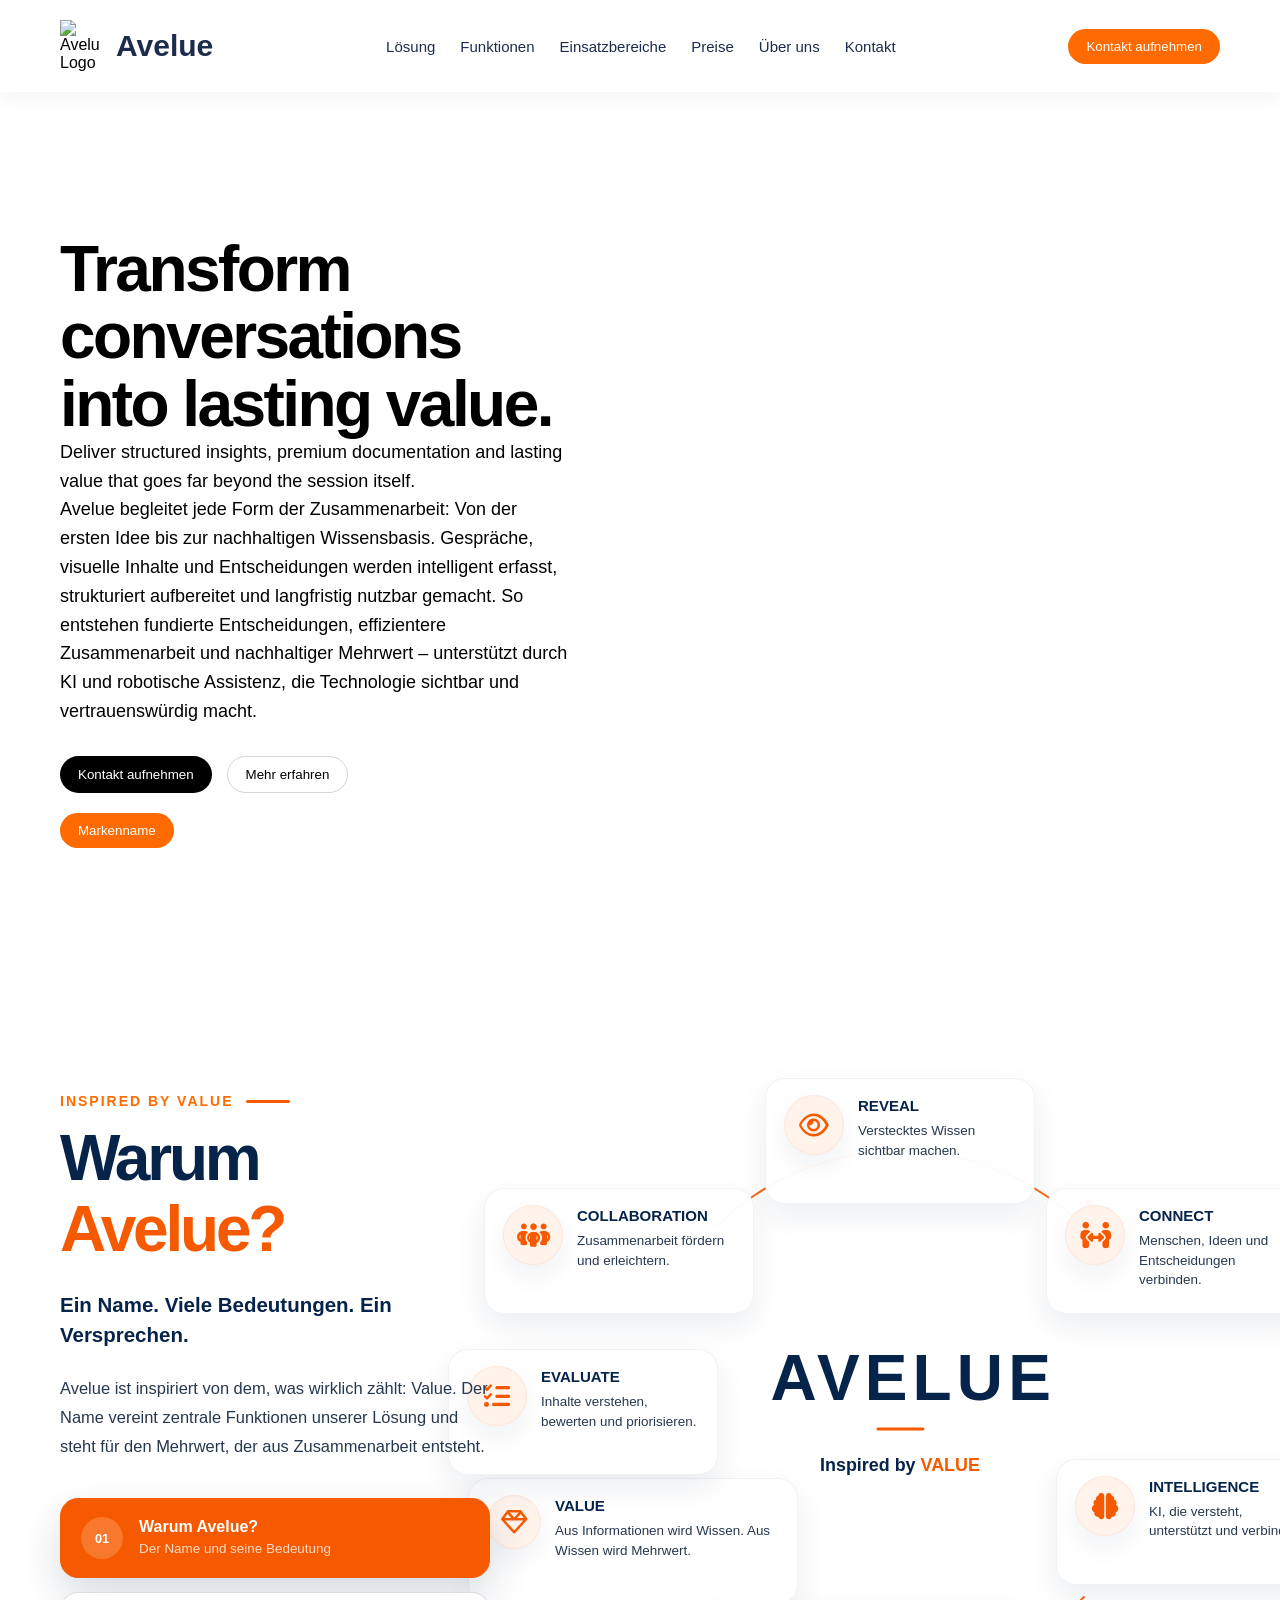
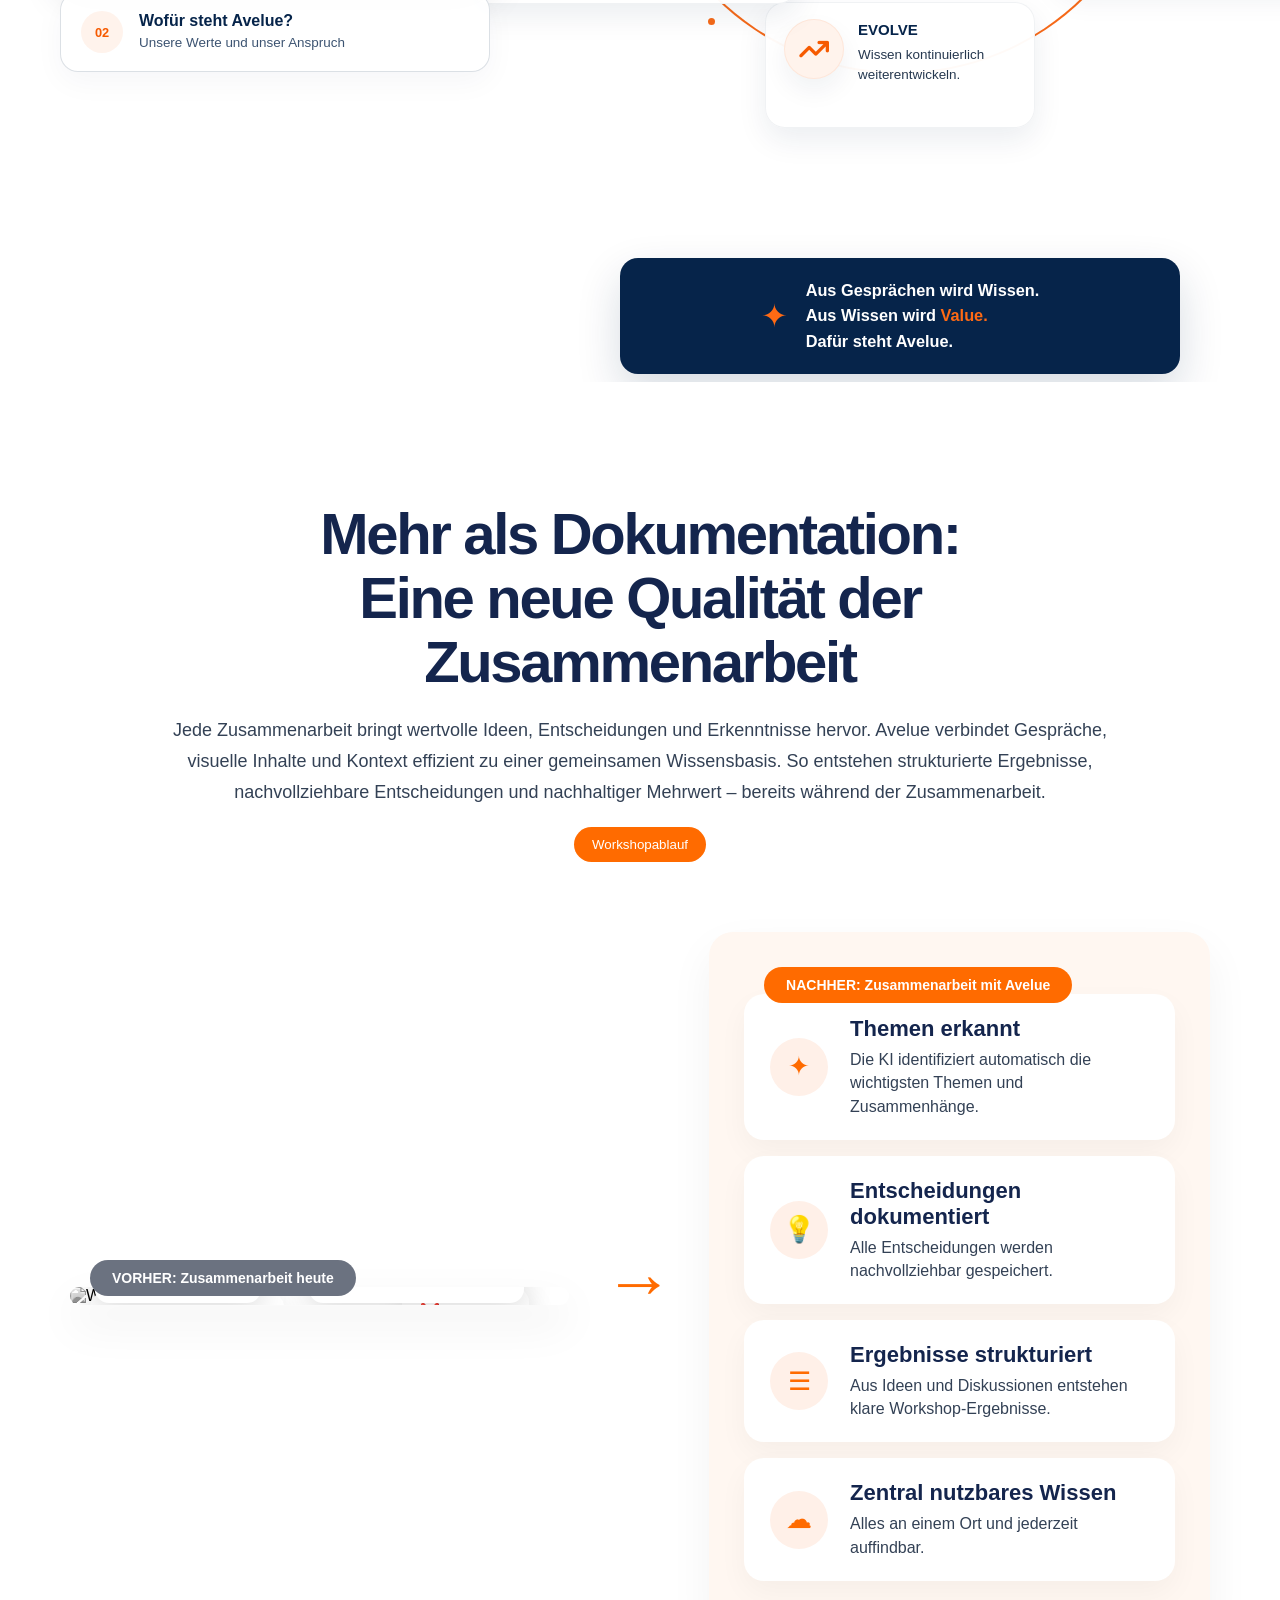
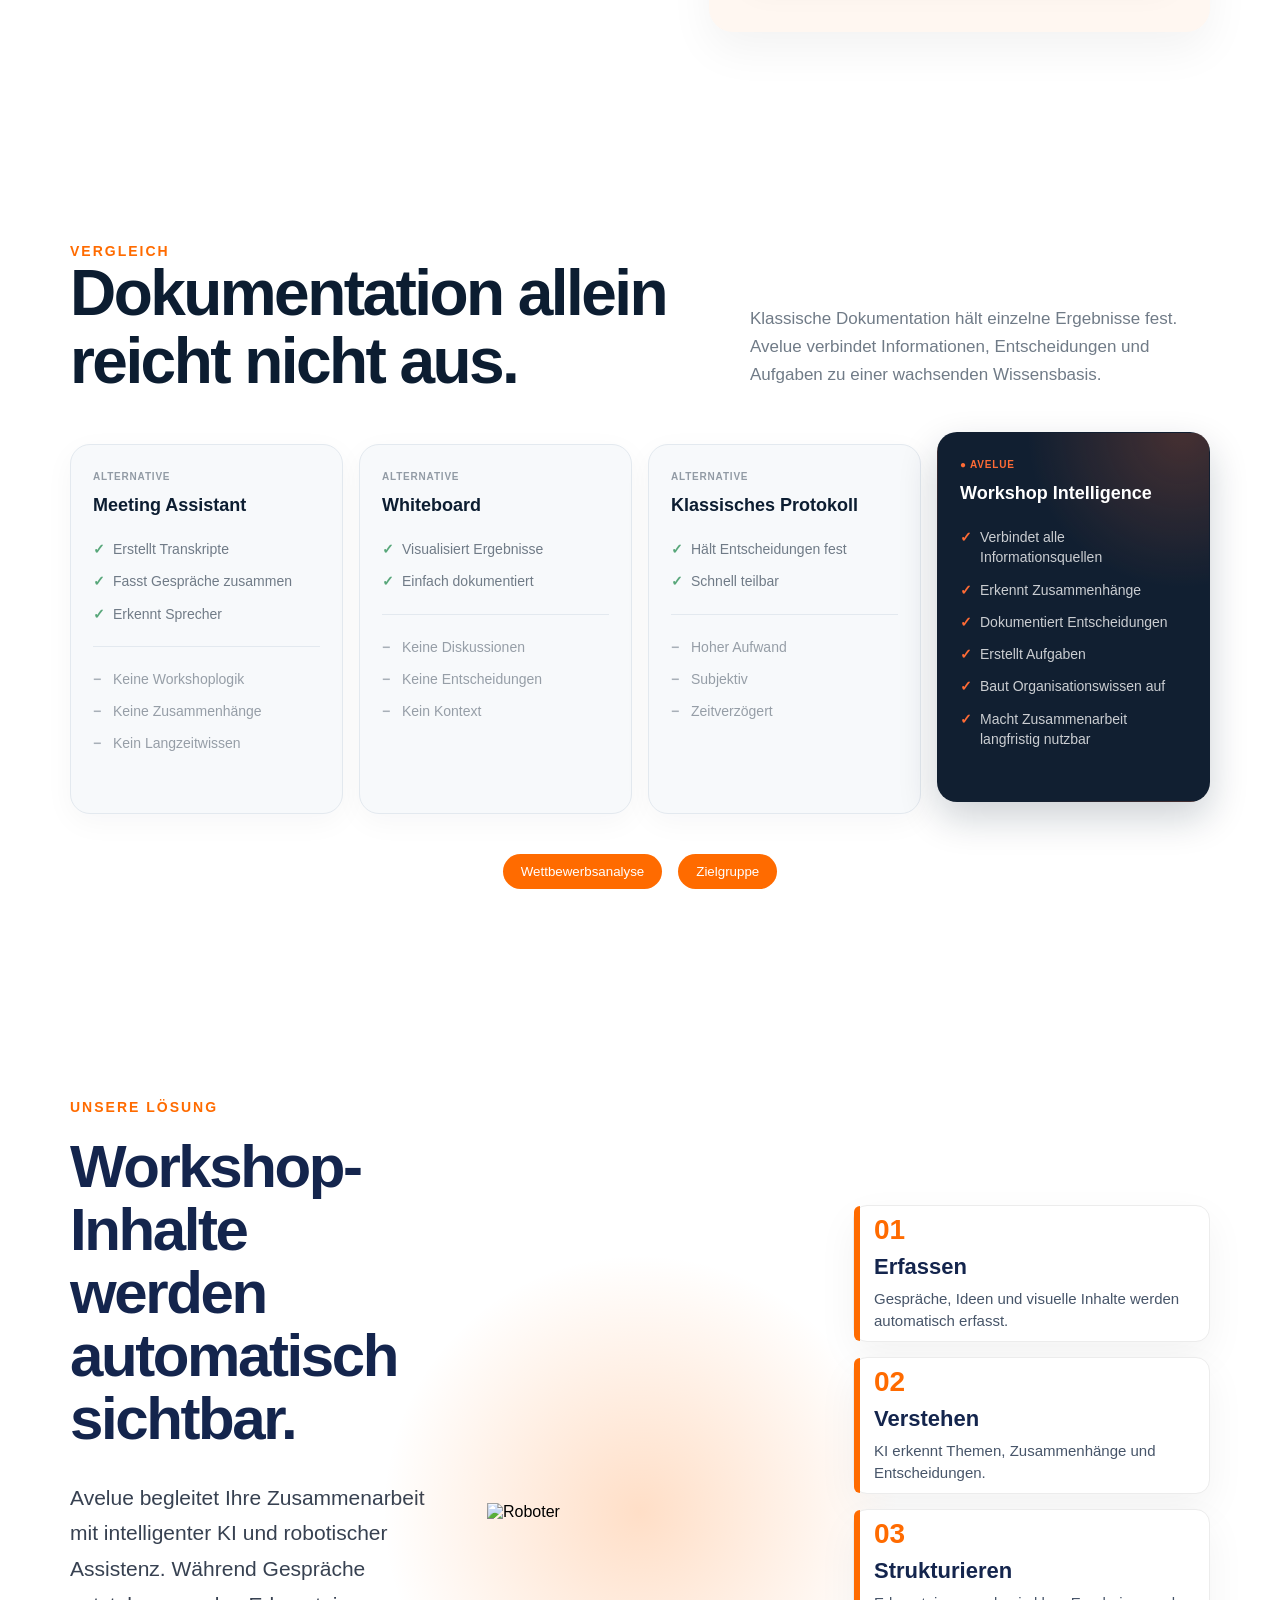
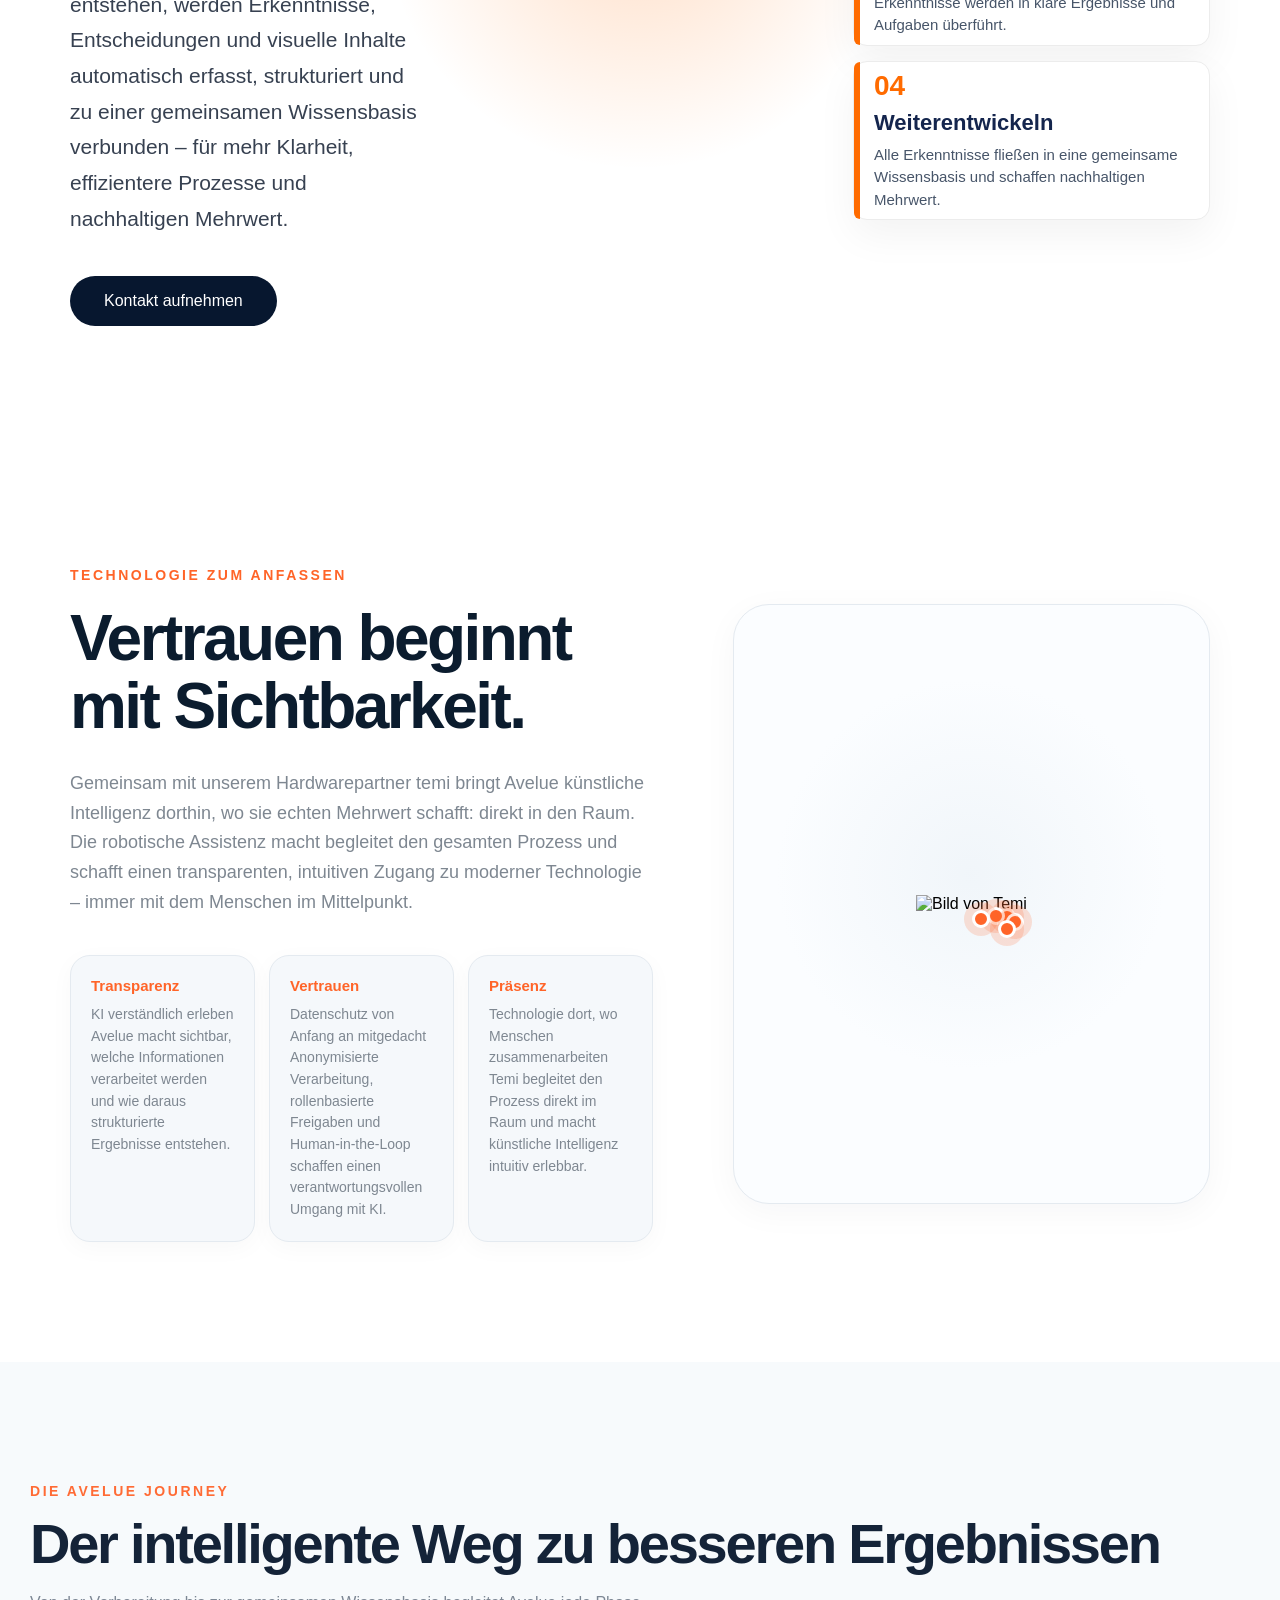
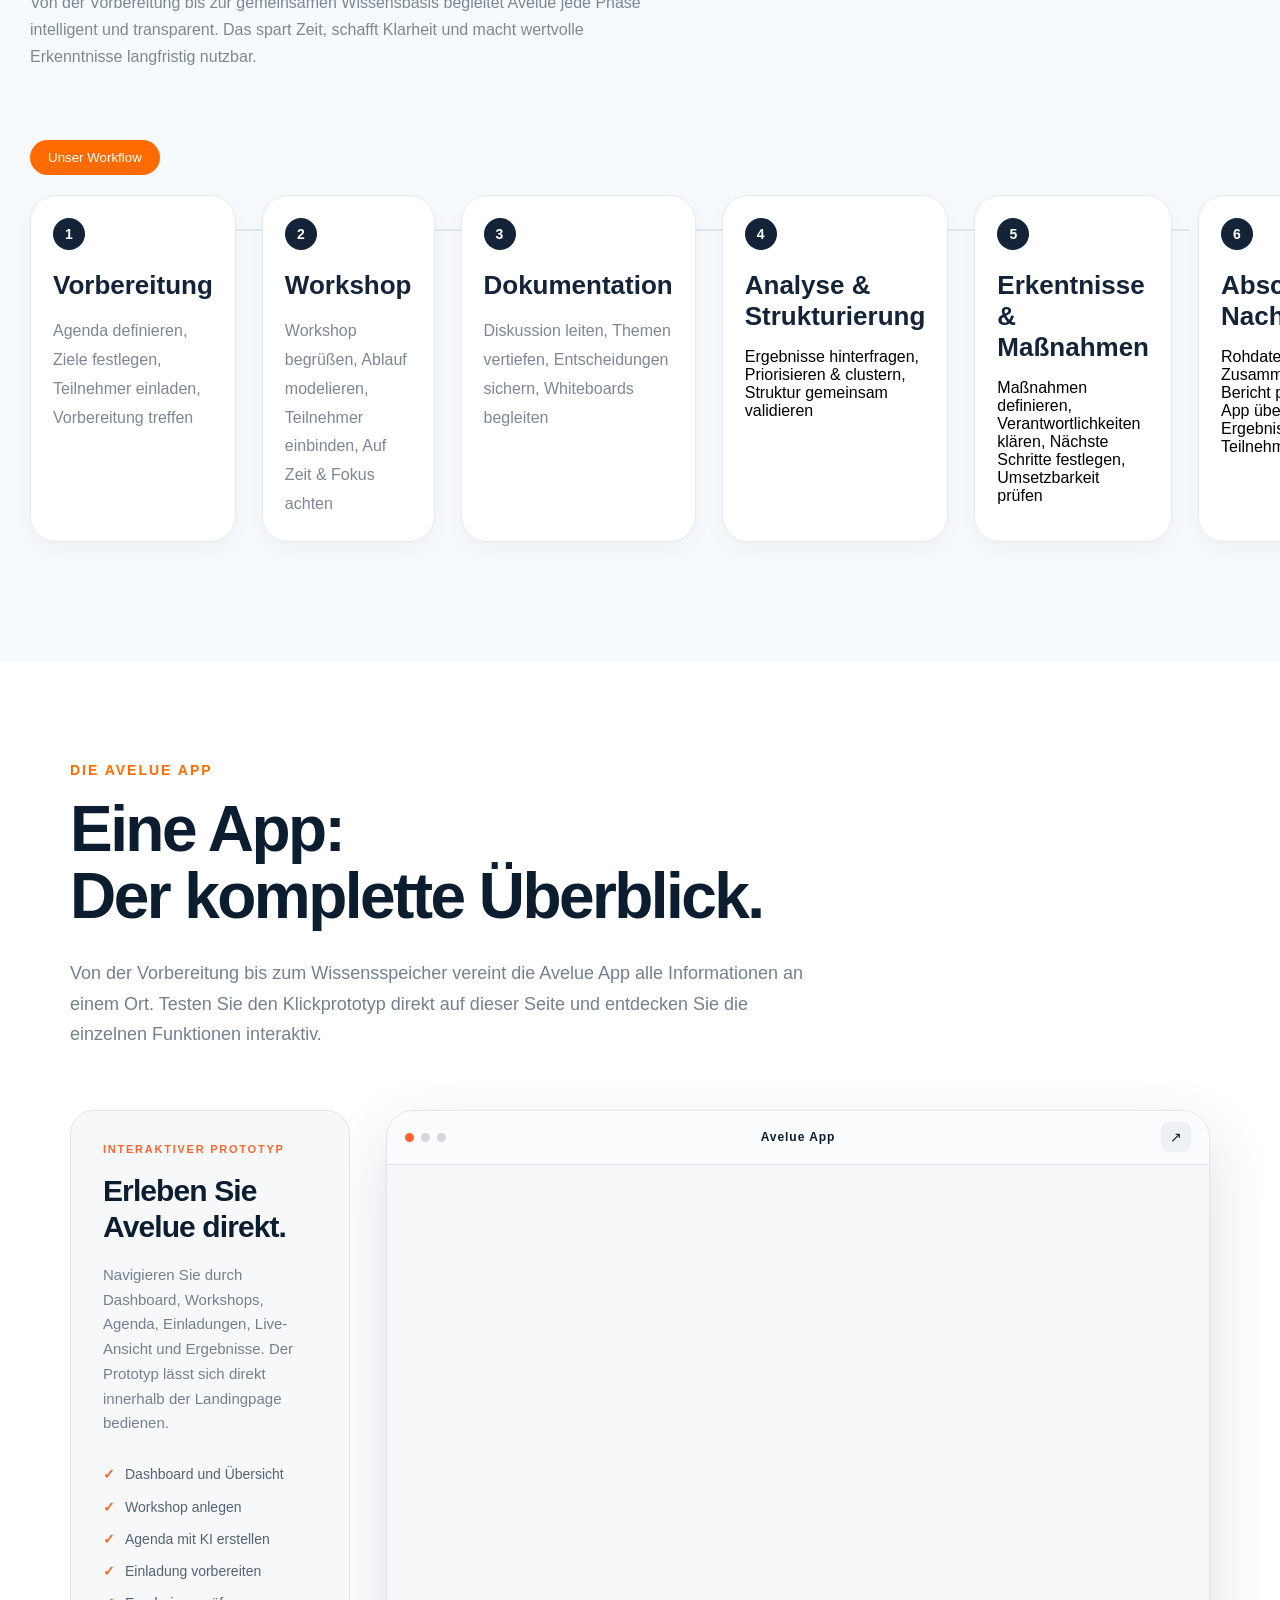
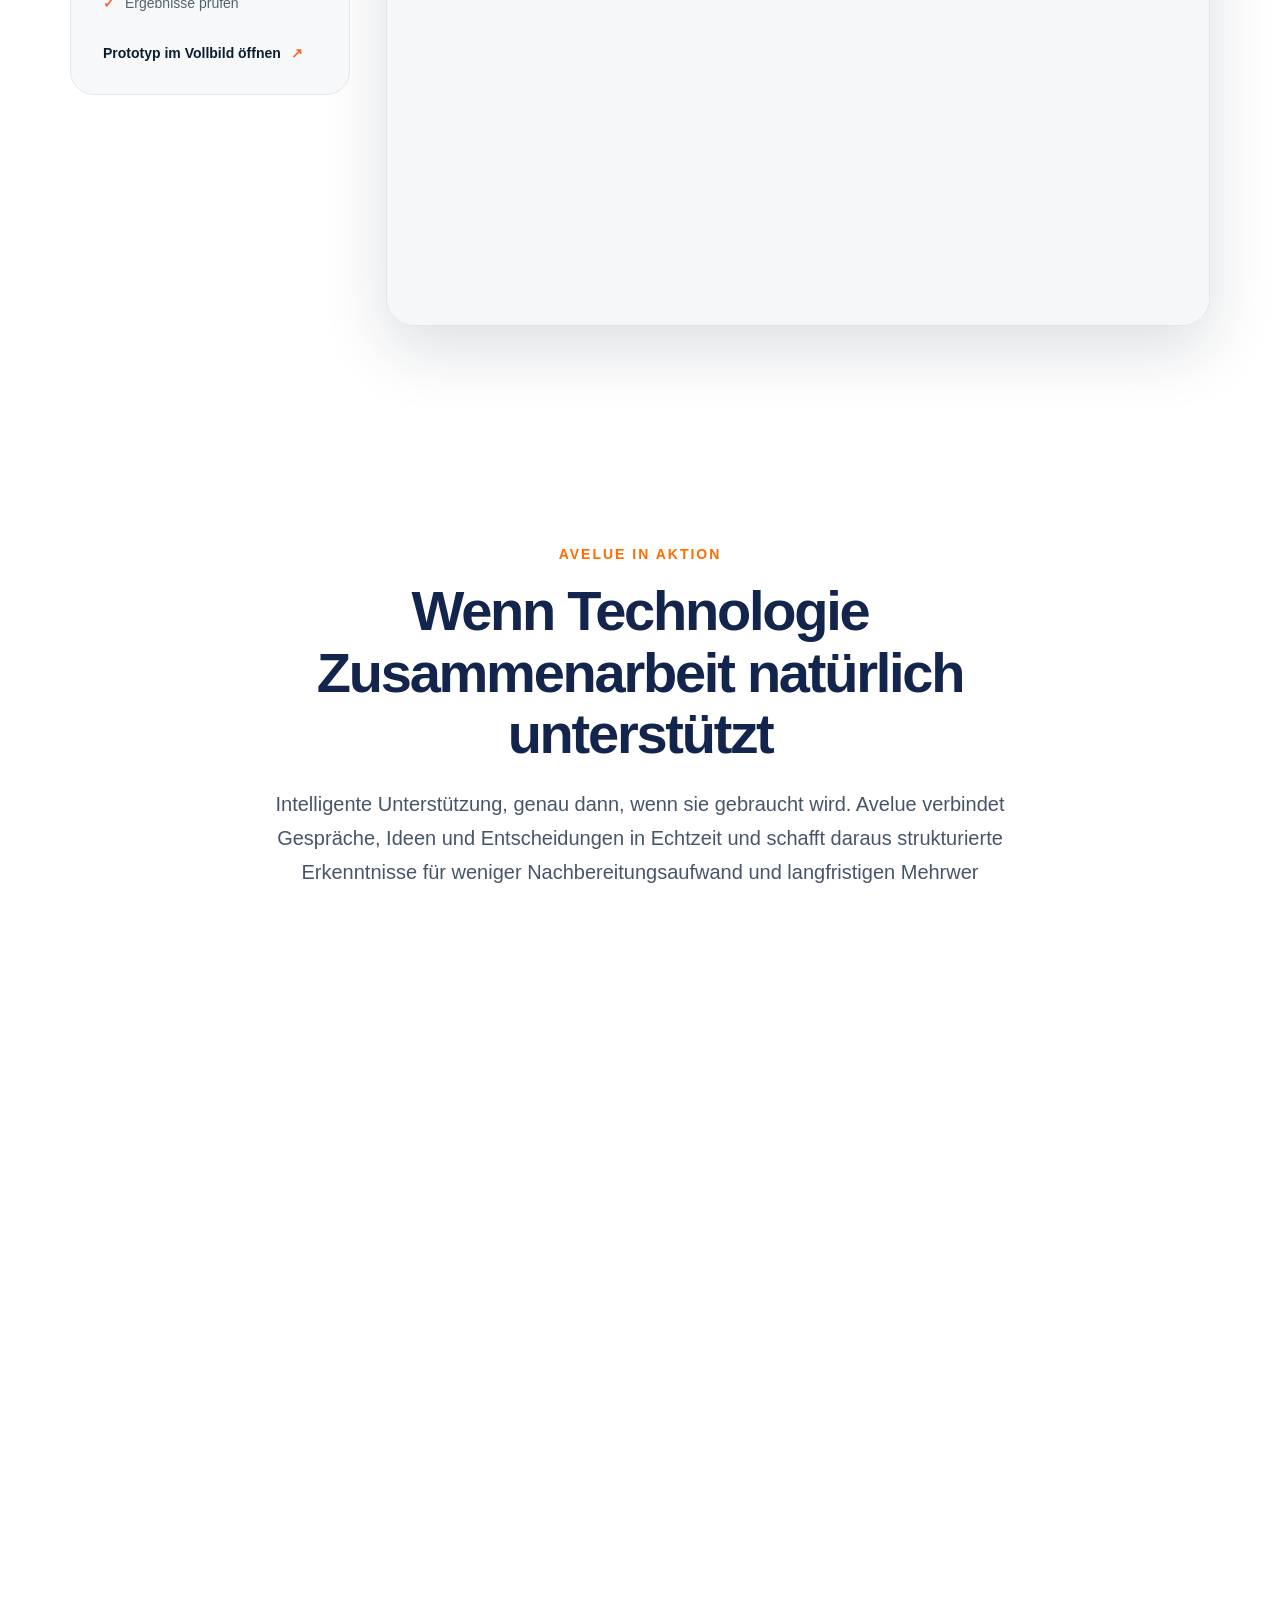
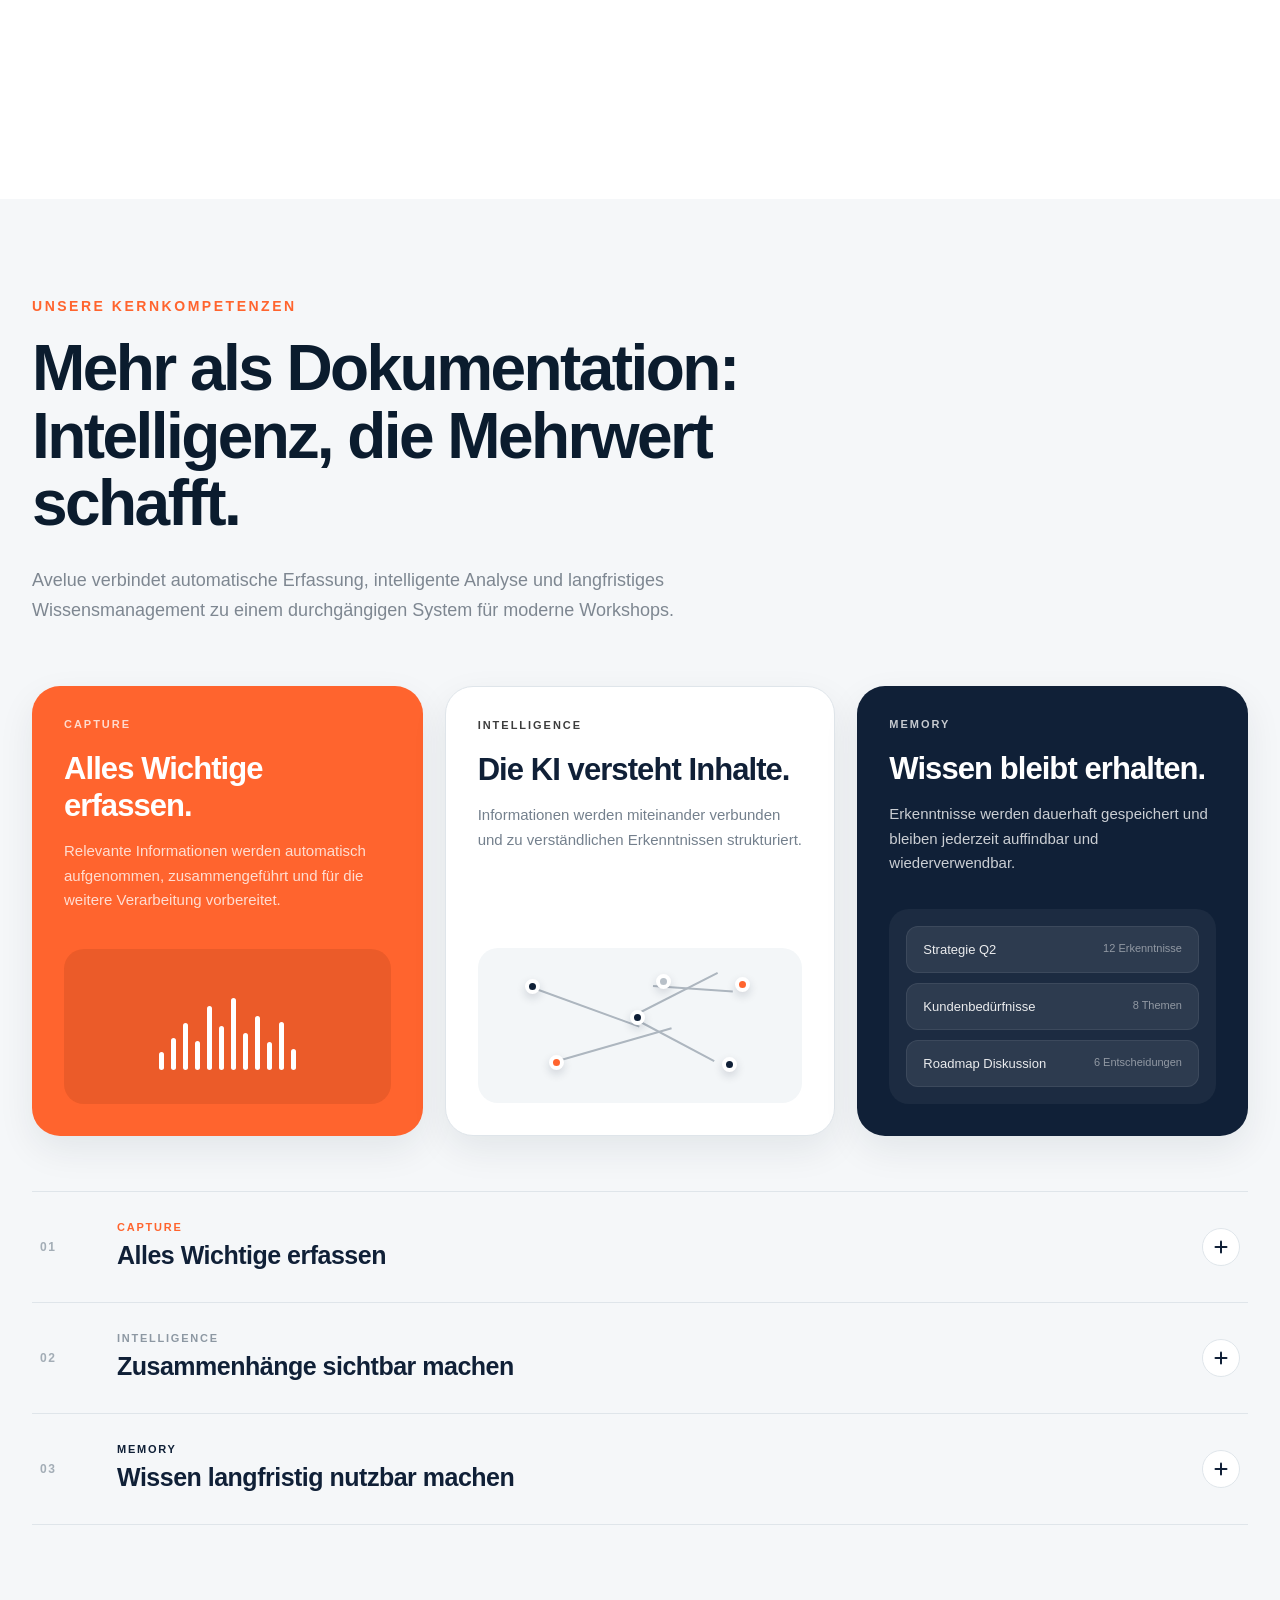
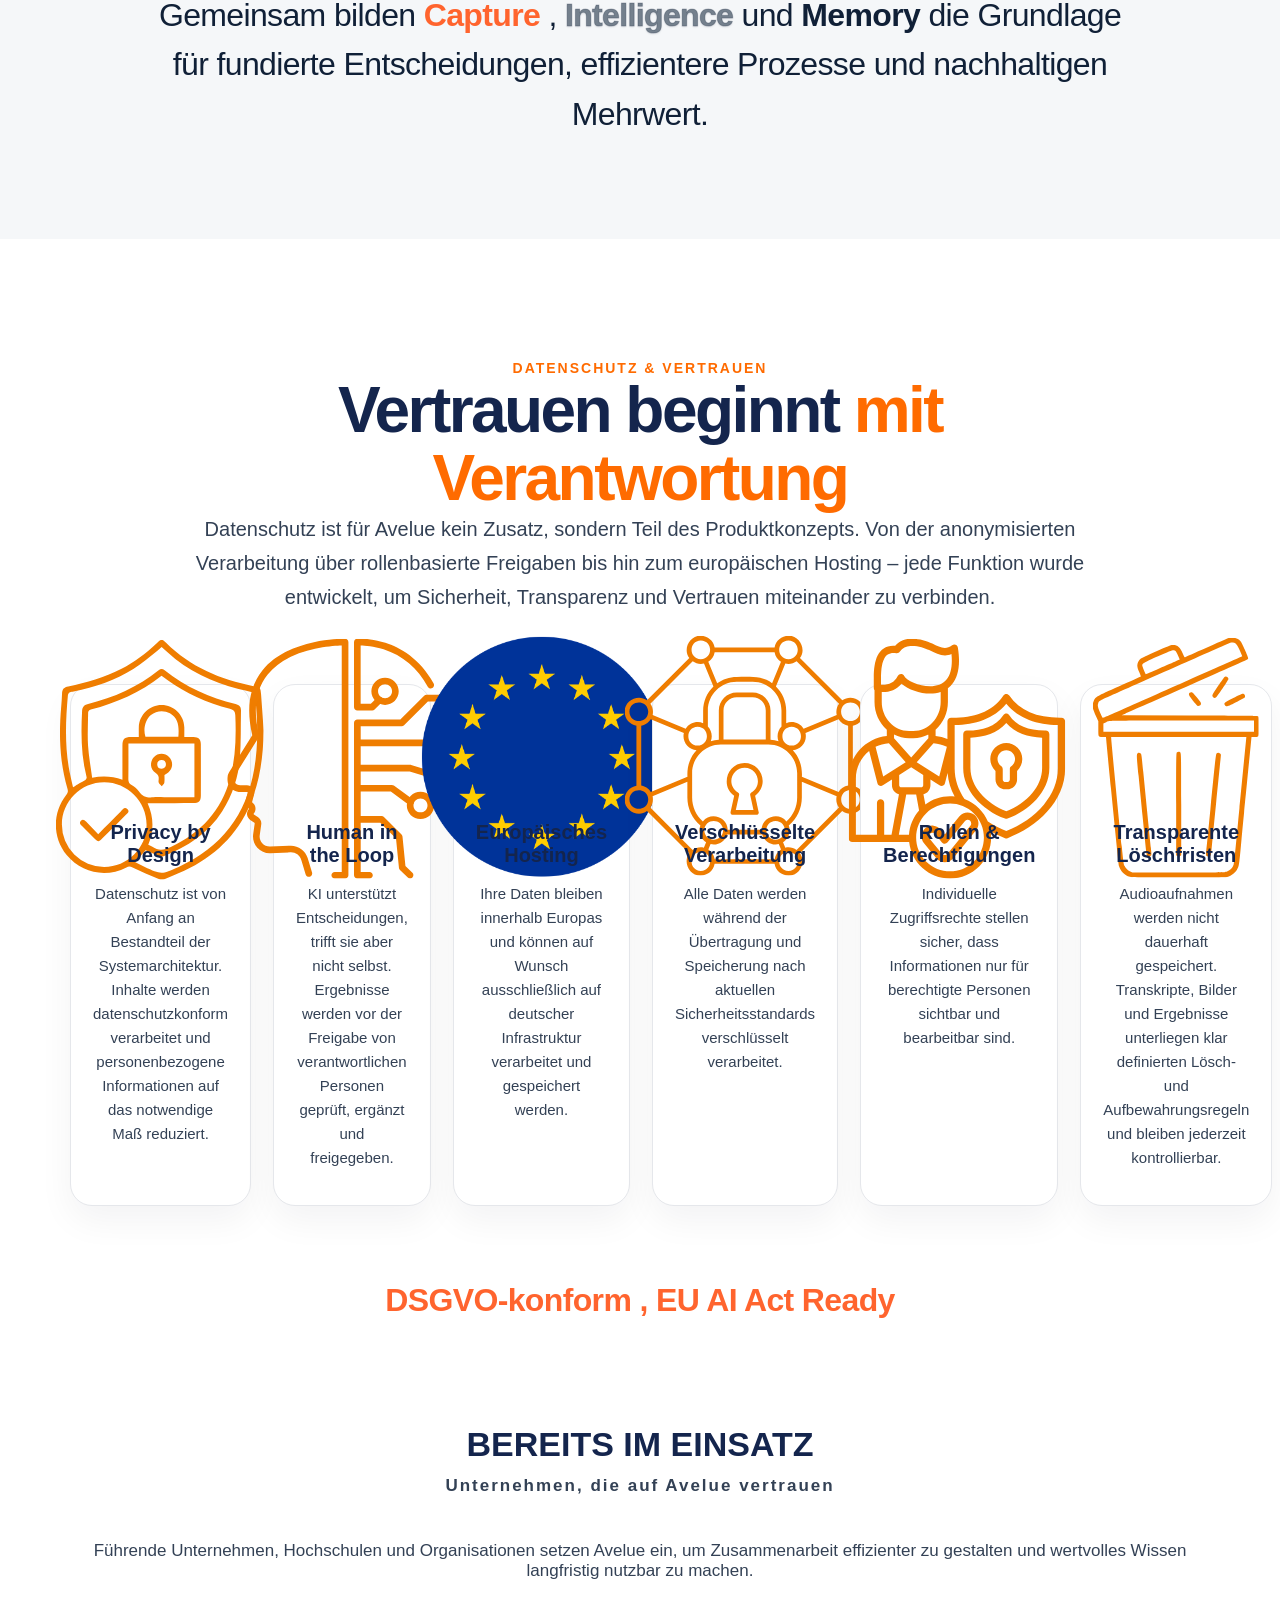
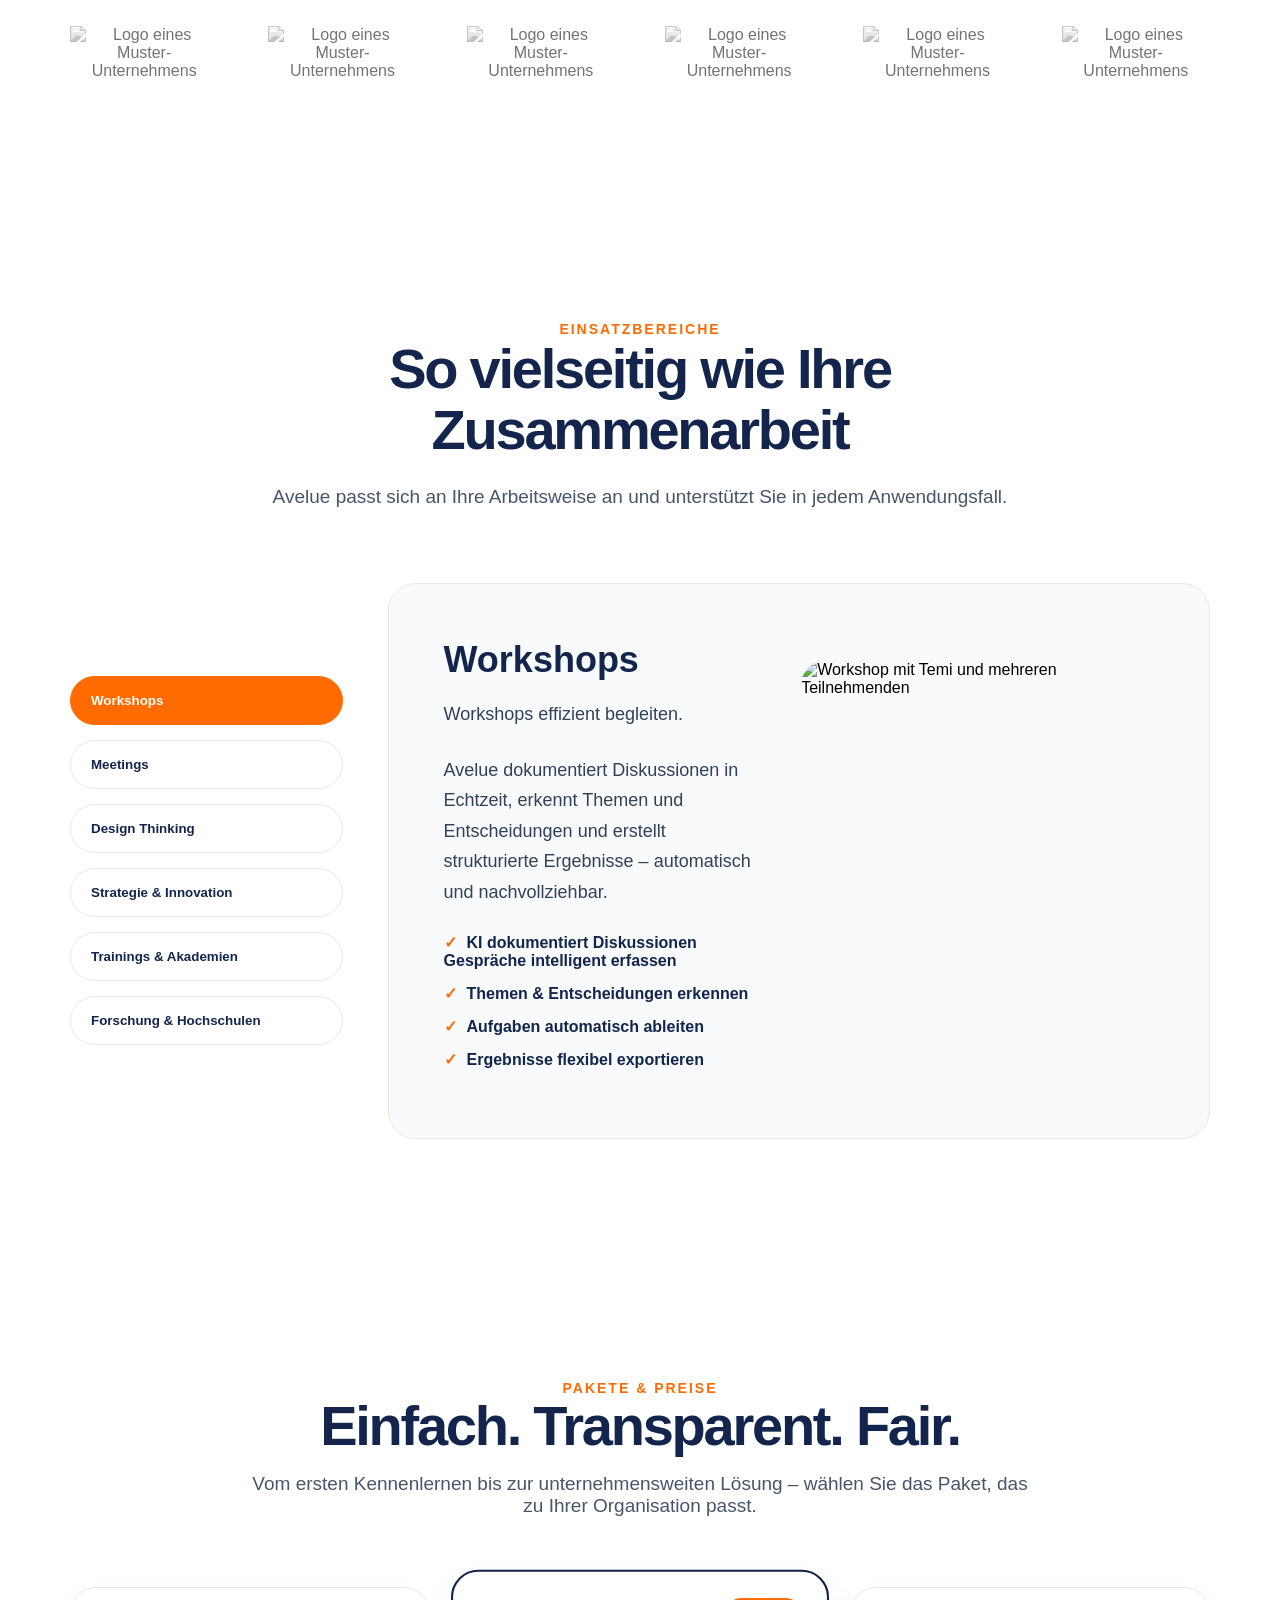
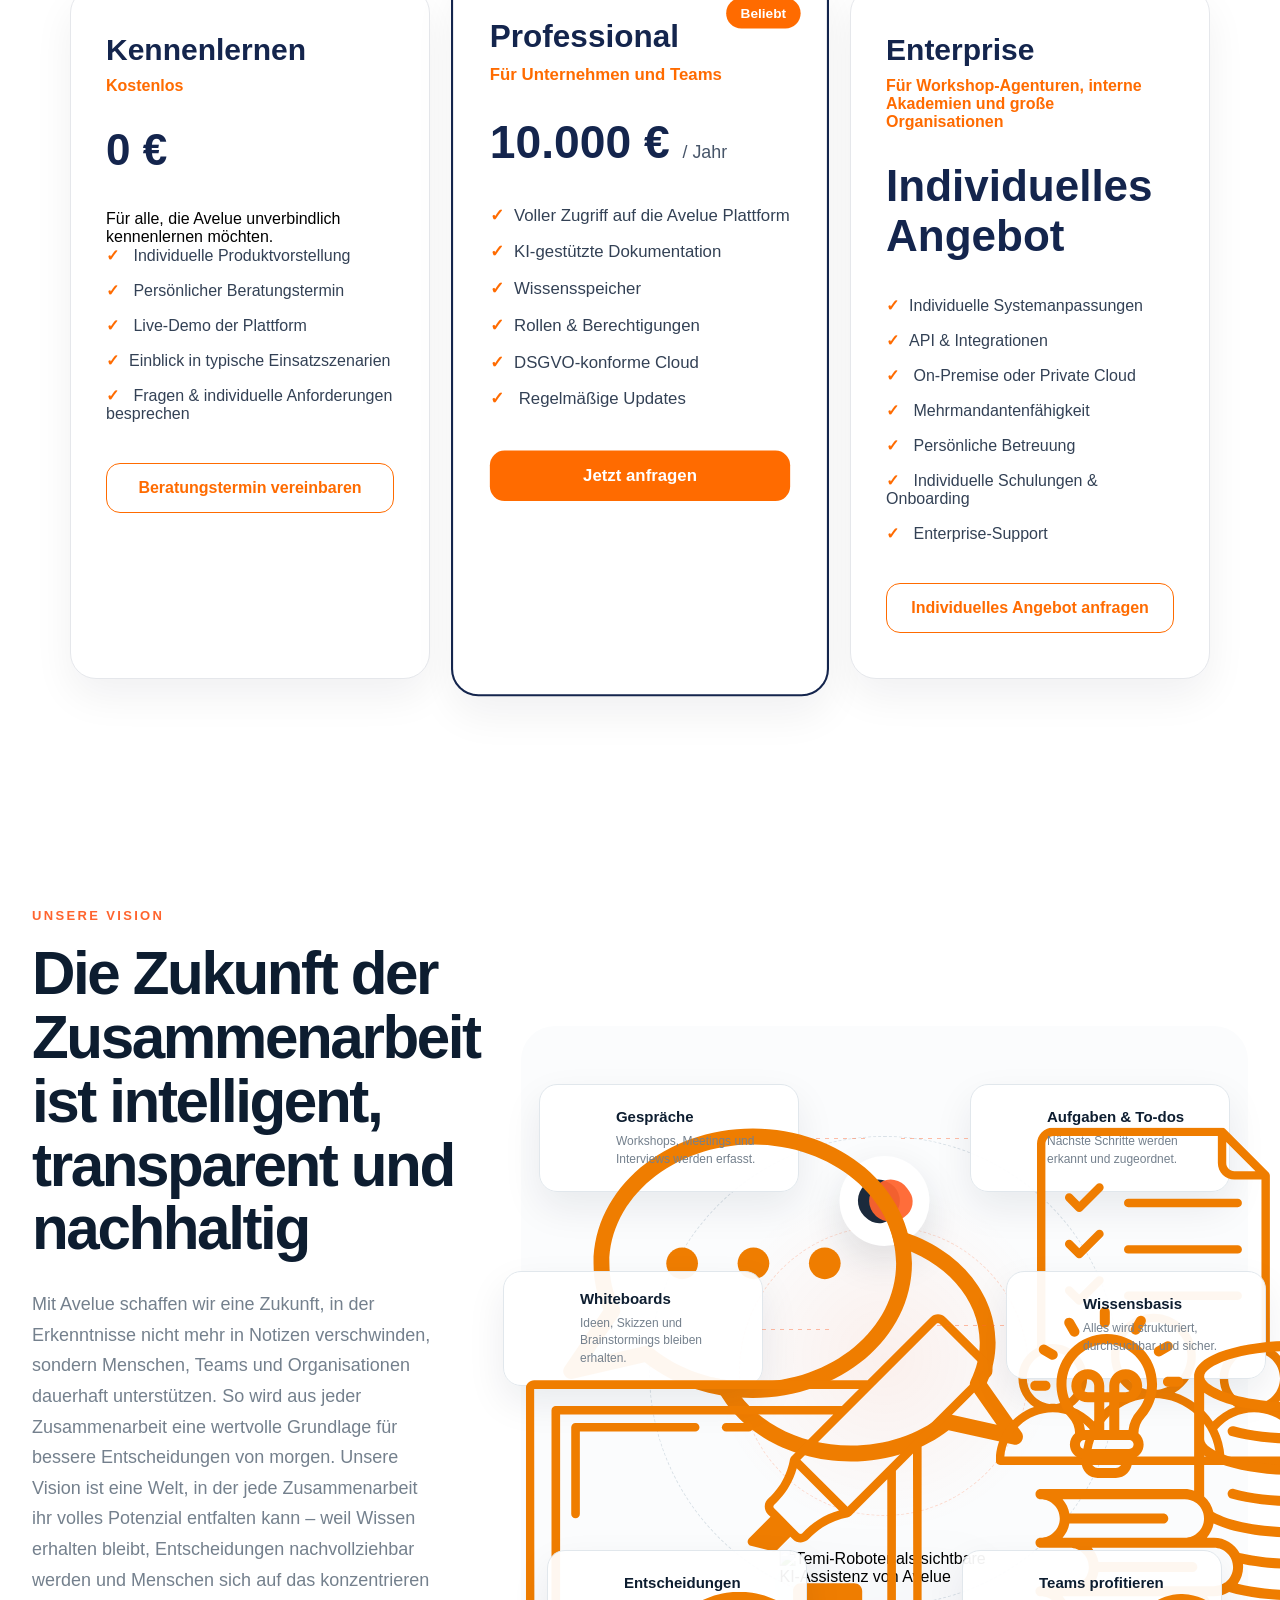
==== index.html @ d764c22e "Update index.html Logo" ====
<!DOCTYPE html>
<html lang="de">

<head>
    <meta charset="UTF-8">
    <meta name="viewport" content="width=device-width, initial-scale=1.0">
    <title>Landingpage</title>

    <link rel="stylesheet" href="style.css">
    <!-- UIkit CSS -->
    <link rel="stylesheet" href="https://cdn.jsdelivr.net/npm/uikit@3.25.19/dist/css/uikit.min.css" />
    <link rel="stylesheet" href="https://cdnjs.cloudflare.com/ajax/libs/font-awesome/6.7.2/css/all.min.css">
    <!-- UIkit JS -->
    <script src="https://cdn.jsdelivr.net/npm/uikit@3.25.19/dist/js/uikit.min.js"></script>
    <script src="https://cdn.jsdelivr.net/npm/uikit@3.25.19/dist/js/uikit-icons.min.js"></script>

</head>

<body id="top">

    <header class="main-header">

        <a href="#top" class="logo">

            <img src="Bilder/Logorundgrau.png" alt="Avelue Logo">

            <h2>Avelue</h2>

        </a>

        <div class="nav-wrapper">
            <nav>
                <a href="#loesung">Lösung</a>
                <a href="#kernkompetenzen">Funktionen</a>
                <a href="#einsatzbereiche">Einsatzbereiche</a>
                <a href="#preise">Preise</a>
                <a href="#projektstudium">Über uns</a>
                <a href="#abschluss">Kontakt</a>
            </nav>
        </div>

        <button onclick="openContactModal()"><a>Kontakt aufnehmen</a></button>

    </header>

    <section class="hero">

        <div class="hero-text">

            <h1> Transform <br>conversations <br> into lasting value. <br>

            </h1>


            <p>
                <span> Deliver structured insights, premium documentation and lasting value that goes far beyond the
                    session itself. </span> <br>
                Avelue begleitet jede Form der Zusammenarbeit: Von der ersten Idee bis zur nachhaltigen Wissensbasis.
                Gespräche,
                visuelle Inhalte und Entscheidungen werden intelligent erfasst, strukturiert aufbereitet und langfristig
                nutzbar gemacht.
                So entstehen fundierte Entscheidungen, effizientere Zusammenarbeit und nachhaltiger Mehrwert –
                unterstützt durch KI und
                robotische Assistenz, die Technologie sichtbar und vertrauenswürdig macht.
            </p>

            <div class="hero-buttons">

                <button class="hero-btn-primary" onclick="openContactModal()">
                    Kontakt aufnehmen
                </button>

                <button class="hero-btn-secondary" onclick="openInfoModal()">
                    Mehr erfahren
                </button>

            </div>

            <div>
                <button class="hero-btn-secondary" onclick="openLightbox([
            './bilder/Praesentation/2.png',
            './bilder/Praesentation/Logo.png',
            './bilder/Praesentation/Farbpalette.png'
            ])" style="margin-top: 20px;">
                    Markenname
                </button>
            </div>

        </div>


    </section>

    <section class="value-hub brand-story" id="nutzen">

        <div class="brand-story-intro">

            <span class="brand-story-kicker" id="brandStoryKicker">
                INSPIRED BY VALUE
            </span>

            <h2 id="brandStoryTitle">
                Warum <span>Avelue?</span>
            </h2>

            <p class="brand-story-lead" id="brandStoryLead">
                Ein Name. Viele Bedeutungen. Ein Versprechen.
            </p>

            <p class="brand-story-description" id="brandStoryDescription">
                Avelue ist inspiriert von dem, was wirklich zählt:
                Value. Der Name vereint zentrale Funktionen unserer
                Lösung und steht für den Mehrwert, der aus
                Zusammenarbeit entsteht.
            </p>

            <div class="brand-story-tabs" role="tablist" aria-label="Informationen zur Marke Avelue">

                <button type="button" class="brand-story-tab active" id="brandTabMeaning" role="tab"
                    aria-selected="true" aria-controls="brandPanelMeaning" data-brand-view="meaning">
                    <span class="brand-story-tab-number">01</span>

                    <span>
                        <strong>Warum Avelue?</strong>
                        <small>Der Name und seine Bedeutung</small>
                    </span>
                </button>

                <button type="button" class="brand-story-tab" id="brandTabValues" role="tab" aria-selected="false"
                    aria-controls="brandPanelValues" data-brand-view="values">
                    <span class="brand-story-tab-number">02</span>

                    <span>
                        <strong>Wofür steht Avelue?</strong>
                        <small>Unsere Werte und unser Anspruch</small>
                    </span>
                </button>

            </div>

        </div>


        <div class="brand-story-visual">

            <!-- Warum Avelue? -->

            <div class="brand-story-panel active" id="brandPanelMeaning" role="tabpanel"
                aria-labelledby="brandTabMeaning">

                <div class="brand-orbit">

                    <div class="brand-orbit-line"></div>

                    <div class="brand-center">

                        <h3>AVELUE</h3>

                        <span class="brand-center-divider"></span>

                        <p>
                            Inspired by
                            <strong>VALUE</strong>
                        </p>

                    </div>


                    <article class="brand-node brand-node-1">

                        <div class="brand-node-icon">
                            <i class="fa-regular fa-eye"></i>
                        </div>

                        <div>
                            <h4>Reveal</h4>

                            <p>
                                Verstecktes Wissen
                                sichtbar machen.
                            </p>
                        </div>

                    </article>


                    <article class="brand-node brand-node-2">

                        <div class="brand-node-icon">
                            <i class="fa-solid fa-people-arrows-left-right"></i>
                        </div>

                        <div>
                            <h4>Connect</h4>

                            <p>
                                Menschen, Ideen und
                                Entscheidungen verbinden.
                            </p>
                        </div>

                    </article>


                    <article class="brand-node brand-node-3">

                        <div class="brand-node-icon">
                            <i class="fa-solid fa-brain"></i>
                        </div>

                        <div>
                            <h4>Intelligence</h4>

                            <p>
                                KI, die versteht,
                                unterstützt und verbindet.
                            </p>
                        </div>

                    </article>


                    <article class="brand-node brand-node-4">

                        <div class="brand-node-icon">
                            <i class="fa-solid fa-arrow-trend-up"></i>
                        </div>

                        <div>
                            <h4>Evolve</h4>

                            <p>
                                Wissen kontinuierlich
                                weiterentwickeln.
                            </p>
                        </div>

                    </article>


                    <article class="brand-node brand-node-5">

                        <div class="brand-node-icon">
                            <i class="fa-regular fa-gem"></i>
                        </div>

                        <div>
                            <h4>Value</h4>

                            <p>
                                Aus Informationen wird Wissen.
                                Aus Wissen wird Mehrwert.
                            </p>
                        </div>

                    </article>


                    <article class="brand-node brand-node-6">

                        <div class="brand-node-icon">
                            <i class="fa-solid fa-people-group"></i>
                        </div>

                        <div>
                            <h4>Collaboration</h4>

                            <p>
                                Zusammenarbeit fördern
                                und erleichtern.
                            </p>
                        </div>

                    </article>


                    <article class="brand-node brand-node-7">

                        <div class="brand-node-icon">
                            <i class="fa-solid fa-list-check"></i>
                        </div>

                        <div>
                            <h4>Evaluate</h4>

                            <p>
                                Inhalte verstehen,
                                bewerten und priorisieren.
                            </p>
                        </div>

                    </article>

                </div>

                <div class="brand-story-statement">

                    <span class="brand-story-spark">
                        ✦
                    </span>

                    <p>
                        Aus Gesprächen wird Wissen.<br>
                        Aus Wissen wird <strong>Value.</strong><br>
                        Dafür steht Avelue.
                    </p>

                </div>

            </div>


            <!-- Wofür steht Avelue? -->

            <div class="brand-story-panel" id="brandPanelValues" role="tabpanel" aria-labelledby="brandTabValues"
                hidden>

                <div class="brand-orbit">

                    <div class="brand-orbit-line"></div>

                    <div class="brand-center">

                        <h3>AVELUE</h3>

                        <span class="brand-center-divider"></span>

                        <p>
                            Technologie im Dienst von
                            <strong>Menschen</strong>
                            und
                            <strong>Wissen.</strong>
                        </p>

                    </div>


                    <article class="brand-node brand-node-1">

                        <div class="brand-node-icon">
                            <i class="fa-solid fa-user-group"></i>
                        </div>

                        <div>
                            <h4>Menschlich</h4>

                            <p>
                                Im Mittelpunkt stehen Menschen
                                und ihre Zusammenarbeit.
                            </p>
                        </div>

                    </article>


                    <article class="brand-node brand-node-2">

                        <div class="brand-node-icon">
                            <i class="fa-solid fa-brain"></i>
                        </div>

                        <div>
                            <h4>Intelligent</h4>

                            <p>
                                KI-gestützt, verständlich und
                                assistierend – nie ersetzend.
                            </p>
                        </div>

                    </article>


                    <article class="brand-node brand-node-3">

                        <div class="brand-node-icon">
                            <i class="fa-solid fa-shield-halved"></i>
                        </div>

                        <div>
                            <h4>Vertrauenswürdig</h4>

                            <p>
                                Sicher, transparent und
                                verantwortungsvoll mit Daten.
                            </p>
                        </div>

                    </article>


                    <article class="brand-node brand-node-4">

                        <div class="brand-node-icon">
                            <i class="fa-solid fa-seedling"></i>
                        </div>

                        <div>
                            <h4>Nachhaltig</h4>

                            <p>
                                Wissen bewahren,
                                Mehrwert sichern und
                                Zukunft gestalten.
                            </p>
                        </div>

                    </article>


                    <article class="brand-node brand-node-5">

                        <div class="brand-node-icon">
                            <i class="fa-solid fa-bullseye"></i>
                        </div>

                        <div>
                            <h4>Zukunftsorientiert</h4>

                            <p>
                                Innovativ denken und
                                kontinuierlich besser werden.
                            </p>
                        </div>

                    </article>


                    <article class="brand-node brand-node-6">

                        <div class="brand-node-icon">
                            <i class="fa-solid fa-wand-magic-sparkles"></i>
                        </div>

                        <div>
                            <h4>Klar</h4>

                            <p>
                                Komplexität reduzieren und
                                Erkenntnisse nutzbar machen.
                            </p>
                        </div>

                    </article>

                </div>

                <div class="brand-story-statement">

                    <span class="brand-story-spark">
                        ✦
                    </span>

                    <p>
                        Aus Zusammenarbeit echten
                        <strong>Mehrwert</strong> schaffen.
                    </p>

                </div>

            </div>

        </div>

    </section>
    <script>
        document.addEventListener("DOMContentLoaded", function () {

            const brandSection = document.querySelector(".brand-story");

            if (!brandSection) {
                return;
            }

            const tabs = brandSection.querySelectorAll(".brand-story-tab");

            const meaningPanel = document.getElementById("brandPanelMeaning");
            const valuesPanel = document.getElementById("brandPanelValues");

            const kicker = document.getElementById("brandStoryKicker");
            const title = document.getElementById("brandStoryTitle");
            const lead = document.getElementById("brandStoryLead");
            const description = document.getElementById("brandStoryDescription");


            const content = {

                meaning: {
                    kicker: "INSPIRED BY VALUE",
                    title: 'Warum <span>Avelue?</span>',
                    lead: "Ein Name. Viele Bedeutungen. Ein Versprechen.",
                    description:
                        "Avelue ist inspiriert von dem, was wirklich zählt: Value. " +
                        "Der Name vereint zentrale Funktionen unserer Lösung und steht " +
                        "für den Mehrwert, der aus Zusammenarbeit entsteht."
                },

                values: {
                    kicker: "UNSERE MARKE",
                    title: 'Wofür steht <span>Avelue?</span>',
                    lead:
                        "Klare Werte für eine neue Qualität der Zusammenarbeit.",
                    description:
                        "Unsere Marke basiert auf Werten, die den Kern unserer Lösung " +
                        "und unseren Anspruch widerspiegeln. Sie leiten unser Handeln " +
                        "in der Technologie, in der Kommunikation und im " +
                        "verantwortungsvollen Umgang mit Menschen und Wissen."
                }

            };


            function switchBrandView(view) {

                const showValues = view === "values";

                brandSection.classList.toggle(
                    "is-values",
                    showValues
                );


                tabs.forEach(function (tab) {

                    const isActive =
                        tab.dataset.brandView === view;

                    tab.classList.toggle(
                        "active",
                        isActive
                    );

                    tab.setAttribute(
                        "aria-selected",
                        String(isActive)
                    );

                });


                const activePanel =
                    showValues
                        ? valuesPanel
                        : meaningPanel;

                const inactivePanel =
                    showValues
                        ? meaningPanel
                        : valuesPanel;


                inactivePanel.classList.remove("active");

                window.setTimeout(function () {

                    inactivePanel.hidden = true;

                    activePanel.hidden = false;

                    window.requestAnimationFrame(function () {

                        activePanel.classList.add("active");

                    });

                }, 180);


                kicker.textContent =
                    content[view].kicker;

                title.innerHTML =
                    content[view].title;

                lead.textContent =
                    content[view].lead;

                description.textContent =
                    content[view].description;

            }


            tabs.forEach(function (tab) {

                tab.addEventListener(
                    "click",
                    function () {

                        switchBrandView(
                            tab.dataset.brandView
                        );

                    }
                );

            });


            tabs.forEach(function (tab, index) {

                tab.addEventListener(
                    "keydown",
                    function (event) {

                        if (
                            event.key !== "ArrowRight" &&
                            event.key !== "ArrowLeft"
                        ) {
                            return;
                        }

                        event.preventDefault();

                        let nextIndex;

                        if (event.key === "ArrowRight") {

                            nextIndex =
                                (index + 1) % tabs.length;

                        } else {

                            nextIndex =
                                (index - 1 + tabs.length) %
                                tabs.length;

                        }

                        tabs[nextIndex].focus();
                        tabs[nextIndex].click();

                    }
                );

            });

        });
    </script>

    <section class="problem">

        <div class="problem-header" uk-scrollspy="cls:uk-animation-fade; delay: 500">



            <h2>
                Mehr als Dokumentation:
                <br>
                Eine neue Qualität der Zusammenarbeit
            </h2>

            <p class="problem-text">
                Jede Zusammenarbeit bringt wertvolle Ideen, Entscheidungen und Erkenntnisse hervor.
                Avelue verbindet Gespräche, visuelle Inhalte und Kontext effizient zu einer gemeinsamen Wissensbasis.
                So entstehen strukturierte Ergebnisse, nachvollziehbare Entscheidungen und nachhaltiger Mehrwert –
                bereits während der Zusammenarbeit.
            </p>
                            <button class="hero-btn-secondary" onclick="openLightbox([
            './bilder/Praesentation/Workshopabläufe.png'
            ])" style="margin-top: 20px;">
                    Workshopablauf
                </button>

        </div>

        <div class="problem-wrapper">

            <!-- Vorher -->

            <div class="problem-before" uk-scrollspy="cls: uk-animation-slide-left; delay: 800">

                <div class="status before">
                    VORHER: Zusammenarbeit heute
                </div>

                <div class="image-wrapper">

                    <img src="Bilder/workshop-chaos.png" alt="Workshop-Chaos">

                    <div class="floating-card card1">
                        <span>❌</span>
                        <p>Einzelne<br>Notizen</p>
                    </div>

                    <div class="floating-card card2">
                        <span>❌</span>
                        <p>Whiteboard-Fotos</p>
                    </div>

                    <div class="floating-card card3">
                        <span>❌</span>
                        <p>Verteile<br>Informationen</p>
                    </div>

                    <div class="floating-card card4">
                        <span>❌</span>
                        <p>Entscheidungen an<br>verschiedenen Orten</p>
                    </div>

                </div>

            </div>


            <!-- Pfeil -->

            <div class="problem-arrow" uk-scrollspy="cls: uk-animation-fade; delay: 500">

                →

            </div>


            <!-- Nachher -->

            <div class="problem-after" uk-scrollspy="cls: uk-animation-slide-right; delay: 800">

                <div class="status after">
                    NACHHER: Zusammenarbeit mit Avelue
                </div>

                <div class="solution-card">

                    <div class="icon">
                        ✦
                    </div>

                    <div>

                        <h3>Themen erkannt</h3>

                        <p>
                            Die KI identifiziert automatisch
                            die wichtigsten Themen
                            und Zusammenhänge.
                        </p>

                    </div>

                </div>

                <div class="solution-card">

                    <div class="icon">
                        💡
                    </div>

                    <div>

                        <h3>Entscheidungen dokumentiert</h3>

                        <p>
                            Alle Entscheidungen werden
                            nachvollziehbar gespeichert.
                        </p>

                    </div>

                </div>

                <div class="solution-card">

                    <div class="icon">
                        ☰
                    </div>

                    <div>

                        <h3>Ergebnisse strukturiert</h3>

                        <p>
                            Aus Ideen und Diskussionen entstehen
                            klare Workshop-Ergebnisse.
                        </p>

                    </div>

                </div>

                <div class="solution-card">

                    <div class="icon">
                        ☁
                    </div>

                    <div>

                        <h3>Zentral nutzbares Wissen</h3>

                        <p>
                            Alles an einem Ort und
                            jederzeit auffindbar.
                        </p>

                    </div>

                </div>

            </div>

        </div>

    </section>

    <section class="comparison-section" id="vergleich">

        <div class="comparison-container" uk-scrollspy="cls:uk-animation-fade; delay: 500">

            <span class="section-tag">VERGLEICH</span>

            <div class="comparison-heading">
                <h2>
                    Dokumentation allein<br>
                    reicht nicht aus.
                </h2>

                <p>
                    Klassische Dokumentation hält einzelne Ergebnisse fest.
                    Avelue verbindet Informationen, Entscheidungen und Aufgaben
                    zu einer wachsenden Wissensbasis.
                </p>
            </div>


            <div class="comparison-grid">

                <!-- Meeting Assistant -->
                <article class="comparison-card">

                    <span class="comparison-label">ALTERNATIVE</span>

                    <h3>Meeting Assistant</h3>

                    <ul class="comparison-list comparison-list-positive">
                        <li>Erstellt Transkripte</li>
                        <li>Fasst Gespräche zusammen</li>
                        <li>Erkennt Sprecher</li>
                    </ul>

                    <div class="comparison-divider"></div>

                    <ul class="comparison-list comparison-list-negative">
                        <li>Keine Workshoplogik</li>
                        <li>Keine Zusammenhänge</li>
                        <li>Kein Langzeitwissen</li>
                    </ul>

                </article>


                <!-- Whiteboard -->
                <article class="comparison-card">

                    <span class="comparison-label">ALTERNATIVE</span>

                    <h3>Whiteboard</h3>

                    <ul class="comparison-list comparison-list-positive">
                        <li>Visualisiert Ergebnisse</li>
                        <li>Einfach dokumentiert</li>
                    </ul>

                    <div class="comparison-divider"></div>

                    <ul class="comparison-list comparison-list-negative">
                        <li>Keine Diskussionen</li>
                        <li>Keine Entscheidungen</li>
                        <li>Kein Kontext</li>
                    </ul>

                </article>


                <!-- Protokoll -->
                <article class="comparison-card">

                    <span class="comparison-label">ALTERNATIVE</span>

                    <h3>Klassisches Protokoll</h3>

                    <ul class="comparison-list comparison-list-positive">
                        <li>Hält Entscheidungen fest</li>
                        <li>Schnell teilbar</li>
                    </ul>

                    <div class="comparison-divider"></div>

                    <ul class="comparison-list comparison-list-negative">
                        <li>Hoher Aufwand</li>
                        <li>Subjektiv</li>
                        <li>Zeitverzögert</li>
                    </ul>

                </article>


                <!-- Avelue -->
                <article class="comparison-card comparison-card-highlight">

                    <span class="comparison-label comparison-label-highlight">
                        ● AVELUE
                    </span>

                    <h3>Workshop Intelligence</h3>

                    <ul class="comparison-list comparison-list-avelue">
                        <li>Verbindet alle Informationsquellen</li>
                        <li>Erkennt Zusammenhänge</li>
                        <li>Dokumentiert Entscheidungen</li>
                        <li>Erstellt Aufgaben</li>
                        <li>Baut Organisationswissen auf</li>
                        <li>Macht Zusammenarbeit langfristig nutzbar</li>
                    </ul>

                </article>

            </div>

        </div>

        <div class="compare-actions">
            <button class="hero-btn-secondary" onclick="openLightbox([
        './bilder/Praesentation/Marktübersicht.png',
        './bilder/Praesentation/Marktübersicht_ Anbietervergleich.png',
        './bilder/Praesentation/Unser Nutzenvorteil.png',
        './bilder/Praesentation/Nutzenversprechen.png',
        './bilder/Praesentation/Marktlücke & Chance.png',
    ])">
                Wettbewerbsanalyse
            </button>

            <button class="hero-btn-secondary" onclick="openLightbox([
        './bilder/Praesentation/Zielgruppe.png',
        './bilder/Praesentation/Persona 1.png',
        './bilder/Praesentation/Persona 2.png',
        './bilder/Praesentation/Persona 3.png'
    ])">
                Zielgruppe
            </button>
        </div>


    </section>

    <section class="solution" id="loesung">

        <div class="solution-left">

            <p class="solution-tag">UNSERE LÖSUNG</p>

            <h2>
                Workshop-Inhalte<br>
                werden automatisch<br>
                sichtbar.
            </h2>

            <p class="solution-text">
                Avelue begleitet Ihre Zusammenarbeit
                mit intelligenter KI und robotischer Assistenz.
                Während Gespräche entstehen, werden Erkenntnisse,
                Entscheidungen und visuelle Inhalte automatisch erfasst,
                strukturiert und zu einer gemeinsamen Wissensbasis verbunden
                – für mehr Klarheit, effizientere Prozesse und nachhaltigen Mehrwert.
            </p>

            <a class="solution-btn" onclick="openContactModal()">
                Kontakt aufnehmen
            </a>

        </div>

        <div class="solution-center">

            <div class="background-circle"></div>

            <img src="Bilder/roboter.png" alt="Roboter">

        </div>

        <div class="solution-right" uk-scrollspy="target: > div; cls: uk-animation-fade; delay: 500">

            <div class="feature-card" uk-scrollspy-class="uk-animation-slide-right">
                <span>01</span>
                <h3>Erfassen</h3>
                <p>Gespräche, Ideen und visuelle Inhalte werden automatisch erfasst.</p>
            </div>

            <div class="feature-card" uk-scrollspy-class="uk-animation-slide-right">
                <span>02</span>
                <h3>Verstehen</h3>
                <p> KI erkennt Themen, Zusammenhänge und Entscheidungen.</p>
            </div>

            <div class="feature-card" uk-scrollspy-class="uk-animation-slide-right">
                <span>03</span>
                <h3>Strukturieren</h3>
                <p> Erkenntnisse werden in klare Ergebnisse und Aufgaben überführt.</p>
            </div>

            <div class="feature-card" uk-scrollspy-class="uk-animation-slide-right">
                <span>04</span>
                <h3>Weiterentwickeln</h3>
                <p> Alle Erkenntnisse fließen in eine gemeinsame Wissensbasis und schaffen nachhaltigen Mehrwert.</p>
            </div>

        </div>

    </section>



    <section class="temi-section" id="temi">
        <div class="temi-content">

            <div class="temi-text">
                <span class="temi-eyebrow">TECHNOLOGIE ZUM ANFASSEN </span>

                <h2>
                    Vertrauen beginnt mit Sichtbarkeit.
                </h2>

                <p class="temi-description">
                    Gemeinsam mit unserem Hardwarepartner temi bringt Avelue künstliche Intelligenz
                    dorthin, wo sie echten Mehrwert schafft: direkt in den Raum.
                    Die robotische Assistenz macht begleitet den gesamten Prozess und schafft einen transparenten,
                    intuitiven Zugang zu moderner Technologie – immer mit dem Menschen im Mittelpunkt.
                </p>

                <div class="temi-features"
                    uk-scrollspy="cls: uk-animation-fade; target: .temi-feature; delay: 600; repeat: true">

                    <article class="temi-feature">
                        <h3>Transparenz </h3>
                        <p>
                            KI verständlich erleben

                            Avelue macht sichtbar, welche Informationen verarbeitet werden und wie daraus strukturierte
                            Ergebnisse entstehen.
                        </p>
                    </article>

                    <article class="temi-feature">
                        <h3>Vertrauen</h3>
                        <p>
                            Datenschutz von Anfang an mitgedacht

                            Anonymisierte Verarbeitung, rollenbasierte Freigaben und Human-in-the-Loop schaffen einen
                            verantwortungsvollen Umgang mit KI.


                        </p>
                    </article>

                    <article class="temi-feature">
                        <h3>Präsenz </h3>
                        <p>
                            Technologie dort, wo Menschen zusammenarbeiten
                            Temi begleitet den Prozess direkt im Raum und
                            macht künstliche Intelligenz intuitiv erlebbar.
                        </p>
                    </article>

                </div>
            </div>

            <div class="temi-visual">

                <div class="temi-image-wrapper">

                    <img src="Bilder/roboter.png" class="temi-image" alt="Bild von Temi">

                    <!-- Display -->
                    <button class="temi-marker marker-display">
                        <span class="marker-dot"></span>

                        <span class="marker-card">
                            <strong>🖥 Display</strong>
                            <h4>Transparenz auf einen Blick</h4>

                            <p>
                                Das Display informiert jederzeit über den aktuellen Status,
                                erklärt die nächsten Schritte und macht die Arbeit der KI
                                sichtbar und nachvollziehbar.
                            </p>
                        </span>
                    </button>

                    <!-- Kamera -->
                    <button class="temi-marker marker-camera">
                        <span class="marker-dot"></span>

                        <span class="marker-card">
                            <strong>Kamera</strong>
                            <h4>Erkennt Inhalte – schützt Privatsphäre</h4>

                            <p>
                                Whiteboards und Moderationsmaterial werden intelligent
                                erfasst und anonymisiert verarbeitet. Personenbilder werden
                                nicht gespeichert.
                            </p>
                        </span>
                    </button>

                    <!-- Mikrofon -->
                    <button class="temi-marker marker-microphone">
                        <span class="marker-dot"></span>

                        <span class="marker-card">
                            <strong> Mikrofon-Array</strong>
                            <h4>Erkennt Gespräche – ohne Audio zu speichern</h4>

                            <p>
                                Gespräche werden in Echtzeit transkribiert und verarbeitet.
                                Audiodaten werden nicht dauerhaft gespeichert.
                            </p>
                        </span>
                    </button>

                    <!-- Touch -->
                    <button class="temi-marker marker-touch">
                        <span class="marker-dot"></span>

                        <span class="marker-card">
                            <strong>Touchdisplay</strong>
                            <h4>Intuitiv informieren und begleiten</h4>

                            <p>
                                Informationen abrufen, Fragen stellen und Ergebnisse direkt
                                am Display ansehen.
                            </p>
                        </span>
                    </button>

                    <!-- Mobilität -->
                    <button class="temi-marker marker-presence">
                        <span class="marker-dot"></span>

                        <span class="marker-card">
                            <strong> Präsenz</strong>
                            <h4>Dort präsent, wo Zusammenarbeit entsteht</h4>

                            <p>
                                Temi bewegt sich autonom und sicher durch den Raum und
                                begleitet Workshops genau dort, wo Ideen entstehen.
                            </p>
                        </span>
                    </button>

                </div>

            </div>
        </div>

        </div>
    </section>




    <section class="workflow">

        <div class="workflow-container">

            <span class="workflow-tag">DIE AVELUE JOURNEY</span>

            <h2>Der intelligente Weg zu besseren Ergebnissen</h2>

            <p class="workflow-intro">
                Von der Vorbereitung bis zur gemeinsamen Wissensbasis
                begleitet Avelue jede Phase intelligent und transparent.
                Das spart Zeit, schafft Klarheit und macht wertvolle Erkenntnisse
                langfristig nutzbar.
            </p>

            <button class="hero-btn-secondary" onclick="openLightbox([
            './workshop-chaos.png',
            './workshop.png'
            ])" style="margin-bottom: 20px;">
                Unser Workflow
            </button>

            <div class="workflow-steps" uk-scrollspy="cls: uk-animation-fade; target: .step; delay: 800;">

                <div class="workflow-line"></div>

                <article class="step">

                    <div class="step-header">
                        <div class="step-number">1</div>

                    </div>

                    <h3>Vorbereitung</h3>

                    <p>
                        Agenda definieren,
                        Ziele festlegen,
                        Teilnehmer einladen,
                        Vorbereitung treffen
                    </p>

                </article>


                <article class="step">

                    <div class="step-header">
                        <div class="step-number">2</div>

                    </div>

                    <h3>Workshop</h3>

                    <p>
                        Workshop begrüßen,
                        Ablauf modelieren,
                        Teilnehmer einbinden,
                        Auf Zeit & Fokus achten
                    </p>

                </article>


                <article class="step">

                    <div class="step-header">
                        <div class="step-number">3</div>

                    </div>

                    <h3>Dokumentation</h3>

                    <p>
                        Diskussion leiten,
                        Themen vertiefen,
                        Entscheidungen sichern,
                        Whiteboards begleiten
                    </p>

                </article>


                <article class="step">

                    <div class="step-header">
                        <div class="step-number">4</div>

                    </div>

                    <h3>Analyse & Strukturierung</h3 <p>
                    Ergebnisse hinterfragen,
                    Priorisieren & clustern,
                    Struktur gemeinsam validieren
                    </p>

                </article>


                <article class="step">

                    <div class="step-header">
                        <div class="step-number">5</div>

                    </div>

                    <h3>Erkentnisse & Maßnahmen</h3 <p>
                    Maßnahmen definieren,
                    Verantwortlichkeiten klären,
                    Nächste Schritte festlegen,
                    Umsetzbarkeit prüfen
                    </p>

                </article>


                <article class="step">

                    <div class="step-header">
                        <div class="step-number">6</div>

                    </div>

                    <h3>Abschluss & Nachbereitung </h3 <p>
                    Rohdaten, Zusammenfassung und Bericht prüfen,
                    Mit KI-App überarbeiten,
                    Ergebnisse finalisieren,
                    Teilnehmer infomieren
                    </p>

                </article>

            </div>

        </div>

    </section>

    <section class="app-section" id="app">

        <div class="app-container">

            <header class="app-heading">

                <span class="section-tag">
                    DIE AVELUE APP
                </span>

                <h2>
                    Eine App:<br>
                    Der komplette Überblick.
                </h2>

                <p>
                    Von der Vorbereitung bis zum Wissensspeicher vereint die
                    Avelue App alle Informationen an einem Ort. Testen Sie den
                    Klickprototyp direkt auf dieser Seite und entdecken Sie die
                    einzelnen Funktionen interaktiv.
                </p>

            </header>


            <div class="app-prototype-layout">

                <!-- Linke Navigation / Erklärung -->

                <aside class="app-prototype-info">

                    <span class="app-prototype-label">
                        INTERAKTIVER PROTOTYP
                    </span>

                    <h3>
                        Erleben Sie Avelue direkt.
                    </h3>

                    <p>
                        Navigieren Sie durch Dashboard, Workshops, Agenda,
                        Einladungen, Live-Ansicht und Ergebnisse. Der Prototyp
                        lässt sich direkt innerhalb der Landingpage bedienen.
                    </p>

                    <ul class="app-prototype-features">
                        <li>Dashboard und Übersicht</li>
                        <li>Workshop anlegen</li>
                        <li>Agenda mit KI erstellen</li>
                        <li>Einladung vorbereiten</li>
                        <li>Ergebnisse prüfen</li>
                    </ul>

                    <a class="app-prototype-link"
                        href="https://lovable.dev/share-preview/b58264fe-a5ff-4025-8138-f0f10fcc6c36#preview_url=https%3A%2F%2Fid-preview--b58264fe-a5ff-4025-8138-f0f10fcc6c36.lovable.app%2F%3F__lovable_token%3DeyJhbGciOiJSUzI1NiIsInR5cCI6IkpXVCJ9%[base64]%[base64]"
                        target="_blank" rel="noopener noreferrer">
                        Prototyp im Vollbild öffnen
                        <span>↗</span>
                    </a>

                </aside>


                <!-- Lovable-Klickdummy -->

                <div class="app-prototype-frame">

                    <div class="prototype-browser-bar">

                        <div class="prototype-browser-dots">
                            <span></span>
                            <span></span>
                            <span></span>
                        </div>

                        <span class="prototype-browser-title">
                            Avelue App
                        </span>

                        <a href="https://lovable.dev/share-preview/b58264fe-a5ff-4025-8138-f0f10fcc6c36#preview_url=https%3A%2F%2Fid-preview--b58264fe-a5ff-4025-8138-f0f10fcc6c36.lovable.app%2F%3F__lovable_token%3DeyJhbGciOiJSUzI1NiIsInR5cCI6IkpXVCJ9%[base64]%[base64]"
                            target="_blank" rel="noopener noreferrer"
                            aria-label="Avelue-Prototyp in neuem Fenster öffnen">
                            ↗
                        </a>

                    </div>

                    <iframe
                        src="https://lovable.dev/share-preview/b58264fe-a5ff-4025-8138-f0f10fcc6c36#preview_url=https%3A%2F%2Fid-preview--b58264fe-a5ff-4025-8138-f0f10fcc6c36.lovable.app%2F%3F__lovable_token%3DeyJhbGciOiJSUzI1NiIsInR5cCI6IkpXVCJ9%[base64]%[base64]"
                        title="Interaktiver Klickprototyp der Avelue App" loading="lazy"
                        allow="clipboard-read; clipboard-write; fullscreen" allowfullscreen></iframe>

                </div>

            </div>

        </div>

    </section>


    <section class="video-showcase">

        <div class="video-header" uk-scrollspy="cls:uk-animation-fade; delay: 500">

            <p class="section-tag">
                AVELUE IN AKTION
            </p>

            <h2>
                Wenn Technologie Zusammenarbeit natürlich unterstützt
            </h2>

            <p>
                Intelligente Unterstützung, genau dann, wenn sie gebraucht wird.
                Avelue verbindet Gespräche, Ideen und Entscheidungen in Echtzeit und schafft
                daraus strukturierte Erkenntnisse für weniger Nachbereitungsaufwand und
                langfristigen Mehrwer
            </p>

        </div>


        <div class="video-container">

            <video autoplay muted loop playsinline preload="auto">

                <source src="videos/WhatsApp Video 2026-05-20 at 14.56.00.mp4" type="video/mp4">

            </video>

        </div>

    </section>

    <section class="core-section" id="kernkompetenzen">

        <div class="core-container">

            <!-- Überschrift -->

            <header class="core-heading">

                <span class="core-eyebrow">
                    UNSERE KERNKOMPETENZEN
                </span>

                <h2>
                    Mehr als Dokumentation:<br>
                    Intelligenz, die Mehrwert schafft.
                </h2>

                <p>
                    Avelue verbindet automatische Erfassung, intelligente Analyse
                    und langfristiges Wissensmanagement zu einem durchgängigen
                    System für moderne Workshops.
                </p>

            </header>


            <!-- Farbige Karten zuerst -->

            <div class="core-visuals">

                <!-- Capture -->

                <article class="core-visual-card core-visual-capture">

                    <span class="core-visual-label">
                        Capture
                    </span>

                    <h3>
                        Alles Wichtige erfassen.
                    </h3>

                    <p>
                        Relevante Informationen werden automatisch aufgenommen,
                        zusammengeführt und für die weitere Verarbeitung
                        vorbereitet.
                    </p>

                    <div class="core-audio-visual" aria-hidden="true">
                        <span></span>
                        <span></span>
                        <span></span>
                        <span></span>
                        <span></span>
                        <span></span>
                        <span></span>
                        <span></span>
                        <span></span>
                        <span></span>
                        <span></span>
                        <span></span>
                    </div>

                </article>


                <!-- Intelligence -->

                <article class="core-visual-card core-visual-intelligence">

                    <span class="core-visual-label">
                        Intelligence
                    </span>

                    <h3>
                        Die KI versteht Inhalte.
                    </h3>

                    <p>
                        Informationen werden miteinander verbunden und zu
                        verständlichen Erkenntnissen strukturiert.
                    </p>

                    <div class="core-network-visual" aria-hidden="true">

                        <span class="core-network-line core-line-1"></span>
                        <span class="core-network-line core-line-2"></span>
                        <span class="core-network-line core-line-3"></span>
                        <span class="core-network-line core-line-4"></span>
                        <span class="core-network-line core-line-5"></span>

                        <span class="core-network-node core-node-1"></span>
                        <span class="core-network-node core-node-2"></span>
                        <span class="core-network-node core-node-3"></span>
                        <span class="core-network-node core-node-4"></span>
                        <span class="core-network-node core-node-5"></span>
                        <span class="core-network-node core-node-6"></span>

                    </div>

                </article>


                <!-- Memory -->

                <article class="core-visual-card core-visual-memory">

                    <span class="core-visual-label">
                        Memory
                    </span>

                    <h3>
                        Wissen bleibt erhalten.
                    </h3>

                    <p>
                        Erkenntnisse werden dauerhaft gespeichert und bleiben
                        jederzeit auffindbar und wiederverwendbar.
                    </p>

                    <div class="core-memory-visual">

                        <div>
                            <span>Strategie Q2</span>
                            <small>12 Erkenntnisse</small>
                        </div>

                        <div>
                            <span>Kundenbedürfnisse</span>
                            <small>8 Themen</small>
                        </div>

                        <div>
                            <span>Roadmap Diskussion</span>
                            <small>6 Entscheidungen</small>
                        </div>

                    </div>

                </article>

            </div>


            <!-- Aufklappbare Informationen -->

            <div class="core-accordion">

                <!-- Capture Toggle -->

                <details class="core-toggle core-toggle-capture">

                    <summary>

                        <span class="core-toggle-number">01</span>

                        <span class="core-toggle-title">
                            <small>Capture</small>
                            <strong>Alles Wichtige erfassen</strong>
                        </span>

                        <span class="core-toggle-icon"></span>

                    </summary>

                    <div class="core-toggle-content">

                        <p class="core-toggle-description">
                            Gespräche, Whiteboards, Moderationsmaterial und Dokumente
                            werden automatisch erfasst und zentral zusammengeführt –
                            ohne zusätzlichen Dokumentationsaufwand.
                        </p>

                        <div class="core-toggle-columns">

                            <div class="core-toggle-benefits">

                                <h4>Das bedeutet für Sie:</h4>

                                <ul>
                                    <li>Kein manuelles Mitschreiben</li>
                                    <li>Alle Informationen an einem Ort</li>
                                    <li>Nichts Wichtiges geht verloren</li>
                                </ul>

                            </div>

                            <div class="core-toggle-functions">

                                <h4>Erfasst automatisch</h4>

                                <div class="core-toggle-tags">
                                    <span>🎤 Sprache</span>
                                    <span>📝 Notizen</span>
                                    <span>🖼 Whiteboards</span>
                                    <span>📄 Dokumente</span>
                                </div>

                            </div>

                        </div>

                    </div>

                </details>


                <!-- Intelligence Toggle -->

                <details class="core-toggle core-toggle-intelligence">

                    <summary>

                        <span class="core-toggle-number">02</span>

                        <span class="core-toggle-title">
                            <small>Intelligence</small>
                            <strong>Zusammenhänge sichtbar machen</strong>
                        </span>

                        <span class="core-toggle-icon"></span>

                    </summary>

                    <div class="core-toggle-content">

                        <p class="core-toggle-description">
                            Die KI erkennt Themen, Entscheidungen, Aufgaben und
                            Prioritäten und verbindet Informationen zu verständlichen
                            Erkenntnissen – für mehr Klarheit und fundierte
                            Entscheidungen.
                        </p>

                        <div class="core-toggle-columns">

                            <div class="core-toggle-benefits">

                                <h4>Das bedeutet für Sie:</h4>

                                <ul>
                                    <li>Themen automatisch erkennen</li>
                                    <li>Entscheidungen nachvollziehbar dokumentieren</li>
                                    <li>Aufgaben intelligent ableiten</li>
                                </ul>

                            </div>

                            <div class="core-toggle-functions">

                                <h4>Erkennt und strukturiert</h4>

                                <div class="core-toggle-tags">
                                    <span>🔗 Themen-Clustering</span>
                                    <span>💡 Entscheidungen</span>
                                    <span>✅ Aufgaben</span>
                                    <span>📊 Prioritäten</span>
                                </div>

                            </div>

                        </div>

                    </div>

                </details>


                <!-- Memory Toggle -->

                <details class="core-toggle core-toggle-memory">

                    <summary>

                        <span class="core-toggle-number">03</span>

                        <span class="core-toggle-title">
                            <small>Memory</small>
                            <strong>Wissen langfristig nutzbar machen</strong>
                        </span>

                        <span class="core-toggle-icon"></span>

                    </summary>

                    <div class="core-toggle-content">

                        <p class="core-toggle-description">
                            Alle Erkenntnisse fließen in eine durchsuchbare
                            Wissensbasis und bleiben langfristig verfügbar – für
                            zukünftige Projekte, neue Teams und wiederkehrende
                            Fragestellungen.
                        </p>

                        <div class="core-toggle-columns">

                            <div class="core-toggle-benefits">

                                <h4>Das bedeutet für Sie:</h4>

                                <ul>
                                    <li>Wissen zentral speichern</li>
                                    <li>Inhalte jederzeit wiederfinden</li>
                                    <li>Erkenntnisse einfach weiterverwenden</li>
                                </ul>

                            </div>

                            <div class="core-toggle-functions">

                                <h4>Langfristig verfügbar</h4>

                                <div class="core-toggle-tags">
                                    <span>📚 Wissensspeicher</span>
                                    <span>🔍 Intelligente Suche</span>
                                    <span>💬 KI-Chat</span>
                                    <span>♻️ Wiederverwendung</span>
                                </div>

                            </div>

                        </div>

                    </div>

                </details>

            </div>


            <!-- Abschlusstext -->

            <div class="core-conclusion">

                <p>
                    Gemeinsam bilden

                    <strong class="core-text-capture">
                        Capture
                    </strong>,

                    <strong class="core-text-intelligence">
                        Intelligence
                    </strong>

                    und

                    <strong class="core-text-memory">
                        Memory
                    </strong>

                    die Grundlage für fundierte Entscheidungen, effizientere
                    Prozesse und nachhaltigen Mehrwert.
                </p>

            </div>

        </div>

    </section>


    <section class="trust">

        <div class="trust-header" uk-scrollspy="cls:uk-animation-fade; delay: 500">

            <span class="section-tag">
                DATENSCHUTZ & VERTRAUEN
            </span>

            <h2>
                Vertrauen beginnt <span>mit Verantwortung </span>
            </h2>

            <p>
                Datenschutz ist für Avelue kein Zusatz,
                sondern Teil des Produktkonzepts. Von der anonymisierten Verarbeitung
                über rollenbasierte Freigaben bis hin zum europäischen Hosting – jede Funktion
                wurde entwickelt, um Sicherheit, Transparenz und Vertrauen miteinander zu verbinden.
            </p>

        </div>


        <!-- Sicherheitskarten -->

        <div class="security-grid" uk-scrollspy="cls: uk-animation-fade; target: .security-card; delay: 600;">

            <div class="security-card">

                <div class="security-icon">
                    <img src="./bilder/icons/privacy.png" alt="Icon für Privacy by Design">
                </div>

                <h3> Privacy by Design</h3>

                <p>
                    Datenschutz ist von Anfang an Bestandteil der Systemarchitektur.
                    Inhalte werden datenschutzkonform verarbeitet und personenbezogene Informationen auf das notwendige
                    Maß reduziert.

            </div>


            <div class="security-card">

                <div class="security-icon">
                    <img src="./bilder/icons/human.png" alt="Icon für Human in the Loop">
                </div>

                <h3> Human in the Loop </h3>

                <p>
                    KI unterstützt Entscheidungen, trifft sie aber nicht selbst.
                    Ergebnisse werden vor der Freigabe von verantwortlichen Personen geprüft, ergänzt und freigegeben.
                </p>

            </div>


            <div class="security-card">

                <div class="security-icon">
                    <img src="./bilder/icons/EU.png" alt="Icon für Europäische Union">
                </div>

                <h3>Europäisches Hosting </h3>

                <p>
                    Ihre Daten bleiben innerhalb Europas und können auf Wunsch
                    ausschließlich auf deutscher Infrastruktur verarbeitet und gespeichert werden.
                </p>

            </div>


            <div class="security-card">

                <div class="security-icon">
                    <img src="./bilder/icons/schloss.png" alt="Icon für Verschlüsselte Verarbeitung">
                </div>

                <h3>Verschlüsselte Verarbeitung</h3>

                <p>
                    Alle Daten werden während der Übertragung und
                    Speicherung nach aktuellen Sicherheitsstandards verschlüsselt verarbeitet.
                </p>

            </div>


            <div class="security-card">

                <div class="security-icon">
                    <img src="./bilder/icons/rollen.png" alt="Icon für Rollen & Berechtigungen">
                </div>

                <h3>Rollen & Berechtigungen </h3>

                <p>
                    Individuelle Zugriffsrechte stellen sicher,
                    dass Informationen nur für berechtigte Personen sichtbar und bearbeitbar sind.
                </p>

            </div>


            <div class="security-card">

                <div class="security-icon">
                    <img src="./bilder/icons/delete.png" alt="Icon für Transparente Löschfristen">
                </div>

                <h3>Transparente Löschfristen </h3>

                <p>
                    Audioaufnahmen werden nicht dauerhaft gespeichert. Transkripte,
                    Bilder und Ergebnisse unterliegen klar definierten Lösch- und Aufbewahrungsregeln und bleiben
                    jederzeit kontrollierbar.
                </p>

            </div>



        </div>
        <div class="core-conclusion">

            <p>


                <strong class="core-text-capture">
                    DSGVO-konform , EU AI Act Ready<br><br>
                </strong>

                <br>

        </div>



        <!-- Kundenlogos -->

        <div class="trusted">

            <h3>BEREITS IM EINSATZ</h3>

            <p class="section-tag"> Unternehmen, die auf Avelue vertrauen
            </p>

            <p> Führende Unternehmen, Hochschulen und Organisationen setzen Avelue ein,
                um Zusammenarbeit effizienter zu gestalten und wertvolles Wissen
                langfristig nutzbar zu machen. </p>

            <div class="logo-wall">

                <img src="Bilder/Logo1.png" alt="Logo eines Muster-Unternehmens">
                <img src="Bilder/Logo2.png" alt="Logo eines Muster-Unternehmens">
                <img src="Bilder/Logo3.png" alt="Logo eines Muster-Unternehmens">
                <img src="Bilder/Logo1.png" alt="Logo eines Muster-Unternehmens">
                <img src="Bilder/Logo2.png" alt="Logo eines Muster-Unternehmens">
                <img src="Bilder/Logo3.png" alt="Logo eines Muster-Unternehmens">


            </div>

        </div>


    </section>

    <section class="usecases" uk-scrollspy="cls:uk-animation-fade; delay: 500" id="einsatzbereiche">
        <div class="usecases-header">
            <span class="section-tag">EINSATZBEREICHE</span>
            <h2>So vielseitig wie Ihre Zusammenarbeit </h2>
            <p>Avelue passt sich an Ihre Arbeitsweise an und unterstützt Sie in jedem Anwendungsfall.</p>
        </div>

        <div class="usecases-content">
            <div class="usecase-tabs">
                <button class="usecase-btn active" onclick="showUsecase('workshops', event)">Workshops</button>
                <button class="usecase-btn" onclick="showUsecase('design', event)">Meetings</button>
                <button class="usecase-btn" onclick="showUsecase('projekt', event)">Design Thinking</button>
                <button class="usecase-btn" onclick="showUsecase('forschung', event)">Strategie & Innovation</button>
                <button class="usecase-btn" onclick="showUsecase('hochschule', event)">Trainings & Akademien</button>
                <button class="usecase-btn" onclick="showUsecase('unternehmen', event)">Forschung & Hochschulen</button>
            </div>

            <div class="usecase-box">
                <div id="usecase-text">
                    <h3>Workshops</h3>
                    <p>Workshops effizient begleiten. </p>
                    <p>Avelue dokumentiert Diskussionen in Echtzeit, erkennt Themen und Entscheidungen und erstellt
                        strukturierte Ergebnisse – automatisch und nachvollziehbar. </p>

                    <ul>
                        <li>KI dokumentiert Diskussionen Gespräche intelligent erfassen</li>
                        <li>Themen & Entscheidungen erkennen </li>
                        <li>Aufgaben automatisch ableiten </li>
                        <li>Ergebnisse flexibel exportieren </li>
                    </ul>
                </div>


                <div class="usecase-visual">

                    <img id="usecase-image" src="Bilder/WorkshopBild.png"
                        alt="Workshop mit Temi und mehreren Teilnehmenden">

                </div>
            </div>
        </div>
        </div>

      
    </section>
    <script>
function showUsecase(type, event) {
    document.querySelectorAll(".usecase-btn").forEach(button => {
        button.classList.remove("active");
    });

    event.currentTarget.classList.add("active");

    const content = {
        workshops: {
            title: "Workshops",
            subtitle: "Workshops effizient begleiten.",
            text: "Avelue dokumentiert Diskussionen in Echtzeit, erkennt Themen und Entscheidungen und erstellt strukturierte Ergebnisse – automatisch und nachvollziehbar.",
            image: "Bilder/WorkshopBild.png",
            alt: "Workshop mit Temi und mehreren Teilnehmenden",
            points: [
                "Gespräche intelligent erfassen",
                "Themen & Entscheidungen erkennen",
                "Aufgaben automatisch ableiten",
                "Ergebnisse flexibel exportieren"
            ]
        },

        design: {
            title: "Meetings",
            subtitle: "Aus Meetings werden klare Entscheidungen.",
            text: "Alle relevanten Informationen werden automatisch dokumentiert und zentral bereitgestellt.",
            image: "Bilder/Meeting.jpeg",
            alt: "Meeting mit mehreren Teilnehmenden",
            points: [
                "Entscheidungen dokumentieren",
                "Aufgaben zuweisen",
                "Gemeinsamen Wissensstand schaffen",
                "Nachbereitung reduzieren"
            ]
        },

        projekt: {
            title: "Design Thinking",
            subtitle: "Ideen strukturiert weiterentwickeln.",
            text: "Von der ersten Idee bis zum fertigen Konzept erkennt Avelue Zusammenhänge und dokumentiert Kreativprozesse.",
            image: "Bilder/Design.jpeg",
            alt: "Design-Thinking-Workshop",
            points: [
                "Whiteboards erfassen",
                "Ideen clustern",
                "Erkenntnisse verknüpfen",
                "Wissensbasis aufbauen"
            ]
        },

        forschung: {
            title: "Strategie & Innovation",
            subtitle: "Komplexität verständlich machen.",
            text: "Strategische Diskussionen und Innovationsprozesse werden automatisch strukturiert.",
            image:"Bilder/StrategieInnovation.jpeg",
            alt: "Strategie- und Innovationsworkshop",
            points: [
                "Prioritäten erkennen",
                "Roadmaps dokumentieren",
                "Maßnahmen ableiten",
                "Entscheidungen nachvollziehen"
            ]
        },

        hochschule: {
            title: "Trainings & Akademien",
            subtitle: "Wissen nachhaltig vermitteln.",
            text: "Trainings und Schulungen profitieren von einer strukturierten Dokumentation.",
            image: "Bilder/TrainingAkademie.jpeg",
            alt: "Training mit mehreren Teilnehmenden",
            points: [
                "Lerninhalte sichern",
                "Ergebnisse teilen",
                "Wissensspeicher aufbauen",
                "Einarbeitung beschleunigen"
            ]
        },

        unternehmen: {
            title: "Forschung & Hochschulen",
            subtitle: "Forschung transparent dokumentieren.",
            text: "Interviews, Workshops und Forschungsprojekte werden nachvollziehbar dokumentiert.",
            image: "Bilder/ForschungHochschule.jpeg",
            alt: "Forschung an einer Hochschule",
            points: [
                "Qualitative Daten erfassen",
                "Ergebnisse strukturieren",
                "Transparente Dokumentation ermöglichen",
                "Wissen wiederverwenden"
            ]
        }
    };

    const selected = content[type];
    const textContainer = document.getElementById("usecase-text");
    const imageElement = document.getElementById("usecase-image");

    if (!selected) {
        console.error("Kein Inhalt für diesen Typ gefunden:", type);
        return;
    }

    if (!textContainer) {
        console.error("Element #usecase-text wurde nicht gefunden.");
        return;
    }

    if (!imageElement) {
        console.error("Element #usecase-image wurde nicht gefunden.");
        return;
    }

    textContainer.innerHTML = `
        <h3>${selected.title}</h3>
        <p class="usecase-subtitle">${selected.subtitle}</p>
        <p>${selected.text}</p>

        <ul>
            ${selected.points.map(point => `<li>${point}</li>`).join("")}
        </ul>
    `;

    imageElement.src = selected.image;
    imageElement.alt = selected.alt;

    console.log("Neues Bild:", selected.image);
}
</script>
    <section class="pricing" id="preise">
        <div class="pricing-header" uk-scrollspy="cls:uk-animation-fade">
            <span class="section-tag">PAKETE & PREISE</span>

            <h2>Einfach. Transparent. Fair.</h2>

            <p>
                Vom ersten Kennenlernen bis zur unternehmensweiten Lösung – wählen Sie das Paket, das zu Ihrer
                Organisation passt.
            </p>
        </div>

        <div class="pricing-cards">

            <div class="price-card" uk-scrollspy="cls: uk-animation-slide-bottom; delay: 300;">
                <h3>Kennenlernen</h3>
                <p class="price-subtitle" onclick="openContactModal()">Kostenlos</p>

                <div class="price">0 €</div>
                <p>Für alle, die Avelue unverbindlich kennenlernen möchten. </p>
                <ul>
                    <li> Individuelle Produktvorstellung </li>
                    <li> Persönlicher Beratungstermin </li>
                    <li> Live-Demo der Plattform </li>
                    <li>Einblick in typische Einsatzszenarien </li>
                    <li> Fragen & individuelle Anforderungen besprechen </li>
                </ul>

                <a class="price-btn secondary" onclick="openContactModal()">Beratungstermin vereinbaren </a>
            </div>

            <div class="price-card highlight" uk-scrollspy="cls: uk-animation-slide-top; delay: 300;">
                <div class="badge">Beliebt</div>

                <h3>Professional</h3>
                <p class="price-subtitle">Für Unternehmen und Teams </p>

                <div class="price">10.000 € <span>/ Jahr</span></div>

                <ul>
                    <li>Voller Zugriff auf die Avelue Plattform </li>
                    <li>KI-gestützte Dokumentation </li>
                    <li>Wissensspeicher </li>
                    <li>Rollen & Berechtigungen </li>
                    <li>DSGVO-konforme Cloud </li>
                    <li> Regelmäßige Updates </li>
                </ul>

                <a class="price-btn" onclick="openContactModal()">Jetzt anfragen</a>
            </div>

            <div class="price-card" uk-scrollspy="cls: uk-animation-slide-bottom; delay: 300;">
                <h3>Enterprise</h3>
                <p class="price-subtitle">Für Workshop-Agenturen, interne Akademien und große Organisationen </p>

                <div class="price">Individuelles Angebot</div>

                <ul>
                    <li>Individuelle Systemanpassungen </li>
                    <li>API & Integrationen</li>
                    <li> On-Premise oder Private Cloud </li>
                    <li> Mehrmandantenfähigkeit </li>
                    <li> Persönliche Betreuung </li>
                    <li> Individuelle Schulungen & Onboarding </li>
                    <li> Enterprise-Support </li>
                </ul>

                <a class="price-btn secondary" onclick="openContactModal()">Individuelles Angebot anfragen </a>
            </div>

        </div>
    </section>

    <section class="vision-network" id="vision">

        <div class="vision-network-container">

            <!-- Linke Textseite -->

            <div class="vision-network-copy">

                <span class="vision-network-eyebrow">
                    UNSERE VISION
                </span>

                <h2>
                    Die Zukunft der <br>
                    Zusammenarbeit ist
                    intelligent, transparent und nachhaltig

                </h2>

                <p>
                    Mit Avelue schaffen wir eine Zukunft, in der Erkenntnisse nicht mehr in Notizen verschwinden,
                    sondern Menschen, Teams und Organisationen dauerhaft unterstützen. So wird aus jeder Zusammenarbeit
                    eine wertvolle Grundlage für bessere Entscheidungen von morgen.

                    Unsere Vision ist eine Welt, in der jede Zusammenarbeit ihr volles Potenzial entfalten kann – weil
                    Wissen erhalten bleibt, Entscheidungen nachvollziehbar werden und Menschen sich auf das
                    konzentrieren können, was wirklich zählt: den gemeinsamen Austausch.

                    Bereit, Zusammenarbeit neu zu denken?

                    Erleben Sie, wie Avelue Wissen sichtbar macht, Zusammenarbeit intelligent begleitet und
                    langfristigen Mehrwert schafft.
                </p>

                <a class="vision-network-button" onclick="openContactModal()">
                    Beratungstermin vereinbaren
                </a>

            </div>


            <!-- Rechte Visualisierung -->

            <div class="vision-network-visual">

                <!-- Verbindungskreise -->

                <div class="vision-orbit vision-orbit-large"></div>
                <div class="vision-orbit vision-orbit-small"></div>


                <!-- Mittelpunkt -->

                <div class="vision-center">

                    <div class="vision-center-logo">
                        <span class="vision-logo-shape vision-logo-blue"></span>
                        <span class="vision-logo-shape vision-logo-orange"></span>
                    </div>

                    <img src="Bilder/roboter.png" alt="Temi-Roboter als sichtbare KI-Assistenz von Avelue">

                </div>


                <!-- Gespräche -->

                <article class="vision-node vision-node-talk">

                    <div class="vision-node-icon">
                        <img src="./bilder/icons/bubble.png" alt="Icon für Sprechblasen">
                    </div>

                    <div>
                        <h3>Gespräche</h3>

                        <p>
                            Workshops, Meetings und Interviews werden erfasst.
                        </p>
                    </div>

                </article>


                <!-- Whiteboards -->

                <article class="vision-node vision-node-whiteboard">

                    <div class="vision-node-icon">
                        <img src="./bilder/icons/whiteboard.png" alt="Icon für Whiteboards">
                    </div>

                    <div>
                        <h3>Whiteboards</h3>

                        <p>
                            Ideen, Skizzen und Brainstormings bleiben erhalten.
                        </p>
                    </div>

                </article>


                <!-- Entscheidungen -->

                <article class="vision-node vision-node-decisions">

                    <div class="vision-node-icon">
                        <img src="./bilder/icons/fragezeichen.png" alt="Icon für Entscheidungen">
                    </div>

                    <div>
                        <h3>Entscheidungen</h3>

                        <p>
                            Wichtige Entscheidungen werden nachvollziehbar.
                        </p>
                    </div>

                </article>


                <!-- Aufgaben -->

                <article class="vision-node vision-node-tasks">

                    <div class="vision-node-icon">
                        <img src="./bilder/icons/liste.png" alt="Icon für Aufgaben & To-dos">
                    </div>

                    <div>
                        <h3>Aufgaben & To-dos</h3>

                        <p>
                            Nächste Schritte werden erkannt und zugeordnet.
                        </p>
                    </div>

                </article>


                <!-- Wissensbasis -->

                <article class="vision-node vision-node-memory">

                    <div class="vision-node-icon">
                        <img src="./bilder/icons/wissen.png" alt="Icon für Wissensbasis">
                    </div>

                    <div>
                        <h3>Wissensbasis</h3>

                        <p>
                            Alles wird strukturiert, durchsuchbar und sicher.
                        </p>
                    </div>

                </article>


                <!-- Teams -->

                <article class="vision-node vision-node-teams">

                    <div class="vision-node-icon">
                        <img src="./bilder/icons/team.png" alt="Icon für ein Team">
                    </div>

                    <div>
                        <h3>Teams profitieren</h3>

                        <p>
                            Wissen bleibt für alle verfügbar und nutzbar.
                        </p>
                    </div>

                </article>

            </div>


        </div>

    </section>

    <section class="faq" id="faq">

    <div class="faq-left" uk-scrollspy="cls:uk-animation-fade; delay: 500">
        <span class="section-tag">FAQ</span>

        <h2>
            Häufige Fragen.<br>
            Einfach beantwortet.
        </h2>

        <p>
            Hier finden Sie Antworten auf die wichtigsten Fragen zu Avelue.
        </p>
    </div>


    <div class="faq-right">

        <div class="faq-filter">
            <button
                type="button"
                class="faq-chip active"
                data-filter="produkt">
                Produkt & Funktionen
            </button>

            <button
                type="button"
                class="faq-chip"
                data-filter="robotik">
                Robotik
            </button>

            <button
                type="button"
                class="faq-chip"
                data-filter="datenschutz">
                Datenschutz
            </button>
             <button
                type="button"
                class="faq-chip"
                data-filter="Einführung & Nutzung">
                Einführung & Nutzung
            
            </button>
             <button
                type="button"
                class="faq-chip"
                data-filter="Preise & Demo">
                Preise & Demo
            
            </button>
        </div>


        <div class="faq-list">

            <!-- Produkt -->

            <details class="faq-item" data-category="produkt">
                <summary>Was ist Avelue?</summary>
                <p>
                   Avelue ist ein KI-gestütztes System zur intelligenten Begleitung von Zusammenarbeit. Gespräche, Whiteboards, Moderationsmaterialien und Dokumente werden automatisch erfasst, miteinander verknüpft und strukturiert aufbereitet. Daraus entstehen nachvollziehbare Ergebnisse, konkrete Aufgaben und eine langfristig nutzbare Wissensbasis. 

 <br>So reduziert Avelue den manuellen Dokumentationsaufwand und unterstützt Teams dabei, Entscheidungen transparent festzuhalten und Wissen nachhaltig zu sichern. 
                </p>
            </details>

            <details class="faq-item" data-category="produkt">
                <summary>Für welche Formate eignet sich Avelue?</summary>
                <p>
                    Avelue kann überall dort eingesetzt werden, wo Menschen gemeinsam Ideen entwickeln, Entscheidungen treffen oder Wissen austauschen. 
                    Dazu gehören unter anderem:  </p>
                 <ul>
                    <li>Workshops </li>
                    <li>Meetings </li>
                    <li>Strategie- und Innovationsprozesse</li>
                    <li>Design-Thinking-Formate</li>
                    <li>Schulungen und interne Akademien </li>
                    <li>Projekt- und Teamarbeit </li>
                    <li>Retrospektiven  </li>
                    <li>Beratungs- und Moderationsformate</li>
                </ul>
                <p>
                Dank der flexiblen Architektur lässt sich Avelue an unterschiedliche Arbeitsweisen und Organisationsformen anpassen. 

 
                </p>
            </details>

            <details class="faq-item" data-category="produkt">
                <summary>Welche Inhalte werden automatisch erfasst?</summary>
                <p>
                    Je nach Einsatzszenario kann Avelue verschiedene Informationsquellen intelligent zusammenführen. 
                    Dazu gehören beispielsweise:
                </p>
                <ul>
                    <li>Gespräche und Diskussionen </li>
                    <li>Whiteboards und Metaplanwände </li>
                    <li>Präsentationen und Dokumente  </li>
                    <li>Entscheidungen und Beschlüsse</li>
                    <li>Aufgaben und Verantwortlichkeiten </li>
                    <li>Themenschwerpunkte und Zusammenhänge</li>
                </ul>
                 <p>Alle Informationen werden strukturiert aufbereitet und können 
                    anschließend überprüft, ergänzt und freigegeben werden. </p>
            </details>

             <details class="faq-item" data-category="produkt">
                <summary>Ersetzt Avelue Moderator:innen oder Projektleitungen? </summary>
                <p>
                  Nein. <br>
                  Avelue versteht sich nicht als Ersatz für Menschen, sondern als intelligente
                   Unterstützung. Während Moderationsteams sich auf den Austausch, die Teilnehmenden und den 
                   Prozess konzentrieren können, übernimmt Avelue die strukturierte Dokumentation und Nachbereitung. 
                     <br>
                  Dadurch bleibt mehr Zeit für die eigentliche Zusammenarbeit – ohne 
                  dass wichtige Informationen verloren gehen.
                </p>
            
            </details>


            <!-- Robotik -->

            <details class="faq-item" data-category="robotik">
                <summary>Warum kommt ein Roboter zum Einsatz?</summary>
                <p>
                    Der Roboter macht die Technologie im Raum sichtbar und schafft Vertrauen in den Umgang mit KI.<br> 

Er unterstützt dabei, Informationen direkt dort zu erfassen, 
wo Zusammenarbeit stattfindet, scannt beispielsweise Whiteboards oder Moderationsmaterialien und informiert Teilnehmende jederzeit transparent über den aktuellen Systemstatus. <br>

Dadurch wird KI nicht als unsichtbare Hintergrundtechnologie wahrgenommen, sondern als nachvollziehbare und verständliche Unterstützung. 
                </p>
            </details>

            <details class="faq-item" data-category="robotik">
                <summary>Kann Avelue auch ohne Roboter genutzt werden?</summary>
                <p>
                   Ja. <br> 

Avelue kann auch ohne robotische Assistenz eingesetzt werden. In diesem Fall erfolgt die Erfassung von Gesprächen über externe Aufnahme- und Transkriptionshardware. Visuelle Inhalte wie Whiteboards oder Moderationsmaterialien müssen anschließend manuell erfasst und in das System eingebracht werden. 

<br> Die robotische Assistenz erweitert Avelue um eine automatisierte und nahtlos integrierte Erfassung direkt im Raum. Sie dokumentiert visuelle Inhalte selbstständig, macht den aktuellen Systemstatus für alle Teilnehmenden transparent und reduziert den manuellen Aufwand während und nach der Zusammenarbeit erheblich. 

<br> Daher empfehlen wir, Avelue in Kombination mit der robotischen Assistenz einzusetzen. Erst durch das Zusammenspiel aus intelligenter Software und autonomer Erfassung entsteht ein durchgängiger Prozess, der die typischen Herausforderungen der manuellen Dokumentation – wie Medienbrüche, zusätzlichen Arbeitsaufwand oder unvollständige Ergebnisse – weitgehend vermeidet. 
                </p>
            </details>

            <details class="faq-item" data-category="robotik">
                <summary>Welche KI-Funktionen bietet Avelue?</summary>
                <p>
                    Avelue nutzt moderne KI, um Informationen automatisch zu analysieren und sinnvoll aufzubereiten. 

Dazu gehören unter anderem: </p>
  <ul>
                    <li>Live-Transkription von Gesprächen 
</li>
                    <li>automatische Zusammenfassungen  </li>
                    <li>Erkennung von Themen und Clustern   </li>
                    <li>Extraktion von Entscheidungen</li>
                    <li>Priorisierung von Aufgaben  </li>
                    <li>intelligente Wissensverknüpfung </li>
                     <li>durchsuchbare Wissensbasis  </li>
                      <li>KI-gestützte Suche und Chatfunktionen  </li>
                </ul>

 <p>
Alle Ergebnisse können vor ihrer Freigabe überprüft und angepasst werden. 
                </p>
            </details>


            <!-- Datenschutz -->

            <details class="faq-item" data-category="datenschutz">
                <summary>Wie geht Avelue mit personenbezogenen Daten um? </summary>
                <p>
                    Datenschutz ist ein zentraler Bestandteil des Systems und wurde bereits bei der Entwicklung berücksichtigt. 

<br> Avelue verarbeitet ausschließlich die Informationen, die für den jeweiligen Anwendungsfall erforderlich sind. Rollen- und Rechtekonzepte sorgen dafür, dass nur berechtigte Personen Zugriff auf Inhalte erhalten. Zusätzlich können innerhalb der gesetzlichen Vorgaben passende Lösch- und Aufbewahrungsfristen für unterschiedliche Datenarten definiert werden. 

 
                </p>
            </details>

            <details class="faq-item" data-category="datenschutz">
                <summary>Werden Audioaufnahmen dauerhaft gespeichert?</summary>
                <p>
                    Nein. <br>

Gespräche werden ausschließlich für die Live-Transkription und Analyse verarbeitet. Eine dauerhafte Speicherung der Audioaufnahmen ist nicht vorgesehen. 

<br>So bleiben die Vorteile der KI erhalten, ohne unnötig sensible Daten langfristig aufzubewahren.
                </p>
            </details>

            <details class="faq-item" data-category="datenschutz">
                <summary>Ist Avelue DSGVO-konform? </summary>
                <p>
                    Avelue wurde nach den Prinzipien von Privacy by Design und Privacy by Default entwickelt. 

<br>Transparente Datenverarbeitung, rollenbasierte Zugriffsrechte, Löschkonzepte sowie die Möglichkeit einer datenschutzkonformen Bereitstellung innerhalb Europas schaffen die Grundlage für einen DSGVO-konformen Einsatz. 

<br>Die konkrete Umsetzung richtet sich dabei stets nach den individuellen Anforderungen der jeweiligen Organisation.
                </p>
            </details>

             <details class="faq-item" data-category="datenschutz">
                <summary>Wer entscheidet über die Ergebnisse der KI?  </summary>
                <p>
                    Immer der Mensch. <br>

Alle von der KI erzeugten Inhalte können vor der endgültigen Freigabe überprüft, angepasst oder ergänzt werden. 

<br>Dieses Human-in-the-Loop-Prinzip stellt sicher, dass Entscheidungen nachvollziehbar bleiben und die Verantwortung jederzeit bei den Anwenderinnen und Anwendern liegt.
                </p>
            </details>

             <details class="faq-item" data-category="datenschutz">
                <summary>Wo werden die Daten gespeichert?  </summary>
                <p>Je nach Kundenanforderung können Daten in sicheren europäischen oder deutschen Rechenzentren verarbeitet und gespeichert werden. 

<br>So lassen sich unternehmensinterne Datenschutz- und Compliance-Anforderungen flexibel berücksichtigen. 
                </p>     
            </details>

            <!-- Einführung & Nutzung -->

<details class="faq-item" data-category="Einführung & Nutzung">
    <summary>Wie schnell kann Avelue eingeführt werden?</summary>
    <p>
        Avelue ist so konzipiert, dass Organisationen ohne aufwendige Einführungsprojekte starten können.
        <br><br>
        Je nach Einsatzbereich begleiten wir die Einrichtung, passen das System an individuelle Anforderungen an und unterstützen bei der Integration in bestehende Arbeitsabläufe.
    </p>
</details>

<details class="faq-item" data-category="Einführung & Nutzung">
    <summary>Kann Avelue in bestehende Systeme integriert werden?</summary>
    <p>
        Ja.
        <br><br>
        Ergebnisse und Dokumentationen lassen sich beispielsweise in Word, PowerPoint oder andere Wissensmanagement- und Kollaborationstools exportieren.
        <br><br>
        Darüber hinaus sind individuelle Schnittstellen und Integrationen möglich, um Avelue nahtlos in bestehende IT-Landschaften einzubinden.
    </p>
</details>

<details class="faq-item" data-category="Einführung & Nutzung">
    <summary>Für welche Organisationen eignet sich Avelue?</summary>

    <p>
        Avelue richtet sich an alle Organisationen, die regelmäßig kollaborative Formate durchführen und dabei Wissen langfristig sichern möchten.
        <br><br>
        Dazu zählen unter anderem:
    </p>

    <ul>
        <li>Unternehmen</li>
        <li>Interne Akademien</li>
        <li>Workshop- und Innovationsagenturen</li>
        <li>Beratungsunternehmen</li>
        <li>Bildungseinrichtungen</li>
        <li>Öffentliche Organisationen</li>
    </ul>

    <p>
        Überall dort, wo Zusammenarbeit entsteht, hilft Avelue dabei, Ergebnisse nachhaltig verfügbar zu machen.
    </p>
</details>

<details class="faq-item" data-category="Einführung & Nutzung">
    <summary>Kann Avelue an individuelle Anforderungen angepasst werden?</summary>
    <p>
        Ja.
        <br><br>
        Je nach Organisation können Funktionen, Rollen- und Rechtekonzepte, Datenschutzvorgaben sowie Integrationen individuell konfiguriert werden.
        <br><br>
        So lässt sich Avelue flexibel an unterschiedliche Prozesse, Teams und Einsatzbereiche anpassen und wächst gemeinsam mit den Anforderungen der Organisation.
    </p>
</details>

<!-- Preise & Demo -->

<details class="faq-item" data-category="Preise & Demo">
    <summary>Kann ich Avelue vorab testen?</summary>
    <p>
        Ja.
        <br><br>
        Wir bieten Interessierten die Möglichkeit, Avelue unverbindlich kennenzulernen. In einer persönlichen Live-Demo zeigen wir den gesamten Ablauf – von der Erfassung einer Zusammenarbeit bis hin zur intelligenten Aufbereitung der Ergebnisse.
        <br><br>
        So erhalten Sie einen realistischen Eindruck davon, wie Avelue in Ihrem Arbeitsalltag unterstützen kann.
    </p>
</details>

<details class="faq-item" data-category="Preise & Demo">
    <summary>Gibt es eine kostenlose Testversion?</summary>
    <p>
        Ja.
        <br><br>
        Für ausgewählte Anwendungsfälle bieten wir eine Testphase an, damit Sie Avelue unter realen Bedingungen kennenlernen können.
        <br><br>
        Gemeinsam definieren wir den passenden Umfang und begleiten Sie bei den ersten Schritten, sodass Sie den Mehrwert für Ihre Organisation direkt erleben können.
    </p>
</details>

<details class="faq-item" data-category="Preise & Demo">
    <summary>Wie setzen sich die Preise zusammen?</summary>

    <p>
        Unsere Preisgestaltung richtet sich nach Ihrem individuellen Einsatzszenario.
        <br><br>
        Dabei spielen beispielsweise folgende Faktoren eine Rolle:
    </p>

    <ul>
        <li>Anzahl der Nutzerinnen und Nutzer</li>
        <li>Gewünschte Funktionsmodule</li>
        <li>Integrationen in bestehende Systeme</li>
        <li>Benötigte Support- und Serviceleistungen</li>
    </ul>

    <p>
        So erhalten Sie eine Lösung, die optimal zu Ihren Anforderungen passt.
    </p>
</details>

<details class="faq-item" data-category="Preise & Demo">
    <summary>Gibt es eine Enterprise-Lösung?</summary>
    <p>
        Ja.
        <br><br>
        Für größere Unternehmen, interne Akademien oder Workshop- und Beratungsagenturen bieten wir individuelle Enterprise-Lösungen an.
        <br><br>
        Diese können beispielsweise zusätzliche Integrationen, erweiterte Rollen- und Rechtekonzepte, individuelle Datenschutzanforderungen oder spezielle Supportleistungen umfassen.
    </p>
</details>

<details class="faq-item" data-category="Preise & Demo">
    <summary>Wie läuft eine Demo ab?</summary>
    <p>
        In einem persönlichen Termin lernen Sie Avelue anhand eines praxisnahen Beispiels kennen.
        <br><br>
        Wir zeigen Ihnen Schritt für Schritt, wie Informationen erfasst, durch KI analysiert und in strukturierte Ergebnisse überführt werden.
        <br><br>
        Anschließend besprechen wir gemeinsam Ihre Anforderungen und zeigen auf, wie Avelue optimal in Ihre bestehenden Prozesse integriert werden kann.
    </p>
</details>

<details class="faq-item" data-category="Preise & Demo">
    <summary>Benötige ich spezielle Hardware?</summary>
    <p>
        Für den Einsatz von Avelue wird Hardware zur Erfassung von Gesprächen und visuellen Inhalten benötigt.
        <br><br>
        In der empfohlenen Konfiguration übernimmt diese Aufgabe die robotische Assistenz. Sie vereint Kamera-, Audio- und Interaktionsfunktionen in einem System und erfasst Informationen direkt dort, wo Zusammenarbeit stattfindet.
        <br><br>
        Alternativ kann Avelue auch mit externer Aufnahme- und Transkriptionshardware genutzt werden. In diesem Fall müssen visuelle Inhalte wie Whiteboards oder Moderationsmaterialien manuell erfasst und in das System übertragen werden.
        <br><br>
        Die robotische Assistenz ist keine technische Voraussetzung, aber der empfohlene Standard für den Einsatz von Avelue. Sie ermöglicht eine automatisierte Erfassung direkt im Raum und schafft den größtmöglichen Mehrwert durch einen nahtlosen Dokumentationsprozess.
    </p>
</details>

        </div>

    </div>

</section>

    <section class="cta" id="abschluss">

        <div class="cta-text">

            <h2>
                Bereit für intelligentere Workshops?
            </h2>

            <p>
                Erleben Sie, wie Avelue Ihre Workshops automatisch erkennt,
                strukturiert und sichtbar macht.
            </p>

            <div class="cta-buttons">
                <button class="cta-btn primary" onclick="openContactModal()">
                    <a>
                        Kontakt aufnehmen
                    </a>
                </button>
                <button class="cta-btn secondary" onclick="openContactModal()">
                    <a>
                        Kostenlos testen
                    </a>
                </button>

            </div>

        </div>


        <div class="cta-visual">

            <div class="robot-track" aria-hidden="true"></div>

            <img src="Bilder/roboter.png" alt="Temi-Roboter als intelligente Assistenz für Avelue" class="cta-robot">

        </div>

    </section>
    <!-- =========================================
     PROJEKTSTUDIUM
========================================= -->

    <section class="project-study" id="projektstudium">

        <div class="project-header">
            <span class="section-tag">DAS TEAM HINTER AVELUE </span>

            <h2>
                Gemeinsam entwickeln wir <br> die Zukunft intelligenter Zusammenarbeit.
            </h2>

            <p>
                Hinter Avelue steht ein interdisziplinäres Team aus Design, Technologie, Strategie und Kommunikation.
                Gemeinsam entwickeln wir intelligente Lösungen, die Zusammenarbeit einfacher, transparenter und
                nachhaltiger machen.
            </p>
        </div>

        <div class="project-content">

                   <div class="team-grid">

            <div class="team-member">
            <div class="card-inner">
                <div class="card-front">
                <img src="Bilder/AmaBild.jpeg" alt="Nana Amma Dewaa">
                <h4>Nana Amma Dewaa</h4>
                <span class="role">Product & Robotics Lead</span>
                </div>
                <div class="card-back">
                <p>Entwickelt das Produktkonzept und verantwortet die Integration der robotischen Assistenz in das Gesamtsystem.</p>
                </div>
            </div>
            </div>

            <div class="team-member">
            <div class="card-inner">
                <div class="card-front">
                <img src="Bilder/Danuella Bild.jpeg" alt="Danuella Njohndon">
                <h4>Danuella Njohndon</h4>
                <span class="role">Business Strategy Lead</span>
                </div>
                <div class="card-back">
                <p>Verantwortlich für Markt- und Zielgruppenanalyse sowie die Entwicklung effizienter Workshopprozesse. Analysiert Anforderungen, identifiziert Nutzerbedürfnisse und schafft die strategische Grundlage für eine passgenaue Produktentwicklung.</p>
                </div>
            </div>
            </div>

            <div class="team-member">
            <div class="card-inner">
                <div class="card-front">
                <img class="leonie-img" src="Bilder/LeonieBild.jpeg" alt="Leonie Schmidt">
                <h4>Leonie Schmidt</h4>
                <span class="role">Frontend & Web Development Lead</span>
                </div>
                <div class="card-back">
                <p>Entwickelt die technische Struktur der Landingpage, setzt interaktive Komponenten um und sorgt für eine moderne, performante User Experience.</p>
                </div>
            </div>
            </div>

            <div class="team-member">
            <div class="card-inner">
                <div class="card-front">
                <img src="Bilder/MelinaBild.jpeg" alt="Melina Nakas">
                <h4>Melina Nakas</h4>
                <span class="role">Digital Experience & Development Lead</span>
                </div>
                <div class="card-back">
                <p>Verantwortlich für die technische Umsetzung der Landingpage, Frontend-Entwicklung und digitale Produktpräsentation. Übersetzt Konzepte in funktionierende Nutzererlebnisse.</p>
                </div>
            </div>
            </div>

            <div class="team-member">
            <div class="card-inner">
                <div class="card-front">
                <img src="Bilder/NoahBild.jpeg" alt="Noah Chaloupka">
                <h4>Noah Chaloupka</h4>
                <span class="role">Market Intelligence Lead</span>
                </div>
                <div class="card-back">
                <p>Analysiert den Markt, bewertet Wettbewerber und identifiziert Potenziale für die strategische Positionierung von Avelue.</p>
                </div>
            </div>
            </div>

            <div class="team-member">
            <div class="card-inner">
                <div class="card-front">
                <img src="Bilder/SudeBild.jpeg" alt="Sude Ümütlü">
                <h4>Sude Ümütlü</h4>
                <span class="role">Product Experience Lead</span>
                </div>
                <div class="card-back">
                <p>Konzipiert Funktionen und Nutzererlebnisse und entwickelt die Interaktion zwischen Software und robotischer Assistenz weiter.</p>
                </div>
            </div>
            </div>

            <div class="team-member">
            <div class="card-inner">
                <div class="card-front">
                <img src="Bilder/SuryBild.jpeg" alt="Surya Fiedler">
                <h4>Surya Fiedler</h4>
                <span class="role">Brand & Content Experience Lead</span>
                </div>
                <div class="card-back">
                <p>Verantwortlich für Markenstrategie, digitale Inszenierung und Copywriting. Koordiniert die Projektorganisation sowie die Kommunikation mit Stakeholdern und entwickelt eine konsistente Marken- und Nutzererfahrung über alle Touchpoints hinweg.</p>
                </div>
            </div>
            </div>

            <div class="team-member">
            <div class="card-inner">
                <div class="card-front">
                <img src="Bilder/YasminBild.jpeg" alt="Yasmin Stroh">
                <h4>Yasmin Stroh</h4>
                <span class="role">Strategy & Communication Lead</span>
                </div>
                <div class="card-back">
                <p>Verantwortlich für Zielgruppenstrategie, Markenkommunikation und Storytelling. Verbindet Marktverständnis mit einer klaren Positionierung und einer überzeugenden Produktkommunikation.</p>
                </div>
            </div>
        </div>

    </div>

        </div>

    </section>



    <!-- =========================================
     PRÄSENTATION
========================================= -->
    <section class="presentation-section">

        <div class="presentation-header">
            <span class="section-tag">PRÄSENTATION</span>

            <h2>Unser Projekt als Präsentation.</h2>

            <p>
                Hier können Sie unsere Canva-Präsentation direkt ansehen
                und durch die Folien klicken.
            </p>
        </div>

        <div style="position: relative; width: 100%; height: 0; padding-top: 56.2500%;
 padding-bottom: 0; box-shadow: 0 2px 8px 0 rgba(63,69,81,0.16); margin-top: 1.6em; margin-bottom: 0.9em; overflow: hidden;
 border-radius: 8px; will-change: transform;">
            <iframe loading="lazy"
                style="position: absolute; width: 100%; height: 100%; top: 0; left: 0; border: none; padding: 0;margin: 0;"
                src="https://www.canva.com/design/DAHObTNzvY4/6Ka5cAXDMWRlWCJEnnll8Q/view?embed"
                allowfullscreen="allowfullscreen" allow="fullscreen">
            </iframe>
        </div>
        <a class="vision-network-button"
            href="https:&#x2F;&#x2F;www.canva.com&#x2F;design&#x2F;DAHObTNzvY4&#x2F;6Ka5cAXDMWRlWCJEnnll8Q&#x2F;view?utm_content=DAHObTNzvY4&amp;utm_campaign=designshare&amp;utm_medium=embeds&amp;utm_source=link"
            target="_blank" rel="noopener">Unsere Präsentation</a>

    </section>

    <script>
        const ctaSection = document.querySelector(".cta");
        const ctaRobot = document.querySelector(".cta-robot");

        if (ctaSection && ctaRobot) {

            const robotObserver = new IntersectionObserver(
                (entries) => {
                    entries.forEach((entry) => {

                        if (entry.isIntersecting) {
                            ctaSection.classList.add("robot-active");
                        } else {
                            ctaSection.classList.remove("robot-active");

                            /*
                             * Animation sauber zurücksetzen,
                             * damit sie beim erneuten Scrollen
                             * wieder abgespielt wird.
                             */
                            ctaRobot.style.animation = "none";

                            requestAnimationFrame(() => {
                                ctaRobot.style.animation = "";
                            });
                        }

                    });
                },
                {
                    threshold: 0.55
                }
            );

            robotObserver.observe(ctaSection);
        }
    </script>

    <!-- Kontaktformular Modal -->
    <div class="contact-modal-overlay" id="contactModal" aria-hidden="true">
        <div class="contact-modal" role="dialog" aria-modal="true" aria-labelledby="contactModalTitle">
            <button class="contact-modal-close" onclick="closeContactModal()" aria-label="Schließen">&times;</button>

            <h2 id="contactModalTitle">Kontakt aufnehmen</h2>
            <p class="contact-modal-sub">Wir melden uns schnellstmöglich bei Ihnen zurück.</p>

            <form id="contactForm" class="contact-form" novalidate>
                <div class="form-group">
                    <label for="cf-name">Name <span class="req">*</span></label>
                    <input type="text" id="cf-name" name="name" required>
                    <small class="form-error" data-for="cf-name">Bitte geben Sie Ihren Namen an.</small>
                </div>

                <div class="form-group">
                    <label for="cf-email">E-Mail <span class="req">*</span></label>
                    <input type="email" id="cf-email" name="email" required>
                    <small class="form-error" data-for="cf-email">Bitte geben Sie eine gültige E-Mail-Adresse
                        an.</small>
                </div>

                <div class="form-group">
                    <label for="cf-company">Unternehmen</label>
                    <input type="text" id="cf-company" name="company">
                </div>

                <div class="form-group">
                    <label for="cf-message">Ihr Anliegen <span class="req">*</span></label>
                    <textarea id="cf-message" name="message" rows="5" required></textarea>
                    <small class="form-error" data-for="cf-message">Bitte beschreiben Sie kurz Ihr Anliegen.</small>
                </div>

                <div class="form-check">
                    <label>
                        <input type="checkbox" id="cf-agb" name="agb" required>
                        Ich habe die AGB und Datenschutzbedingungen gelesen. <span class="req">*</span>
                    </label>
                    <small class="form-error" data-for="cf-agb">Bitte bestätigen Sie die AGB und
                        Datenschutzbedingungen.</small>
                </div>

                <div class="form-check">
                    <label>
                        <input type="checkbox" id="cf-news" name="newsletter">
                        Ich möchte Newsletter und Infos per Mail erhalten.
                    </label>
                </div>

                <button type="submit" class="contact-submit">Absenden</button>
            </form>

            <!-- Erfolgs-Toast -->
            <div class="contact-success" id="contactSuccess">
                <i class="fa-solid fa-circle-check"></i>
                <span>Ihre Anfrage wurde verschickt. Vielen Dank!</span>
            </div>
        </div>
    </div>

    <!-- Info / "In Bearbeitung" Modal -->
    <div class="contact-modal-overlay" id="infoModal" aria-hidden="true">
        <div class="contact-modal info-modal" role="dialog" aria-modal="true" aria-labelledby="infoModalTitle">
            <button class="contact-modal-close" onclick="closeInfoModal()" aria-label="Schließen">&times;</button>

            <div class="info-modal-icon">
                <i class="fa-solid fa-helmet-safety"></i>
            </div>

            <h2 id="infoModalTitle">Hier entsteht gerade etwas Neues</h2>
            <p class="contact-modal-sub">
                Diese Unterseite befindet sich noch im Aufbau. Avelue ist aktuell ein Prototyp –
                wir arbeiten mit Hochdruck daran, die weiterführenden Inhalte zu „Mehr erfahren"
                in den kommenden Wochen bereitzustellen.
            </p>
            <p class="contact-modal-sub">
                Sie haben schon jetzt Fragen oder möchten mehr über Avelue erfahren?
                Nehmen Sie gerne direkt Kontakt mit uns auf – wir freuen uns auf den Austausch.
            </p>

            <button type="button" class="contact-submit info-modal-cta" onclick="switchToContactModal()">
                Kontakt aufnehmen
            </button>
        </div>
    </div>


    <script>
        const modal = () => document.getElementById('contactModal');

        function openContactModal() {
            modal().classList.add('is-open');
            document.body.style.overflow = 'hidden';
        }
        function closeContactModal() {
            modal().classList.remove('is-open');
            document.body.style.overflow = '';
            // Reset nach Animation
            setTimeout(() => {
                const f = document.getElementById('contactForm');
                f.reset();
                document.querySelectorAll('.contact-form .form-error.show').forEach(e => e.classList.remove('show'));
                document.querySelectorAll('.contact-form .invalid').forEach(e => e.classList.remove('invalid'));
                document.getElementById('contactSuccess').classList.remove('show');
                document.getElementById('contactForm').style.display = '';
            }, 350);
        }

        // Schließen bei Klick auf Overlay
        document.addEventListener('click', (e) => {
            if (e.target.id === 'contactModal') closeContactModal();
        });
        // Schließen mit ESC
        document.addEventListener('keydown', (e) => {
            if (e.key === 'Escape' && modal().classList.contains('is-open')) closeContactModal();
        });

        // Validierung + Submit
        document.getElementById('contactForm').addEventListener('submit', function (e) {
            e.preventDefault();
            const fields = [
                { id: 'cf-name', test: v => v.trim().length > 1 },
                { id: 'cf-email', test: v => /^[^\s@]+@[^\s@]+\.[^\s@]+$/.test(v.trim()) },
                { id: 'cf-message', test: v => v.trim().length > 3 },
            ];
            let ok = true;
            fields.forEach(f => {
                const el = document.getElementById(f.id);
                const err = document.querySelector(`.form-error[data-for="${f.id}"]`);
                if (!f.test(el.value)) { ok = false; el.classList.add('invalid'); err.classList.add('show'); }
                else { el.classList.remove('invalid'); err.classList.remove('show'); }
            });
            const agb = document.getElementById('cf-agb');
            const agbErr = document.querySelector('.form-error[data-for="cf-agb"]');
            if (!agb.checked) { ok = false; agbErr.classList.add('show'); }
            else { agbErr.classList.remove('show'); }

            if (!ok) return;

            // Erfolg anzeigen
            document.getElementById('contactForm').style.display = 'none';
            document.getElementById('contactSuccess').classList.add('show');
            setTimeout(closeContactModal, 1800);
        });

        // Fehler live entfernen bei Eingabe
        document.querySelectorAll('#contactForm input, #contactForm textarea').forEach(el => {
            el.addEventListener('input', () => {
                el.classList.remove('invalid');
                const err = document.querySelector(`.form-error[data-for="${el.id}"]`);
                if (err) err.classList.remove('show');
            });
        });

        // ==== Info-Modal ("Mehr erfahren") ====
        const infoModal = () => document.getElementById('infoModal');

        function openInfoModal() {
            infoModal().classList.add('is-open');
            document.body.style.overflow = 'hidden';
        }
        function closeInfoModal() {
            infoModal().classList.remove('is-open');
            document.body.style.overflow = '';
        }
        function switchToContactModal() {
            closeInfoModal();
            // Warten, bis die Schließ-Animation durch ist, dann Kontaktformular öffnen
            setTimeout(openContactModal, 380);
        }

        // Overlay-Klick schließt Info-Modal
        document.addEventListener('click', (e) => {
            if (e.target.id === 'infoModal') closeInfoModal();
        });
        // ESC schließt Info-Modal
        document.addEventListener('keydown', (e) => {
            if (e.key === 'Escape' && infoModal().classList.contains('is-open')) closeInfoModal();
        });




        let lightboxImages = [];
        let lightboxIndex = 0;

        function openLightbox(images) {
            // images = Array von Bild-URLs, ODER ein einzelner String
            lightboxImages = Array.isArray(images) ? images : [images];
            lightboxIndex = 0;
            updateLightbox();
            const overlay = document.getElementById('lightboxOverlay');
            overlay.classList.add('active');
            document.body.style.overflow = 'hidden';
        }
        function closeLightbox() {
            const overlay = document.getElementById('lightboxOverlay');
            overlay.classList.remove('active');
            document.body.style.overflow = '';
        }
        function closeLightboxOnBg(e) {
            if (e.target.id === 'lightboxOverlay') closeLightbox();
        }
        function lightboxPrev() {
            lightboxIndex = (lightboxIndex - 1 + lightboxImages.length) % lightboxImages.length;
            updateLightbox();
        }
        function lightboxNext() {
            lightboxIndex = (lightboxIndex + 1) % lightboxImages.length;
            updateLightbox();
        }
        function updateLightbox() {
            document.getElementById('lightboxImage').src = lightboxImages[lightboxIndex];
            document.getElementById('lightboxCounter').textContent =
                lightboxImages.length > 1 ? `${lightboxIndex + 1} / ${lightboxImages.length}` : '';
            const showArrows = lightboxImages.length > 1;
            document.querySelector('.lightbox-prev').style.display = showArrows ? 'flex' : 'none';
            document.querySelector('.lightbox-next').style.display = showArrows ? 'flex' : 'none';
        }
        // ESC-Taste + Pfeiltasten
        document.addEventListener('keydown', (e) => {
            if (!document.getElementById('lightboxOverlay').classList.contains('active')) return;
            if (e.key === 'Escape') closeLightbox();
            if (e.key === 'ArrowLeft') lightboxPrev();
            if (e.key === 'ArrowRight') lightboxNext();
        });
    </script>

    </script>

    <!-- ===== Wiederverwendbare Lightbox ===== -->
    <div class="lightbox-overlay" id="lightboxOverlay" onclick="closeLightboxOnBg(event)">
        <div class="lightbox-content">
            <button class="lightbox-close" onclick="closeLightbox()" aria-label="Schließen">✕</button>
            <button class="lightbox-arrow lightbox-prev" onclick="lightboxPrev()" aria-label="Zurück">‹</button>
            <img class="lightbox-image" id="lightboxImage" src="" alt="">
            <button class="lightbox-arrow lightbox-next" onclick="lightboxNext()" aria-label="Weiter">›</button>
            <div class="lightbox-counter" id="lightboxCounter"></div>
        </div>
    </div>

    <script>
    // Touch/kein-Hover-Geräte: Karten per Tap umdrehen (nochmal tappen = zurück)
    if (window.matchMedia('(hover: none)').matches) {
        document.querySelectorAll('.team-member').forEach((card) => {
            card.addEventListener('click', () => {
                card.classList.toggle('is-flipped');
            });
        });
    }
</script>
<script>
document.addEventListener("DOMContentLoaded", function () {
    const faqButtons = document.querySelectorAll(".faq-chip");
    const faqItems = document.querySelectorAll(".faq-item");

    function showFaqCategory(category) {
        faqItems.forEach(function (item) {
            const itemCategory = item.getAttribute("data-category");

            if (itemCategory === category) {
                item.classList.remove("faq-hidden");
            } else {
                item.classList.add("faq-hidden");
                item.removeAttribute("open");
            }
        });
    }

    faqButtons.forEach(function (button) {
        button.addEventListener("click", function () {
            const selectedCategory = button.getAttribute("data-filter");

            faqButtons.forEach(function (otherButton) {
                otherButton.classList.remove("active");
            });

            button.classList.add("active");

            showFaqCategory(selectedCategory);
        });
    });

    // Beim Laden zunächst nur Produkt anzeigen
    showFaqCategory("produkt");
});
</script>

</body>

<footer>


    <div class="footer-top">

        <div class="footer-brand">
            <a href="#top">
                <div class="logo">

                    <img src="Bilder/Logorundgrau.png" alt="Avelue Logo">

                    <h2 class="footer-logo-link" style="color: #fff;">Avelue</h2>

                </div>
            </a>
            <p>
                Workshop Intelligence. Made Visible.
            </p>

        </div>


        <div class="footer-links">

            <h3>Navigation</h3>

            <a href="#loesung">Lösung</a>
            <a href="#kernkompetenzen">Funktionen</a>
            <a href="#einsatzbereiche">Einsatzbereiche</a>
            <a href="#preise">Preise</a>

        </div>


        <div class="footer-links">

            <h3>Unternehmen</h3>

            <a href="#projektstudium">Über uns</a>
            <a href="#">Datenschutz</a>
            <a href="#">Impressum</a>

        </div>


        <div class="footer-contact">

            <h3>Kontakt</h3>

            <p>info@avelue.de</p>

            <a href="https://www.instagram.com/avelue.ai?igsh=OW4xeGg0OTlycTg0" target="_blank" class="social-link">
                <i class="fa-brands fa-instagram"></i>
                Instagram
            </a>

        </div>



    </div>


    <div class="footer-bottom">

        <p>
            © 2026 Avelue • Projektstudium • Alle Rechte vorbehalten.
        </p>

    </div>

</footer>

</html>
---- style.css ----
/* ==========================
   Variablen
========================== */
:root {
    /* Farben */
    --primary: #2563eb;
    --secondary: #0f172a;
    --accent: #f59e0b;

    --background: #ffffff;
    --surface: #f8fafc;

    --text: #1e293b;
    --text-light: #64748b;

    /* Schrift */
    --font-main: 'Poppins', sans-serif;

    /* Abstände */
    --radius: 12px;
    --transition: 0.3s ease;
}


/* Reset */
* {
    margin: 0;
    padding: 0;
    box-sizing: border-box;
}

body {
    font-family: Arial, Helvetica, sans-serif;
}

.problem-header h2,
.comparison-heading h2,
.solution-left h2,
.temi-text h2,
.workflow h2,
.app-heading h2,
.video-header h2,
.core-heading h2,
.value-intro h2,
.trust-header h2,
.usecases-header h2,
.pricing-header h2,
.vision-network-copy h2,
.faq-left h2,
.av-project-header h2,
.av-presentation-header h2 {

    font-size: clamp(42px, 5vw, 68px);
    font-weight: 700;
    line-height: 1.05;
    letter-spacing: -0.04em;
    color: #14254d;
}

/* Header */
.main-header {
    position: sticky;
    top: 0;
    z-index: 1000;

    display: flex;
    justify-content: space-between;
    align-items: center;

    padding: 20px 60px;

    background: rgba(255, 255, 255, 0.95);

    backdrop-filter: blur(15px);
    -webkit-backdrop-filter: blur(15px);

    box-shadow: 0 5px 20px rgba(0, 0, 0, 0.05);
}

.main-header .logo {
    display: flex;
    align-items: center;
}

.main-header .logo img {
    width: 40px;
    height: auto;
    margin-right: 16px;
}

html {

    scroll-behavior: smooth;

}


/* Logo */
.logo {
    display: flex;
    align-items: center;
    gap: 0px;
    text-decoration: none;
    color: inherit;
}

.logo:hover {

    text-decoration: none;

}

.logo img {
    width: 120px;
    /*logo größe*/
    margin-right: -5px;
}

.logo h2 {
    margin: 0;
    color: #1d2b4d;
    font-size: 30px;
}

/* Navigation */
nav {
    display: flex;
    gap: 25px;
}

nav a {
    text-decoration: none;
    color: #1d2b4d;
    font-size: 15px;
}

nav a:hover {
    color: orange;
}


/* Button */
button {
    background: #ff6b00;
    color: white;
    border: none;
    padding: 10px 18px;
    border-radius: 20px;
    cursor: pointer;
}

button:hover {
    background: #e45f00;
    text-decoration: none;
}

button>a {
    color: #fff;
}

button>a:hover {
    color: #fff;
    text-decoration: none;
}

.hero {
    position: relative;
    min-height: 100vh;

    display: flex;
    align-items: center;
    padding: 60px;
    overflow: visible;


    background-image:
        linear-gradient(to right,
            rgba(255, 255, 255, 1) 0%,
            rgba(255, 255, 255, 1) 35%,
            rgba(255, 255, 255, 0.92) 45%,
            rgba(255, 255, 255, 0.45) 58%,
            rgba(255, 255, 255, 0) 70%),
        url("Bilder/HeroBild2.png");

    background-size: cover;
    background-position: center;
    background-repeat: no-repeat;
}


.hero-text {
    width: 55%;
    z-index: 2;
}

.hero-text h1 {
    font-size: clamp(42px, 5vw, 68px);
    font-weight: 700;
    line-height: 1.05;
    letter-spacing: -0.04em;
}

.hero-text h1 span {
    color: #ff6b00;
    font-size: 35px;
}

.hero-text p {
    font-size: 18px;
    color: black;
    line-height: 1.6;
    margin-bottom: 30px;
    width: 80%;
}

.hero-buttons {
    display: flex;
    gap: 15px;
}

.hero-buttons button:first-child {
    background: black;
    color: white;
}

.hero-buttons button:last-child {
    background: white;
    color: black;
    border: 1px solid lightgray;
}

.hero-image {
    width: 50%;
    margin-left: -80px;
}

.hero-image img {
    width: 100%;
    border-radius: 20px;
}

/* =========================================
   BRAND STORY / VALUE HUB
========================================= */

.brand-story {
    --brand-accent: #f65a00;
    --brand-accent-soft: #fff3ec;
    --brand-navy: #06244a;
    --brand-text: #26384f;

    position: relative;
    display: grid;
    grid-template-columns: minmax(280px, 0.75fr) minmax(720px, 1.6fr);
    align-items: center;
    gap: clamp(50px, 7vw, 120px);
    overflow: hidden;

    padding:
        clamp(90px, 10vw, 150px) clamp(28px, 7vw, 115px) clamp(130px, 12vw, 190px);

    background:
        radial-gradient(circle at 68% 50%,
            rgba(246, 90, 0, 0.05),
            transparent 38%),
        #ffffff;

    transition: background 0.5s ease;
}

.brand-story.is-values {
    --brand-accent: #06244a;
    --brand-accent-soft: #edf3fa;

    background:
        radial-gradient(circle at 68% 50%,
            rgba(6, 36, 74, 0.07),
            transparent 38%),
        #ffffff;
}


/* =========================================
   LEFT CONTENT
========================================= */

.brand-story-intro {
    position: relative;
    z-index: 5;
    max-width: 440px;
}

.brand-story-kicker {
    display: inline-flex;
    align-items: center;
    gap: 12px;

    text-transform: uppercase;

    transition: color 0.4s ease;

    color: #ff6b00;
    font-weight: 700;
    letter-spacing: 2px;
    font-size: 14px;
    margin-bottom: 18px;
}

.brand-story-kicker::after {
    content: "";

    width: 44px;
    height: 3px;

    border-radius: 100px;

    background: var(--brand-accent);

    transition: background 0.4s ease;
}

.brand-story-intro h2 {
    margin: 0 0 30px;

    color: var(--brand-navy);

    font-size: clamp(3.2rem, 5vw, 5.7rem);
    font-weight: 700;
    line-height: 0.98;
    letter-spacing: -0.05em;
}

.brand-story-intro h2 span {
    display: block;

    margin-top: 8px;

    color: var(--brand-accent);

    transition: color 0.4s ease;
}

.brand-story-lead {
    margin: 0 0 24px;

    color: var(--brand-navy);

    font-size: clamp(1.15rem, 1.6vw, 1.45rem);
    font-weight: 700;
    line-height: 1.45;
}

.brand-story-description {
    margin: 0 0 38px;

    color: var(--brand-text);

    font-size: 1.03rem;
    line-height: 1.75;
}


/* =========================================
   SWITCH BUTTONS
========================================= */

.brand-story-tabs {
    display: grid;
    gap: 14px;
}

.brand-story-tab {
    display: grid;
    grid-template-columns: auto 1fr;
    align-items: center;
    gap: 16px;

    width: 100%;
    padding: 18px 20px;

    border: 1px solid rgba(6, 36, 74, 0.14);
    border-radius: 18px;

    background: rgba(255, 255, 255, 0.9);
    color: var(--brand-navy);

    text-align: left;
    cursor: pointer;

    box-shadow:
        0 10px 30px rgba(6, 36, 74, 0.04);

    transition:
        transform 0.25s ease,
        color 0.3s ease,
        border-color 0.3s ease,
        background 0.3s ease,
        box-shadow 0.3s ease;
}

.brand-story-tab:hover {
    transform: translateY(-3px);

    border-color: var(--brand-accent);

    box-shadow:
        0 16px 36px rgba(6, 36, 74, 0.1);
}

.brand-story-tab.active {
    border-color: var(--brand-accent);

    background: var(--brand-accent);
    color: #ffffff;

    box-shadow:
        0 18px 40px rgba(6, 36, 74, 0.16);
}

.brand-story-tab-number {
    display: grid;
    place-items: center;

    width: 42px;
    height: 42px;

    border-radius: 50%;

    background: var(--brand-accent-soft);
    color: var(--brand-accent);

    font-size: 0.8rem;
    font-weight: 800;

    transition:
        color 0.3s ease,
        background 0.3s ease;
}

.brand-story-tab.active .brand-story-tab-number {
    background: rgba(255, 255, 255, 0.18);
    color: #ffffff;
}

.brand-story-tab strong,
.brand-story-tab small {
    display: block;
}

.brand-story-tab strong {
    margin-bottom: 4px;

    font-size: 1rem;
    font-weight: 800;
}

.brand-story-tab small {
    opacity: 0.78;

    font-size: 0.84rem;
    line-height: 1.4;
}


/* =========================================
   RIGHT VISUAL
========================================= */

.brand-story-visual {
    position: relative;
    min-height: 790px;
}

.brand-story-panel {
    position: absolute;
    inset: 0;

    opacity: 0;
    visibility: hidden;

    transform: translateY(24px) scale(0.98);

    pointer-events: none;

    transition:
        opacity 0.42s ease,
        visibility 0.42s ease,
        transform 0.42s ease;
}

.brand-story-panel.active {
    opacity: 1;
    visibility: visible;

    transform: translateY(0) scale(1);

    pointer-events: auto;
}


/* =========================================
   ORBIT
========================================= */

.brand-orbit {
    position: relative;

    width: min(720px, 100%);
    aspect-ratio: 1;

    margin: 0 auto;
}

.brand-orbit-line {
    position: absolute;
    inset: 58px;

    border: 2px solid var(--brand-accent);
    border-right-color: transparent;
    border-left-color: transparent;
    border-radius: 50%;

    opacity: 0.9;

    animation: brandOrbitRotate 26s linear infinite;

    transition: border-color 0.4s ease;
}

.brand-orbit-line::before,
.brand-orbit-line::after {
    content: "";

    position: absolute;

    width: 7px;
    height: 7px;

    border-radius: 50%;

    background: var(--brand-accent);

    transition: background 0.4s ease;
}

.brand-orbit-line::before {
    top: 9%;
    right: 13%;
}

.brand-orbit-line::after {
    bottom: 9%;
    left: 13%;
}

@keyframes brandOrbitRotate {
    from {
        transform: rotate(0deg);
    }

    to {
        transform: rotate(360deg);
    }
}


/* =========================================
   CENTER
========================================= */

.brand-center {
    position: absolute;
    top: 50%;
    left: 50%;

    width: 48%;
    padding: 38px 24px;

    transform: translate(-50%, -50%);

    background: transparent;

    text-align: center;

    box-shadow: none;
}

.brand-center h3 {
    margin: 0;

    color: var(--brand-navy);

    font-size: clamp(2.9rem, 5vw, 4.8rem);
    font-weight: 800;
    line-height: 1;
    letter-spacing: 0.08em;
}

.brand-center-divider {
    display: block;

    width: 48px;
    height: 3px;

    margin: 18px auto 22px;

    border-radius: 100px;

    background: var(--brand-accent);

    transition: background 0.4s ease;
}

.brand-center p {
    margin: 0;

    color: var(--brand-navy);

    font-size: clamp(1.05rem, 1.4vw, 1.3rem);
    font-weight: 700;
    line-height: 1.45;
}

.brand-center strong {
    color: var(--brand-accent);

    transition: color 0.4s ease;
}


/* =========================================
   ORBIT NODES
========================================= */

.brand-node {
    position: absolute;
    z-index: 4;

    display: flex;
    align-items: flex-start;
    gap: 14px;

    width: 270px;
    min-height: 126px;
    padding: 16px 18px;

    border: 1px solid rgba(6, 36, 74, 0.06);
    border-radius: 20px;

    background: rgba(255, 255, 255, 0.97);
    color: var(--brand-navy);

    box-shadow:
        0 12px 30px rgba(6, 36, 74, 0.08);

    transition:
        transform 0.3s ease,
        box-shadow 0.3s ease,
        background 0.3s ease;
}

.brand-node:hover {
    background: #ffffff;

    box-shadow:
        0 18px 40px rgba(6, 36, 74, 0.12);
}

.brand-node-icon {
    display: grid;
    place-items: center;

    flex: 0 0 60px;

    width: 60px;
    height: 60px;

    border: 1px solid rgba(246, 90, 0, 0.08);
    border-radius: 50%;

    background: var(--brand-accent-soft);
    color: var(--brand-accent);

    font-size: 1.65rem;

    box-shadow:
        0 12px 26px rgba(6, 36, 74, 0.06);

    transition:
        color 0.4s ease,
        background 0.4s ease,
        transform 0.3s ease;
}

.brand-node:hover .brand-node-icon {
    transform: translateY(-4px) scale(1.05);
}

.brand-node h4 {
    margin: 2px 0 6px;

    color: var(--brand-navy);

    font-size: 0.94rem;
    font-weight: 800;
    line-height: 1.2;
    text-transform: uppercase;

    overflow-wrap: normal;
    word-break: normal;
    hyphens: none;
}

.brand-node p {
    margin: 0;

    color: var(--brand-text);

    font-size: 0.84rem;
    line-height: 1.45;

    overflow-wrap: normal;
    word-break: normal;
    hyphens: none;
}


/* =========================================
   POSITIONEN: WARUM AVELUE?
========================================= */

#brandPanelMeaning .brand-node-1 {
    top: -14px;
    left: 50%;

    transform: translateX(-50%);
}

#brandPanelMeaning .brand-node-2 {
    top: 15%;
    right: -96px;
}

#brandPanelMeaning .brand-node-3 {
    right: -106px;
    bottom: 23%;
}

#brandPanelMeaning .brand-node-4 {
    bottom: 4px;
    left: 50%;

    transform: translateX(-50%);
}

#brandPanelMeaning .brand-node-5 {
    bottom: 20%;
    left: -112px;

    width: 330px;
}

#brandPanelMeaning .brand-node-5 .brand-node-icon {
    flex: 0 0 54px;

    width: 54px;
    height: 54px;
}

#brandPanelMeaning .brand-node-6 {
    top: 15%;
    left: -96px;
}

#brandPanelMeaning .brand-node-7 {
    top: 50%;
    left: -132px;

    transform: translateY(-50%);
}


/* =========================================
   POSITIONEN: WOFÜR STEHT AVELUE?
========================================= */

#brandPanelValues .brand-node-1 {
    top: -24px;
    left: 50%;

    transform: translateX(-50%);
}

#brandPanelValues .brand-node-2 {
    top: 22%;
    right: -112px;
}

#brandPanelValues .brand-node-3 {
    right: -118px;
    bottom: 18%;

    width: 310px;
}

#brandPanelValues .brand-node-4 {
    bottom: -24px;
    left: 50%;

    transform: translateX(-50%);
}

#brandPanelValues .brand-node-5 {
    bottom: 18%;
    left: -118px;

    width: 310px;
}

#brandPanelValues .brand-node-6 {
    top: 22%;
    left: -112px;
}

#brandPanelValues .brand-node-3 .brand-node-icon,
#brandPanelValues .brand-node-5 .brand-node-icon {
    flex: 0 0 56px;

    width: 56px;
    height: 56px;
}

#brandPanelValues .brand-node-3 h4,
#brandPanelValues .brand-node-5 h4 {
    font-size: 0.9rem;
}


/* =========================================
   BOTTOM STATEMENT
========================================= */

.brand-story-statement {
    position: absolute;
    left: 50%;
    bottom: -92px;

    display: flex;
    align-items: center;
    justify-content: center;
    gap: 18px;

    width: min(560px, 90%);
    padding: 20px 26px;

    transform: translateX(-50%);

    border-radius: 18px;

    background: var(--brand-navy);
    color: #ffffff;

    box-shadow:
        0 18px 44px rgba(6, 36, 74, 0.16);
}

.brand-story-statement p {
    margin: 0;

    font-size: 1.02rem;
    font-weight: 600;
    line-height: 1.55;
}

.brand-story-statement strong {
    color: #ff6a14;
}

.brand-story-spark {
    color: #ff6a14;

    font-size: 2rem;
}


/* =========================================
   RESPONSIVE: TABLET
========================================= */

@media (max-width: 1240px) {
    .brand-story {
        grid-template-columns: 1fr;
        gap: 80px;
    }

    .brand-story-intro {
        max-width: 760px;

        margin: 0 auto;

        text-align: center;
    }

    .brand-story-intro h2 span {
        display: inline;
    }

    .brand-story-kicker {
        justify-content: center;
    }

    .brand-story-tabs {
        grid-template-columns:
            repeat(2, minmax(0, 1fr));
    }

    .brand-story-visual {
        min-height: 820px;
    }
}


/* =========================================
   RESPONSIVE: KLEINE TABLETS
========================================= */

@media (max-width: 930px) {
    .brand-story {
        padding: 90px 28px;
    }

    .brand-story-visual {
        min-height: auto;
    }

    .brand-story-panel {
        position: relative;
        inset: auto;

        display: none;

        opacity: 1;
        visibility: visible;

        transform: none;

        pointer-events: auto;
    }

    .brand-story-panel.active {
        display: block;
    }

    .brand-orbit {
        display: grid;
        gap: 15px;

        width: 100%;

        aspect-ratio: auto;
    }

    .brand-orbit-line {
        display: none;
    }

    .brand-center,
    .brand-node,
    #brandPanelMeaning .brand-node-1,
    #brandPanelMeaning .brand-node-2,
    #brandPanelMeaning .brand-node-3,
    #brandPanelMeaning .brand-node-4,
    #brandPanelMeaning .brand-node-5,
    #brandPanelMeaning .brand-node-6,
    #brandPanelMeaning .brand-node-7,
    #brandPanelValues .brand-node-1,
    #brandPanelValues .brand-node-2,
    #brandPanelValues .brand-node-3,
    #brandPanelValues .brand-node-4,
    #brandPanelValues .brand-node-5,
    #brandPanelValues .brand-node-6 {
        position: static;

        width: 100%;
        min-height: 0;

        transform: none;
    }

    .brand-center {
        order: -1;

        padding: 32px 24px;

        border: 1px solid rgba(6, 36, 74, 0.08);
        border-radius: 22px;

        background: #ffffff;

        box-shadow:
            0 12px 30px rgba(6, 36, 74, 0.06);
    }

    .brand-story-statement {
        position: static;

        width: 100%;
        margin-top: 15px;

        transform: none;
    }
}


/* =========================================
   RESPONSIVE: SMARTPHONE
========================================= */

@media (max-width: 650px) {
    .brand-story {
        padding: 72px 20px;
    }

    .brand-story-intro h2 {
        font-size: 3rem;
    }

    .brand-story-tabs {
        grid-template-columns: 1fr;
    }

    .brand-node {
        padding: 18px;
    }

    .brand-node-icon,
    #brandPanelMeaning .brand-node-5 .brand-node-icon,
    #brandPanelValues .brand-node-3 .brand-node-icon,
    #brandPanelValues .brand-node-5 .brand-node-icon {
        flex: 0 0 54px;

        width: 54px;
        height: 54px;

        font-size: 1.35rem;
    }

    .brand-node h4,
    #brandPanelValues .brand-node-3 h4,
    #brandPanelValues .brand-node-5 h4 {
        font-size: 0.88rem;
    }

    .brand-center h3 {
        font-size: 2.7rem;
    }

    .brand-story-statement {
        align-items: flex-start;

        padding: 18px 20px;
    }
}

/* Problem Section */
.problem-section {
    padding: 100px 70px;
    background: #ffffff;
}

.problem-header {
    text-align: center;
    margin-bottom: 70px;
}

.problem-header h2 {
    font-size: 700px;
    color: #1d2b4d;
}

.problem-cards {
    display: flex;
    gap: 30px;
}

.problem-card {
    background: white;
    border: 1px solid #e5e7eb;
    border-radius: 18px;
    padding: 35px;
    transition: .3s;
}

.problem-card:hover {
    transform: translateY(-8px);
    box-shadow: 0 20px 40px rgba(0, 0, 0, .08);
    border-color: #ff6b00;
}

.problem-header p {
    font-size: 18px;
    color: #334155;
    line-height: 1.7;
}

/*Text unter der Überschrift */

.problem-card h3 {
    font-size: 24px;
    color: #0f172a;
    margin-bottom: 15px;
}

.problem-card p {
    font-size: 17px;
    color: #334155;
    line-height: 1.6;
}

.problem {
    padding: 120px 70px;
    background: #ffffff;
}

.problem-header {
    text-align: center;
    max-width: 950px;
    margin: 0 auto 70px;
}

.problem-tag {
    color: #ff6b00;
    font-weight: 700;
    letter-spacing: 2px;
    font-size: 15px;
    margin-bottom: 18px;
}

.problem-header h2 {
    font-size: 58px;
    line-height: 1.1;
    color: #14254d;
    margin-bottom: 22px;
}

.problem-text {
    font-size: 20px;
    color: #334155;
    line-height: 1.6;
}

.problem-wrapper {
    display: flex;
    align-items: center;
    justify-content: center;
    gap: 35px;
}

.problem-before,
.problem-after {
    width: 45%;
    position: relative;
}

.status {
    display: inline-block;
    padding: 10px 22px;
    border-radius: 30px;
    color: white;
    font-weight: 700;
    font-size: 14px;
    margin-left: 20px;
    margin-bottom: -18px;
    position: relative;
    z-index: 3;
}

.before {
    background: #6b7280;
}

.after {
    background: #ff6b00;
}

.image-wrapper {
    position: relative;
    border-radius: 24px;
    overflow: hidden;
    box-shadow: 0 18px 45px rgba(0, 0, 0, 0.08);
}

.image-wrapper img {
    width: 100%;
    display: block;
    filter: grayscale(100%);
}

.floating-card {
    position: absolute;
    background: white;
    padding: 14px 18px;
    border-radius: 14px;
    display: flex;
    align-items: flex-start;
    gap: 10px;
    font-weight: 700;
    color: #14254d;
    box-shadow: 0 12px 30px rgba(0, 0, 0, 0.12);
}

.floating-card span {
    color: #ff6b00;
}

.floating-card p {
    margin: 0;
    font-size: 15px;
    line-height: 1.35;
}

.card1 {
    top: 8%;
    right: 8%;
}

.card2 {
    top: 38%;
    left: 4%;
}

.card3 {
    bottom: 8%;
    left: 5%;
}

.card4 {
    bottom: 7%;
    right: 9%;
}

.problem-arrow {
    font-size: 70px;
    color: #ff6b00;
    font-weight: bold;
}

.problem-after {
    background: #fff7f1;
    border-radius: 24px;
    padding: 35px;
    box-shadow: 0 18px 45px rgba(0, 0, 0, 0.05);
}

.solution-card {
    display: flex;
    align-items: center;
    gap: 22px;
    background: white;
    border-radius: 20px;
    padding: 22px 26px;
    margin-bottom: 16px;
    box-shadow: 0 12px 30px rgba(0, 0, 0, 0.04);
}

.icon {
    width: 58px;
    height: 58px;
    border-radius: 50%;
    background: #fff0e8;
    color: #ff6b00;
    display: flex;
    align-items: center;
    justify-content: center;
    font-size: 26px;
    flex-shrink: 0;
}

.solution-card h3 {
    color: #14254d;
    font-size: 22px;
    margin-bottom: 6px;
}

.solution-card p {
    color: #334155;
    font-size: 16px;
    line-height: 1.45;
}

@media (max-width: 1000px) {
    .problem-wrapper {
        flex-direction: column;
    }

    .problem-before,
    .problem-after {
        width: 100%;
    }

    .problem-arrow {
        transform: rotate(90deg);
    }

    .problem-header h2 {
        font-size: 42px;
    }
}

/* ===========================
   Vergleich Section
=========================== */
:root {
    --comparison-dark: #0c1d31;
    --comparison-text: #707b87;
    --comparison-orange: #ff6b35;
    --comparison-green: #58a77a;
    --comparison-light: #f7f9fb;
    --comparison-border: #e3e9ef;
    --comparison-highlight: #111f31;
}

.comparison-section {
    width: 100%;
    padding: 90px 70px;
    background: #ffffff;
    font-family: Arial, Helvetica, sans-serif;
}

.comparison-container {
    max-width: 1400px;
    margin: 0 auto;

}

.comparison-eyebrow {
    display: inline-block;
    margin-bottom: 20;
    color: var(--comparison-orange);
    font-size: 14x;
    font-weight: 700;
    letter-spacing: 0.18em;
}



.comparison-heading {
    margin-bottom: 48px;
    display: flex;
    justify-content: space-between;
    gap: 50px;
    align-items: flex-end;
}

.comparison-heading h2 {
    margin: 0;
    color: var(--comparison-dark);
    font-size: clamp(42px, 5vw, 64px);
    line-height: 1.06;
    letter-spacing: -0.04em;
}

.comparison-heading p {
    max-width: 460px;
    margin: 0 0 6px;
    color: var(--comparison-text);
    font-size: 17px;
    line-height: 1.65;
}


/* Karten */

.comparison-grid {
    display: grid;
    grid-template-columns: repeat(4, 1fr);
    gap: 16px;
    align-items: stretch;
}

.comparison-card {
    min-height: 370px;
    padding: 26px 22px;
    border: 1px solid var(--comparison-border);
    border-radius: 20px;
    background: var(--comparison-light);
    box-shadow: 0 8px 30px rgba(12, 29, 49, 0.04);
}

.comparison-label {
    display: block;
    margin-bottom: 12px;
    color: #929ba5;
    font-size: 10px;
    font-weight: 700;
    letter-spacing: 0.08em;
}

.comparison-card h3 {
    margin: 0 0 22px;
    color: var(--comparison-dark);
    font-size: 18px;
    line-height: 1.3;
}

.comparison-list {
    margin: 0;
    padding: 0;
    list-style: none;
}

.comparison-list li {
    position: relative;
    margin-bottom: 12px;
    padding-left: 20px;
    color: var(--comparison-text);
    font-size: 14px;
    line-height: 1.45;
}

.comparison-list-positive li::before {
    content: "✓";
    position: absolute;
    top: 0;
    left: 0;
    color: var(--comparison-green);
    font-weight: 700;
}

.comparison-list-negative li {
    color: #969ea7;
}

.comparison-list-negative li::before {
    content: "−";
    position: absolute;
    top: 0;
    left: 0;
    color: #a8b0b8;
    font-weight: 700;
}

.comparison-divider {
    width: 100%;
    height: 1px;
    margin: 22px 0;
    background: var(--comparison-border);
}


/* Avelue-Karte */

.comparison-card-highlight {
    position: relative;
    border-color: transparent;
    background:
        radial-gradient(circle at 90% 0%,
            rgba(255, 107, 53, 0.22),
            transparent 35%),
        var(--comparison-highlight);
    box-shadow: 0 16px 38px rgba(12, 29, 49, 0.2);
    transform: translateY(-12px);
}

.comparison-card-highlight:hover {
    border-color: #ff6428;
}

.comparison-label-highlight {
    color: var(--comparison-orange);
}

.comparison-card-highlight h3 {
    color: #ffffff;
}

.comparison-list-avelue li {
    color: rgba(255, 255, 255, 0.78);
}

.comparison-list-avelue li::before {
    content: "✓";
    position: absolute;
    top: 0;
    left: 0;
    color: var(--comparison-orange);
    font-weight: 700;
}


/* Unterer Vergleichsbereich */

.comparison-transformation {
    margin-top: 34px;
    padding: 22px;
    display: grid;
    grid-template-columns: repeat(4, 1fr);
    gap: 14px;
    border: 1px solid var(--comparison-border);
    border-radius: 22px;
    background: #ffffff;
}

.transformation-item {
    min-height: 105px;
    padding: 18px;
    display: grid;
    grid-template-columns: 1fr auto;
    gap: 6px 12px;
    align-content: center;
    border-radius: 16px;
    background: var(--comparison-light);
}

.transformation-item span {
    grid-column: 1;
    color: #8b949e;
    font-size: 13px;
    line-height: 1.4;
}

.transformation-item strong {
    grid-column: 2;
    grid-row: 1 / 3;
    align-self: center;
    color: var(--comparison-orange);
    font-size: 22px;
}

.transformation-item b {
    grid-column: 1;
    color: var(--comparison-dark);
    font-size: 15px;
    line-height: 1.4;
}


/* Hover */

.comparison-card {
    transition:
        transform 0.25s ease,
        box-shadow 0.25s ease;
}

.comparison-card:not(.comparison-card-highlight):hover {
    transform: translateY(-6px);
    box-shadow: 0 14px 38px rgba(12, 29, 49, 0.09);
}

.comparison-card-highlight:hover {
    transform: translateY(-18px);
}

.workflow-container {
    max-width: 1400px;
    margin: 0 auto;

}

/* Tablet */

@media (max-width: 1050px) {
    .comparison-heading {
        display: block;
    }

    .comparison-heading p {
        margin-top: 24px;
    }

    .comparison-grid {
        grid-template-columns: repeat(2, 1fr);
    }

    .comparison-card-highlight {
        transform: none;
    }

    .comparison-card-highlight:hover {
        transform: translateY(-6px);
    }

    .comparison-transformation {
        grid-template-columns: repeat(2, 1fr);
    }

    .workflow-container {
        max-width: 1400px;
        margin: 0 auto;

    }
}


/* Smartphone */

@media (max-width: 650px) {
    .comparison-section {
        padding: 65px 20px;
    }

    .comparison-heading h2 {
        font-size: 42px;
    }

    .comparison-grid {
        grid-template-columns: 1fr;
    }

    .comparison-card {
        min-height: auto;
    }

    .comparison-transformation {
        grid-template-columns: 1fr;
        padding: 14px;
    }
}

.workflow {

    padding: 120px 30px;
    background: #f7fafc;

}

.workflow-container {
    max-width: 1400px;
    margin: 0 auto;

}

.workflow-tag {

    color: #ff6b35;
    font-size: 14px;
    font-weight: 700;
    letter-spacing: .18em;

}


.workflow h2 {

    font-size: 56px;
    margin: 15px 0;
    color: #142338;

}

.workflow-intro {

    max-width: 650px;
    color: #7d8794;
    line-height: 1.7;
    margin-bottom: 70px;

}

.workflow-steps {

    position: relative;

    display: grid;
    grid-template-columns: repeat(6, 1fr);

    gap: 26px;

}

.workflow-line {

    position: absolute;

    left: 5%;
    right: 5%;

    top: 34px;

    height: 2px;

    background: #dde5ee;

    z-index: 0;

}


.step {

    position: relative;

    background: #fff;

    border: 1px solid #e4eaf0;

    border-radius: 26px;

    padding: 22px;

    height: 35opx;
    /* feste Höhe */

    display: flex;
    flex-direction: column;

    z-index: 2;

    transition: .35s;

    box-shadow: 0 8px 20px rgba(0, 0, 0, .04);

}

.step p {

    color: #7d8794;

    line-height: 1.8;

    font-size: 16px;

    flex: 1;

}

.step:hover {

    transform: translateY(-8px);

    box-shadow: 0 18px 35px rgba(0, 0, 0, .08);

}

.step-header {

    display: flex;
    align-items: center;
    gap: 12px;

    margin-bottom: 20px;

}

.step-number {

    width: 32px;
    height: 32px;

    border-radius: 50%;

    background: #142338;

    color: #fff;

    display: flex;
    justify-content: center;
    align-items: center;

    font-size: 14px;
    font-weight: 700;

}

.step:hover .step-number {

    background: #ff6b00;
    color: white;

}

.step-icon {

    color: #ff6b35;
    font-size: 19px;

}

.step h3 {

    margin: 0 0 16px;

    font-size: 26px;

    color: #142338;

}

.step p {

    color: #7d8794;

    line-height: 1.8;

    font-size: 16px;

}

@media(max-width:1200px) {

    .workflow-steps {

        grid-template-columns: repeat(3, 1fr);

    }

    .workflow-line {

        display: none;

    }

}

@media(max-width:760px) {

    .workflow {

        padding: 80px 20px;

    }

    .workflow h2 {

        font-size: 42px;

    }

    .workflow-steps {

        grid-template-columns: 1fr;

    }

    .step {

        min-height: auto;

    }

}

/* ===========================
   Solution Section
=========================== */

.solution {
    display: flex;
    justify-content: space-between;
    align-items: center;
    padding: 120px 70px;
    background: #fff;
    gap: 60px;
}

/* Linke Seite */

.solution-left {
    width: 35%;
}

.solution-tag {
    color: #ff6b00;
    font-weight: 700;
    letter-spacing: 2px;
    font-size: 14px;
    margin-bottom: 20px;
    position: relative;
    padding-left: 0px;
}



.solution-left h2 {
    font-size: 60px;
    line-height: 1.05;
    color: #14254d;
    margin-bottom: 30px;
}

.solution-text {
    font-size: 21px;
    color: #374151;
    line-height: 1.7;
    margin-bottom: 40px;
}

.solution-btn {
    display: inline-block;
    padding: 16px 34px;
    background: #07172f;
    color: #fff;
    text-decoration: none;
    border-radius: 40px;
    transition: .3s;

}

.solution-btn:hover {
    background: #ff6b00;
    color: #fff;
    text-decoration: none;
}

/* Mitte */

.solution-center {
    width: 30%;
    position: relative;
    display: flex;
    justify-content: center;
    align-items: center;
}

.background-circle {
    position: absolute;
    width: 520px;
    height: 520px;
    border-radius: 50%;
    background:
        radial-gradient(circle,
            rgba(255, 107, 0, .22),
            rgba(255, 107, 0, 0) 70%);
    z-index: 0;
}

.solution-center img {
    width: 100%;
    max-width: 380px;
    position: relative;
    z-index: 2;
}

/* Rechte Seite */

.solution-right {
    width: 35%;
    display: flex;
    flex-direction: column;
    gap: 15px;
}

.feature-card {

    background: white;
    border-radius: 14px;
    padding: 8px 20px 8px 20px;
    border: 1px solid #ececec;

    box-shadow: 0 15px 40px rgba(0, 0, 0, .05);

    position: relative;

    transition: .35s;

}



.feature-card::before {

    content: "";
    position: absolute;

    left: 0;
    top: 0;

    width: 6px;
    height: 100%;

    background: #ff6b00;

    border-radius: 22px 0 0 22px;

}

.feature-card:hover {

    transform: translateX(12px);

    box-shadow: 0 25px 50px rgba(0, 0, 0, .08);

}

.feature-card span {

    color: #ff6b00;
    font-size: 28px;
    font-weight: 700;

}

.feature-card h3 {

    font-size: 22px;
    margin: 8px 0;

    color: #14254d;

}

.feature-card p {

    font-size: 15px;
    line-height: 1.7;
    color: #475569;
    margin-top: 0;
    line-height: 1.5;

}

.product-logic,
.features-section {
    padding: 110px 70px;
    text-align: center;
    background: #ffffff;
}

.section-tag {
    color: #ff6b00;
    font-weight: 700;
    letter-spacing: 2px;
    font-size: 14px;
    margin-bottom: 18px;
}

.product-logic h2,
.features-section h2 {
    font-size: 52px;
    color: #14254d;
    line-height: 1.1;
    margin-bottom: 18px;
}

.product-logic h2 span {
    color: #ff6b00;
}

.section-text {
    font-size: 19px;
    color: #334155;
    line-height: 1.6;
    margin-bottom: 60px;
}

.steps {
    display: flex;
    justify-content: center;
    align-items: center;
    gap: 24px;
}

.step-card {
    position: relative;
    width: 240px;
    min-height: 270px;
    background: white;
    border: 1px solid #e5e7eb;
    border-radius: 24px;
    padding: 45px 25px 30px;
    box-shadow: 0 15px 35px rgba(15, 23, 42, 0.06);
}

.number {
    position: absolute;
    top: -18px;
    left: 22px;
    background: #ff6b00;
    color: white;
    width: 46px;
    height: 46px;
    border-radius: 50%;
    display: flex;
    align-items: center;
    justify-content: center;
    font-weight: 700;
}

.step-icon,
.feature-icon {
    width: 80px;
    height: 80px;
    background: #fff0e8;
    border-radius: 50%;
    display: flex;
    align-items: center;
    justify-content: center;
    margin: 0 auto 24px;
    font-size: 34px;
}

.step-card h3,
.feature-box h3 {
    color: #14254d;
    font-size: 24px;
    margin-bottom: 14px;
}

.step-card p,
.feature-box p {
    color: #334155;
    font-size: 16px;
    line-height: 1.6;
}

.step-arrow {
    color: #ff6b00;
    font-size: 46px;
    font-weight: 700;
}

.feature-grid {
    margin-top: 55px;
    display: grid;
    grid-template-columns: repeat(4, 1fr);
    gap: 28px;
}

.feature-box {
    background: white;
    border: 1px solid #e5e7eb;
    border-radius: 24px;
    padding: 38px 28px;
    box-shadow: 0 15px 35px rgba(15, 23, 42, 0.06);
    transition: 0.3s ease;
}

.feature-box:hover,
.step-card:hover {
    transform: translateY(-8px);
    border-color: #ff6b00;
}

.feature-box span {
    display: block;
    margin-top: 24px;
    color: #14254d;
    font-weight: 700;
}

@media (max-width: 1000px) {
    .steps {
        flex-direction: column;
    }

    .step-arrow {
        transform: rotate(90deg);
    }

    .feature-grid {
        grid-template-columns: 1fr;
    }

    .product-logic h2,
    .features-section h2 {
        font-size: 38px;
    }
}

/*Ein Produkt viele Perspektiven */
.value-hub {
    width: 100%;
    padding: 100px 60px;

    display: grid;
    grid-template-columns: minmax(360px, 430px) minmax(0, 1fr);
    gap: 90px;
    align-items: start;

    overflow: hidden;
    background: #ffffff;
    font-family: Arial, Helvetica, sans-serif;
}


/* Linker Textbereich */

.value-intro {
    display: flex;
    flex-direction: column;
    align-items: flex-start;

    width: 100%;
    max-width: 430px;
    padding-top: 6px;
}

.value-intro::before {
    content: "SO ENTSTEHT MEHRWERT";

    display: block;
    margin-bottom: 20px;

    color: #ff642e;
    font-size: 13px;
    font-weight: 700;
    line-height: 1;
    letter-spacing: 0.18em;
    text-transform: uppercase;
}

.value-intro h2 {
    margin: 0;

    color: #0d1d30;
    font-size: clamp(42px, 5vw, 68px);
    font-weight: 700;
    line-height: 1.06;
    letter-spacing: -0.04em;
    text-transform: none;
}

.value-intro h2 span {
    color: #0d1d30;
}

.value-intro p {
    max-width: 520px;
    margin: 28px 0 0;

    color: #74808d;
    font-size: 18px;
    font-weight: 400;
    line-height: 1.7;
}


/* Rechter Kreisbereich */

.value-circle {
    position: relative;

    width: 540px;
    height: 540px;
    margin: 20px auto 0;

    border: 1px dashed #d8e1e8;
    border-radius: 50%;
}


/* Innerer Kreis */

.center-circle {
    position: absolute;
    top: 50%;
    left: 50%;

    width: 220px;
    height: 220px;

    display: flex;
    flex-direction: column;
    justify-content: center;
    align-items: center;

    border: 1px solid rgba(255, 100, 46, 0.28);
    border-radius: 50%;
    background: rgba(255, 100, 46, 0.06);

    text-align: center;

    transform: translate(-50%, -50%);
    box-shadow: 0 18px 42px rgba(255, 100, 46, 0.06);
}

.center-circle h3 {
    margin: 0 0 26px;

    color: #0d1d30;
    font-size: 34px;
    font-weight: 500;
    line-height: 1;
}

.center-circle p {
    max-width: 175px;
    margin: 0;

    color: #516071;
    font-size: 15px;
    line-height: 1.45;
}


/* Vorteile rund um den Kreis */

.value-item {
    position: absolute;
    z-index: 2;

    width: 210px;

    transition:
        transform 0.3s ease,
        color 0.3s ease;
}

.value-item::before {
    content: "";

    position: absolute;

    width: 18px;
    height: 18px;

    border-radius: 50%;
    background: #ff642e;

    transition:
        transform 0.3s ease,
        box-shadow 0.3s ease;
}

.value-item h4 {
    margin: 0 0 14px;

    color: #0d1d30;
    font-size: 18px;
    font-weight: 500;
    line-height: 1.3;

    transition: color 0.3s ease;
}

.value-item p {
    margin: 0;

    color: #516071;
    font-size: 15px;
    line-height: 1.5;
}


/* Hover */

.value-item:hover {
    z-index: 10;
    transform: scale(1.05);
}

.value-item:hover::before {
    transform: scale(1.5);

    box-shadow:
        0 0 0 8px rgba(255, 100, 46, 0.12),
        0 8px 20px rgba(255, 100, 46, 0.25);
}

.value-item:hover h4 {
    color: #ff642e;
}


/* Positionen */

.item-1 {
    top: -15px;
    left: -130px;
}

.item-1::before {
    top: 14px;
    right: -65px;
}


.item-2 {
    top: 10px;
    right: -145px;
}

.item-2::before {
    top: 15px;
    left: -38px;
}


.item-3 {
    top: 285px;
    left: -150px;
}

.item-3::before {
    top: 12px;
    right: -50px;
}


.item-4 {
    top: 270px;
    right: -150px;
}

.item-4::before {
    top: 12px;
    left: -38px;
}


.item-5 {
    bottom: -42px;
    left: 50%;

    width: 220px;
    text-align: center;

    transform: translateX(-50%);
}

.item-5::before {
    top: -36px;
    left: 50%;

    transform: translateX(-50%);
}

.item-5:hover {
    transform: translateX(-50%) scale(1.05);
}

.item-5:hover::before {
    transform: translateX(-50%) scale(1.5);
}


/* Tablet */

@media (max-width: 1180px) {
    .value-hub {
        grid-template-columns: 1fr;
        gap: 80px;
    }

    .value-intro {
        max-width: 760px;
    }

    .value-circle {
        margin: 0 auto;
    }
}


/* Kleinere Tablets */

@media (max-width: 850px) {
    .value-hub {
        padding: 80px 30px;
    }

    .value-circle {
        width: 460px;
        height: 460px;
    }

    .center-circle {
        width: 190px;
        height: 190px;
    }

    .center-circle h3 {
        margin-bottom: 20px;
        font-size: 30px;
    }

    .center-circle p {
        max-width: 150px;
        font-size: 14px;
    }

    .value-item {
        width: 180px;
    }

    .value-item h4 {
        font-size: 17px;
    }

    .value-item p {
        font-size: 14px;
    }

    .item-1 {
        left: -105px;
    }

    .item-1::before {
        right: -48px;
    }

    .item-2 {
        right: -120px;
    }

    .item-2::before {
        left: -32px;
    }

    .item-3 {
        top: 245px;
        left: -125px;
    }

    .item-3::before {
        right: -42px;
    }

    .item-4 {
        top: 235px;
        right: -125px;
    }

    .item-4::before {
        left: -32px;
    }

    .item-5 {
        bottom: -55px;
    }
}


/* Smartphone */

@media (max-width: 650px) {
    .value-hub {
        display: block;
        padding: 70px 20px;
        overflow: visible;
    }

    .value-intro {
        max-width: 100%;
        padding-top: 0;
    }

    .value-intro h2 {
        font-size: 40px;
    }

    .value-intro p {
        font-size: 16px;
    }

    .value-circle {
        width: 100%;
        height: auto;
        margin-top: 50px;

        display: flex;
        flex-direction: column;
        gap: 14px;

        border: 0;
        border-radius: 0;
    }

    .center-circle {
        position: relative;
        top: auto;
        left: auto;

        width: 100%;
        height: auto;
        min-height: 210px;
        margin-bottom: 18px;
        padding: 34px 24px;

        border-radius: 24px;

        transform: none;
    }

    .center-circle h3 {
        margin-bottom: 18px;
        font-size: 36px;
    }

    .center-circle p {
        max-width: 250px;
        font-size: 15px;
    }

    .value-item,
    .item-1,
    .item-2,
    .item-3,
    .item-4,
    .item-5 {
        position: relative;
        top: auto;
        right: auto;
        bottom: auto;
        left: auto;

        width: 100%;
        padding: 24px 24px 24px 58px;

        border: 1px solid #e2e8ed;
        border-radius: 18px;
        background: #ffffff;
        text-align: left;

        transform: none;
    }

    .value-item::before,
    .item-1::before,
    .item-2::before,
    .item-3::before,
    .item-4::before,
    .item-5::before {
        top: 27px;
        right: auto;
        bottom: auto;
        left: 24px;

        width: 16px;
        height: 16px;

        transform: none;
    }

    .value-item:hover,
    .item-5:hover {
        transform: translateY(-4px);
    }

    .value-item:hover::before,
    .item-5:hover::before {
        transform: scale(1.4);
    }

    .value-item h4 {
        margin-bottom: 9px;
        font-size: 20px;
    }

    .value-item p {
        font-size: 15px;
    }
}

/*============================
    App Section
============================*/
.app-section {
    width: 100%;
    padding: 100px 70px;
    background: #ffffff;
    font-family: Arial, Helvetica, sans-serif;
}

.app-container {
    max-width: 1400px;
    margin: 0 auto;

}


/* Überschrift */

.app-heading {
    display: flex;
    flex-direction: column;
    align-items: flex-start;

    max-width: 830px;
    margin-bottom: 60px;
}

.app-eyebrow {
    display: block;
    margin-bottom: 20px;

    color: #ff642e;
    font-size: 14x;
    font-weight: 700;
    letter-spacing: 0.18em;
    text-transform: uppercase;
}

.app-heading h2 {
    margin: 0;

    color: #0d1d30;
    font-size: clamp(42px, 5vw, 68px);
    font-weight: 700;
    line-height: 1.05;
    letter-spacing: -0.04em;
}

.app-heading p {
    max-width: 760px;
    margin: 28px 0 0;

    color: #74808d;
    font-size: 18px;
    line-height: 1.7;
}


/* Layout */

.app-prototype-layout {
    display: grid;
    grid-template-columns: minmax(280px, 0.42fr) minmax(0, 1.58fr);
    gap: 36px;
    align-items: start;
}


/* Linke Seite */

.app-prototype-info {
    position: sticky;
    top: 100px;

    padding: 32px;
    border: 1px solid #dfe5ea;
    border-radius: 24px;
    background: #f6f8fa;
}

.app-prototype-label {
    display: block;
    margin-bottom: 18px;

    color: #ff642e;
    font-size: 11px;
    font-weight: 700;
    letter-spacing: 0.16em;
}

.app-prototype-info h3 {
    margin: 0 0 18px;

    color: #0d1d30;
    font-size: 30px;
    line-height: 1.2;
    letter-spacing: -0.03em;
}

.app-prototype-info>p {
    margin: 0;

    color: #74808d;
    font-size: 15px;
    line-height: 1.65;
}

.app-prototype-info>a:hover {
    text-decoration: none;
}

.app-prototype-features {
    margin: 28px 0 30px;
    padding: 0;
    list-style: none;
}

.app-prototype-features li {
    position: relative;
    margin-bottom: 12px;
    padding-left: 22px;

    color: #556270;
    font-size: 14px;
    line-height: 1.45;
}

.app-prototype-features li::before {
    content: "✓";

    position: absolute;
    top: 0;
    left: 0;

    color: #ff642e;
    font-weight: 700;
}

.app-prototype-link {
    display: inline-flex;
    align-items: center;
    gap: 10px;

    color: #0d1d30;
    font-size: 14px;
    font-weight: 700;
    text-decoration: none;
}

.app-prototype-link:hover {
    color: #ff642e;
}

.app-prototype-link span {
    color: #ff642e;
    transition: transform 0.25s ease;
}

.app-prototype-link:hover span {
    transform: translate(3px, -3px);
}


/* Eingebetteter Prototyp */

.app-prototype-frame {
    overflow: hidden;

    border: 1px solid #dfe5ea;
    border-radius: 28px;
    background: #ffffff;

    box-shadow: 0 24px 65px rgba(13, 29, 48, 0.14);
}

.prototype-browser-bar {
    height: 54px;
    padding: 0 18px;

    display: grid;
    grid-template-columns: 1fr auto 1fr;
    align-items: center;

    border-bottom: 1px solid #dfe5ea;
    background: #fbfcfd;
}

.prototype-browser-dots {
    display: flex;
    gap: 7px;
}

.prototype-browser-dots span {
    width: 9px;
    height: 9px;

    border-radius: 50%;
    background: #d1d7dd;
}

.prototype-browser-dots span:first-child {
    background: #ff642e;
}

.prototype-browser-title {
    color: #0d1d30;
    font-size: 12px;
    font-weight: 700;
    letter-spacing: 0.08em;
}

.prototype-browser-bar>a {
    justify-self: end;

    width: 30px;
    height: 30px;

    display: grid;
    place-items: center;

    border-radius: 8px;
    background: #edf1f4;

    color: #0d1d30;
    text-decoration: none;
    font-size: 14px;
}

.app-prototype-frame iframe {
    display: block;

    width: 100%;
    height: 760px;

    border: 0;
    background: #f5f7f9;
}


/* Tablet */

@media (max-width: 1050px) {
    .app-prototype-layout {
        grid-template-columns: 1fr;
    }

    .app-prototype-info {
        position: static;
    }

    .app-prototype-frame iframe {
        height: 680px;
    }
}


/* Smartphone */

@media (max-width: 700px) {
    .app-section {
        padding: 70px 20px;
    }

    .app-heading h2 {
        font-size: 40px;
    }

    .app-heading p {
        font-size: 16px;
    }

    .app-prototype-info {
        padding: 24px;
        border-radius: 20px;
    }

    .app-prototype-info h3 {
        font-size: 25px;
    }

    .app-prototype-frame {
        border-radius: 20px;
    }

    .app-prototype-frame iframe {
        height: 620px;
    }
}

/* ===========================
  Roboter teil
=========================== */
:root {
    --temi-dark: #0b1c2e;
    --temi-text: #7e8791;
    --temi-orange: #ff6428;
    --temi-light: #f5f8fb;
    --temi-border: #e4eaf0;
    --temi-body: #eaf0f5;
    --temi-base: #3e4b5d;
}

* {
    box-sizing: border-box;
}

.temi-section {
    width: 100%;
    padding: 120px 70px;
    background: #ffffff;
    font-family: Arial, Helvetica, sans-serif;
}

.temi-content {
    max-width: 1400px;
    margin: 0 auto;
    display: grid;
    grid-template-columns: minmax(0, 1.1fr) minmax(360px, 0.9fr);
    gap: 80px;
    align-items: center;
}

/* Linke Seite */

.temi-eyebrow {
    display: inline-block;
    margin-bottom: 22px;
    color: var(--temi-orange);
    font-size: 14px;
    font-weight: 700;
    letter-spacing: 0.18em;
}

.temi-text h2 {
    margin: 0;
    color: var(--temi-dark);
    font-size: clamp(42px, 5vw, 68px);
    line-height: 1.06;
    letter-spacing: -0.04em;
    font-weight: 700;
}

.temi-description {
    max-width: 630px;
    margin: 28px 0 0;
    color: var(--temi-text);
    font-size: 18px;
    line-height: 1.65;
}

.temi-features {
    margin-top: 38px;
    display: grid;
    grid-template-columns: repeat(3, 1fr);
    gap: 14px;
}

.temi-feature {
    min-height: 122px;
    padding: 20px;
    border: 1px solid var(--temi-border);
    border-radius: 20px;
    background: var(--temi-light);
    box-shadow: 0 6px 24px rgba(11, 28, 46, 0.03);
}

.temi-feature h3 {
    margin: 0 0 8px;
    color: var(--temi-orange);
    font-size: 15px;
    line-height: 1.3;
}

.temi-feature p {
    margin: 0;
    color: var(--temi-text);
    font-size: 14px;
    line-height: 1.55;
}

/* Rechte Seite */

.temi-visual {
    position: relative;
    min-height: 600px;
    display: flex;
    align-items: center;
    justify-content: center;
    overflow: visible;
    border: 1px solid var(--temi-border);
    border-radius: 36px;
    background:
        radial-gradient(circle at 50% 45%,
            rgba(237, 243, 248, 0.75),
            transparent 48%),
        #fbfdff;
    box-shadow: 0 8px 34px rgba(11, 28, 46, 0.04);
}

.robot {
    position: relative;
    width: 240px;
    height: 510px;
}

/* Kopf */

.robot-head {
    position: absolute;
    top: 25px;
    left: 50%;
    width: 128px;
    height: 128px;
    transform: translateX(-50%);
    border-radius: 28px;
    background: var(--temi-dark);
    box-shadow:
        0 15px 28px rgba(11, 28, 46, 0.15),
        inset 0 0 0 1px rgba(255, 255, 255, 0.04);
}

.robot-camera {
    position: absolute;
    top: 35px;
    left: 50%;
    width: 21px;
    height: 21px;
    transform: translateX(-50%);
    border-radius: 50%;
    background: var(--temi-orange);
    box-shadow:
        0 0 0 5px rgba(255, 100, 40, 0.08),
        0 0 20px rgba(255, 100, 40, 0.35);
}

.robot-logo {
    position: absolute;
    top: 79px;
    left: 0;
    width: 100%;
    color: rgba(255, 255, 255, 0.76);
    font-size: 11px;
    font-weight: 600;
    text-align: center;
}

/* Hals */

.robot-neck {
    position: absolute;
    top: 157px;
    left: 50%;
    width: 69px;
    height: 21px;
    transform: translateX(-50%);
    border-radius: 0 0 25px 25px;
    background: #596575;
}

/* Mittelteil */

.robot-body {
    position: absolute;
    top: 186px;
    left: 50%;
    width: 108px;
    height: 145px;
    transform: translateX(-50%);
    border-radius: 26px;
    background: linear-gradient(145deg, #eef3f7, #dfe7ee);
    box-shadow: 0 16px 25px rgba(11, 28, 46, 0.08);
}

.robot-body::after {
    content: "";
    position: absolute;
    left: 19px;
    right: 19px;
    bottom: -22px;
    height: 32px;
    border-radius: 50%;
    background: rgba(31, 49, 69, 0.08);
    filter: blur(12px);
}

.robot-body-light {
    position: absolute;
    top: 66px;
    right: -4px;
    width: 14px;
    height: 14px;
    border-radius: 50%;
    background: var(--temi-orange);
    box-shadow:
        0 0 0 14px rgba(255, 100, 40, 0.06),
        0 0 24px rgba(255, 100, 40, 0.24);
}

/* Unterer Sockel */

.robot-base {
    position: absolute;
    top: 341px;
    left: 50%;
    width: 145px;
    height: 76px;
    transform: translateX(-50%);
    border-radius: 28px;
    background: var(--temi-base);
    box-shadow: 0 15px 26px rgba(11, 28, 46, 0.16);
}

.robot-wheels {
    position: absolute;
    top: 427px;
    left: 50%;
    display: flex;
    gap: 15px;
    transform: translateX(-50%);
}

.robot-wheels span {
    display: block;
    width: 36px;
    height: 13px;
    border-radius: 20px;
    background: #bfc6ce;
}

.robot-bottom-light {
    position: absolute;
    top: 451px;
    left: 50%;
    width: 14px;
    height: 14px;
    transform: translateX(-50%);
    border-radius: 50%;
    background: var(--temi-orange);
    box-shadow:
        0 0 0 12px rgba(255, 100, 40, 0.05),
        0 0 22px rgba(255, 100, 40, 0.26);
}

/* Orange Signale */

.signal {
    position: absolute;
    width: 13px;
    height: 13px;
    border-radius: 50%;
    background: var(--temi-orange);
    box-shadow:
        0 0 0 14px rgba(255, 100, 40, 0.05),
        0 0 26px rgba(255, 100, 40, 0.22);
}

.signal-top {
    top: 67px;
    right: 19px;
}

.signal-middle {
    top: 252px;
    right: 34px;
}

.signal-bottom {
    bottom: 38px;
    left: 50%;
    transform: translateX(-50%);
}

.temi-image-wrapper {
    position: relative;
}

.temi-image {
    width: 100%;
    max-width: 380px;
    display: block;
    margin: auto;
}

.temi-marker {
    position: absolute;
    border: none;
    background: none;
    cursor: pointer;
}

.marker-dot {
    width: 18px;
    height: 18px;
    display: block;
    border-radius: 50%;
    background: #ff6428;
    border: 3px solid white;
    box-shadow: 0 0 0 8px rgba(255, 100, 40, .18);
}

.marker-card {
    position: absolute;
    left: 35px;
    top: -20px;
    width: 280px;
    background: white;
    padding: 18px;
    border-radius: 16px;
    box-shadow: 0 15px 35px rgba(0, 0, 0, .12);
    opacity: 0;
    visibility: hidden;
    transition: .3s;
    text-align: left;
}

.temi-marker:hover .marker-card {
    opacity: 1;
    visibility: visible;
}

.marker-card h4 {
    margin: 8px 0;
    color: #0b1c2e;
}

.marker-card p {
    margin: 0;
    color: #777;
    font-size: 14px;
    line-height: 1.5;
}

/* Markerpositionen */

.marker-display {
    top: 14%;
    left: 58%;
}

.marker-camera {
    top: 8%;
    left: 48%;
}

.marker-microphone {
    top: 27%;
    left: 34%;
}

.marker-touch {
    top: 42%;
    left: 65%;
}

.marker-presence {
    top: 82%;
    left: 58%;
}

/* Responsive */

@media (max-width: 980px) {
    .temi-content {
        grid-template-columns: 1fr;
        gap: 48px;
    }

    .temi-visual {
        min-height: 560px;
    }
}

@media (max-width: 680px) {
    .temi-section {
        padding: 55px 20px;
    }

    .temi-text h2 {
        font-size: 42px;
    }

    .temi-description {
        font-size: 16px;
    }

    .temi-features {
        grid-template-columns: 1fr;
    }

    .temi-feature {
        min-height: auto;
    }

    .temi-visual {
        min-height: 500px;
        border-radius: 26px;
    }

    .robot {
        transform: scale(0.88);
    }
}

@media (max-width: 420px) {
    .temi-text h2 {
        font-size: 36px;
    }

    .temi-visual {
        min-height: 450px;
    }

    .robot {
        transform: scale(0.76);
    }
}

/* ===========================
    Kernkompetenzen Section
=========================== */
:root {
    --core-dark: #102037;
    --core-text: #74808d;
    --core-orange: #ff642e;
    --core-background: #f5f7f9;
    --core-white: #ffffff;
    --core-border: #dfe5ea;
    --core-green: #4f9f72;
}

* {
    box-sizing: border-box;
}


/* Gesamte Section */

.core-section {
    width: 100%;
    padding: 100px 32px;
    overflow: hidden;
    background: var(--core-background);
    font-family: Arial, Helvetica, sans-serif;
}

.core-container {
    max-width: 1400px;
    margin: 0 auto;
}


/* Überschrift */
.core-heading {
    display: flex !important;
    flex-direction: column !important;
    align-items: flex-start !important;
    width: 100%;
    max-width: 760px;
    margin: 0 0 60px;
    padding: 0;
    background: transparent;
}

/* Kleine orange Überschrift */

.core-eyebrow {
    display: block;
    margin: 0 0 22px;
    color: #ff642e;
    font-size: 14px;
    font-weight: 700;
    line-height: 1;
    letter-spacing: 0.18em;
    text-transform: uppercase;
}

/* Große dunkle Hauptüberschrift */

.core-heading h2 {
    display: block;
    width: 100%;
    max-width: 760px;
    margin: 0;
    color: #0b1c2e;
    font-size: clamp(42px, 5vw, 68px);
    font-weight: 700;
    line-height: 1.06;
    letter-spacing: -0.04em;
}

/* Beschreibung darunter */

.core-heading>p {
    display: block;
    width: 100%;
    max-width: 650px;
    margin: 28px 0 0;
    color: #7e8791;
    font-size: 18px;
    font-weight: 400;
    line-height: 1.65;
}

/* Oberer Informationsbereich ohne Kästen */
/* Reihenfolge: farbige Karten zuerst */

.core-visuals {
    margin-top: 0;
    margin-bottom: 55px;
}


/* Accordion-Bereich */

.core-accordion {
    width: 100%;
    display: flex;
    flex-direction: column;
    border-top: 1px solid var(--core-border);
}

.core-toggle {
    border-bottom: 1px solid var(--core-border);
}

.core-toggle summary {
    min-height: 110px;
    padding: 24px 8px;
    display: grid;
    grid-template-columns: 55px minmax(0, 1fr) 45px;
    gap: 22px;
    align-items: center;
    cursor: pointer;
    list-style: none;
    transition:
        padding 0.25s ease,
        background 0.25s ease;
}

.core-toggle summary::-webkit-details-marker {
    display: none;
}

.core-toggle summary:hover {
    padding-right: 18px;
    padding-left: 18px;
    background: rgba(255, 255, 255, 0.55);
}


/* Nummer */

.core-toggle-number {
    color: #a3adb6;
    font-size: 12px;
    font-weight: 700;
    letter-spacing: 0.13em;
}


/* Überschrift */

.core-toggle-title {
    display: flex;
    flex-direction: column;
    gap: 7px;
}

.core-toggle-title small {
    font-size: 11px;
    font-weight: 700;
    text-transform: uppercase;
    letter-spacing: 0.16em;
}

.core-toggle-capture .core-toggle-title small {
    color: var(--core-orange);
}

.core-toggle-intelligence .core-toggle-title small {
    color: #8d98a3;
}

.core-toggle-memory .core-toggle-title small {
    color: var(--core-dark);
}

.core-toggle-title strong {
    color: var(--core-dark);
    font-size: clamp(19px, 2vw, 25px);
    line-height: 1.25;
    letter-spacing: -0.02em;
}


/* Plus- und Minuszeichen */

.core-toggle-icon {
    position: relative;
    width: 38px;
    height: 38px;
    justify-self: end;
    border: 1px solid var(--core-border);
    border-radius: 50%;
    background: #ffffff;
    transition:
        background 0.25s ease,
        transform 0.3s ease;
}

.core-toggle-icon::before,
.core-toggle-icon::after {
    content: "";
    position: absolute;
    top: 50%;
    left: 50%;
    width: 13px;
    height: 2px;
    border-radius: 10px;
    background: var(--core-dark);
    transform: translate(-50%, -50%);
    transition: transform 0.3s ease;
}

.core-toggle-icon::after {
    transform: translate(-50%, -50%) rotate(90deg);
}

.core-toggle[open] .core-toggle-icon::after {
    transform: translate(-50%, -50%) rotate(0deg);
}

.core-toggle[open] .core-toggle-icon {
    transform: rotate(180deg);
}

.core-toggle-capture[open] .core-toggle-icon {
    border-color: var(--core-orange);
    background: var(--core-orange);
}

.core-toggle-capture[open] .core-toggle-icon::before,
.core-toggle-capture[open] .core-toggle-icon::after {
    background: #ffffff;
}

.core-toggle-intelligence[open] .core-toggle-icon {
    background: #ffffff;
}

.core-toggle-memory[open] .core-toggle-icon {
    border-color: var(--core-dark);
    background: var(--core-dark);
}

.core-toggle-memory[open] .core-toggle-icon::before,
.core-toggle-memory[open] .core-toggle-icon::after {
    background: #ffffff;
}


/* Geöffneter Inhalt */

.core-toggle-content {
    padding: 0 8px 36px 85px;
    animation: coreToggleOpen 0.35s ease;
}

@keyframes coreToggleOpen {
    from {
        opacity: 0;
        transform: translateY(-8px);
    }

    to {
        opacity: 1;
        transform: translateY(0);
    }
}

.core-toggle-description {
    max-width: 780px;
    margin: 0 0 30px;
    color: var(--core-text);
    font-size: 15px;
    line-height: 1.7;
}

.core-toggle-columns {
    display: grid;
    grid-template-columns: repeat(2, minmax(0, 1fr));
    gap: 45px;
    max-width: 900px;
}

.core-toggle-columns h4 {
    margin: 0 0 15px;
    color: var(--core-dark);
    font-size: 14px;
}


/* Vorteile */

.core-toggle-benefits ul {
    margin: 0;
    padding: 0;
    list-style: none;
}

.core-toggle-benefits li {
    position: relative;
    margin-bottom: 11px;
    padding-left: 23px;
    color: var(--core-text);
    font-size: 14px;
    line-height: 1.5;
}

.core-toggle-benefits li::before {
    content: "✓";
    position: absolute;
    top: 0;
    left: 0;
    color: var(--core-green);
    font-weight: 700;
}


/* Funktions-Tags */

.core-toggle-tags {
    display: flex;
    flex-wrap: wrap;
    gap: 9px;
}

.core-toggle-tags span {
    padding: 9px 12px;
    border: 1px solid var(--core-border);
    border-radius: 100px;
    background: rgba(255, 255, 255, 0.7);
    color: #65717d;
    font-size: 12px;
    line-height: 1.3;
}


/* Farbige Linie links bei geöffnetem Toggle */

.core-toggle[open] {
    position: relative;
}

.core-toggle[open]::before {
    content: "";
    position: absolute;
    top: 26px;
    bottom: 26px;
    left: 0;
    width: 3px;
    border-radius: 10px;
}

.core-toggle-capture[open]::before {
    background: var(--core-orange);
}

.core-toggle-intelligence[open]::before {
    background: #ffffff;
    box-shadow: 0 0 0 1px #c8d0d7;
}

.core-toggle-memory[open]::before {
    background: var(--core-dark);
}


/* Tablet */

@media (max-width: 900px) {
    .core-toggle-columns {
        grid-template-columns: 1fr;
        gap: 28px;
    }
}


/* Smartphone */

@media (max-width: 650px) {
    .core-visuals {
        margin-bottom: 38px;
    }

    .core-toggle summary {
        min-height: 90px;
        padding: 20px 0;
        grid-template-columns: 35px minmax(0, 1fr) 38px;
        gap: 13px;
    }

    .core-toggle summary:hover {
        padding-right: 8px;
        padding-left: 8px;
    }

    .core-toggle-icon {
        width: 34px;
        height: 34px;
    }

    .core-toggle-title strong {
        font-size: 18px;
    }

    .core-toggle-content {
        padding: 0 0 30px 48px;
    }

    .core-toggle-description {
        font-size: 14px;
    }

    .core-toggle-columns {
        gap: 24px;
    }

    .core-toggle-tags span {
        padding: 8px 10px;
        font-size: 11px;
    }
}

/* Kleine Kopfzeile */

.core-info-top {
    display: flex;
    justify-content: space-between;
    align-items: center;
    gap: 18px;
    margin-bottom: 22px;
}

.core-info-number {
    color: #a6afb8;
    font-size: 12px;
    font-weight: 700;
    letter-spacing: 0.12em;
}

.core-info-label {
    display: flex;
    align-items: center;
    gap: 9px;
    color: var(--core-dark);
    font-size: 12px;
    font-weight: 700;
    text-transform: uppercase;
    letter-spacing: 0.14em;
}

.core-info-symbol {
    width: 10px;
    height: 10px;
    display: block;
}

.core-info-capture .core-info-symbol {
    background: var(--core-orange);
    transform: rotate(45deg);
}

.core-info-intelligence .core-info-symbol {
    border: 2px solid #ffffff;
    border-radius: 50%;
    background: transparent;
    box-shadow: 0 0 0 1px #b7c0c8;
}

.core-info-memory .core-info-symbol {
    background: var(--core-dark);
    transform: rotate(45deg);
}


/* Texte im Informationsbereich */

.core-info-item h3 {
    min-height: 66px;
    margin: 0 0 18px;
    color: var(--core-dark);
    font-size: 25px;
    line-height: 1.25;
    letter-spacing: -0.02em;
}

.core-info-description {
    min-height: 150px;
    margin: 0;
    color: var(--core-text);
    font-size: 15px;
    line-height: 1.7;
}


/* Vorteile */

.core-info-benefits {
    margin-top: 28px;
    padding-top: 23px;
    border-top: 1px solid var(--core-border);
}

.core-info-benefits h4 {
    margin: 0 0 16px;
    color: var(--core-dark);
    font-size: 14px;
}

.core-info-benefits ul {
    margin: 0;
    padding: 0;
    list-style: none;
}

.core-info-benefits li {
    position: relative;
    margin-bottom: 11px;
    padding-left: 23px;
    color: var(--core-text);
    font-size: 14px;
    line-height: 1.5;
}

.core-info-benefits li::before {
    content: "✓";
    position: absolute;
    top: 0;
    left: 0;
    color: var(--core-green);
    font-weight: 700;
}


/* Untere Funktionen der Informationsbereiche */

.core-info-functions {
    margin-top: 28px;
}

.core-info-functions>strong {
    display: block;
    margin-bottom: 13px;
    color: var(--core-dark);
    font-size: 13px;
}

.core-info-tags {
    display: flex;
    flex-wrap: wrap;
    gap: 9px 16px;
}

.core-info-tags span {
    color: #65717d;
    font-size: 12px;
    line-height: 1.4;
}


/* Drei große visuelle Karten */

.core-visuals {
    display: grid;
    grid-template-columns: repeat(3, minmax(0, 1fr));
    gap: 22px;
}

.core-visual-card {
    min-height: 450px;
    padding: 32px;
    display: flex;
    flex-direction: column;
    border-radius: 28px;
    box-shadow: 0 14px 36px rgba(16, 32, 55, 0.08);
    transition:
        transform 0.3s ease,
        box-shadow 0.3s ease;
}

.core-visual-card:hover {
    transform: translateY(-7px);
    box-shadow: 0 21px 45px rgba(16, 32, 55, 0.13);
}

.core-visual-capture {
    background: var(--core-orange);
    color: var(--core-white);
}


.core-visual-intelligence {
    border: 1px solid var(--core-border);
    background: var(--core-white);
}

.core-visual-memory {
    background: var(--core-dark);
    color: var(--core-white);
}

.core-visual-label {
    font-size: 11px;
    font-weight: 700;
    text-transform: uppercase;
    letter-spacing: 0.18em;
    opacity: 0.76;
}

.core-visual-card h3 {
    margin: 20px 0 15px;
    font-size: 31px;
    line-height: 1.2;
    letter-spacing: -0.03em;
}

.core-visual-capture h3,
.core-visual-memory h3 {
    color: var(--core-white);
}

.core-visual-intelligence h3 {
    color: var(--core-dark);
}

.core-visual-card>p {
    margin: 0;
    font-size: 15px;
    line-height: 1.65;
}

.core-visual-capture>p,
.core-visual-memory>p {
    color: rgba(255, 255, 255, 0.78);
}

.core-visual-intelligence>p {
    color: var(--core-text);
}


/* Capture: Audio-Wellen */

.core-audio-visual {
    height: 155px;
    margin-top: auto;
    padding: 0 28px 34px;
    display: flex;
    justify-content: center;
    align-items: flex-end;
    gap: 7px;
    border-radius: 20px;
    background: rgba(115, 37, 10, 0.14);
}

.core-audio-visual span {
    width: 5px;
    border-radius: 100px;
    background: var(--core-white);
    animation: coreAudioWave 1.6s ease-in-out infinite;
}

.core-audio-visual span:nth-child(1) {
    height: 18px;
}

.core-audio-visual span:nth-child(2) {
    height: 32px;
    animation-delay: 0.1s;
}

.core-audio-visual span:nth-child(3) {
    height: 47px;
    animation-delay: 0.2s;
}

.core-audio-visual span:nth-child(4) {
    height: 29px;
    animation-delay: 0.3s;
}

.core-audio-visual span:nth-child(5) {
    height: 64px;
    animation-delay: 0.4s;
}

.core-audio-visual span:nth-child(6) {
    height: 44px;
    animation-delay: 0.5s;
}

.core-audio-visual span:nth-child(7) {
    height: 72px;
    animation-delay: 0.6s;
}

.core-audio-visual span:nth-child(8) {
    height: 37px;
    animation-delay: 0.7s;
}

.core-audio-visual span:nth-child(9) {
    height: 54px;
    animation-delay: 0.8s;
}

.core-audio-visual span:nth-child(10) {
    height: 28px;
    animation-delay: 0.9s;
}

.core-audio-visual span:nth-child(11) {
    height: 48px;
    animation-delay: 1s;
}

.core-audio-visual span:nth-child(12) {
    height: 21px;
    animation-delay: 1.1s;
}

@keyframes coreAudioWave {

    0%,
    100% {
        opacity: 0.68;
        transform: scaleY(0.7);
    }

    50% {
        opacity: 1;
        transform: scaleY(1.08);
    }
}


/* Intelligence: Netzwerk */

.core-network-visual {
    position: relative;
    height: 155px;
    margin-top: auto;
    overflow: hidden;
    border-radius: 20px;
    background: #f3f6f8;
}

.core-network-node {
    position: absolute;
    z-index: 2;
    width: 15px;
    height: 15px;
    border: 4px solid var(--core-white);
    border-radius: 50%;
    box-shadow: 0 4px 10px rgba(16, 32, 55, 0.16);
}

.core-node-1 {
    top: 31px;
    left: 47px;
    background: var(--core-dark);
}

.core-node-2 {
    bottom: 33px;
    left: 71px;
    background: var(--core-orange);
}

.core-node-3 {
    top: 62px;
    left: 47%;
    background: var(--core-dark);
}

.core-node-4 {
    top: 29px;
    right: 52px;
    background: var(--core-orange);
}

.core-node-5 {
    right: 65px;
    bottom: 31px;
    background: var(--core-dark);
}

.core-node-6 {
    top: 26px;
    left: 55%;
    background: #b8c0c8;
}

.core-network-line {
    position: absolute;
    z-index: 1;
    height: 2px;
    background: #adb6bf;
    transform-origin: left center;
}

.core-line-1 {
    width: 110px;
    top: 40px;
    left: 58px;
    transform: rotate(20deg);
}

.core-line-2 {
    width: 115px;
    bottom: 42px;
    left: 83px;
    transform: rotate(-16deg);
}

.core-line-3 {
    width: 95px;
    top: 67px;
    left: 48%;
    transform: rotate(-27deg);
}

.core-line-4 {
    width: 92px;
    top: 69px;
    left: 48%;
    transform: rotate(28deg);
}

.core-line-5 {
    width: 80px;
    top: 37px;
    left: 54%;
    transform: rotate(4deg);
}


/* Memory: Wissenseinträge */

.core-memory-visual {
    margin-top: auto;
    padding: 17px;
    display: flex;
    flex-direction: column;
    gap: 10px;
    border-radius: 20px;
    background: rgba(255, 255, 255, 0.05);
}

.core-memory-visual>div {
    padding: 15px 16px;
    display: flex;
    justify-content: space-between;
    gap: 12px;
    border: 1px solid rgba(255, 255, 255, 0.07);
    border-radius: 12px;
    background: rgba(255, 255, 255, 0.08);
}

.core-memory-visual span {
    color: rgba(255, 255, 255, 0.9);
    font-size: 13px;
}

.core-memory-visual small {
    color: rgba(255, 255, 255, 0.48);
    font-size: 11px;
    white-space: nowrap;
}


/* Abschlusstext ohne zusätzlichen Hintergrund */

.core-conclusion {
    max-width: 980px;
    margin: 66px auto 0;
}

.core-conclusion p {
    margin: 0;
    color: var(--core-dark);
    font-size: clamp(22px, 2.5vw, 32px);
    font-weight: 500;
    line-height: 1.55;
    text-align: center;
    letter-spacing: -0.02em;
}

.core-conclusion strong {
    font-weight: 700;
}

.core-text-capture {
    color: var(--core-orange);
}

.core-text-intelligence {
    color: var(--core-text);
    -webkit-text-stroke: 1px rgba(16, 32, 55, 0.22);
    text-shadow:
        0 1px 2px rgba(16, 32, 55, 0.16),
        0 0 1px rgba(16, 32, 55, 0.2);
}

.core-text-memory {
    color: var(--core-dark);
}


/* Tablet */

@media (max-width: 1000px) {

    .core-information,
    .core-visuals {
        grid-template-columns: 1fr;
    }

    .core-information {
        gap: 52px;
    }

    .core-info-item h3,
    .core-info-description {
        min-height: auto;
    }

    .core-visual-card {
        min-height: 400px;
    }
}


/* Smartphone */

@media (max-width: 650px) {
    .core-section {
        padding: 70px 20px;
    }

    .core-heading {
        margin-bottom: 50px;
    }

    .core-heading h2 {
        font-size: 40px;
    }

    .core-heading>p {
        font-size: 16px;
    }

    .core-information {
        margin-bottom: 55px;
    }

    .core-info-item h3 {
        font-size: 23px;
    }

    .core-visuals {
        gap: 18px;
    }

    .core-visual-card {
        min-height: 380px;
        padding: 24px;
        border-radius: 23px;
    }

    .core-visual-card h3 {
        font-size: 25px;
    }

    .core-audio-visual {
        padding-right: 18px;
        padding-left: 18px;
        gap: 6px;
    }

    .core-memory-visual>div {
        align-items: flex-start;
        flex-direction: column;
        gap: 5px;
    }

    .core-conclusion {
        margin-top: 46px;
    }

    .core-conclusion p {
        font-size: 21px;
    }
}

/* ===========================
   Trust Section
=========================== */

.trust {
    padding: 120px 70px;
    background: #ffffff;
    text-align: center;
}

.trust-header {
    max-width: 950px;
    margin: 0 auto 70px;
}

.trust-header h2 {
    font-size: clamp(42px, 5vw, 68px);
    font-weight: 700;
    line-height: 1.05;
    letter-spacing: -0.04em;
}

.trust-header h2 span {
    color: #ff6b00;
}

.trust-header p {
    font-size: 20px;
    color: #334155;
    line-height: 1.7;
}

/* Sicherheitskarten */

.security-grid {
    display: grid;
    grid-template-columns: repeat(6, 1fr);
    gap: 22px;
    margin-bottom: 70px;
}

.security-card {
    background: white;
    border: 1px solid #e5e7eb;
    border-radius: 22px;
    padding: 35px 22px;
    box-shadow: 0 15px 35px rgba(15, 23, 42, 0.05);
    transition: 0.3s ease;
}

.security-card:hover {
    transform: translateY(-8px);
    border-color: #ff6b00;
    box-shadow: 0 25px 45px rgba(15, 23, 42, 0.08);
}

.security-icon {
    width: 76px;
    height: 76px;
    border-radius: 50%;
    margin: 0 auto 25px;

    display: flex;
    align-items: center;
    justify-content: center;

    font-size: 34px;
}

.security-card h3 {
    font-size: 20px;
    color: #14254d;
    margin-bottom: 15px;
}

.security-card p {
    font-size: 15px;
    line-height: 1.6;
    color: #334155;
}

/* Trenner */

.trust-divider {
    position: relative;
    margin: 20px 0 45px;
}

.trust-divider::before {
    content: "";
    position: absolute;
    left: 0;
    top: 50%;
    width: 100%;
    height: 1px;
    background: #e5e7eb;
}

.trust-divider span {
    position: relative;
    z-index: 2;
    background: white;
    padding: 0 25px;
    color: #ff6b00;
    font-size: 24px;
}

/* Trusted Logos */

.trusted h3 {
    font-size: 34px;
    color: #14254d;
    margin-bottom: 12px;
}

.trusted p {
    color: #334155;
    font-size: 17px;
    margin-bottom: 45px;
}

.logo-wall {
    display: grid;
    grid-template-columns: repeat(6, 1fr);
    gap: 35px 50px;
    align-items: center;
}

.logo-wall img {
    max-width: 150px;
    width: 100%;
    margin: auto;

    filter: grayscale(100%);
    opacity: 0.55;

    transition: 0.3s ease;
}

.logo-wall img:hover {
    filter: grayscale(0%);
    opacity: 1;
    transform: scale(1.05);
}

/* Responsive */

@media (max-width: 1200px) {
    .security-grid {
        grid-template-columns: repeat(3, 1fr);
    }

    .logo-wall {
        grid-template-columns: repeat(3, 1fr);
    }
}

@media (max-width: 700px) {
    .trust {
        padding: 80px 25px;
    }

    .trust-header h2 {
        font-size: 38px;
    }

    .security-grid {
        grid-template-columns: 1fr;
    }

    .logo-wall {
        grid-template-columns: repeat(2, 1fr);
    }
}

.usecases {
    padding: 120px 70px;
    background: #ffffff;
}

.usecases-header {
    text-align: center;
    max-width: 850px;
    margin: 0 auto 70px;
}

.usecases-header h2 {
    font-size: 56px;
    line-height: 1.1;
    color: #14254d;
    margin-bottom: 20px;
}

.usecases-header p {
    font-size: 19px;
    color: #475569;
    line-height: 1.7;
}

.usecases-content {
    display: flex;
    gap: 45px;
    align-items: center;
}

.usecase-tabs {
    width: 25%;
    display: flex;
    flex-direction: column;
    gap: 15px;
}

.usecase-btn {
    background: white;
    border: 1px solid #e5e7eb;
    color: #14254d;
    padding: 16px 20px;
    border-radius: 40px;
    text-align: left;
    cursor: pointer;
    font-weight: 600;
    transition: 0.3s;
}

.usecase-btn:hover,
.usecase-btn.active {
    background: #ff6b00;
    color: white;
    border-color: #ff6b00;
}

.usecase-box {
    width: 75%;
    display: flex;
    align-items: center;
    justify-content: space-between;
    gap: 40px;
    background: #f8fafc;
    border: 1px solid #e5e7eb;
    border-radius: 28px;
    padding: 55px;
}

#usecase-text {
    width: 45%;
}

#usecase-text h3 {
    font-size: 36px;
    color: #14254d;
    margin-bottom: 18px;
}

#usecase-text p {
    font-size: 18px;
    color: #334155;
    line-height: 1.7;
    margin-bottom: 25px;
}

#usecase-text ul {
    list-style: none;
}

#usecase-text li {
    margin-bottom: 14px;
    color: #14254d;
    font-weight: 600;
}

#usecase-text li::before {
    content: "✓";
    color: #ff6b00;
    margin-right: 10px;
}

.usecase-visual {
    width: 100%;
    height: 100%;

    display: flex;
    justify-content: center;
    align-items: center;

    background: none;
    padding: 0;
    border: none;
    box-shadow: none;
}

.usecase-visual img {

    width: 100%;
    height: 100%;

    object-fit: cover;

    border-radius: 24px;

    display: block;

}

.screen {
    width: 80%;
    background: #ffffff;
    border: 1px solid #e5e7eb;
    border-radius: 18px;
    padding: 25px;
}

.screen h4 {
    color: #14254d;
    font-size: 22px;
    margin-bottom: 18px;
}

.screen p {
    background: #fff0e8;
    color: #14254d;
    padding: 12px;
    border-radius: 12px;
    margin-bottom: 10px;
    font-weight: 600;
}

@media (max-width: 900px) {

    .usecases-content,
    .usecase-box {
        flex-direction: column;
    }

    .usecase-tabs,
    .usecase-box,
    #usecase-text,
    .usecase-visual {
        width: 100%;
    }
}

.usecase-visual {

    width: 45%;

    position: relative;

    display: flex;
    justify-content: center;
    align-items: center;

}

.usecase-visual img {

    width: 100%;
    max-width: 520px;

}

.floating-tag {

    position: absolute;

    background: white;

    padding: 14px 18px;

    border-radius: 14px;

    box-shadow: 0 12px 35px rgba(0, 0, 0, .08);

    border: 1px solid #ececec;

    font-weight: 600;

    color: #14254d;

}

.tag1 {

    top: 20px;
    right: 10px;

}

.tag2 {

    bottom: 120px;
    left: -20px;

}

.tag3 {

    bottom: 25px;
    right: 30px;

}

/* ===========================
   Pakete & Preise
=========================== */

.pricing {
    padding: 120px 70px;
    background: #ffffff;
}

.pricing-header {
    text-align: center;
    max-width: 800px;
    margin: 0 auto 70px;
}

.pricing-header h2 {
    font-size: 56px;
    color: #14254d;
    margin-bottom: 18px;
}

.pricing-header p {
    font-size: 19px;
    color: #475569;
}

.pricing-cards {
    display: flex;
    justify-content: center;
    align-items: stretch;
    gap: 30px;
}

.price-card {
    position: relative;
    width: 33%;
    background: white;
    border: 1px solid #e5e7eb;
    border-radius: 26px;
    padding: 45px 35px;
    box-shadow: 0 18px 40px rgba(15, 23, 42, 0.06);
    transition: 0.3s ease;
}

.price-card:hover {
    transform: translateY(-10px);
    border-color: #ff6b00;
}

.price-card.highlight {
    border: 2px solid #14254d;
    transform: scale(1.05);
}

.price-card.highlight:hover {
    transform: scale(1.05) translateY(-10px);
}

.badge {
    position: absolute;
    top: 25px;
    right: 25px;
    background: #ff6b00;
    color: white;
    padding: 7px 14px;
    border-radius: 30px;
    font-size: 13px;
    font-weight: 700;
}

.price-card h3 {
    font-size: 30px;
    color: #14254d;
    margin-bottom: 10px;
}

.price-subtitle {
    color: #ff6b00;
    font-weight: 600;
    margin-bottom: 30px;
}

.price {
    font-size: 44px;
    font-weight: 800;
    color: #14254d;
    margin-bottom: 35px;
}

.price span {
    font-size: 17px;
    color: #475569;
    font-weight: 500;
}

.price-card ul {
    list-style: none;
    margin-bottom: 40px;
}

.price-card li {
    margin-bottom: 16px;
    color: #334155;
    font-weight: 500;
}

.price-card li::before {
    content: "✓";
    color: #ff6b00;
    margin-right: 10px;
    font-weight: 800;
}

.price-btn {
    display: block;
    text-align: center;
    background: #ff6b00;
    color: white;
    text-decoration: none;
    padding: 15px 24px;
    border-radius: 14px;
    font-weight: 700;
    transition: 0.3s ease;
}

.price-btn:hover {
    background: #e45f00;
    color: #fff;
    text-decoration: none;
}

.price-btn.secondary {
    background: white;
    color: #ff6b00;
    border: 1px solid #ff6b00;
}

.price-btn.secondary:hover {
    background: #ff6b00;
    color: #fff;
}

@media (max-width: 900px) {
    .pricing-cards {
        flex-direction: column;
    }

    .price-card {
        width: 100%;
    }

    .price-card.highlight {
        transform: none;
    }
}

/* ===========================
   Vision
=========================== */
:root {
    --vision-dark: #0d1d30;
    --vision-text: #74808d;
    --vision-orange: #ff642e;
    --vision-light: #f6f8fa;
    --vision-border: #e1e7ec;
    --vision-white: #ffffff;
}

* {
    box-sizing: border-box;
}


/* Gesamte Section */

.vision-network {
    width: 100%;
    padding: 110px 32px;
    overflow: hidden;
    background: #ffffff;
    font-family: Arial, Helvetica, sans-serif;
}

.vision-network-container {
    width: min(1380px, 100%);
    margin: 0 auto;

    display: grid;
    grid-template-columns: minmax(340px, 0.72fr) minmax(700px, 1.28fr);
    gap: 80px;
    align-items: center;
}


/* Linker Textbereich */

.vision-network-copy {
    max-width: 560px;

    display: flex;
    flex-direction: column;
    align-items: flex-start;
}

.vision-network-eyebrow {
    display: block;
    margin-bottom: 20px;

    color: var(--vision-orange);
    font-size: 13px;
    font-weight: 700;
    line-height: 1;
    letter-spacing: 0.18em;
    text-transform: uppercase;
}

.vision-network-copy h2 {
    margin: 0;

    color: var(--vision-dark);
    font-size: clamp(42px, 4.7vw, 66px);
    font-weight: 700;
    line-height: 1.06;
    letter-spacing: -0.04em;
}

.vision-network-copy>p {
    max-width: 540px;
    margin: 28px 0 0;

    color: var(--vision-text);
    font-size: 18px;
    line-height: 1.7;
}

.vision-network-button {
    margin-top: 34px;
    padding: 17px 25px;

    display: inline-flex;
    align-items: center;
    justify-content: center;

    border-radius: 14px;
    background: var(--vision-orange);

    color: #ffffff;
    font-size: 15px;
    font-weight: 700;
    text-decoration: none;

    transition:
        transform 0.25s ease,
        box-shadow 0.25s ease;
}

.vision-network-button:hover {
    transform: translateY(-4px);
    box-shadow: 0 14px 30px rgba(255, 100, 46, 0.23);
    color: #ffffff;
    text-decoration: none;
}


/* Rechte Visualisierung */

.vision-network-visual {
    position: relative;

    width: 100%;
    min-height: 690px;

    border-radius: 34px;

    background:
        radial-gradient(circle at 50% 48%,
            rgba(255, 100, 46, 0.08),
            transparent 34%),
        #fbfcfd;
}


/* Umlaufbahnen */

.vision-orbit {
    position: absolute;
    top: 50%;
    left: 50%;

    border: 1px dashed #d9e1e7;
    border-radius: 50%;

    transform: translate(-50%, -50%);
}

.vision-orbit-large {
    width: 470px;
    height: 470px;
}

.vision-orbit-small {
    width: 290px;
    height: 290px;

    border-color: rgba(255, 100, 46, 0.22);
}


/* Zentrum */

.vision-center {
    position: absolute;
    top: 50%;
    left: 50%;
    z-index: 4;

    width: 235px;
    height: 430px;

    display: flex;
    flex-direction: column;
    align-items: center;
    justify-content: flex-end;

    transform: translate(-50%, -50%);
}

.vision-center img {
    width: 210px;
    max-height: 350px;

    display: block;
    object-fit: contain;

    filter: drop-shadow(0 22px 28px rgba(13, 29, 48, 0.2));
}

.vision-center-logo {
    position: absolute;
    top: 0;

    width: 90px;
    height: 90px;

    display: grid;
    place-items: center;

    border-radius: 50%;
    background: #ffffff;

    box-shadow: 0 15px 38px rgba(13, 29, 48, 0.12);
}

.vision-logo-shape {
    position: absolute;

    width: 42px;
    height: 42px;

    border-radius: 50% 50% 45% 55%;
    opacity: 0.94;
}

.vision-logo-blue {
    left: 18px;

    background: var(--vision-dark);
    transform: rotate(35deg);
}

.vision-logo-orange {
    right: 18px;

    background: var(--vision-orange);
    transform: rotate(-35deg);
}


/* Wissenskarten */

.vision-node {
    position: absolute;
    z-index: 5;

    width: 260px;
    min-height: 108px;
    padding: 18px;

    display: grid;
    grid-template-columns: 44px 1fr;
    gap: 14px;
    align-items: center;

    border: 1px solid var(--vision-border);
    border-radius: 18px;
    background: rgba(255, 255, 255, 0.94);

    box-shadow: 0 16px 38px rgba(13, 29, 48, 0.08);

    transition:
        transform 0.3s ease,
        box-shadow 0.3s ease,
        border-color 0.3s ease;
}

.vision-node::after {
    content: "";

    position: absolute;
    top: 50%;

    width: 70px;
    height: 1px;

    background: repeating-linear-gradient(to right,
            rgba(255, 100, 46, 0.42) 0,
            rgba(255, 100, 46, 0.42) 4px,
            transparent 4px,
            transparent 9px);
}

.vision-node:hover {
    z-index: 10;

    border-color: rgba(255, 100, 46, 0.35);

    transform: translateY(-6px);

    box-shadow: 0 22px 46px rgba(13, 29, 48, 0.14);
}

.vision-node-icon {
    width: 43px;
    height: 43px;

    display: grid;
    place-items: center;

    border-radius: 12px;

    font-size: 19px;
}

.vision-node h3 {
    margin: 0 0 6px;

    color: var(--vision-dark);
    font-size: 15px;
    line-height: 1.25;
}

.vision-node p {
    margin: 0;

    color: var(--vision-text);
    font-size: 12px;
    line-height: 1.45;
}


/* Linke Karten */

.vision-node-talk {
    top: 58px;
    left: 18px;
}

.vision-node-whiteboard {
    top: 245px;
    left: -18px;
}

.vision-node-decisions {
    bottom: 58px;
    left: 26px;
}

.vision-node-talk::after,
.vision-node-whiteboard::after,
.vision-node-decisions::after {
    right: -70px;
}


/* Rechte Karten */

.vision-node-tasks {
    top: 58px;
    right: 18px;
}

.vision-node-memory {
    top: 245px;
    right: -18px;
}

.vision-node-teams {
    right: 26px;
    bottom: 58px;
}

.vision-node-tasks::after,
.vision-node-memory::after,
.vision-node-teams::after {
    left: -70px;
}


/* Dezente Bewegung */

.vision-center {
    animation: visionRobotFloat 4.5s ease-in-out infinite;
}

@keyframes visionRobotFloat {

    0%,
    100% {
        transform: translate(-50%, -50%);
    }

    50% {
        transform: translate(-50%, calc(-50% - 6px));
    }
}


/* Tablet */

@media (max-width: 1200px) {
    .vision-network-container {
        grid-template-columns: 1fr;
    }

    .vision-network-copy {
        max-width: 760px;
    }

    .vision-network-visual {
        min-height: 720px;
    }
}


/* Kleinere Tablets */

@media (max-width: 900px) {
    .vision-network {
        padding: 85px 24px;
    }

    .vision-network-visual {
        min-height: auto;
        padding: 35px;

        display: grid;
        grid-template-columns: repeat(2, 1fr);
        gap: 16px;
    }

    .vision-orbit {
        display: none;
    }

    .vision-center {
        position: relative;
        top: auto;
        left: auto;

        width: 100%;
        height: 420px;

        grid-column: 1 / -1;

        transform: none;
    }

    .vision-center {
        animation: none;
    }

    .vision-center-logo {
        top: 8px;
    }

    .vision-node,
    .vision-node-talk,
    .vision-node-whiteboard,
    .vision-node-decisions,
    .vision-node-tasks,
    .vision-node-memory,
    .vision-node-teams {
        position: relative;
        top: auto;
        right: auto;
        bottom: auto;
        left: auto;

        width: 100%;
    }

    .vision-node::after {
        display: none;
    }
}


/* Smartphone */

@media (max-width: 650px) {
    .vision-network {
        padding: 70px 20px;
    }

    .vision-network-copy h2 {
        font-size: 40px;
    }

    .vision-network-copy>p {
        font-size: 16px;
    }

    .vision-network-visual {
        padding: 22px;

        grid-template-columns: 1fr;

        border-radius: 24px;
    }

    .vision-center {
        height: 350px;
        grid-column: auto;
    }

    .vision-center img {
        width: 180px;
        max-height: 290px;
    }

    .vision-center-logo {
        width: 72px;
        height: 72px;
    }

    .vision-logo-shape {
        width: 34px;
        height: 34px;
    }

    .vision-logo-blue {
        left: 14px;
    }

    .vision-logo-orange {
        right: 14px;
    }

    .vision-node {
        min-height: auto;
    }
}

/* FAQ */
.faq {
    width: 100%;
    max-width: 1500px;
    margin: 0 auto;
    padding: 120px 24px;

    display: grid;
    grid-template-columns: 0.85fr 1.35fr;
    gap: 100px;
    align-items: start;

    box-sizing: border-box;
}

.faq-left h2 {
    margin: 58px 0 28px;

    color: #14254d;
    font-size: clamp(48px, 5vw, 68px);
    line-height: 1.05;
}

.faq-left p {
    max-width: 520px;
    color: #526078;
    font-size: 20px;
    line-height: 1.7;
}


/* Kategorie-Buttons */

.faq-filter {
    display: flex;
    gap: 12px;
    margin-bottom: 28px;
}

.faq-chip {
    padding: 11px 22px;

    border: 1px solid #dbe2ea;
    border-radius: 999px;

    background: #ffffff;
    color: #14254d;

    font-family: inherit;
    font-size: 15px;
    font-weight: 600;

    cursor: pointer;

    transition:
        background 0.2s ease,
        color 0.2s ease,
        border-color 0.2s ease;
}

.faq-chip:hover {
    border-color: #ff6b00;
    color: #ff6b00;
}

.faq-chip.active {
    border-color: #ff6b00;
    background: #ff6b00;
    color: #ffffff;
}
.faq-item ul{
    margin: 0;
    padding: 0 54px 30px 74px; /* links etwas mehr Platz für die Bullet Points */

    color: #64748b;
    font-size: 16px;
    line-height: 1.75;
}

.faq-item li{
    margin-bottom: 8px;
}

.faq-item li:last-child{
    margin-bottom: 0;
}

/* FAQ-Karten */

.faq-list {
    display: flex;
    flex-direction: column;
    gap: 20px;
}

.faq-item {
    width: 100%;

    border: 1px solid #dbe2ea;
    border-radius: 20px;

    background: #ffffff;
    overflow: hidden;
}

.faq-item summary {
    position: relative;

    min-height: 88px;
    padding: 26px 60px 26px 54px;

    display: flex;
    align-items: center;

    color: #14254d;
    font-size: 21px;
    font-weight: 700;

    cursor: pointer;
    list-style: none;
}

.faq-item summary::-webkit-details-marker {
    display: none;
}

.faq-item summary::before {
    content: "▶";

    position: absolute;
    left: 30px;

    color: #14254d;
    font-size: 14px;

    transition: transform 0.2s ease;
}

.faq-item[open] summary::before {
    color: #ff6b00;
    transform: rotate(90deg);
}

.faq-item p {
    margin: 0;
    padding: 0 54px 30px;

    color: #64748b;
    font-size: 16px;
    line-height: 1.75;
}


/* Ausgeblendete Fragen */

.faq-item.faq-hidden {
    display: none;
}


@media (max-width: 1050px) {
    .faq {
        grid-template-columns: 1fr;
        gap: 50px;
        padding: 100px 45px;
    }
}


@media (max-width: 650px) {
    .faq {
        padding: 80px 20px;
    }

    .faq-filter {
        overflow-x: auto;
    }

    .faq-chip {
        flex-shrink: 0;
    }

    .faq-item summary {
        min-height: 72px;
        padding: 20px 44px;
        font-size: 17px;
    }

    .faq-item summary::before {
        left: 20px;
    }

    .faq-item p {
        padding: 0 20px 24px;
    }
}

/* CTA */
.cta {
    position: relative;
    width: min(1520px, calc(100% - 64px));
    min-height: 760px;
    margin: 80px auto;
    padding: 90px 100px;

    display: grid;
    grid-template-columns: 1fr 0.8fr;
    gap: 60px;
    align-items: center;

    overflow: hidden;
    border-radius: 40px;
    background: #0b1c34;
}


/* Text */

.cta-text {
    position: relative;
    z-index: 3;
    max-width: 720px;
}

.cta-text h2 {
    margin: 0;

    color: #ffffff;
    font-size: clamp(48px, 5vw, 74px);
    font-weight: 500;
    line-height: 1.06;
    letter-spacing: -0.04em;
}

.cta-text p {
    max-width: 690px;
    margin: 30px 0 0;

    color: rgba(255, 255, 255, 0.82);
    font-size: 20px;
    line-height: 1.75;
}

.cta-buttons {
    margin-top: 42px;
    display: flex;
    flex-wrap: wrap;
    gap: 20px;
}

.cta-btn {
    min-width: 220px;
    padding: 20px 28px;

    display: inline-flex;
    align-items: center;
    justify-content: center;

    border-radius: 16px;

    font-size: 17px;
    font-weight: 700;
    text-decoration: none;

    transition:
        transform 0.25s ease,
        background 0.25s ease,
        border-color 0.25s ease;
}

.cta-btn:hover {
    transform: translateY(-4px);
    text-decoration: none;
}

.cta-btn.primary {
    background: #ff642e;
    color: #ffffff;
}

.cta-btn.secondary {
    border: 1px solid rgba(255, 255, 255, 0.42);
    background: transparent;
    color: #ffffff;
}

.cta-btn.secondary:hover {
    border-color: #ff642e;
}


/* Roboter-Bereich */

.cta-visual {
    position: relative;
    z-index: 2;

    min-height: 580px;

    display: flex;
    align-items: flex-end;
    justify-content: center;
}

.cta-robot {
    position: relative;
    z-index: 2;

    width: min(100%, 390px);
    max-height: 570px;
    object-fit: contain;

    transform-origin: 50% 100%;

    filter: drop-shadow(0 28px 30px rgba(0, 0, 0, 0.28));

    will-change: transform, opacity;
}


/* Dezente Fahrspur */

.robot-track {
    position: absolute;
    right: -70px;
    bottom: 40px;

    width: 470px;
    height: 95px;

    border-bottom: 2px dashed rgba(255, 255, 255, 0.11);
    border-radius: 50%;
    transform: rotate(-4deg);

    opacity: 0;
    transition: opacity 0.5s ease;
}

.cta.robot-active .robot-track {
    opacity: 1;
}


/* Roboteranimation */


.cta.robot-active .cta-robot {
    animation: robotDriveOut 5s linear forwards;
}

@keyframes robotDriveOut {

    0% {
        transform: translateX(0);
        opacity: 1;
    }

    100% {
        transform: translateX(900px);
        opacity: 1;
    }

}


/* Keine Idle-Bewegung */

.cta:not(.robot-active) .cta-robot {
    animation: none;
}


/* Tablet */

@media (max-width: 1000px) {
    .cta {
        width: min(100% - 40px, 1100px);
        padding: 70px 55px;

        grid-template-columns: 1fr;
    }

    .cta-visual {
        min-height: 500px;
    }

    .cta-robot {
        max-height: 480px;
    }
}


/* Smartphone */

@media (max-width: 650px) {
    .cta {
        width: calc(100% - 28px);
        min-height: auto;
        margin: 55px auto;
        padding: 55px 24px 0;

        border-radius: 28px;
    }

    .cta-text h2 {
        font-size: 42px;
    }

    .cta-text p {
        font-size: 16px;
    }

    .cta-buttons {
        flex-direction: column;
    }

    .cta-btn {
        width: 100%;
        min-width: 0;
    }

    .cta-visual {
        min-height: 420px;
        margin-top: 25px;
    }

    .cta-robot {
        width: 250px;
        max-height: 390px;
    }

    @keyframes robotDriveOut {

        from {
            transform: translateX(0);
        }

        to {
            transform: translateX(500px);
        }

    }
}



/* Barrierefreiheit */

@media (prefers-reduced-motion: reduce) {

    .cta-robot,
    .cta.robot-active .cta-robot {
        animation: none;
        transform: none;
        opacity: 1;
    }
}

/*Team Bereich*/



.project-study {
    padding: 120px 60px;
    background: #f8fafc;
    box-sizing: border-box;

}

.project-header {
    max-width: 900px;
    margin: 0 auto 70px;
    text-align: center;
}

.project-header h2 {
    font-size: clamp(42px, 5vw, 68px);
    font-weight: 700;
    line-height: 1.05;
    letter-spacing: -0.04em;
}

.project-header p {
    font-size: 19px;
    line-height: 1.7;
    color: #475569;
}

.project-content {
    display: flex;
    align-items: center;
    justify-content: center;
    margin-top: 60px;
}

.project-info {
    width: 45%;
    background: white;
    border-radius: 28px;
    padding: 45px;
    border: 1px solid #e5e7eb;
    box-shadow: 0 18px 40px rgba(15, 23, 42, 0.05);
}

.project-info h3 {
    font-size: 34px;
    color: #14254d;
    margin-bottom: 18px;
}

.project-info p {
    color: #475569;
    line-height: 1.7;
    margin-bottom: 35px;
}

.project-facts {
    display: flex;
    gap: 18px;
}

.project-facts div {
    background: #fff0e8;
    border-radius: 18px;
    padding: 20px;
    flex: 1;
}

.project-facts strong {
    display: block;
    font-size: 30px;
    color: #ff6b00;
}

.project-facts span {
    font-size: 14px;
    color: #14254d;
    font-weight: 600;
}



.project-content {
    width: 100%;
    max-width: 1500px;
    margin: 0 auto;
    padding: 0;
    box-sizing: border-box;
}

.team-grid {
    display: grid;
    grid-template-columns: repeat(4, minmax(260px, 1fr));
    gap: 28px;
    align-items: stretch;
}

.team-member {
    width: 100%;
    max-width: 300px;
    margin: 0 auto;

    background: white;
    border: 1px solid #e5e7eb;
    border-radius: 22px;

    padding: 35px 22px;

    min-height: 420px;

    display: flex;
    flex-direction: column;
    align-items: center;
    text-align: center;


    box-shadow: 0 12px 30px rgba(15, 23, 42, .05);

    box-sizing: border-box;
    transition: .3s;
}


.team-member img {
    width: 120px;
    height: 120px;
    object-fit: cover;
    border-radius: 50%;
    flex-shrink: 0;
}

.team-member h4 {
    color: #14254d;
    font-size: 18px;
    margin-bottom: 6px;

    margin: 20px 0 6px;
    min-height: 58px;

    display: flex;
    align-items: center;
    justify-content: center;
    line-height: 1.3;
}

.team-member span:first-of-type {
    min-height: 14px;

    display: flex;
    align-items: center;
    justify-content: center;

    color: #ff6b00;
    font-size: 16px;
    font-weight: 700;
    line-height: 1.4;
}


.team-member span:last-of-type {
    display: block;
    margin-top: 16px;

    color: #64748b;
    font-size: 15px;
    line-height: 1.6;
}


.footer-brand .logo img {
    width: 50px;
    height: auto;
    
    margin-right: 12px;

}

.footer-logo-link {
    color: #fff;
    text-decoration: none;
}

.footer-logo-link:hover {
    text-decoration: none;
}

.footer-logo a h2:hover {

    text-decoration: none;

}


.team-member:hover {

    transform: translateY(-8px);

    border-color: #ff6b00;

}

.team-member img {

    width: 90px;
    height: 90px;

    border-radius: 50%;

    object-fit: cover;

    margin-bottom: 18px;

    border: 4px solid #fff0e8;

}


.team-member .role {
    display: block;
    margin: 10px 0 12px;
    color: #ff6b00;
    font-size: 15px;
    font-weight: 700;
}

.team-member .description {
    display: block;
    color: #64748b;
    font-size: 14px;
    line-height: 1.6;
}

/* Nur Leonies Bild verschieben */
.team-member img.leonie-img {
    object-position: center 20%;
}

@media (max-width: 1200px) {
    .team-grid {
        grid-template-columns: repeat(2, minmax(280px, 1fr));
    }
}

@media (max-width: 650px) {
    .project-content {
        padding: 0 20px;
    }

    .team-grid {
        grid-template-columns: 1fr;
    }

    .team-member {
        min-height: auto;
    }
}

.presentation-section {
    padding: 120px 70px;
    background: #ffffff;
}

.presentation-header {
    text-align: center;
    max-width: 850px;
    margin: 0 auto 60px;
}

.presentation-header h2 {
    font-size: clamp(42px, 5vw, 68px);
    font-weight: 700;
    line-height: 1.05;
    letter-spacing: -0.04em;
}

.presentation-header p {
    font-size: 19px;
    color: #475569;
    line-height: 1.7;
}

.canva-wrapper {
    max-width: 1100px;
    margin: 0 auto;
    aspect-ratio: 16 / 9;
    border-radius: 28px;
    overflow: hidden;
    box-shadow: 0 25px 60px rgba(15, 23, 42, 0.12);
    border: 1px solid #e5e7eb;
}

.canva-wrapper iframe {
    width: 100%;
    height: 100%;
    border: none;
}

/* =========================================
   PROJEKTSTUDIUM
========================================= */




/* Überschrift */


.av-project-eyebrow,
.av-presentation-eyebrow {
    display: block;
    margin-bottom: 15px;

    color: #7b8796;
    font-size: 10px;
    font-weight: 700;
    line-height: 1;
    letter-spacing: 0.16em;
    text-transform: uppercase;
}

.av-project-header h2 {
    margin: 0;

    color: #263c63;
    font-size: clamp(34px, 4vw, 50px);
    font-weight: 500;
    line-height: 1.05;
    letter-spacing: -0.035em;
}

.av-project-header p {
    max-width: 760px;
    margin: 18px auto 0;

    color: #7e8997;
    font-size: 18px;
    line-height: 1.7;
}

.team-member .role {
    display: block;
    margin: 10px 0 12px;

    color: #ff6b00;
    font-size: 15px;
    font-weight: 700;
}

/* Hauptlayout */

.av-project-content {
    display: grid;
    grid-template-columns: 0.85fr 1.25fr;
    gap: 38px;
    align-items: center;
}


/* Linke Infokarte */

.av-project-info-card {
    padding: 35px 32px;

    border: 1px solid rgba(25, 48, 82, 0.06);
    border-radius: 22px;
    background: #ffffff;

    box-shadow:
        0 18px 45px rgba(28, 45, 69, 0.08),
        0 2px 8px rgba(28, 45, 69, 0.03);
}

.av-project-info-card h3 {
    margin: 0 0 12px;

    color: #263c63;
    font-size: 22px;
    font-weight: 600;
    line-height: 1.2;
}

.av-project-info-card>p {
    margin: 0 0 28px;

    color: #7c8795;
    font-size: 18px;
    line-height: 1.7;
}


/* Fakten */

.av-project-facts {
    display: grid;
    grid-template-columns: repeat(3, minmax(0, 1fr));
    gap: 10px;
}

.av-project-fact {
    min-width: 0;
    min-height: 80px;
    padding: 14px 10px;

    display: flex;
    flex-direction: column;
    justify-content: center;

    border-radius: 11px;
    background: #fff0e8;
}

.av-project-fact strong {
    display: block;
    margin-bottom: 7px;

    color: #ff7437;
    font-size: 21px;
    font-weight: 700;
    line-height: 1;
}

.av-project-fact span {
    color: #4f6380;
    font-size: 12px;
    font-weight: 600;
    line-height: 1.25;
}


/* Teamkarten */

.av-team-grid {
    display: grid;
    grid-template-columns: repeat(4, minmax(0, 1fr));
    gap: 14px;
}

.av-team-card {
    min-width: 0;
    min-height: 152px;
    padding: 18px 10px 15px;

    display: flex;
    flex-direction: column;
    align-items: center;
    justify-content: flex-start;

    border: 1px solid rgba(35, 55, 82, 0.06);
    border-radius: 13px;
    background: #ffffff;

    text-align: center;

    box-shadow:
        0 10px 26px rgba(28, 45, 69, 0.06),
        0 2px 5px rgba(28, 45, 69, 0.03);

    transition:
        transform 0.25s ease,
        box-shadow 0.25s ease;
}

.av-team-card:hover {
    transform: translateY(-4px);

    box-shadow:
        0 16px 32px rgba(28, 45, 69, 0.1),
        0 3px 7px rgba(28, 45, 69, 0.04);
}

.av-team-card img {
    width: 57px;
    height: 57px;
    margin-bottom: 14px;

    display: block;

    border-radius: 50%;
    object-fit: cover;
    object-position: center;
}

.av-team-card h4 {
    margin: 0;

    color: #263c63;
    font-size: 12px;
    font-weight: 600;
    line-height: 1.35;
}


/* =========================================
   PRÄSENTATION
========================================= */

.av-presentation-section {
    width: 100%;
    padding: 95px 40px 110px;
    background: #ffffff;
}

.av-presentation-container {
    width: 100%;
    max-width: 940px;
    margin: 0 auto;
}


/* Überschrift */

.av-presentation-header {
    margin-bottom: 52px;
    text-align: center;
}

.av-presentation-header h2 {
    margin: 0;

    color: #263c63;
    font-size: clamp(30px, 3.4vw, 45px);
    font-weight: 500;
    line-height: 1.15;
    letter-spacing: -0.03em;
}

.av-presentation-header p {
    margin: 14px 0 0;

    color: #84909d;
    font-size: 12px;
    line-height: 1.6;
}


/* Präsentationsbox */

.av-presentation-frame {
    position: relative;

    width: 100%;
    aspect-ratio: 16 / 9;

    overflow: hidden;

    border-radius: 18px;
    background: #d8d8d8;

    box-shadow:
        0 24px 50px rgba(35, 46, 63, 0.18),
        0 4px 12px rgba(35, 46, 63, 0.07);
}

.av-presentation-frame iframe {
    position: relative;
    z-index: 2;

    width: 100%;
    height: 100%;

    display: block;

    border: 0;
    background: transparent;
}


/* Wird sichtbar, wenn kein gültiger Embed-Link eingetragen ist */

.av-presentation-fallback {
    position: absolute;
    inset: 0;
    z-index: 1;

    display: flex;
    flex-direction: column;
    align-items: center;
    justify-content: center;

    color: #718096;
    text-align: center;
}

.av-presentation-fallback>span {
    color: #ff665b;
    font-size: 46px;
    font-weight: 300;
    line-height: 1;
}

.av-presentation-fallback p {
    margin: 14px 0;

    font-size: 13px;
}

.av-presentation-fallback a {
    padding: 11px 17px;

    border-radius: 30px;
    background: #ff6b2c;

    color: #ffffff;
    font-size: 12px;
    font-weight: 700;
    text-decoration: none;
}


/* =========================================
   RESPONSIVE
========================================= */

@media (max-width: 950px) {

    .av-project-content {
        grid-template-columns: 1fr;
    }

    .av-project-info-card {
        max-width: 620px;
        margin: 0 auto;
    }

    .av-team-grid {
        grid-template-columns: repeat(4, minmax(0, 1fr));
    }

}


@media (max-width: 720px) {

    .av-project-section,
    .av-presentation-section {
        padding-left: 24px;
        padding-right: 24px;
    }

    .av-team-grid {
        grid-template-columns: repeat(2, minmax(0, 1fr));
    }

}


@media (max-width: 520px) {

    .av-project-section {
        padding-top: 75px;
        padding-bottom: 75px;
    }

    .av-project-header {
        margin-bottom: 42px;
    }

    .av-project-header h2 {
        font-size: 35px;
    }

    .av-project-header p {
        font-size: 12px;
    }

    .av-project-info-card {
        padding: 26px 22px;
    }

    .av-project-facts {
        grid-template-columns: 1fr;
    }

    .av-project-fact {
        min-height: 70px;
    }

    .av-team-card {
        min-height: 145px;
    }

    .av-presentation-section {
        padding-top: 75px;
        padding-bottom: 80px;
    }

    .av-presentation-header {
        margin-bottom: 35px;
    }

    .av-presentation-frame {
        border-radius: 13px;
    }

}

/* ===========================
   Footer
=========================== */

footer {

    background: #07172f;

    color: white;

    padding: 80px 70px 30px;

}

.footer-top {

    display: flex;

    justify-content: space-between;

    gap: 70px;

    margin-bottom: 60px;

}

/* Logo */

.footer-brand {

    width: 35%;

}

.footer-logo {

    display: flex;
    align-items: center;
    gap: 0px;
    text-decoration: none;
    color: inherit;

}

.footer-logo img {

    width: 45px;

}

.footer-logo h2 {
    color: white;
    font-size: 34px;

}

.footer-brand p {

    color: #cbd5e1;

    line-height: 1.7;

}

/* Links */

.footer-links {

    display: flex;

    flex-direction: column;

    gap: 14px;

}

.footer-links h3 {

    color: white;

    margin-bottom: 12px;

}

.footer-links a {

    color: #cbd5e1;

    text-decoration: none;

    transition: .3s;

}

.footer-links a:hover {

    color: #ff6b00;

}

/* Kontakt */

.footer-contact h3 {
    color: white;
    margin-bottom: 12px;

}

.footer-contact p {

    color: #cbd5e1;

    margin-bottom: 12px;

}

/* Untere Leiste */

.footer-bottom {

    border-top: 1px solid rgba(255, 255, 255, .12);

    padding-top: 25px;

    text-align: center;

}

.footer-bottom p {

    color: #94a3b8;

    font-size: 15px;

}

.social-link {
    display: flex;
    align-items: center;
    gap: 10px;
    margin-top: 15px;

    color: #cbd5e1;
    text-decoration: none;

    transition: .3s;
}

.social-link:hover {
    color: #ff6b00;
}

.social-link i {
    font-size: 22px;
}

/* Responsive */

@media(max-width:900px) {

    .footer-top {

        flex-direction: column;

    }

    .footer-brand {

        width: 100%;

    }

}



/* ===========================
   Video Showcase
=========================== */

.video-showcase {

    padding: 120px 0;

    background: #ffffff;

}

.video-header {

    max-width: 900px;

    margin: 0 auto 70px;

    padding: 0 70px;

    text-align: center;

}

.video-header h2 {

    font-size: 56px;

    line-height: 1.1;

    color: #14254d;

    margin-bottom: 22px;

}

.video-header p:last-child {

    font-size: 20px;

    line-height: 1.7;

    color: #475569;

}

/* Video */

.video-container {

    position: relative;

    width: 100%;

    overflow: hidden;

}

.video-container video {

    display: block;

    width: 100%;

    height: 720px;

    object-fit: cover;

}

@media(max-width:900px) {

    .video-showcase {

        padding: 90px 0;

    }

    .video-header {

        padding: 0 25px;

        margin-bottom: 45px;

    }

    .video-header h2 {

        font-size: 40px;

    }

    .video-header p:last-child {

        font-size: 18px;

    }

    .video-container video {

        height: 420px;

    }

}


/* ===========================
   MOBILE HERO ONLY
=========================== */

@media (max-width: 700px) {

    .main-header {
        padding: 28px 22px;
        display: grid;
        grid-template-columns: 42px 1fr auto;
        align-items: center;
        gap: 14px;
    }

    .main-header::before {
        content: "☰";
        font-size: 34px;
        color: #071b45;
        line-height: 1;
    }

    .main-header nav {
        display: none;
    }

    .main-header>button {
        padding: 14px 20px;
        border-radius: 999px;
        font-size: 14px;
        white-space: nowrap;
    }

    .logo {
        justify-content: center;
    }

    .logo img {
        width: 44px;
    }

    .logo h2 {
        font-size: 34px;
        color: #071b45;
    }

    .hero {
        display: flex;
        flex-direction: column-reverse;
        padding: 28px 22px 70px;
        gap: 42px;
        overflow: hidden;
    }

    .hero-image {
        width: 100%;
        margin-left: 0;
    }

    .hero-image img {
        width: 100%;
        border-radius: 26px;
        display: block;
    }

    .hero-text {
        width: 100%;
    }

    .hero-text h1 {
        font-size: clamp(42px, 12vw, 64px);
        line-height: 1.08;
        white-space: normal;
        margin-bottom: 28px;
        color: #071b45;
    }

    .hero-text h1 span {
        color: #ff6b00;
    }

    .hero-text p {
        width: 100%;
        font-size: 21px;
        line-height: 1.65;
        color: #071b45;
        margin-bottom: 36px;
    }

    .hero-buttons {
        flex-direction: column;
        gap: 18px;
        display: flex;
    }

    .hero-buttons button {
        width: 100%;
        height: 70px;
        border-radius: 18px;
        font-size: 20px;
        font-weight: 600;
    }

    .hero-buttons {

        display: flex;
        gap: 15px;

    }

    .hero-btn-primary,
    .hero-btn-secondary {

        min-width: 190px;
        height: 56px;

        padding: 0 32px;

        border-radius: 40px;

        font-size: 16px;
        font-weight: 600;

        cursor: pointer;

        transition: .3s ease;

    }

    .hero-btn-primary {

        background: #ff6b00;
        color: white;

        border: none;

    }

    .hero-btn-primary:hover {

        background: #e45f00;

        transform: translateY(-2px);

    }

    .hero-btn-secondary {

        background: white;

        color: #14254d;

        border: 1px solid #d9e1ea;

    }

    .hero-btn-secondary:hover {

        background: #14254d;

        color: white;

        border-color: #14254d;

        transform: translateY(-2px);

    }

    .hero-buttons .hero-btn-primary {

        background: #ff6b00 !important;
        color: white;

    }

    .hero-buttons .hero-btn-primary:hover {

        background: #e45f00 !important;

    }

    .hero-buttons .hero-btn-secondary {

        background: white !important;

        color: #14254d !important;

        border: 1px solid #d9e1ea;

    }

    .hero-buttons .hero-btn-secondary:hover {

        background: #14254d !important;

        color: white !important;

    }

    /* =========================================
   EINHEITLICHE TYPOGRAFIE
========================================= */

    :root {
        --font-main: Arial, Helvetica, sans-serif;

        --color-heading: #14254d;
        --color-text: #64748b;
        --color-accent: #ff6b00;

        --size-section-title: clamp(42px, 5vw, 58px);
        --size-section-text: 18px;
        --size-eyebrow: 14px;
        --size-card-title: 24px;
    }


    /* Einheitliche Schriftart */

    body,
    button,
    input,
    textarea,
    select {
        font-family: var(--font-main);
    }


    /* Alle großen Abschnittsüberschriften */

    .problem-header h2,
    .comparison-heading h2,
    .solution-left h2,
    .temi-text h2,
    .workflow h2,
    .app-heading h2,
    .video-header h2,
    .core-heading h2,
    .value-intro h2,
    .trust-header h2,
    .usecases-header h2,
    .pricing-header h2,
    .vision-network-copy h2,
    .faq-left h2,
    .av-project-header h2,
    .av-presentation-header h2 {
        color: var(--color-heading);
        font-size: var(--size-section-title);
        font-weight: 700;
        line-height: 1.08;
        letter-spacing: -0.035em;
    }


    /* Kleine Überschriften über den großen Überschriften */

    .problem-tag,
    .comparison-eyebrow,
    .solution-tag,
    .temi-eyebrow,
    .workflow-tag,
    .app-eyebrow,
    .section-tag,
    .core-eyebrow,
    .vision-network-eyebrow,
    .av-project-eyebrow,
    .av-presentation-eyebrow {
        color: var(--color-accent);
        font-size: var(--size-eyebrow);
        font-weight: 700;
        line-height: 1.2;
        letter-spacing: 0.18em;
        text-transform: uppercase;
    }

    /* Beschreibungstexte unter den Überschriften */

    .problem-text,
    .comparison-heading p,
    .solution-text,
    .temi-description,
    .workflow-intro,
    .app-heading p,
    .video-header p:last-child,
    .core-heading>p,
    .value-intro p,
    .trust-header>p,
    .usecases-header>p,
    .pricing-header>p,
    .vision-network-copy>p,
    .faq-left>p,
    .av-project-header>p,
    .av-presentation-header>p {
        color: var(--color-text);
        font-size: var(--size-section-text);
        font-weight: 400;
        line-height: 1.7;
    }


    /* Überschriften in Karten */

    .solution-card h3,
    .feature-card h3,
    .temi-feature h3,
    .step h3,
    .core-visual-card h3,
    .security-card h3,
    #usecase-text h3,
    .price-card h3,
    .av-project-info-card h3 {
        color: var(--color-heading);
        font-size: var(--size-card-title);
        font-weight: 600;
        line-height: 1.25;
    }

    /* Kleine orange Abschnittsüberschriften erzwingen */

    .faq-left p.section-tag,
    .trust-header p.section-tag,
    .usecases-header p.section-tag,
    .pricing-header p.section-tag,
    .trusted p.section-tag {
        color: #ff6b00;
        font-size: 14px;
        font-weight: 700;
        line-height: 1.2;
        letter-spacing: 0.18em;
        text-transform: uppercase;
    }


    /* Mobile */

    @media (max-width: 700px) {

        :root {
            --size-section-title: 40px;
            --size-section-text: 16px;
            --size-card-title: 22px;
        }

    }



    section {
        scroll-margin-top: 200px;
    }
}

/* ==========================
   Kontaktformular Modal
========================== */
.contact-modal-overlay {
    position: fixed;
    inset: 0;
    background: rgba(15, 23, 42, 0.55);
    backdrop-filter: blur(4px);
    -webkit-backdrop-filter: blur(4px);
    display: flex;
    align-items: center;
    justify-content: center;
    z-index: 9999;
    opacity: 0;
    visibility: hidden;
    transition: opacity 0.35s ease, visibility 0.35s ease;
    padding: 20px;
}

.contact-modal-overlay.is-open {
    opacity: 1;
    visibility: visible;
}

.contact-modal {
    position: relative;
    background: #ffffff;
    width: 100%;
    max-width: 560px;
    max-height: 90vh;
    overflow-y: auto;
    border-radius: 18px;
    padding: 40px 40px 32px;
    box-shadow: 0 25px 60px rgba(0, 0, 0, 0.25);
    transform: translateY(20px) scale(0.96);
    opacity: 0;
    transition: transform 0.4s cubic-bezier(0.16, 1, 0.3, 1), opacity 0.35s ease;
    font-family: Arial, Helvetica, sans-serif;
}

.contact-modal-overlay.is-open .contact-modal {
    transform: translateY(0) scale(1);
    opacity: 1;
}

.contact-modal h2 {
    color: #1d2b4d;
    font-size: 28px;
    margin-bottom: 6px;
}

.contact-modal-sub {
    color: #64748b;
    font-size: 14px;
    margin-bottom: 24px;
}

.contact-modal-close {
    position: absolute;
    top: 14px;
    right: 14px;
    width: 36px;
    height: 36px;
    border-radius: 50%;
    background: #f1f5f9;
    color: #1d2b4d;
    font-size: 22px;
    line-height: 1;
    padding: 0;
    display: flex;
    align-items: center;
    justify-content: center;
    cursor: pointer;
    border: none;
    transition: background 0.2s ease, transform 0.2s ease;
}

.contact-modal-close:hover {
    background: #ff6b00;
    color: #fff;
    transform: rotate(90deg);
}

/* Formular */
.contact-form .form-group {
    margin-bottom: 16px;
    display: flex;
    flex-direction: column;
}

.contact-form label {
    font-size: 14px;
    color: #1d2b4d;
    margin-bottom: 6px;
    font-weight: 600;
}

.contact-form .req {
    color: #ff6b00;
}

.contact-form input[type="text"],
.contact-form input[type="email"],
.contact-form textarea {
    width: 100%;
    padding: 12px 14px;
    border: 1.5px solid #e2e8f0;
    border-radius: 10px;
    font-size: 15px;
    font-family: inherit;
    color: #1e293b;
    background: #f8fafc;
    transition: border-color 0.2s ease, background 0.2s ease, box-shadow 0.2s ease;
}

.contact-form input:focus,
.contact-form textarea:focus {
    outline: none;
    border-color: #ff6b00;
    background: #fff;
    box-shadow: 0 0 0 3px rgba(255, 107, 0, 0.15);
}

.contact-form textarea {
    resize: vertical;
    min-height: 110px;
}

.contact-form .invalid {
    border-color: #e11d48 !important;
    background: #fef2f2 !important;
}

.contact-form .form-error {
    display: none;
    color: #e11d48;
    font-size: 12.5px;
    margin-top: 6px;
}

.contact-form .form-error.show {
    display: block;
    animation: cfShake 0.25s ease;
}

@keyframes cfShake {

    0%,
    100% {
        transform: translateX(0);
    }

    25% {
        transform: translateX(-3px);
    }

    75% {
        transform: translateX(3px);
    }
}

/* Checkboxen */
.contact-form .form-check {
    margin: 12px 0;
}

.contact-form .form-check label {
    display: flex;
    align-items: flex-start;
    gap: 10px;
    font-weight: 400;
    font-size: 13.5px;
    color: #1e293b;
    cursor: pointer;
    line-height: 1.4;
}

.contact-form .form-check input[type="checkbox"] {
    margin-top: 2px;
    accent-color: #ff6b00;
    width: 16px;
    height: 16px;
    cursor: pointer;
}

/* Absenden */
.contact-submit {
    margin-top: 18px;
    width: 100%;
    background: #ff6b00;
    color: #fff;
    border: none;
    padding: 14px 20px;
    border-radius: 30px;
    font-size: 16px;
    font-weight: 600;
    cursor: pointer;
    transition: background 0.25s ease, transform 0.15s ease, box-shadow 0.25s ease;
}

.contact-submit:hover {
    background: #e45f00;
    box-shadow: 0 8px 20px rgba(255, 107, 0, 0.35);
    transform: translateY(-1px);
}

/* Erfolgsmeldung */
.contact-success {
    display: none;
    flex-direction: column;
    align-items: center;
    gap: 12px;
    text-align: center;
    padding: 30px 10px 10px;
    color: #1d2b4d;
}

.contact-success.show {
    display: flex;
    animation: cfFadeIn 0.35s ease;
}

.contact-success i {
    font-size: 46px;
    color: #16a34a;
}

.contact-success span {
    font-size: 16px;
    font-weight: 600;
}

@keyframes cfFadeIn {
    from {
        opacity: 0;
        transform: translateY(8px);
    }

    to {
        opacity: 1;
        transform: translateY(0);
    }
}

/* Responsive */
@media (max-width: 600px) {
    .contact-modal {
        padding: 30px 22px 24px;
        border-radius: 14px;
    }

    .contact-modal h2 {
        font-size: 22px;
    }
}

/* ==========================
   Info-Modal ("Mehr erfahren")
========================== */
.info-modal {
    text-align: center;
    padding: 44px 40px 36px;
}

.info-modal-icon {
    width: 72px;
    height: 72px;
    margin: 0 auto 20px;
    border-radius: 50%;
    background: rgba(255, 107, 0, 0.12);
    color: #ff6b00;
    display: flex;
    align-items: center;
    justify-content: center;
    font-size: 30px;
}

.info-modal h2 {
    margin-bottom: 14px;
}

.info-modal .contact-modal-sub {
    font-size: 15px;
    line-height: 1.6;
    margin-bottom: 16px;
    color: #475569;
}

.info-modal .contact-modal-sub:last-of-type {
    margin-bottom: 28px;
}

.info-modal-cta {
    background: #ff6b00;
    color: #fff;
    border: none;
    padding: 14px 28px;
    border-radius: 30px;
    font-size: 15px;
    font-weight: 600;
    cursor: pointer;
    transition: background 0.25s ease, transform 0.2s ease;
}

.info-modal-cta:hover {
    background: #e45f00;
    transform: translateY(-1px);
}

@media (max-width: 600px) {
    .info-modal {
        padding: 34px 22px 28px;
    }
}


/* ===== Lightbox / Slide-Viewer ===== */
.lightbox-overlay {
    position: fixed;
    inset: 0;
    background: rgba(15, 23, 42, 0.75);
    display: none;
    align-items: center;
    justify-content: center;
    z-index: 9999;
    opacity: 0;
    transition: opacity 0.35s ease;
    padding: 40px;
}

.lightbox-overlay.active {
    display: flex;
    opacity: 1;
}

.lightbox-content {
    position: relative;
    max-width: 90vw;
    max-height: 85vh;
    transform: scale(0.96);
    transition: transform 0.35s ease;
}

.lightbox-overlay.active .lightbox-content {
    transform: scale(1);
}

.lightbox-image {
    display: block;
    max-width: 90vw;
    max-height: 85vh;
    width: auto;
    height: auto;
    border-radius: 10px;
    box-shadow: 0 20px 60px rgba(0, 0, 0, 0.4);
    background: #fff;
}

.lightbox-close {
    position: absolute;
    top: -18px;
    right: -18px;
    width: 40px;
    height: 40px;
    border-radius: 50%;
    border: none;
    background: #ff6b00;
    color: #fff;
    font-size: 20px;
    cursor: pointer;
    display: flex;
    align-items: center;
    justify-content: center;
    box-shadow: 0 4px 12px rgba(0, 0, 0, 0.3);
    transition: background 0.2s ease, transform 0.2s ease;
}

.lightbox-close:hover {
    background: #2a3d6b;
    transform: scale(1.08);
}

.lightbox-arrow {
    position: absolute;
    top: 50%;
    transform: translateY(-50%);
    width: 48px;
    height: 48px;
    border-radius: 50%;
    border: none;
    background: #ff6b00;
    color: #fff;
    font-size: 24px;
    cursor: pointer;
    display: flex;
    align-items: center;
    justify-content: center;
    transition: background 0.2s ease;
}

.lightbox-arrow:hover {
    background: #1d2b4d;
}

.lightbox-prev {
    left: -70px;
}

.lightbox-next {
    right: -70px;
}

.lightbox-counter {
    position: absolute;
    bottom: -35px;
    left: 50%;
    transform: translateX(-50%);
    color: #fff;
    font-size: 14px;
    letter-spacing: 0.5px;
}

/* Container für die 2 Buttons unter Vergleich */
.compare-actions {
    display: flex;
    justify-content: center;
    gap: 16px;
    margin-top: 40px;
    flex-wrap: wrap;
}

@media (max-width: 768px) {
    .lightbox-prev {
        left: 5px;
    }

    .lightbox-next {
        right: 5px;
    }

    .lightbox-close {
        top: -45px;
        right: 0;
    }
}

/* =========================================
   Team-Karten Flip
========================================= */
.team-member {
    padding: 0;                 /* Padding wandert auf die Seiten */
    perspective: 1200px;
    overflow: hidden;           /* damit die Rückseite beim Flippen nicht rausblitzt */
}

.team-member .card-inner {
    position: relative;
    width: 100%;
    min-height: 420px;          /* gleiche Höhe wie zuvor min-height der Karte */
    transform-style: preserve-3d;
    transition: transform 0.7s cubic-bezier(0.4, 0.2, 0.2, 1);
}

/* Desktop: Hover flippt */
@media (hover: hover) {
    .team-member:hover .card-inner {
        transform: rotateY(180deg);
    }
}

/* Touch / kein Hover: per .is-flipped Klasse (durch JS) */
.team-member.is-flipped .card-inner {
    transform: rotateY(180deg);
}

.card-front,
.card-back {
    position: absolute;
    inset: 0;
    width: 100%;
    height: 100%;
    padding: 35px 22px;         /* identisch zum ursprünglichen .team-member padding */
    display: flex;
    flex-direction: column;
    align-items: center;
    text-align: center;
    box-sizing: border-box;
    backface-visibility: hidden;
    -webkit-backface-visibility: hidden;
    border-radius: 22px;
    background: white;
}

.card-back {
    transform: rotateY(180deg);
    justify-content: center;    /* Text mittig auf der Rückseite */
}

.card-back p {
    /* Gleicher Stil wie .description auf der Vorderseite */
    color: #64748b;
    font-size: 14px;
    line-height: 1.6;
    margin: 0;
}

/* Auf Mobile die feste Höhe beibehalten (nicht auto), damit die Karte
   auch nach dem Flip immer gleich groß bleibt */
@media (max-width: 650px) {
    .team-member .card-inner {
        min-height: 420px;
    }
}

.usecase-visual {
    display: block;
    width: 50%;
    min-height: 400px;
}

#usecase-image {
    display: block;
    width: 100%;
    height: 400px;
    object-fit: cover;
    opacity: 1;
    visibility: visible;
}
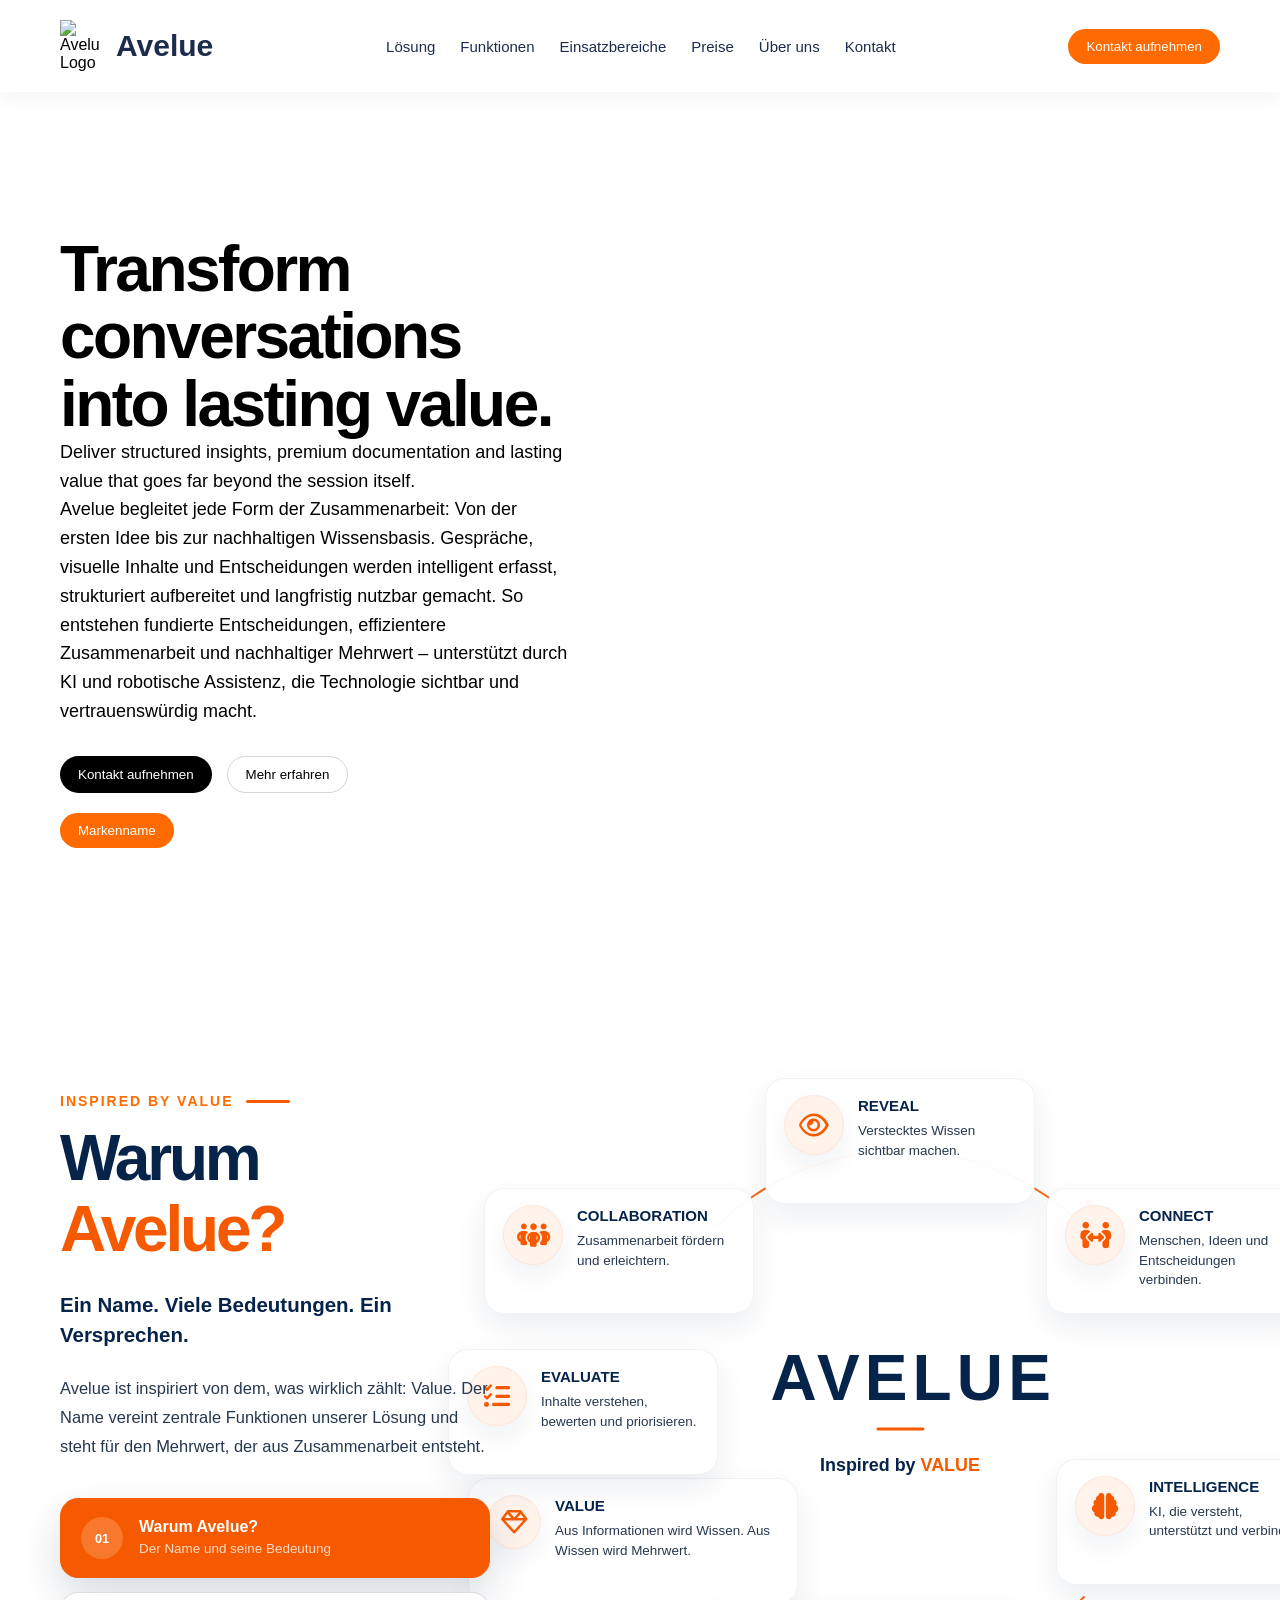
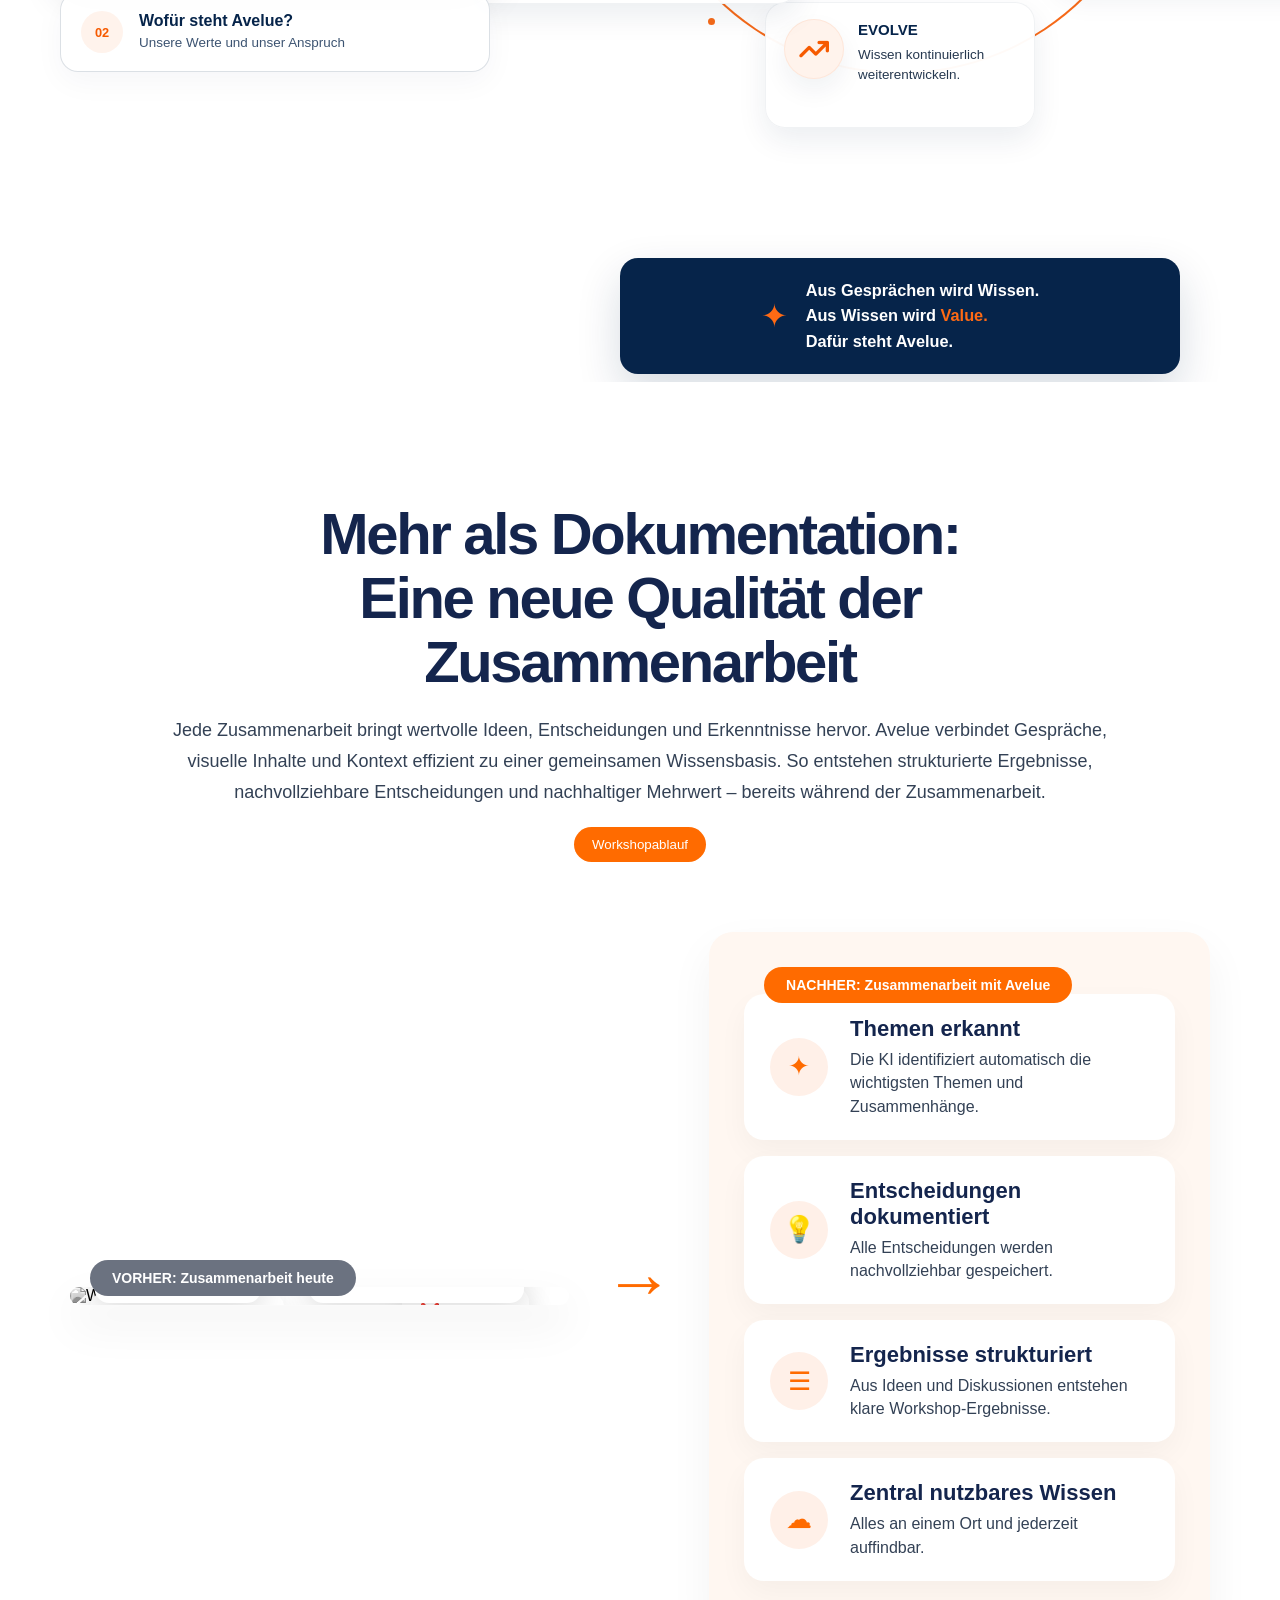
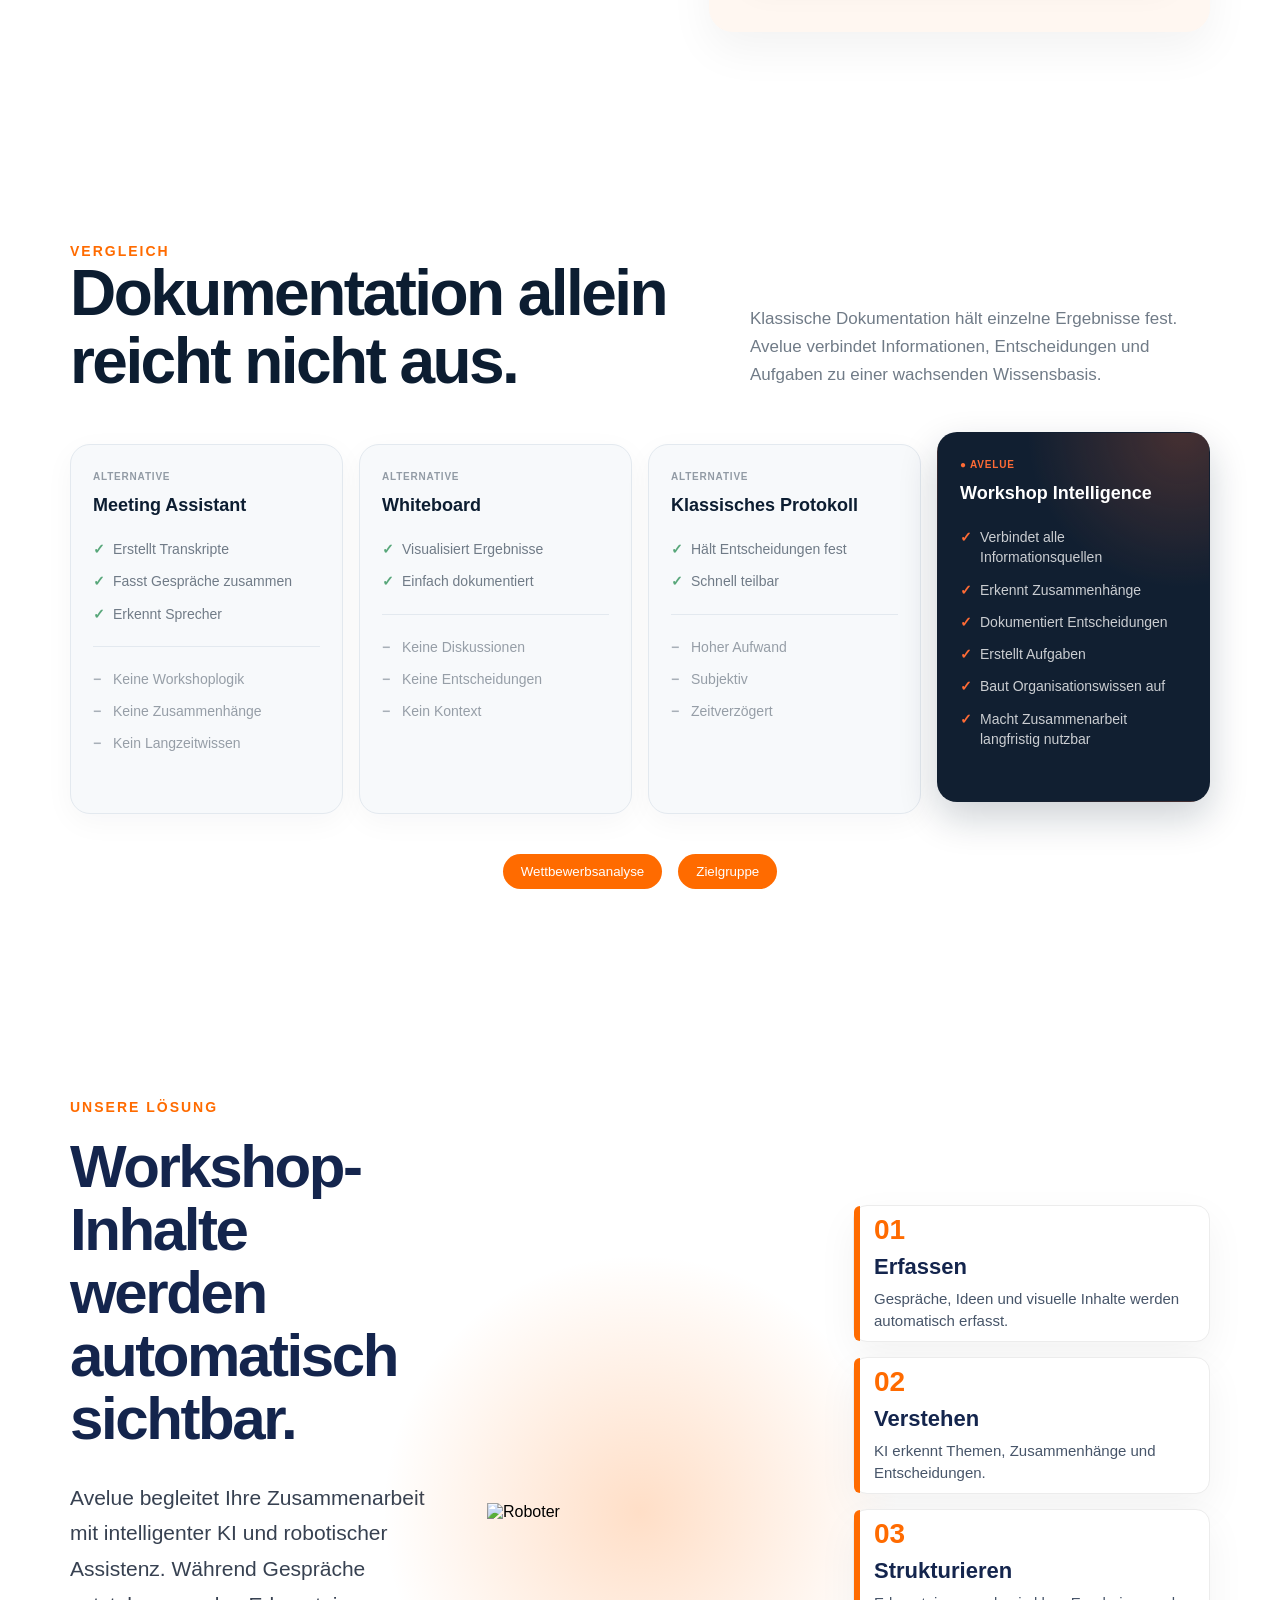
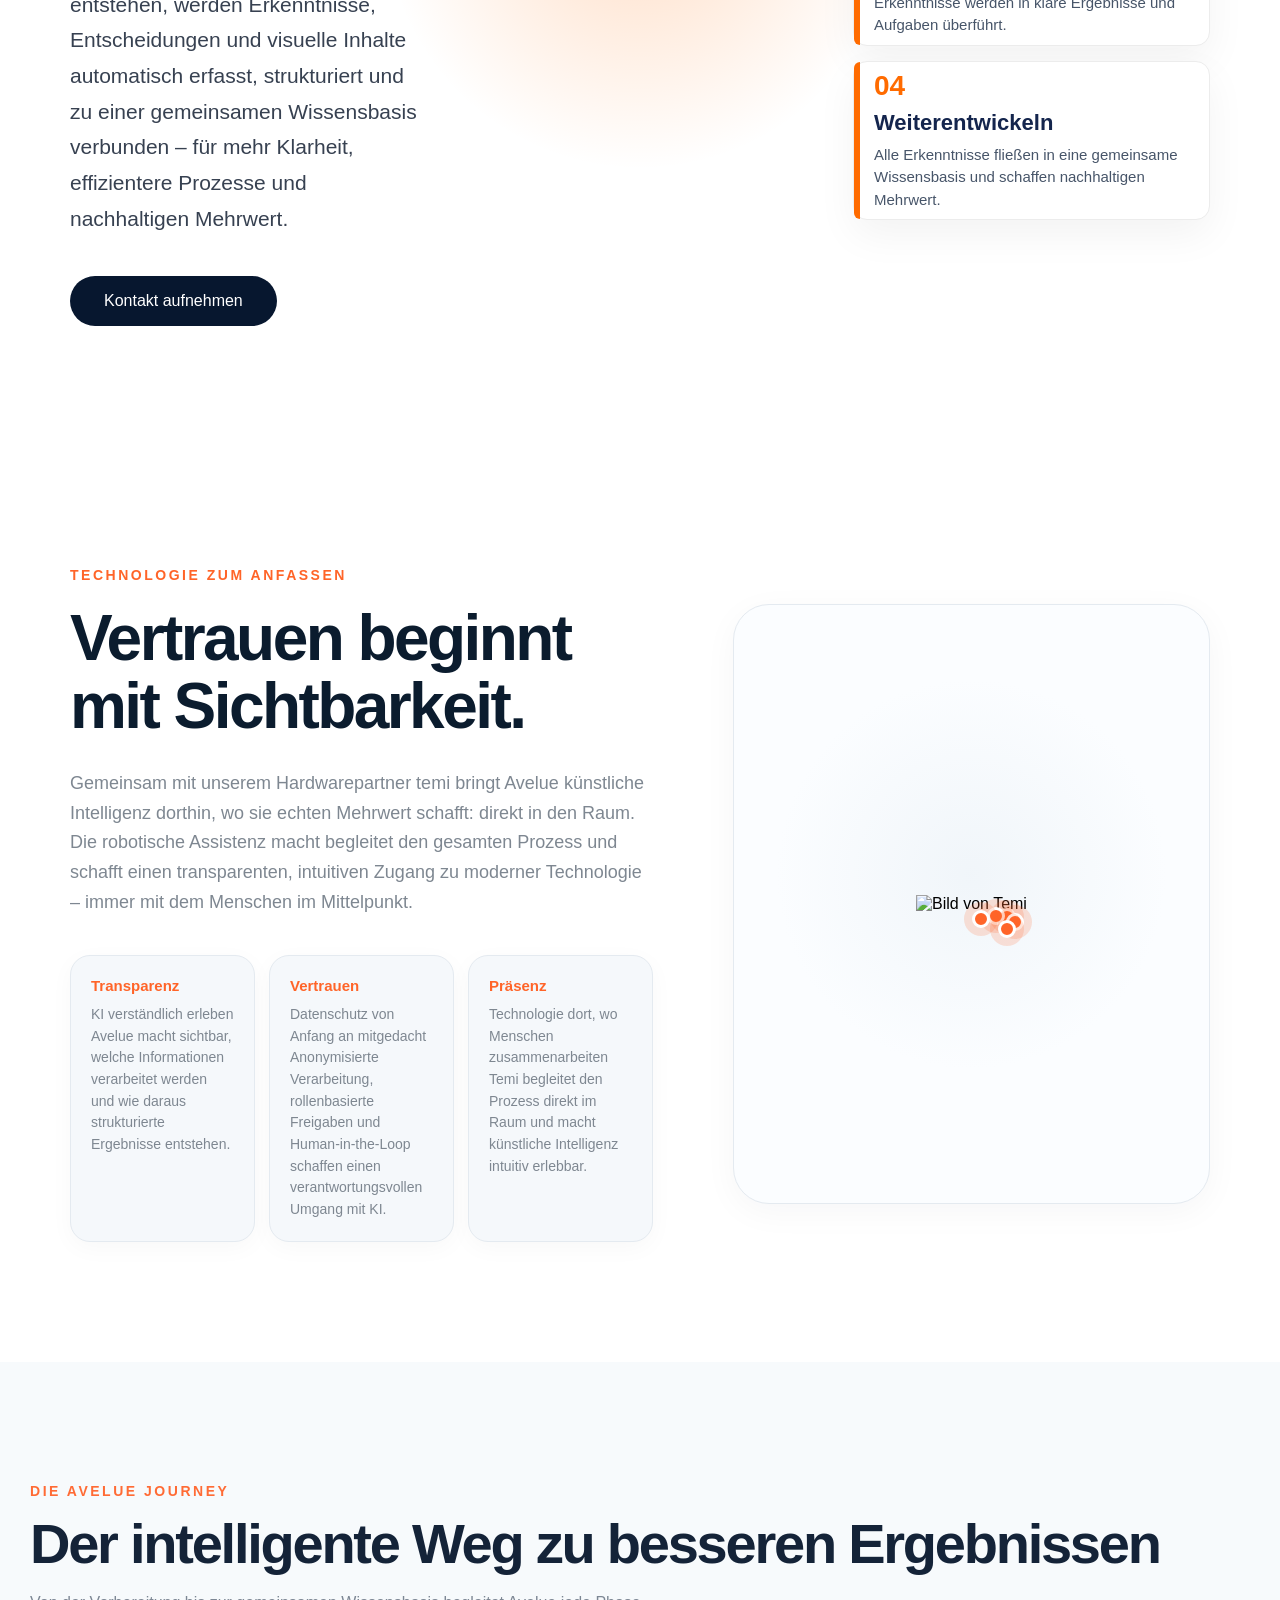
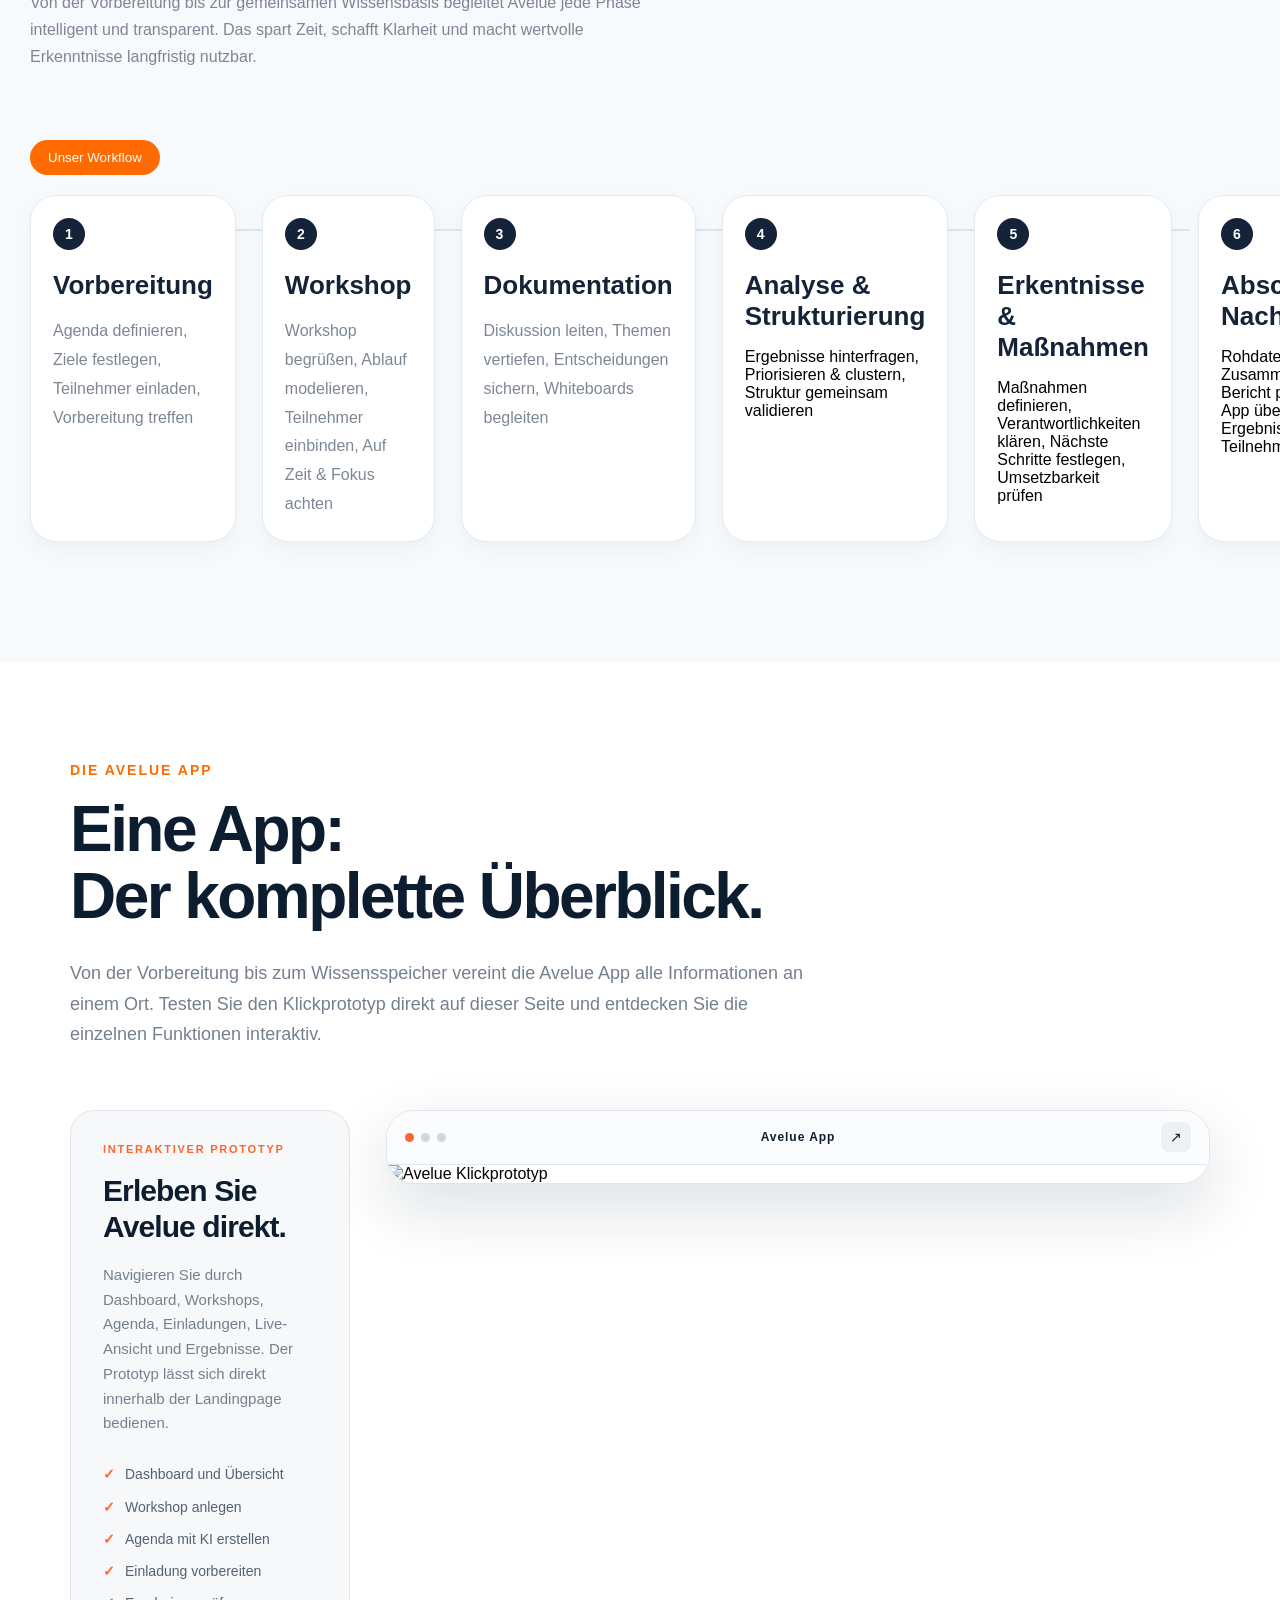
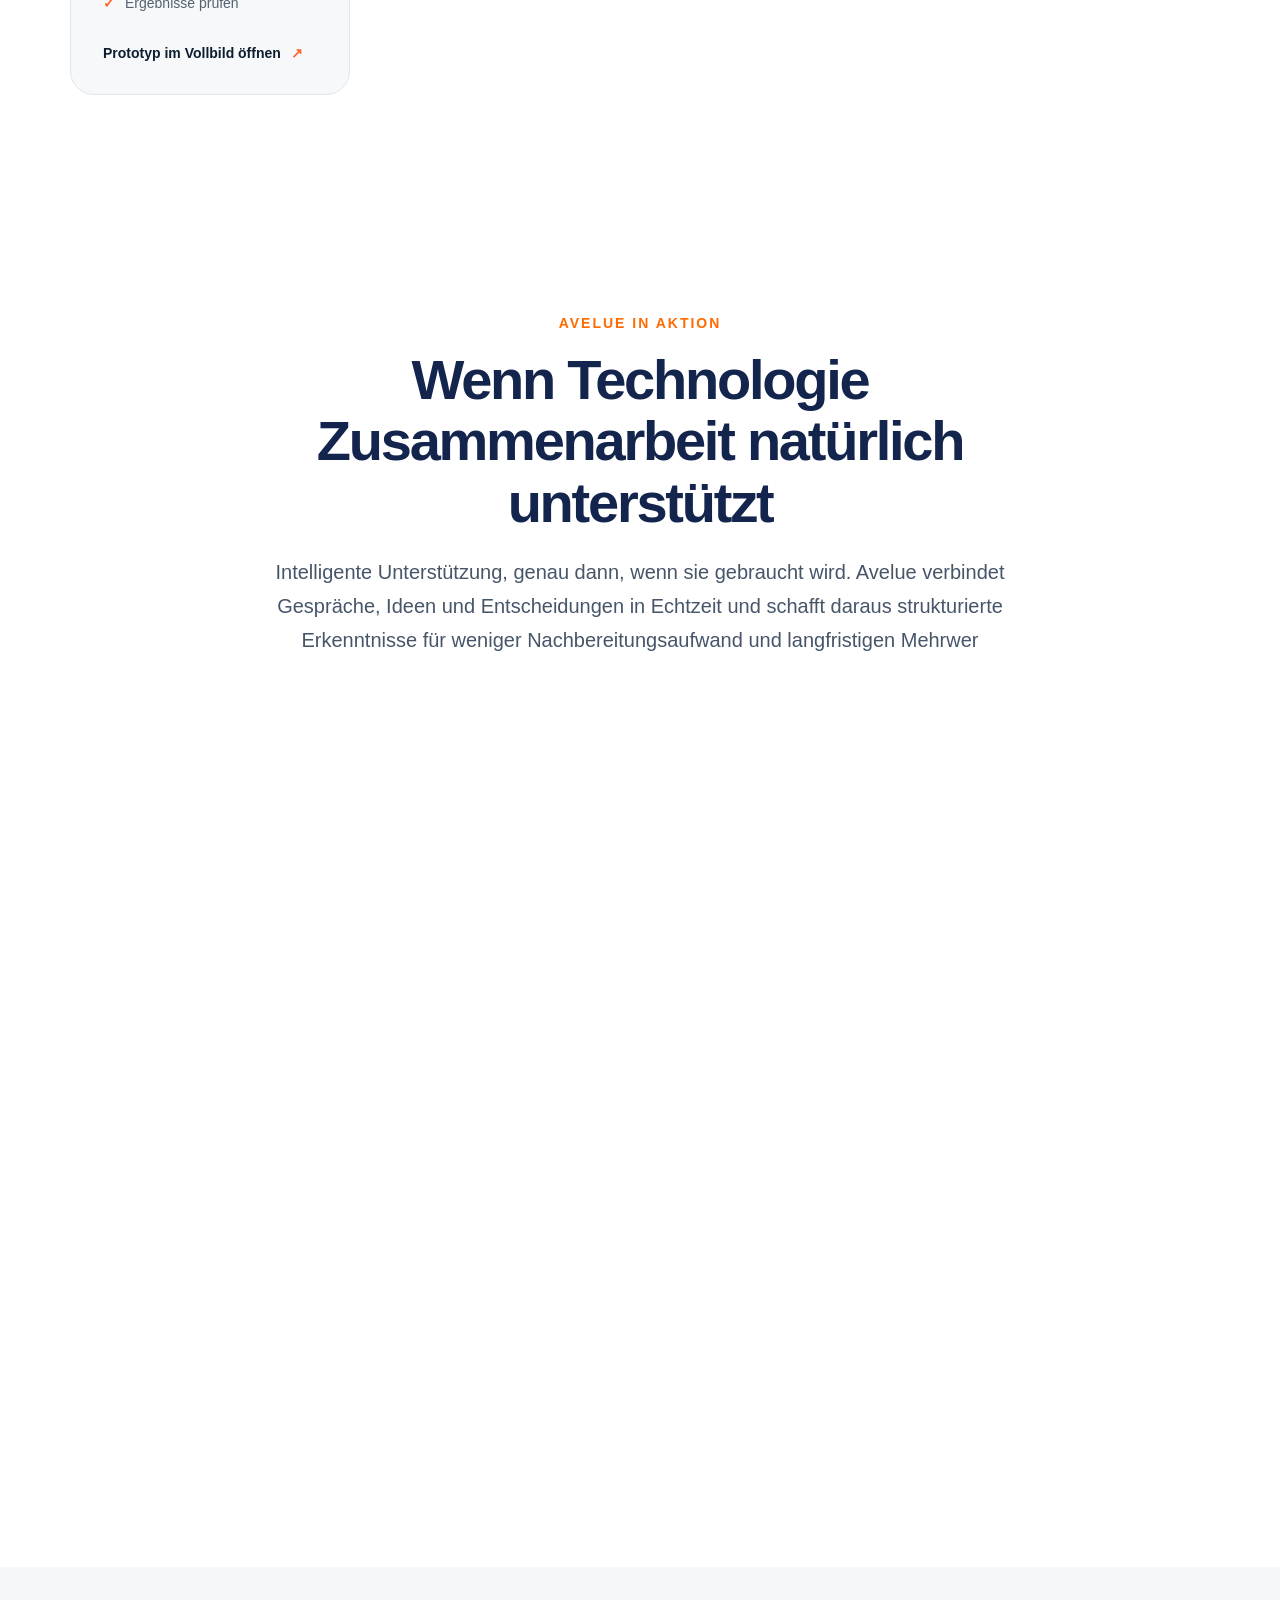
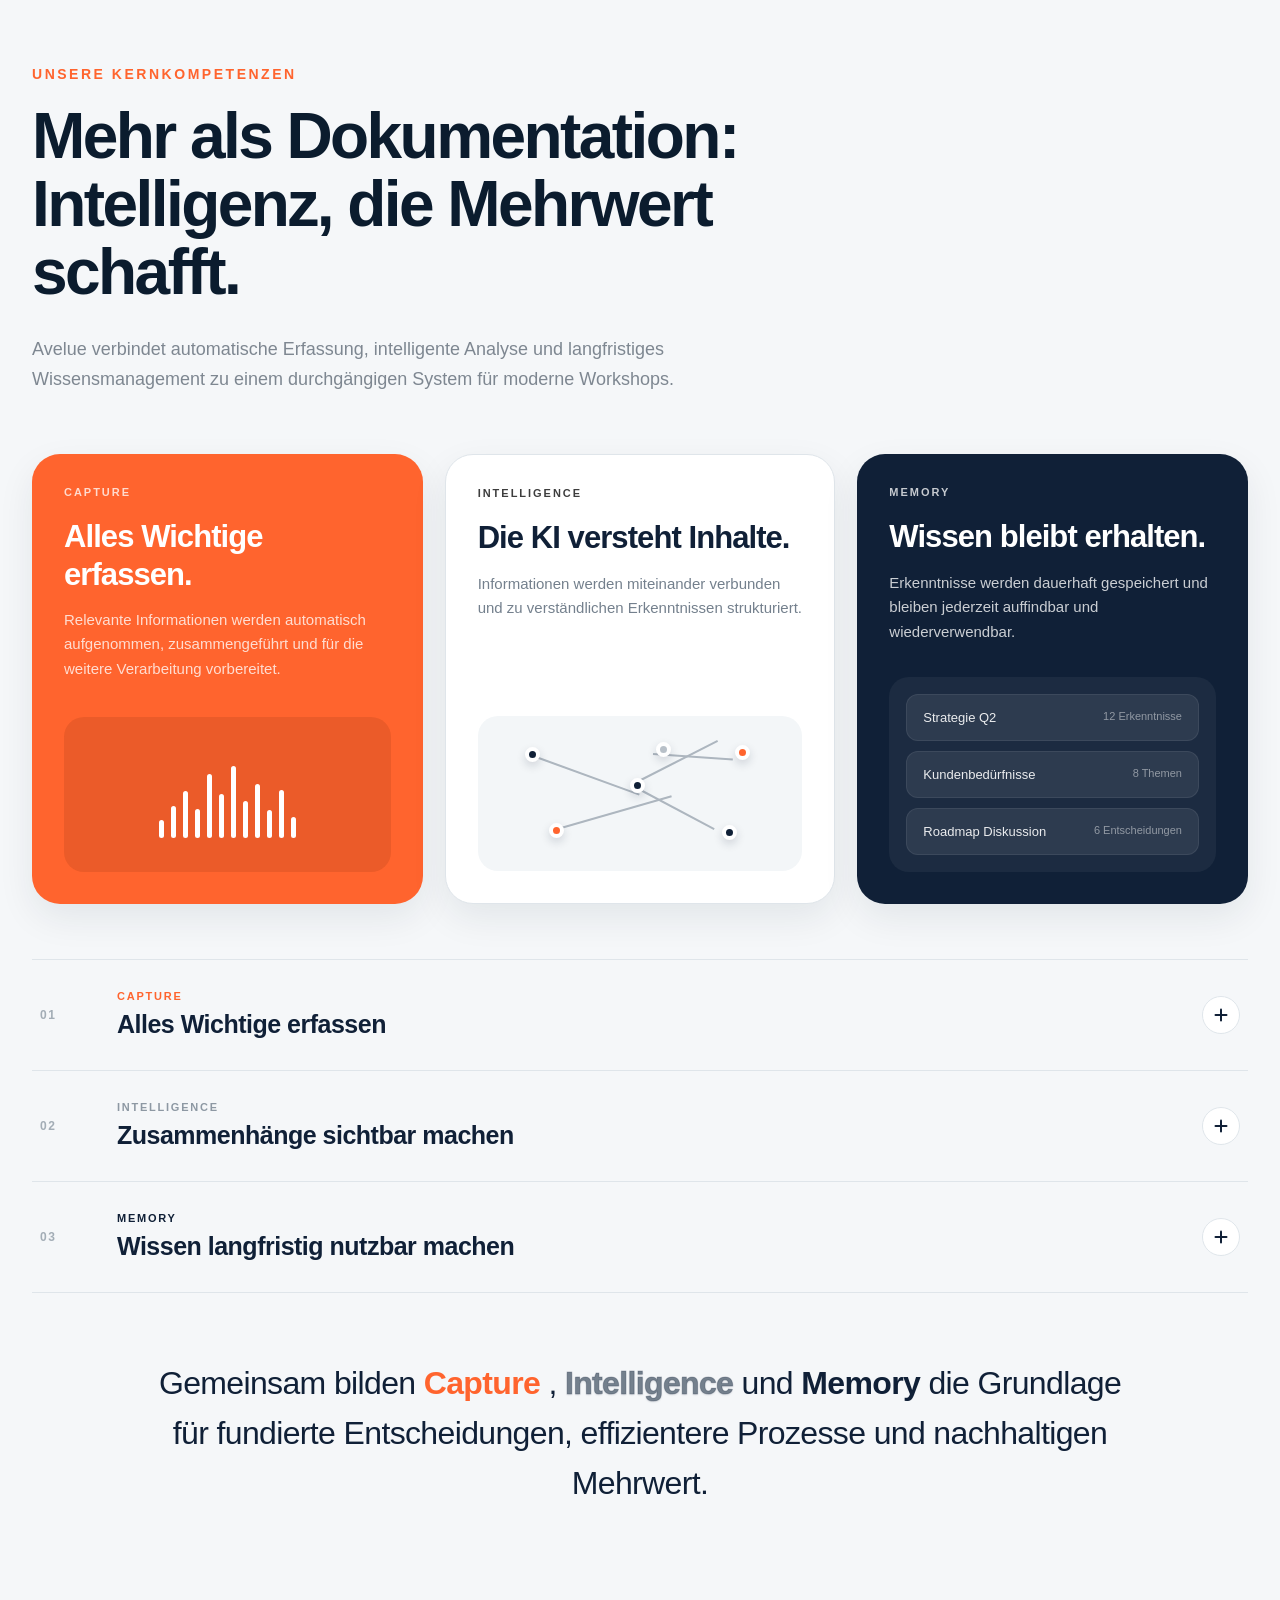
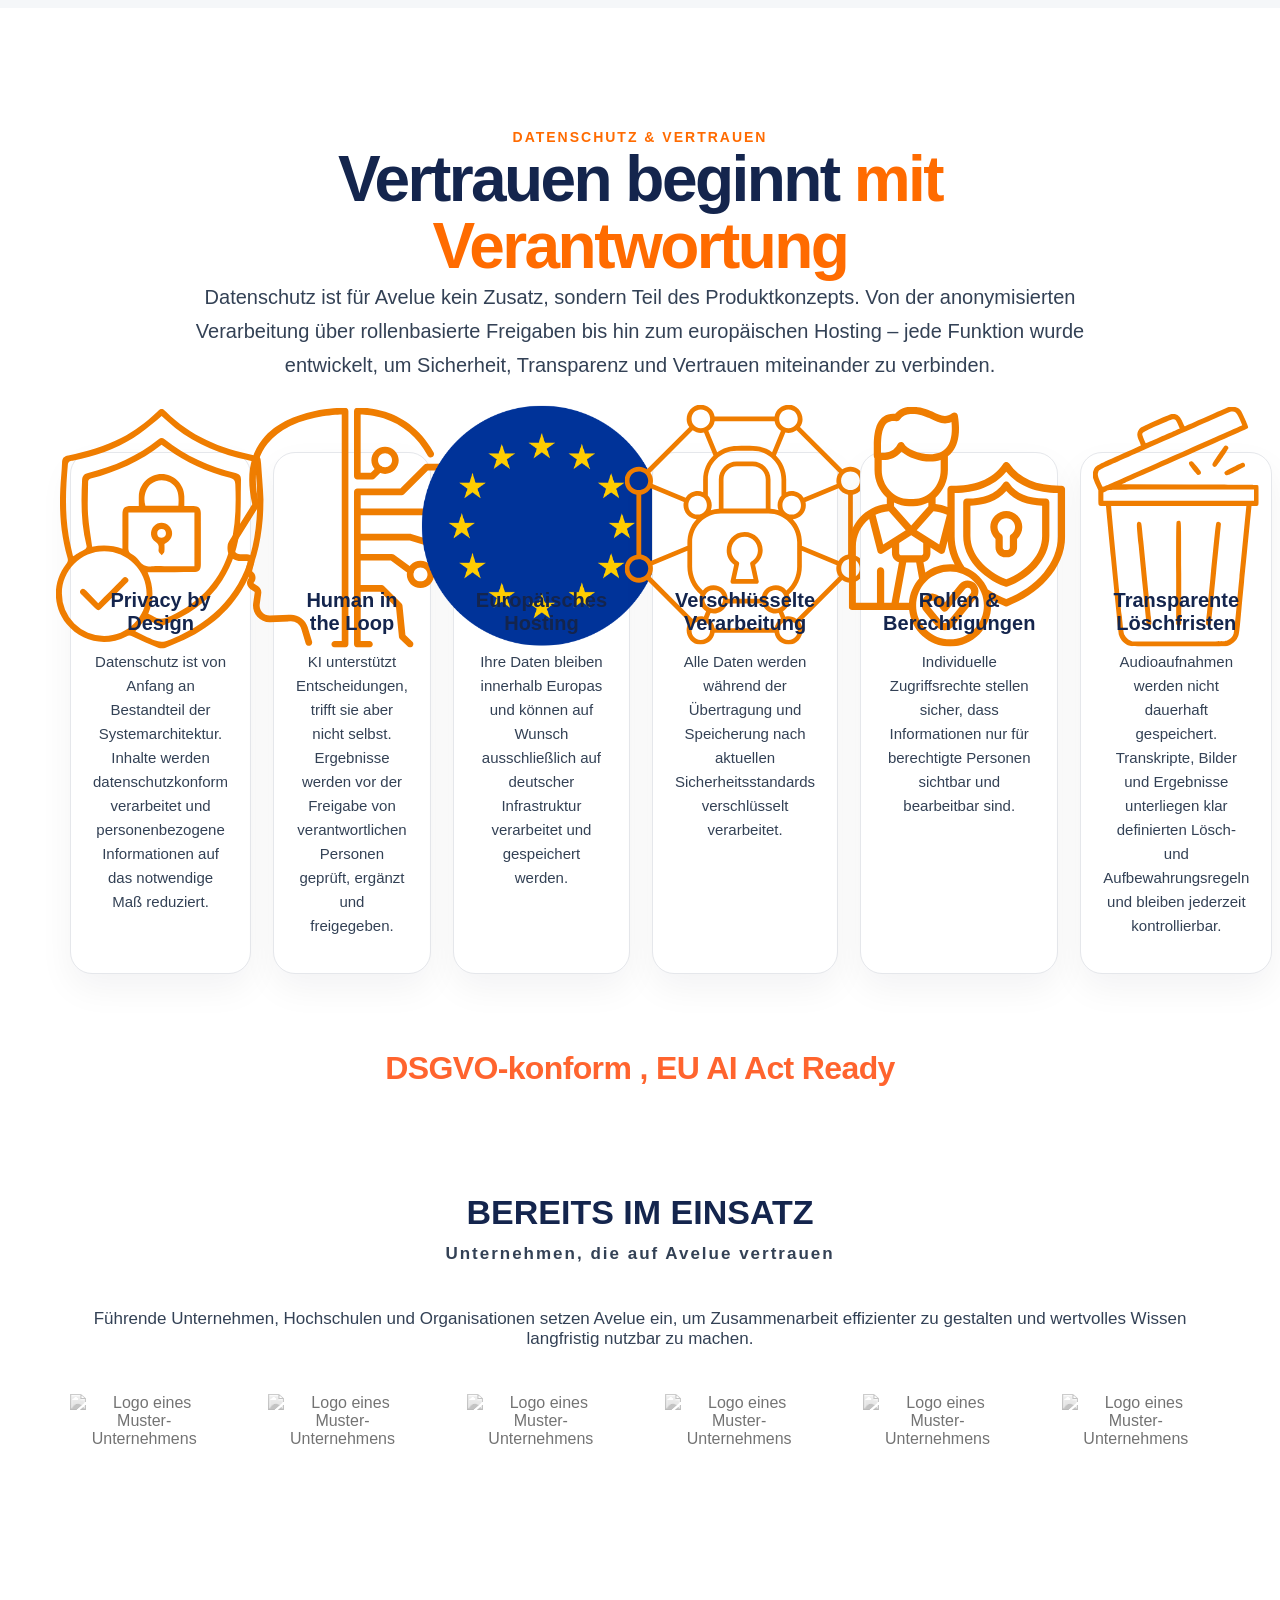
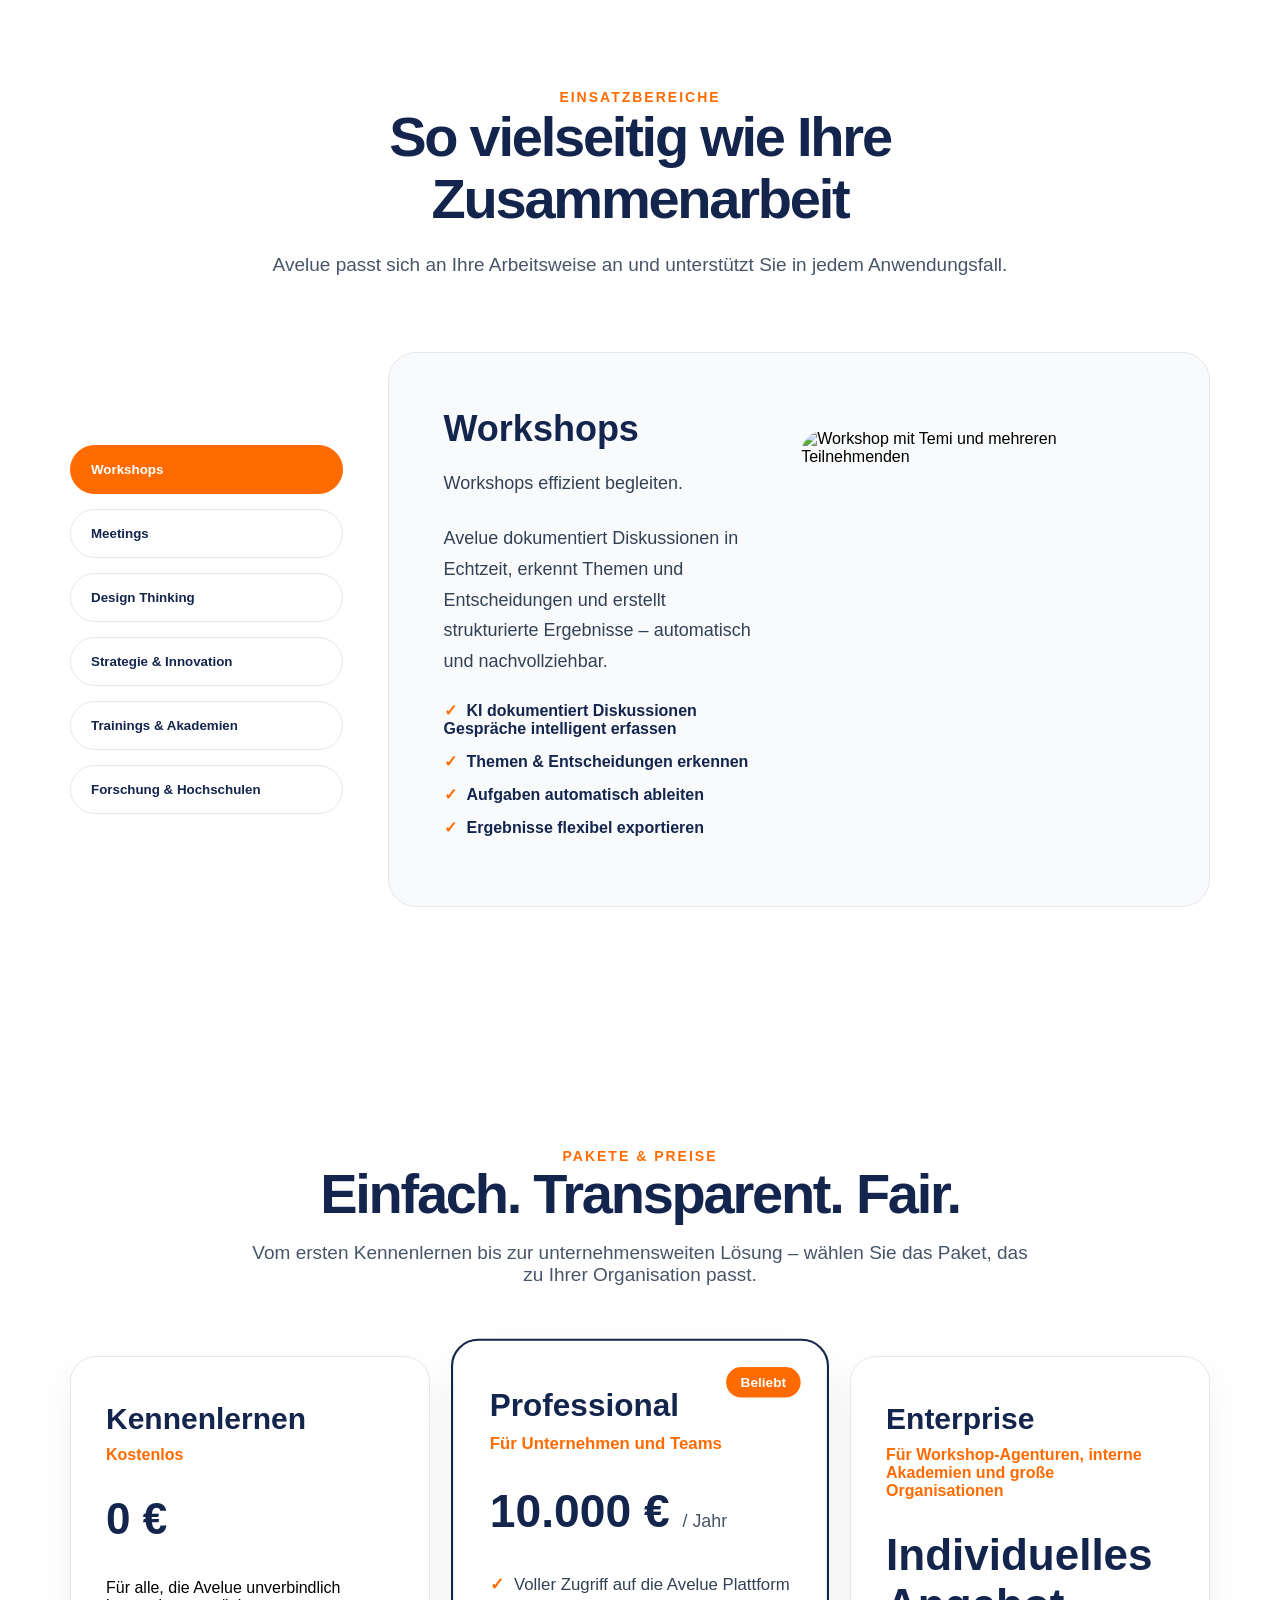
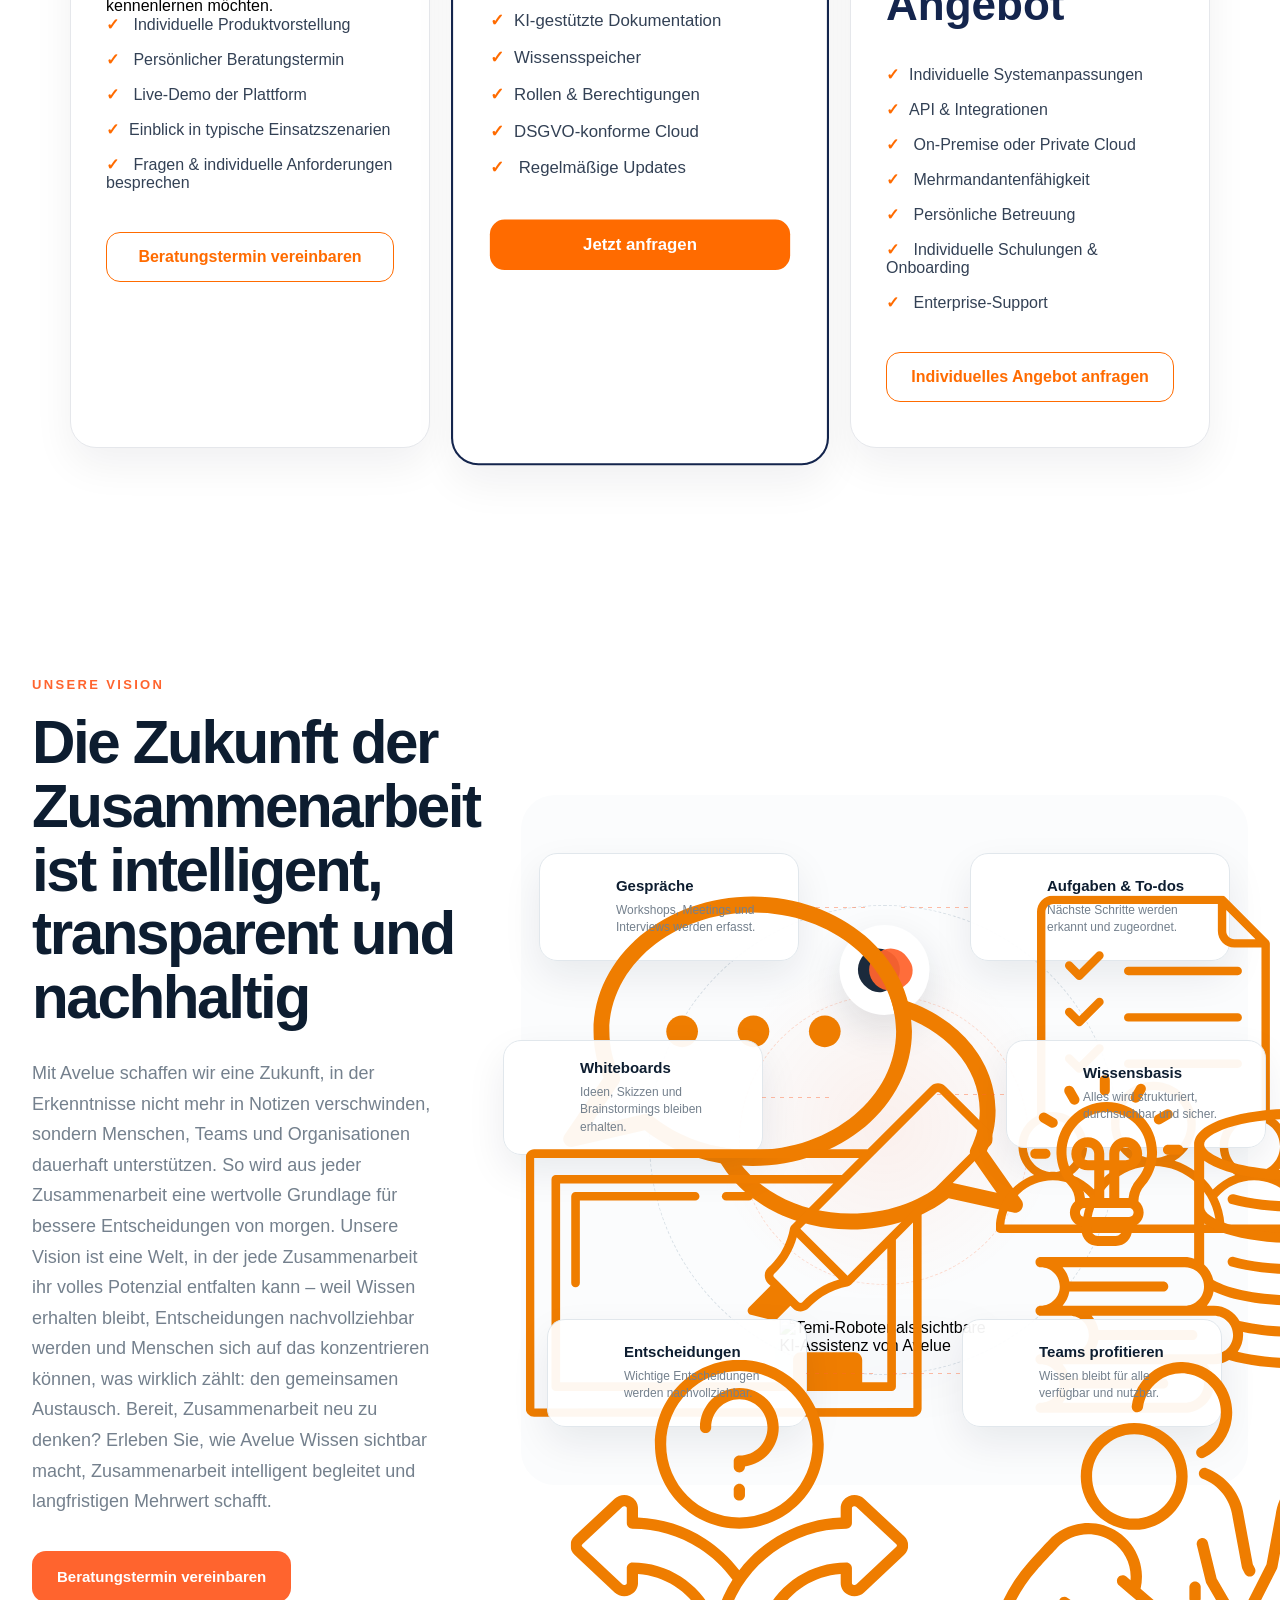
==== commit 5a20e3f1: "Update index.html App Bild" ====
--- a/index.html
+++ b/index.html
@@ -1375,21 +1375,21 @@
                             Avelue App
                         </span>
 
-                        <a href="https://lovable.dev/share-preview/b58264fe-a5ff-4025-8138-f0f10fcc6c36#preview_url=https%3A%2F%2Fid-preview--b58264fe-a5ff-4025-8138-f0f10fcc6c36.lovable.app%2F%3F__lovable_token%3DeyJhbGciOiJSUzI1NiIsInR5cCI6IkpXVCJ9%[base64]%[base64]"
+                        <a href="https://lovable.dev/share-preview/b58264fe-a5ff-4025-8138-f0f10fcc6c36#preview_url=https%3A%2F%2Fid-preview--b58264fe-a5ff-4025-8138-f0f10fcc6c36.lovable.app%2F%3F__lovable_token%3DeyJhbGciOiJSUzI1NiIsInR5cCI6IkpXVCJ9%[base64]%[base64]"
                             target="_blank" rel="noopener noreferrer"
                             aria-label="Avelue-Prototyp in neuem Fenster öffnen">
                             ↗
                         </a>
 
-                    </div>
-
-                    <iframe
-                        src="https://lovable.dev/share-preview/b58264fe-a5ff-4025-8138-f0f10fcc6c36#preview_url=https%3A%2F%2Fid-preview--b58264fe-a5ff-4025-8138-f0f10fcc6c36.lovable.app%2F%3F__lovable_token%3DeyJhbGciOiJSUzI1NiIsInR5cCI6IkpXVCJ9%[base64]%[base64]"
-                        title="Interaktiver Klickprototyp der Avelue App" loading="lazy"
-                        allow="clipboard-read; clipboard-write; fullscreen" allowfullscreen></iframe>
-
-                </div>
-
+                     </div>
+
+                     <img
+                            src="Bilder/AppBild.png"
+                            alt="Avelue Klickprototyp"
+                            class="prototype-image"
+                        >
+
+</div>
             </div>
 
         </div>
@@ -2784,11 +2784,436 @@
                         Kontakt aufnehmen
                     </a>
                 </button>
-                <button class="cta-btn secondary" onclick="openContactModal()">
-                    <a>
-                        Kostenlos testen
+               <button type="button" class="cta-btn secondary" onclick="openBookingModal()">
+    Beratungstermin vereinbaren
+</button>
+
+<!-- =========================================
+     BERATUNGSTERMIN MODAL
+========================================= -->
+
+<div class="booking-overlay" id="bookingModal" aria-hidden="true">
+
+    <div
+        class="booking-modal"
+        role="dialog"
+        aria-modal="true"
+        aria-labelledby="bookingModalTitle"
+    >
+
+        <button
+            type="button"
+            class="booking-close"
+            onclick="closeBookingModal()"
+            aria-label="Terminfenster schließen"
+        >
+            &times;
+        </button>
+
+
+        <!-- Linke Seite -->
+
+        <div class="booking-info">
+
+            <span class="booking-eyebrow">
+                BERATUNGSTERMIN BUCHEN
+            </span>
+
+            <h2 id="bookingModalTitle">
+                Beratungstermin<br>
+                vereinbaren
+            </h2>
+
+            <p class="booking-intro">
+                Wählen Sie einen passenden Termin für eine persönliche
+                Beratung mit unserem Team.
+            </p>
+
+
+            <div class="booking-benefits">
+
+                <div class="booking-benefit">
+
+                    <div class="booking-benefit-icon">
+                        <i class="fa-regular fa-calendar"></i>
+                    </div>
+
+                    <div>
+                        <strong>Dauer: ca. 30 Minuten</strong>
+                        <span>Online-Meeting via Microsoft Teams</span>
+                    </div>
+
+                </div>
+
+
+                <div class="booking-benefit">
+
+                    <div class="booking-benefit-icon">
+                        <i class="fa-regular fa-user"></i>
+                    </div>
+
+                    <div>
+                        <strong>Persönliche Beratung</strong>
+                        <span>Wir nehmen uns Zeit für Ihre Fragen.</span>
+                    </div>
+
+                </div>
+
+
+                <div class="booking-benefit">
+
+                    <div class="booking-benefit-icon">
+                        <i class="fa-regular fa-circle-check"></i>
+                    </div>
+
+                    <div>
+                        <strong>Unverbindlich und kostenlos</strong>
+                        <span>Kennenlernen ohne Verpflichtungen.</span>
+                    </div>
+
+                </div>
+
+            </div>
+
+
+            <div class="booking-contact">
+
+                <p>
+                    Haben Sie Fragen?
+                    <br>
+                    Schreiben Sie uns an
+                    <a href="mailto:info@avelue.de">
+                        info@avelue.de
                     </a>
+                </p>
+
+            </div>
+
+        </div>
+
+
+        <!-- Rechte Seite -->
+
+        <div class="booking-calendar-area">
+
+            <div id="bookingStepCalendar">
+
+                <h3>Wählen Sie ein Datum</h3>
+
+
+                <div class="calendar-header">
+
+                    <button
+                        type="button"
+                        class="calendar-arrow"
+                        id="bookingPreviousMonth"
+                        aria-label="Vorheriger Monat"
+                    >
+                        <i class="fa-solid fa-chevron-left"></i>
+                    </button>
+
+                    <strong id="bookingMonthTitle"></strong>
+
+                    <button
+                        type="button"
+                        class="calendar-arrow"
+                        id="bookingNextMonth"
+                        aria-label="Nächster Monat"
+                    >
+                        <i class="fa-solid fa-chevron-right"></i>
+                    </button>
+
+                </div>
+
+
+                <div class="calendar-weekdays">
+
+                    <span>Mo</span>
+                    <span>Di</span>
+                    <span>Mi</span>
+                    <span>Do</span>
+                    <span>Fr</span>
+                    <span>Sa</span>
+                    <span>So</span>
+
+                </div>
+
+
+                <div
+                    class="calendar-days"
+                    id="bookingCalendarDays"
+                ></div>
+
+
+                <div
+                    class="booking-times-wrapper"
+                    id="bookingTimesWrapper"
+                >
+
+                    <div class="booking-divider"></div>
+
+                    <h4 id="bookingSelectedDateText">
+                        Bitte wählen Sie einen Freitag.
+                    </h4>
+
+
+                    <div
+                        class="booking-times"
+                        id="bookingTimes"
+                    >
+
+                        <button type="button" class="booking-time" data-time="09:00">
+                            09:00
+                        </button>
+
+                        <button type="button" class="booking-time" data-time="10:00">
+                            10:00
+                        </button>
+
+                        <button type="button" class="booking-time" data-time="11:00">
+                            11:00
+                        </button>
+
+                        <button type="button" class="booking-time" data-time="13:00">
+                            13:00
+                        </button>
+
+                        <button type="button" class="booking-time" data-time="14:00">
+                            14:00
+                        </button>
+
+                        <button type="button" class="booking-time" data-time="15:00">
+                            15:00
+                        </button>
+
+                    </div>
+
+
+                    <button
+                        type="button"
+                        class="booking-primary-button"
+                        id="bookingContinueButton"
+                        disabled
+                    >
+                        Weiter
+                    </button>
+
+                </div>
+
+            </div>
+
+
+            <!-- Formular -->
+
+            <div
+                class="booking-form-step"
+                id="bookingStepForm"
+                hidden
+            >
+
+                <button
+                    type="button"
+                    class="booking-back"
+                    id="bookingBackButton"
+                >
+                    <i class="fa-solid fa-arrow-left"></i>
+                    Termin ändern
                 </button>
+
+                <h3>Ihre Kontaktdaten</h3>
+
+                <div class="booking-selection-summary">
+
+                    <i class="fa-regular fa-calendar-check"></i>
+
+                    <div>
+                        <strong id="bookingSummaryDate"></strong>
+                        <span id="bookingSummaryTime"></span>
+                    </div>
+
+                </div>
+
+
+                <form id="bookingForm" novalidate>
+
+                    <div class="booking-form-row">
+
+                        <div class="booking-form-group">
+
+                            <label for="bookingName">
+                                Name
+                                <span>*</span>
+                            </label>
+
+                            <input
+                                type="text"
+                                id="bookingName"
+                                name="name"
+                                autocomplete="name"
+                                required
+                            >
+
+                            <small class="booking-error">
+                                Bitte geben Sie Ihren Namen ein.
+                            </small>
+
+                        </div>
+
+
+                        <div class="booking-form-group">
+
+                            <label for="bookingCompany">
+                                Unternehmen
+                            </label>
+
+                            <input
+                                type="text"
+                                id="bookingCompany"
+                                name="company"
+                                autocomplete="organization"
+                            >
+
+                        </div>
+
+                    </div>
+
+
+                    <div class="booking-form-row">
+
+                        <div class="booking-form-group">
+
+                            <label for="bookingEmail">
+                                E-Mail
+                                <span>*</span>
+                            </label>
+
+                            <input
+                                type="email"
+                                id="bookingEmail"
+                                name="email"
+                                autocomplete="email"
+                                required
+                            >
+
+                            <small class="booking-error">
+                                Bitte geben Sie eine gültige E-Mail-Adresse ein.
+                            </small>
+
+                        </div>
+
+
+                        <div class="booking-form-group">
+
+                            <label for="bookingPhone">
+                                Telefon
+                            </label>
+
+                            <input
+                                type="tel"
+                                id="bookingPhone"
+                                name="phone"
+                                autocomplete="tel"
+                            >
+
+                        </div>
+
+                    </div>
+
+
+                    <div class="booking-form-group">
+
+                        <label for="bookingMessage">
+                            Worum geht es in Ihrem Termin?
+                        </label>
+
+                        <textarea
+                            id="bookingMessage"
+                            name="message"
+                            rows="4"
+                            placeholder="Beschreiben Sie kurz Ihr Anliegen."
+                        ></textarea>
+
+                    </div>
+
+
+                    <label class="booking-checkbox">
+
+                        <input
+                            type="checkbox"
+                            id="bookingPrivacy"
+                            required
+                        >
+
+                        <span>
+                            Ich habe die Datenschutzbestimmungen gelesen
+                            und stimme der Verarbeitung meiner Daten zu.
+                            <strong>*</strong>
+                        </span>
+
+                    </label>
+
+                    <small
+                        class="booking-error booking-privacy-error"
+                        id="bookingPrivacyError"
+                    >
+                        Bitte bestätigen Sie die Datenschutzbestimmungen.
+                    </small>
+
+
+                    <button
+                        type="submit"
+                        class="booking-primary-button"
+                    >
+                        Termin verbindlich anfragen
+                    </button>
+
+                </form>
+
+            </div>
+
+
+            <!-- Erfolgsmeldung -->
+
+            <div
+                class="booking-success"
+                id="bookingSuccess"
+                hidden
+            >
+
+                <div class="booking-success-icon">
+                    <i class="fa-solid fa-check"></i>
+                </div>
+
+                <h3>Vielen Dank!</h3>
+
+                <p>
+                    Ihre Terminanfrage wurde erfolgreich aufgenommen.
+                    Wir senden Ihnen die Bestätigung und den Zugangslink
+                    anschließend per E-Mail.
+                </p>
+
+                <div class="booking-success-date">
+
+                    <strong id="bookingSuccessDate"></strong>
+                    <span id="bookingSuccessTime"></span>
+
+                </div>
+
+                <button
+                    type="button"
+                    class="booking-primary-button"
+                    onclick="closeBookingModal()"
+                >
+                    Fenster schließen
+                </button>
+
+            </div>
+
+        </div>
+
+    </div>
+
+</div>
 
             </div>
 
@@ -3297,6 +3722,611 @@
 });
 </script>
 
+<script>
+document.addEventListener("DOMContentLoaded", function () {
+
+    const bookingModal = document.getElementById("bookingModal");
+    const calendarDays = document.getElementById("bookingCalendarDays");
+    const monthTitle = document.getElementById("bookingMonthTitle");
+
+    const previousMonthButton = document.getElementById("bookingPreviousMonth");
+    const nextMonthButton = document.getElementById("bookingNextMonth");
+
+    const selectedDateText = document.getElementById("bookingSelectedDateText");
+    const continueButton = document.getElementById("bookingContinueButton");
+
+    const calendarStep = document.getElementById("bookingStepCalendar");
+    const formStep = document.getElementById("bookingStepForm");
+    const successStep = document.getElementById("bookingSuccess");
+
+    const backButton = document.getElementById("bookingBackButton");
+    const bookingForm = document.getElementById("bookingForm");
+
+    const summaryDate = document.getElementById("bookingSummaryDate");
+    const summaryTime = document.getElementById("bookingSummaryTime");
+
+    const successDate = document.getElementById("bookingSuccessDate");
+    const successTime = document.getElementById("bookingSuccessTime");
+
+    const timeButtons = document.querySelectorAll(".booking-time");
+
+    const today = new Date();
+    today.setHours(0, 0, 0, 0);
+
+    let displayedDate = new Date(
+        today.getFullYear(),
+        today.getMonth(),
+        1
+    );
+
+    let selectedDate = null;
+    let selectedTime = null;
+
+
+    const monthNames = [
+        "Januar",
+        "Februar",
+        "März",
+        "April",
+        "Mai",
+        "Juni",
+        "Juli",
+        "August",
+        "September",
+        "Oktober",
+        "November",
+        "Dezember"
+    ];
+
+
+    function formatDate(date) {
+
+        return new Intl.DateTimeFormat("de-DE", {
+            weekday: "long",
+            day: "2-digit",
+            month: "long",
+            year: "numeric"
+        }).format(date);
+
+    }
+
+
+    function isSameDay(dateOne, dateTwo) {
+
+        return (
+            dateOne &&
+            dateTwo &&
+            dateOne.getFullYear() === dateTwo.getFullYear() &&
+            dateOne.getMonth() === dateTwo.getMonth() &&
+            dateOne.getDate() === dateTwo.getDate()
+        );
+
+    }
+
+
+    function isFriday(date) {
+
+        return date.getDay() === 5;
+
+    }
+
+
+    function resetTimeSelection() {
+
+        selectedTime = null;
+
+        timeButtons.forEach(function (button) {
+            button.classList.remove("selected");
+        });
+
+        updateContinueButton();
+
+    }
+
+
+    function updateContinueButton() {
+
+        continueButton.disabled = !selectedDate || !selectedTime;
+
+    }
+
+
+    function renderCalendar() {
+
+        calendarDays.innerHTML = "";
+
+        const year = displayedDate.getFullYear();
+        const month = displayedDate.getMonth();
+
+        monthTitle.textContent =
+            monthNames[month] + " " + year;
+
+
+        const firstDayOfMonth = new Date(year, month, 1);
+        const lastDayOfMonth = new Date(year, month + 1, 0);
+
+        /*
+         * JavaScript:
+         * Sonntag = 0
+         * Montag = 1
+         *
+         * Für unseren Kalender soll Montag die erste Spalte sein.
+         */
+
+        const startPosition =
+            (firstDayOfMonth.getDay() + 6) % 7;
+
+
+        for (let empty = 0; empty < startPosition; empty++) {
+
+            const emptyElement = document.createElement("span");
+
+            emptyElement.className =
+                "calendar-day empty";
+
+            calendarDays.appendChild(emptyElement);
+
+        }
+
+
+        for (
+            let day = 1;
+            day <= lastDayOfMonth.getDate();
+            day++
+        ) {
+
+            const currentDate =
+                new Date(year, month, day);
+
+            currentDate.setHours(0, 0, 0, 0);
+
+
+            const dayButton =
+                document.createElement("button");
+
+            dayButton.type = "button";
+            dayButton.className = "calendar-day";
+            dayButton.textContent = day;
+
+            dayButton.setAttribute(
+                "aria-label",
+                formatDate(currentDate)
+            );
+
+
+            const dateIsPast =
+                currentDate < today;
+
+            const dateIsFriday =
+                isFriday(currentDate);
+
+
+            if (isSameDay(currentDate, today)) {
+                dayButton.classList.add("today");
+            }
+
+
+            if (dateIsPast) {
+
+                dayButton.classList.add("past");
+                dayButton.disabled = true;
+
+            } else if (dateIsFriday) {
+
+                dayButton.classList.add("available");
+
+                dayButton.addEventListener(
+                    "click",
+                    function () {
+
+                        selectedDate =
+                            new Date(currentDate);
+
+                        resetTimeSelection();
+                        renderCalendar();
+
+                        selectedDateText.textContent =
+                            formatDate(selectedDate);
+
+                    }
+                );
+
+            } else {
+
+                dayButton.disabled = true;
+
+            }
+
+
+            if (isSameDay(currentDate, selectedDate)) {
+
+                dayButton.classList.add("selected");
+
+            }
+
+
+            calendarDays.appendChild(dayButton);
+
+        }
+
+
+        const currentMonthStart =
+            new Date(today.getFullYear(), today.getMonth(), 1);
+
+        previousMonthButton.disabled =
+            displayedDate <= currentMonthStart;
+
+    }
+
+
+    timeButtons.forEach(function (button) {
+
+        button.addEventListener("click", function () {
+
+            if (!selectedDate) {
+                return;
+            }
+
+            timeButtons.forEach(function (otherButton) {
+                otherButton.classList.remove("selected");
+            });
+
+            button.classList.add("selected");
+
+            selectedTime =
+                button.dataset.time;
+
+            updateContinueButton();
+
+        });
+
+    });
+
+
+    previousMonthButton.addEventListener(
+        "click",
+        function () {
+
+            const previousMonth =
+                new Date(
+                    displayedDate.getFullYear(),
+                    displayedDate.getMonth() - 1,
+                    1
+                );
+
+            const currentMonthStart =
+                new Date(
+                    today.getFullYear(),
+                    today.getMonth(),
+                    1
+                );
+
+            if (previousMonth < currentMonthStart) {
+                return;
+            }
+
+            displayedDate = previousMonth;
+
+            renderCalendar();
+
+        }
+    );
+
+
+    nextMonthButton.addEventListener(
+        "click",
+        function () {
+
+            displayedDate =
+                new Date(
+                    displayedDate.getFullYear(),
+                    displayedDate.getMonth() + 1,
+                    1
+                );
+
+            renderCalendar();
+
+        }
+    );
+
+
+    continueButton.addEventListener(
+        "click",
+        function () {
+
+            if (!selectedDate || !selectedTime) {
+                return;
+            }
+
+            summaryDate.textContent =
+                formatDate(selectedDate);
+
+            summaryTime.textContent =
+                selectedTime + " Uhr · ca. 30 Minuten";
+
+            calendarStep.hidden = true;
+            formStep.hidden = false;
+
+        }
+    );
+
+
+    backButton.addEventListener(
+        "click",
+        function () {
+
+            formStep.hidden = true;
+            calendarStep.hidden = false;
+
+        }
+    );
+
+
+    bookingForm.addEventListener(
+        "submit",
+        function (event) {
+
+            event.preventDefault();
+
+            const nameInput =
+                document.getElementById("bookingName");
+
+            const emailInput =
+                document.getElementById("bookingEmail");
+
+            const privacyInput =
+                document.getElementById("bookingPrivacy");
+
+            const privacyError =
+                document.getElementById("bookingPrivacyError");
+
+
+            let formIsValid = true;
+
+
+            if (nameInput.value.trim().length < 2) {
+
+                showBookingError(nameInput);
+                formIsValid = false;
+
+            } else {
+
+                hideBookingError(nameInput);
+
+            }
+
+
+            const emailIsValid =
+                /^[^\s@]+@[^\s@]+\.[^\s@]+$/.test(
+                    emailInput.value.trim()
+                );
+
+
+            if (!emailIsValid) {
+
+                showBookingError(emailInput);
+                formIsValid = false;
+
+            } else {
+
+                hideBookingError(emailInput);
+
+            }
+
+
+            if (!privacyInput.checked) {
+
+                privacyError.classList.add("show");
+                formIsValid = false;
+
+            } else {
+
+                privacyError.classList.remove("show");
+
+            }
+
+
+            if (!formIsValid) {
+                return;
+            }
+
+
+            /*
+             * Hier würde später die Verbindung zu einem
+             * Backend, E-Mail-Dienst oder Buchungssystem erfolgen.
+             */
+
+            console.log({
+                date: formatDate(selectedDate),
+                time: selectedTime,
+                name: nameInput.value,
+                company:
+                    document.getElementById("bookingCompany").value,
+                email: emailInput.value,
+                phone:
+                    document.getElementById("bookingPhone").value,
+                message:
+                    document.getElementById("bookingMessage").value
+            });
+
+
+            successDate.textContent =
+                formatDate(selectedDate);
+
+            successTime.textContent =
+                selectedTime + " Uhr · ca. 30 Minuten";
+
+
+            formStep.hidden = true;
+            successStep.hidden = false;
+
+        }
+    );
+
+
+    function showBookingError(input) {
+
+        input.classList.add("invalid");
+
+        const errorElement =
+            input.parentElement.querySelector(
+                ".booking-error"
+            );
+
+        if (errorElement) {
+            errorElement.classList.add("show");
+        }
+
+    }
+
+
+    function hideBookingError(input) {
+
+        input.classList.remove("invalid");
+
+        const errorElement =
+            input.parentElement.querySelector(
+                ".booking-error"
+            );
+
+        if (errorElement) {
+            errorElement.classList.remove("show");
+        }
+
+    }
+
+
+    document
+        .querySelectorAll(
+            "#bookingForm input, #bookingForm textarea"
+        )
+        .forEach(function (input) {
+
+            input.addEventListener(
+                "input",
+                function () {
+
+                    hideBookingError(input);
+
+                }
+            );
+
+        });
+
+
+    document
+        .getElementById("bookingPrivacy")
+        .addEventListener(
+            "change",
+            function () {
+
+                document
+                    .getElementById("bookingPrivacyError")
+                    .classList.remove("show");
+
+            }
+        );
+
+
+    bookingModal.addEventListener(
+        "click",
+        function (event) {
+
+            if (event.target === bookingModal) {
+                closeBookingModal();
+            }
+
+        }
+    );
+
+
+    document.addEventListener(
+        "keydown",
+        function (event) {
+
+            if (
+                event.key === "Escape" &&
+                bookingModal.classList.contains("is-open")
+            ) {
+                closeBookingModal();
+            }
+
+        }
+    );
+
+
+    renderCalendar();
+
+
+    window.openBookingModal = function () {
+
+        bookingModal.classList.add("is-open");
+
+        bookingModal.setAttribute(
+            "aria-hidden",
+            "false"
+        );
+
+        document.body.style.overflow = "hidden";
+
+    };
+
+
+    window.closeBookingModal = function () {
+
+        bookingModal.classList.remove("is-open");
+
+        bookingModal.setAttribute(
+            "aria-hidden",
+            "true"
+        );
+
+        document.body.style.overflow = "";
+
+
+        setTimeout(function () {
+
+            calendarStep.hidden = false;
+            formStep.hidden = true;
+            successStep.hidden = true;
+
+            bookingForm.reset();
+
+            document
+                .querySelectorAll(".booking-error.show")
+                .forEach(function (error) {
+                    error.classList.remove("show");
+                });
+
+            document
+                .querySelectorAll(".booking-form-group .invalid")
+                .forEach(function (input) {
+                    input.classList.remove("invalid");
+                });
+
+            selectedDate = null;
+            selectedTime = null;
+
+            displayedDate =
+                new Date(
+                    today.getFullYear(),
+                    today.getMonth(),
+                    1
+                );
+
+            selectedDateText.textContent =
+                "Bitte wählen Sie einen Freitag.";
+
+            resetTimeSelection();
+            renderCalendar();
+
+        }, 350);
+
+    };
+
+});
+</script>
+
 </body>
 
 <footer>
--- a/style.css
+++ b/style.css
@@ -5704,6 +5704,807 @@
     border-color: #ff642e;
 }
 
+/* =========================================
+   BERATUNGSTERMIN MODAL
+========================================= */
+
+.booking-overlay {
+    position: fixed;
+    inset: 0;
+    z-index: 99999;
+
+    display: flex;
+    align-items: center;
+    justify-content: center;
+
+    padding: 30px;
+
+    background: rgba(8, 18, 40, 0.72);
+    backdrop-filter: blur(7px);
+
+    opacity: 0;
+    visibility: hidden;
+    pointer-events: none;
+
+    transition:
+        opacity 0.3s ease,
+        visibility 0.3s ease;
+}
+
+.booking-overlay.is-open {
+    opacity: 1;
+    visibility: visible;
+    pointer-events: auto;
+}
+
+
+.booking-modal {
+    position: relative;
+
+    display: grid;
+    grid-template-columns: 0.95fr 1.25fr;
+
+    width: min(1180px, 100%);
+    max-height: 92vh;
+
+    overflow-y: auto;
+
+    background: #ffffff;
+    border-radius: 22px;
+
+    box-shadow: 0 30px 90px rgba(8, 18, 40, 0.3);
+
+    opacity: 0;
+    transform: translateY(25px) scale(0.97);
+
+    transition:
+        opacity 0.35s ease,
+        transform 0.35s ease;
+}
+
+.booking-overlay.is-open .booking-modal {
+    opacity: 1;
+    transform: translateY(0) scale(1);
+}
+
+
+.booking-close {
+    position: absolute;
+    top: 18px;
+    right: 22px;
+    z-index: 10;
+
+    width: 44px;
+    height: 44px;
+
+    display: flex;
+    align-items: center;
+    justify-content: center;
+
+    border: none;
+    border-radius: 50%;
+
+    background: transparent;
+    color: #14254d;
+
+    font-size: 34px;
+    font-weight: 300;
+    line-height: 1;
+
+    cursor: pointer;
+
+    transition:
+        background 0.2s ease,
+        color 0.2s ease,
+        transform 0.2s ease;
+}
+
+.booking-close:hover {
+    background: #f1f5f9;
+    color: #ff5a00;
+    transform: rotate(90deg);
+}
+
+
+/* Linke Informationsseite */
+
+.booking-info {
+    padding: 65px 55px;
+
+    background:
+        linear-gradient(
+            145deg,
+            #f8fafc 0%,
+            #ffffff 100%
+        );
+
+    border-right: 1px solid #e5eaf1;
+}
+
+.booking-eyebrow {
+    display: inline-block;
+
+    margin-bottom: 22px;
+
+    color: #ff5a00;
+
+    font-size: 13px;
+    font-weight: 800;
+    letter-spacing: 1.3px;
+}
+
+.booking-info h2 {
+    margin: 0 0 25px;
+
+    color: #0f1e40;
+
+    font-size: clamp(36px, 4vw, 52px);
+    line-height: 1.08;
+    font-weight: 800;
+}
+
+.booking-intro {
+    margin: 0 0 38px;
+
+    color: #526079;
+
+    font-size: 18px;
+    line-height: 1.7;
+}
+
+.booking-benefits {
+    display: flex;
+    flex-direction: column;
+    gap: 28px;
+}
+
+.booking-benefit {
+    display: flex;
+    align-items: flex-start;
+    gap: 17px;
+}
+
+.booking-benefit-icon {
+    flex: 0 0 42px;
+
+    width: 42px;
+    height: 42px;
+
+    display: flex;
+    align-items: center;
+    justify-content: center;
+
+    border: 1px solid rgba(255, 90, 0, 0.22);
+    border-radius: 12px;
+
+    background: rgba(255, 90, 0, 0.08);
+    color: #ff5a00;
+
+    font-size: 19px;
+}
+
+.booking-benefit div:last-child {
+    display: flex;
+    flex-direction: column;
+    gap: 5px;
+}
+
+.booking-benefit strong {
+    color: #14254d;
+
+    font-size: 16px;
+    line-height: 1.4;
+}
+
+.booking-benefit span {
+    color: #64748b;
+
+    font-size: 15px;
+    line-height: 1.5;
+}
+
+.booking-contact {
+    margin-top: 45px;
+    padding-top: 30px;
+
+    border-top: 1px solid #e1e7ef;
+}
+
+.booking-contact p {
+    margin: 0;
+
+    color: #526079;
+
+    font-size: 15px;
+    line-height: 1.7;
+}
+
+.booking-contact a {
+    color: #ff5a00;
+    font-weight: 700;
+    text-decoration: none;
+}
+
+
+/* Rechte Kalenderseite */
+
+.booking-calendar-area {
+    min-height: 690px;
+    padding: 60px 55px 45px;
+}
+
+.booking-calendar-area h3 {
+    margin: 0 0 30px;
+
+    color: #14254d;
+
+    font-size: 24px;
+    font-weight: 800;
+}
+
+.calendar-header {
+    display: grid;
+    grid-template-columns: 42px 1fr 42px;
+    align-items: center;
+
+    margin-bottom: 28px;
+}
+
+.calendar-header strong {
+    color: #14254d;
+
+    font-size: 18px;
+    text-align: center;
+}
+
+.calendar-arrow {
+    width: 40px;
+    height: 40px;
+
+    display: flex;
+    align-items: center;
+    justify-content: center;
+
+    border: none;
+    border-radius: 50%;
+
+    background: transparent;
+    color: #14254d;
+
+    cursor: pointer;
+
+    transition:
+        background 0.2s ease,
+        color 0.2s ease;
+}
+
+.calendar-arrow:hover {
+    background: #f1f5f9;
+    color: #ff5a00;
+}
+
+.calendar-arrow:disabled {
+    opacity: 0.25;
+    cursor: not-allowed;
+}
+
+
+.calendar-weekdays,
+.calendar-days {
+    display: grid;
+    grid-template-columns: repeat(7, 1fr);
+    gap: 8px;
+}
+
+.calendar-weekdays {
+    margin-bottom: 12px;
+}
+
+.calendar-weekdays span {
+    color: #14254d;
+
+    font-size: 13px;
+    font-weight: 800;
+    text-align: center;
+}
+
+.calendar-day {
+    position: relative;
+
+    aspect-ratio: 1;
+
+    display: flex;
+    align-items: center;
+    justify-content: center;
+
+    border: none;
+    border-radius: 50%;
+
+    background: transparent;
+    color: #8892a4;
+
+    font-size: 15px;
+
+    cursor: default;
+
+    transition:
+        background 0.2s ease,
+        color 0.2s ease,
+        transform 0.2s ease;
+}
+
+.calendar-day.available {
+    background: #edf4ff;
+    color: #246dd8;
+
+    font-weight: 700;
+
+    cursor: pointer;
+}
+
+.calendar-day.available:hover {
+    background: #dceaff;
+    color: #14254d;
+
+    transform: scale(1.08);
+}
+
+.calendar-day.selected {
+    background: #14254d;
+    color: #ffffff;
+
+    box-shadow: 0 8px 20px rgba(20, 37, 77, 0.25);
+}
+
+.calendar-day.today::after {
+    content: "";
+
+    position: absolute;
+    bottom: 5px;
+
+    width: 4px;
+    height: 4px;
+
+    border-radius: 50%;
+    background: #ff5a00;
+}
+
+.calendar-day.empty {
+    visibility: hidden;
+}
+
+.calendar-day.past {
+    opacity: 0.35;
+}
+
+
+.booking-divider {
+    height: 1px;
+
+    margin: 30px 0 26px;
+
+    background: #e3e8ef;
+}
+
+.booking-times-wrapper h4 {
+    margin: 0 0 18px;
+
+    color: #14254d;
+
+    font-size: 17px;
+    font-weight: 800;
+}
+
+.booking-times {
+    display: grid;
+    grid-template-columns: repeat(3, 1fr);
+    gap: 12px;
+
+    margin-bottom: 28px;
+}
+
+.booking-time {
+    padding: 13px 10px;
+
+    border: 1px solid #d8dee8;
+    border-radius: 9px;
+
+    background: #ffffff;
+    color: #14254d;
+
+    font-size: 15px;
+    font-weight: 600;
+
+    cursor: pointer;
+
+    transition:
+        border-color 0.2s ease,
+        background 0.2s ease,
+        color 0.2s ease,
+        transform 0.2s ease;
+}
+
+.booking-time:hover {
+    border-color: #14254d;
+    transform: translateY(-2px);
+}
+
+.booking-time.selected {
+    border-color: #14254d;
+
+    background: #14254d;
+    color: #ffffff;
+}
+
+
+.booking-primary-button {
+    width: 100%;
+
+    padding: 16px 22px;
+
+    border: none;
+    border-radius: 10px;
+
+    background: #ff5a00;
+    color: #ffffff;
+
+    font-size: 16px;
+    font-weight: 800;
+
+    cursor: pointer;
+
+    box-shadow: 0 10px 24px rgba(255, 90, 0, 0.2);
+
+    transition:
+        background 0.2s ease,
+        transform 0.2s ease,
+        box-shadow 0.2s ease;
+}
+
+.booking-primary-button:hover:not(:disabled) {
+    background: #e94f00;
+
+    transform: translateY(-2px);
+
+    box-shadow: 0 14px 30px rgba(255, 90, 0, 0.28);
+}
+
+.booking-primary-button:disabled {
+    background: #d9dee7;
+    color: #8c95a5;
+
+    box-shadow: none;
+
+    cursor: not-allowed;
+}
+
+
+/* Formular */
+
+.booking-form-step {
+    animation: bookingFadeIn 0.3s ease;
+}
+
+@keyframes bookingFadeIn {
+    from {
+        opacity: 0;
+        transform: translateX(15px);
+    }
+
+    to {
+        opacity: 1;
+        transform: translateX(0);
+    }
+}
+
+.booking-back {
+    display: inline-flex;
+    align-items: center;
+    gap: 9px;
+
+    margin-bottom: 24px;
+    padding: 0;
+
+    border: none;
+
+    background: transparent;
+    color: #ff5a00;
+
+    font-size: 14px;
+    font-weight: 700;
+
+    cursor: pointer;
+}
+
+.booking-selection-summary {
+    display: flex;
+    align-items: center;
+    gap: 15px;
+
+    margin-bottom: 28px;
+    padding: 18px;
+
+    border: 1px solid #dce7f7;
+    border-radius: 12px;
+
+    background: #f4f8ff;
+}
+
+.booking-selection-summary i {
+    color: #ff5a00;
+    font-size: 25px;
+}
+
+.booking-selection-summary div {
+    display: flex;
+    flex-direction: column;
+    gap: 3px;
+}
+
+.booking-selection-summary strong {
+    color: #14254d;
+}
+
+.booking-selection-summary span {
+    color: #64748b;
+    font-size: 14px;
+}
+
+.booking-form-row {
+    display: grid;
+    grid-template-columns: 1fr 1fr;
+    gap: 18px;
+}
+
+.booking-form-group {
+    margin-bottom: 18px;
+}
+
+.booking-form-group label {
+    display: block;
+
+    margin-bottom: 7px;
+
+    color: #14254d;
+
+    font-size: 14px;
+    font-weight: 700;
+}
+
+.booking-form-group label span {
+    color: #ff5a00;
+}
+
+.booking-form-group input,
+.booking-form-group textarea {
+    width: 100%;
+
+    padding: 13px 14px;
+
+    border: 1px solid #d7dee8;
+    border-radius: 9px;
+
+    background: #ffffff;
+    color: #14254d;
+
+    font: inherit;
+
+    outline: none;
+
+    transition:
+        border-color 0.2s ease,
+        box-shadow 0.2s ease;
+}
+
+.booking-form-group input:focus,
+.booking-form-group textarea:focus {
+    border-color: #ff5a00;
+
+    box-shadow: 0 0 0 3px rgba(255, 90, 0, 0.1);
+}
+
+.booking-form-group textarea {
+    resize: vertical;
+}
+
+.booking-form-group input.invalid,
+.booking-form-group textarea.invalid {
+    border-color: #dc2626;
+}
+
+.booking-error {
+    display: none;
+
+    margin-top: 6px;
+
+    color: #dc2626;
+
+    font-size: 12px;
+}
+
+.booking-error.show {
+    display: block;
+}
+
+
+.booking-checkbox {
+    display: flex;
+    align-items: flex-start;
+    gap: 10px;
+
+    margin: 4px 0 10px;
+
+    color: #64748b;
+
+    font-size: 13px;
+    line-height: 1.5;
+
+    cursor: pointer;
+}
+
+.booking-checkbox input {
+    width: 17px;
+    height: 17px;
+    margin-top: 2px;
+
+    accent-color: #ff5a00;
+}
+
+.booking-checkbox strong {
+    color: #ff5a00;
+}
+
+.booking-privacy-error {
+    margin-bottom: 18px;
+}
+
+
+/* Erfolgsmeldung */
+
+.booking-success {
+    padding-top: 70px;
+
+    text-align: center;
+
+    animation: bookingFadeIn 0.3s ease;
+}
+
+.booking-success-icon {
+    width: 76px;
+    height: 76px;
+
+    display: flex;
+    align-items: center;
+    justify-content: center;
+
+    margin: 0 auto 22px;
+
+    border-radius: 50%;
+
+    background: rgba(255, 90, 0, 0.1);
+    color: #ff5a00;
+
+    font-size: 31px;
+}
+
+.booking-success h3 {
+    margin-bottom: 14px;
+}
+
+.booking-success p {
+    max-width: 480px;
+
+    margin: 0 auto 25px;
+
+    color: #64748b;
+
+    line-height: 1.7;
+}
+
+.booking-success-date {
+    display: flex;
+    flex-direction: column;
+    gap: 5px;
+
+    margin-bottom: 28px;
+    padding: 18px;
+
+    border-radius: 12px;
+
+    background: #f4f8ff;
+    color: #14254d;
+}
+
+.booking-success-date span {
+    color: #64748b;
+}
+
+
+/* Responsive */
+
+@media (max-width: 900px) {
+
+    .booking-overlay {
+        align-items: flex-start;
+
+        padding: 18px;
+        overflow-y: auto;
+    }
+
+    .booking-modal {
+        grid-template-columns: 1fr;
+
+        max-height: none;
+    }
+
+    .booking-info {
+        padding: 50px 32px 38px;
+
+        border-right: none;
+        border-bottom: 1px solid #e5eaf1;
+    }
+
+    .booking-info h2 {
+        font-size: 38px;
+    }
+
+    .booking-calendar-area {
+        min-height: auto;
+
+        padding: 45px 32px 38px;
+    }
+
+}
+
+
+@media (max-width: 560px) {
+
+    .booking-overlay {
+        padding: 0;
+    }
+
+    .booking-modal {
+        min-height: 100vh;
+
+        border-radius: 0;
+    }
+
+    .booking-info {
+        padding: 55px 22px 35px;
+    }
+
+    .booking-calendar-area {
+        padding: 40px 22px 35px;
+    }
+
+    .booking-close {
+        top: 10px;
+        right: 10px;
+    }
+
+    .booking-info h2 {
+        font-size: 33px;
+    }
+
+    .booking-intro {
+        font-size: 16px;
+    }
+
+    .booking-times {
+        grid-template-columns: repeat(2, 1fr);
+    }
+
+    .booking-form-row {
+        grid-template-columns: 1fr;
+        gap: 0;
+    }
+
+    .calendar-weekdays,
+    .calendar-days {
+        gap: 3px;
+    }
+
+}
 
 /* Roboter-Bereich */
 
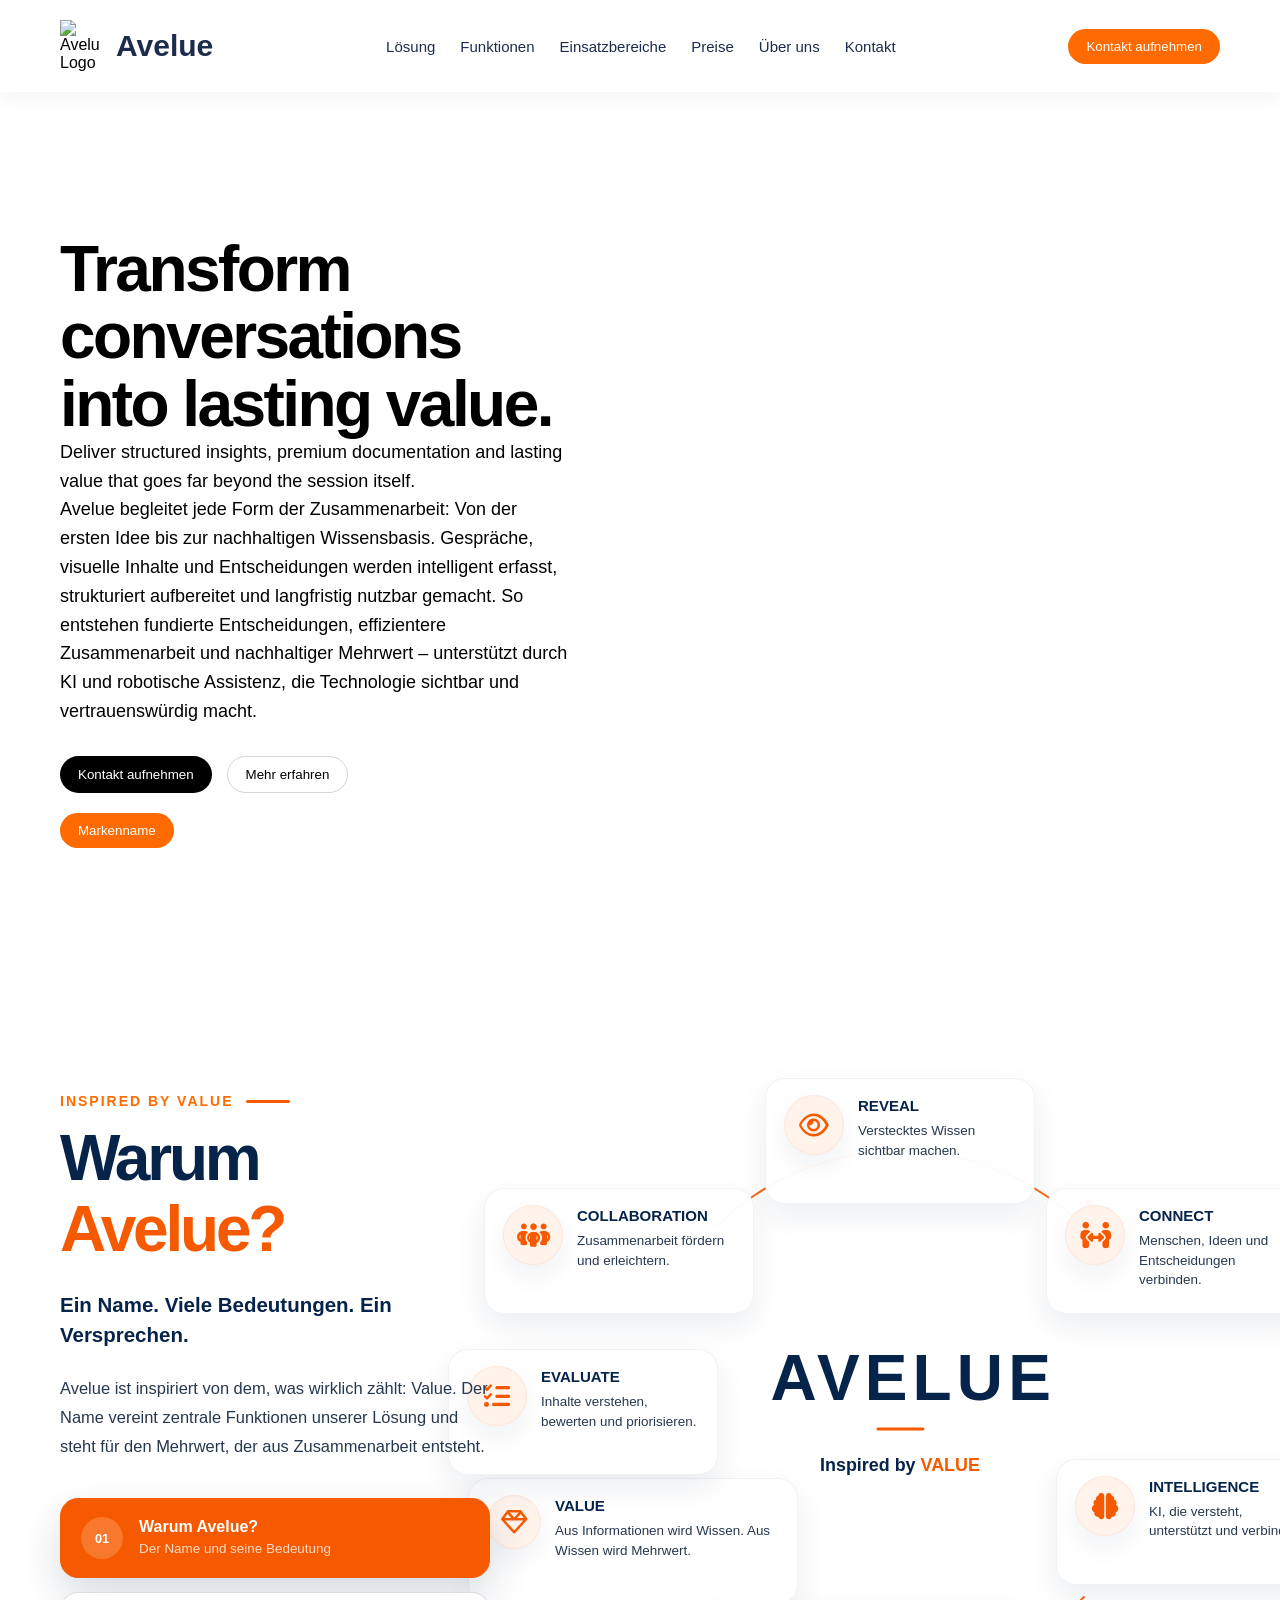
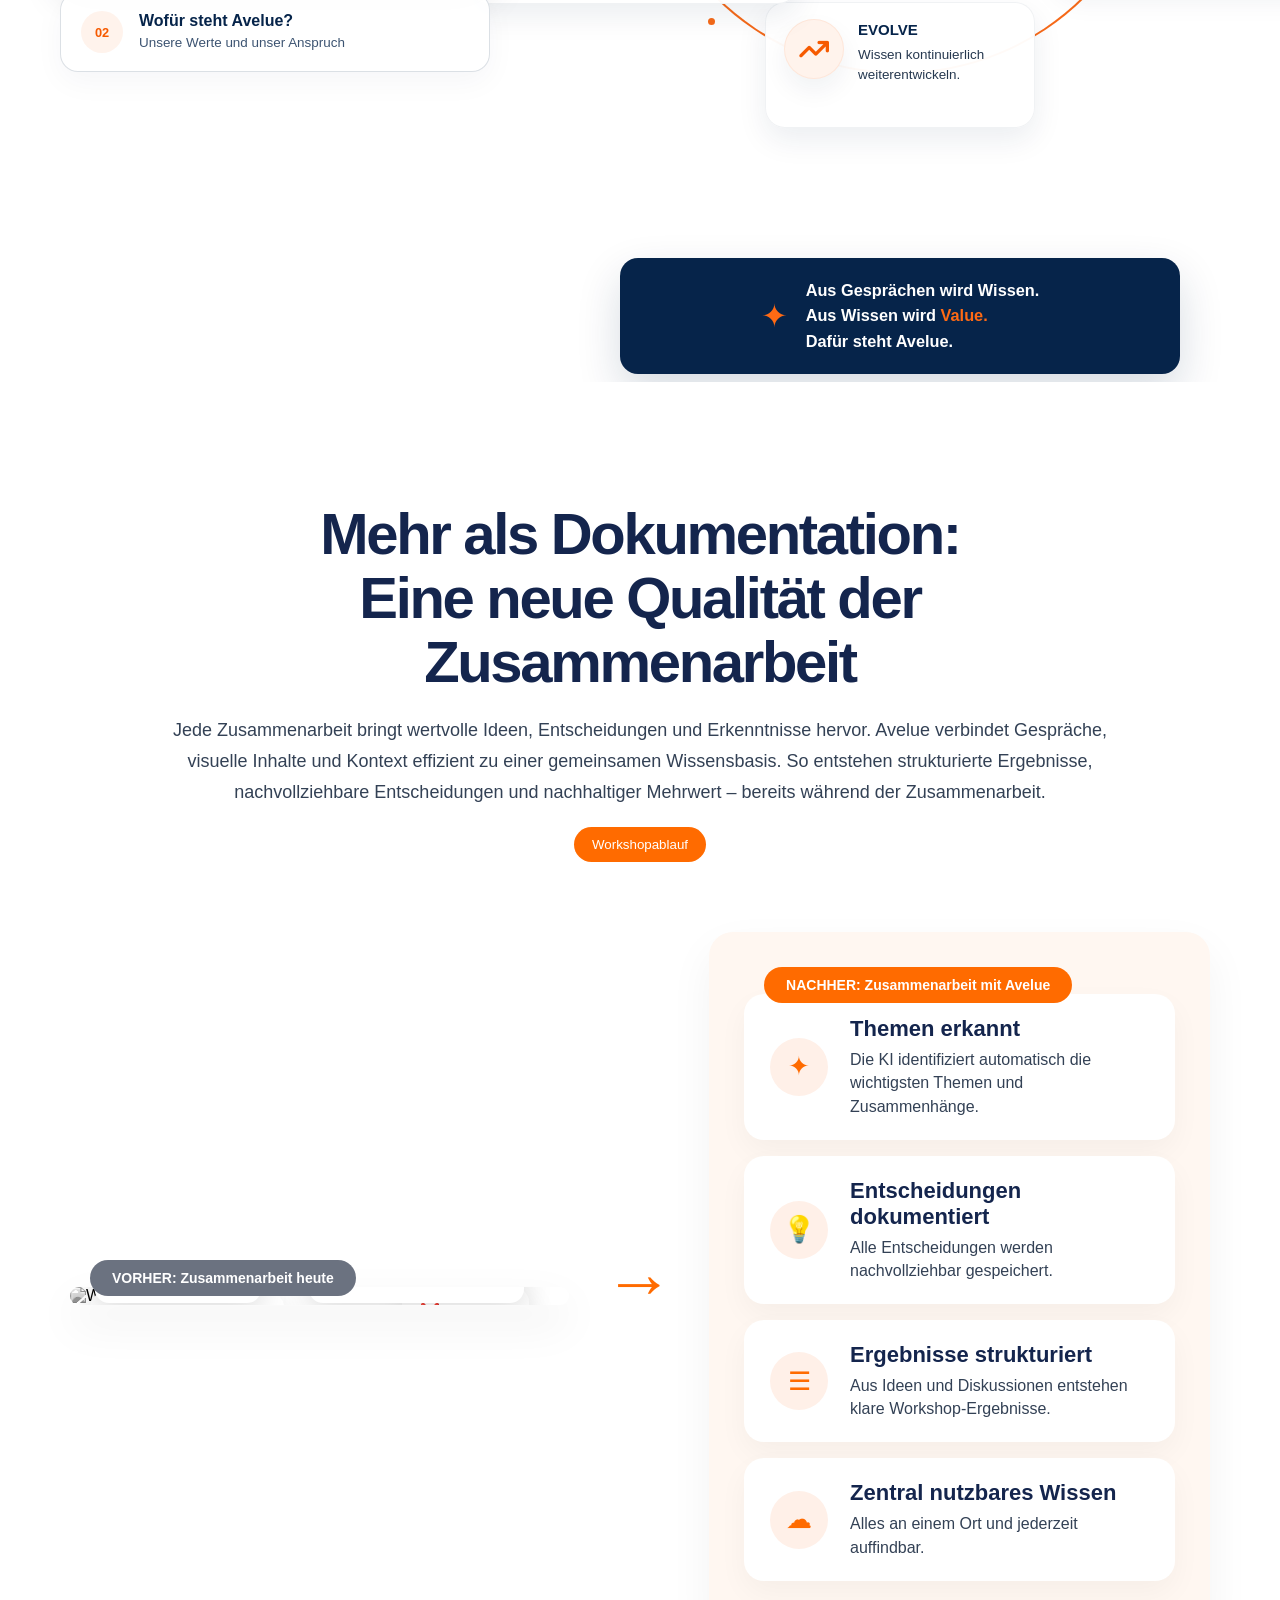
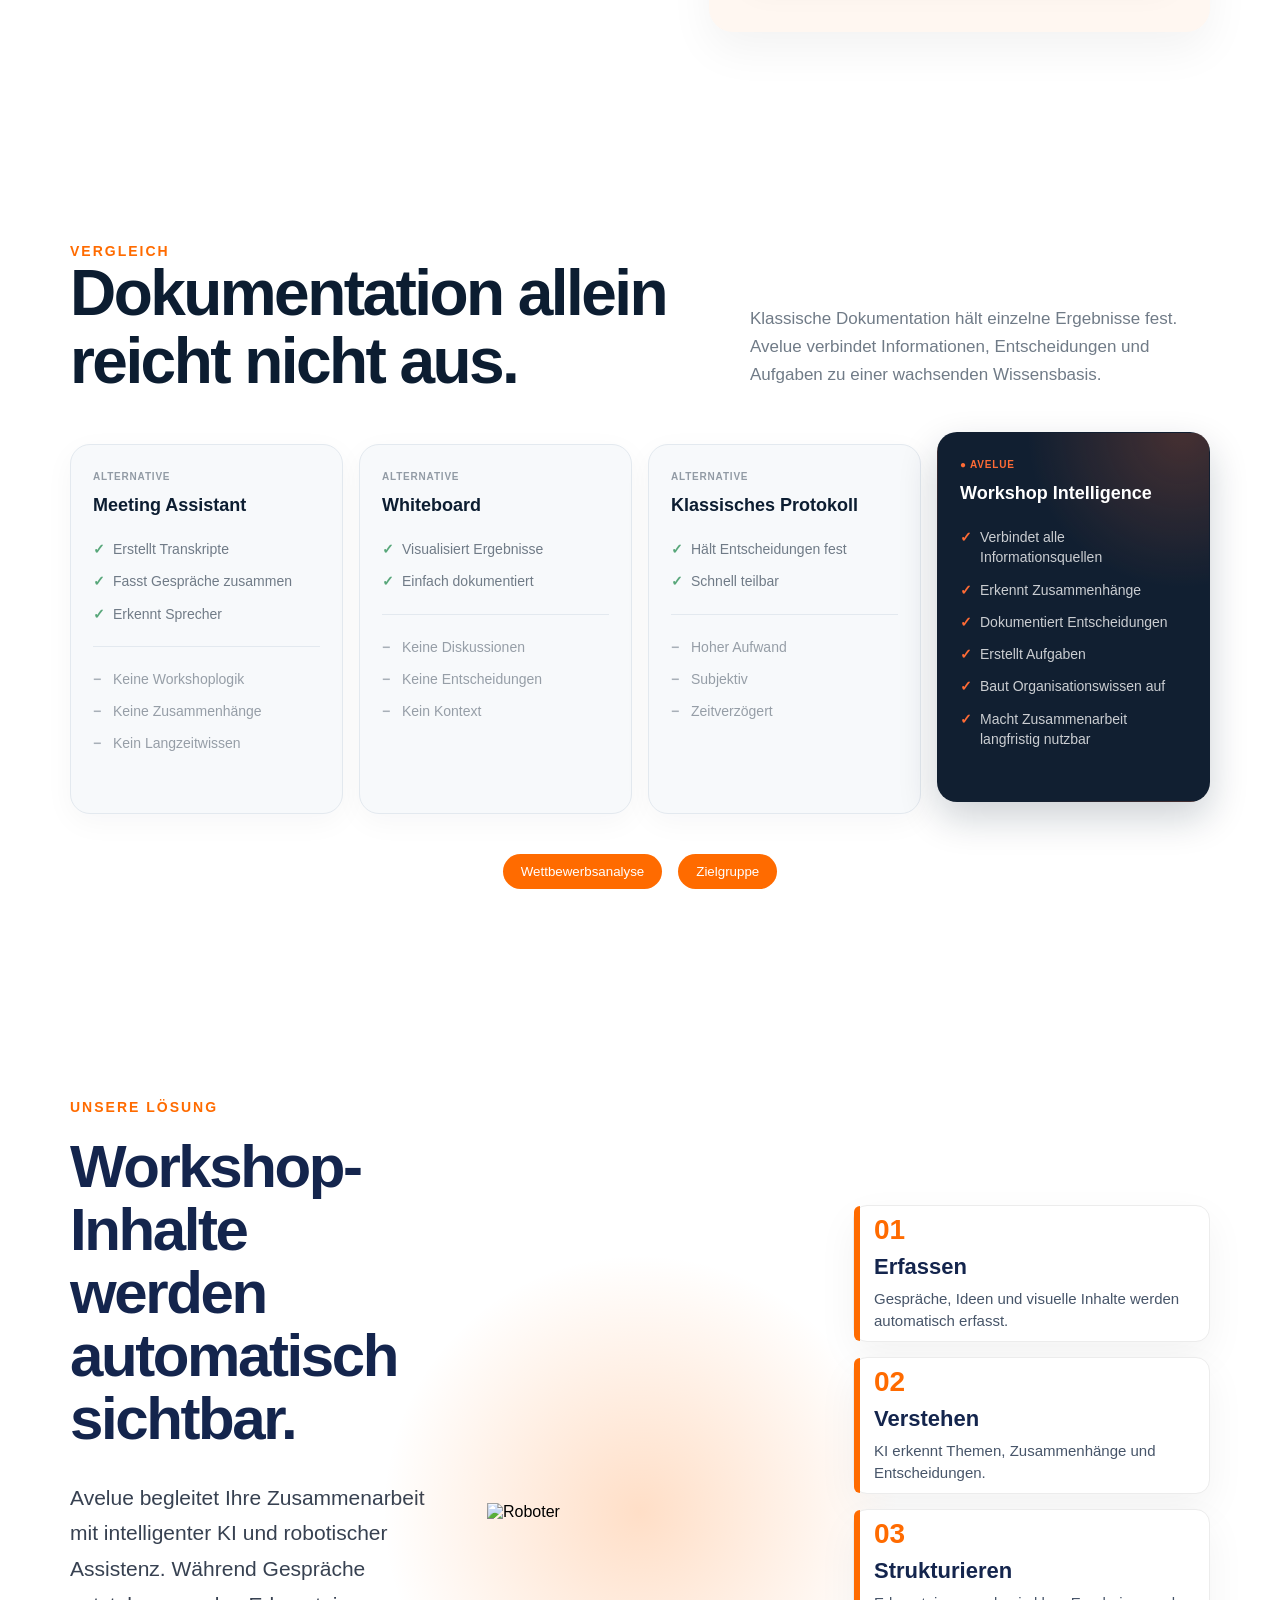
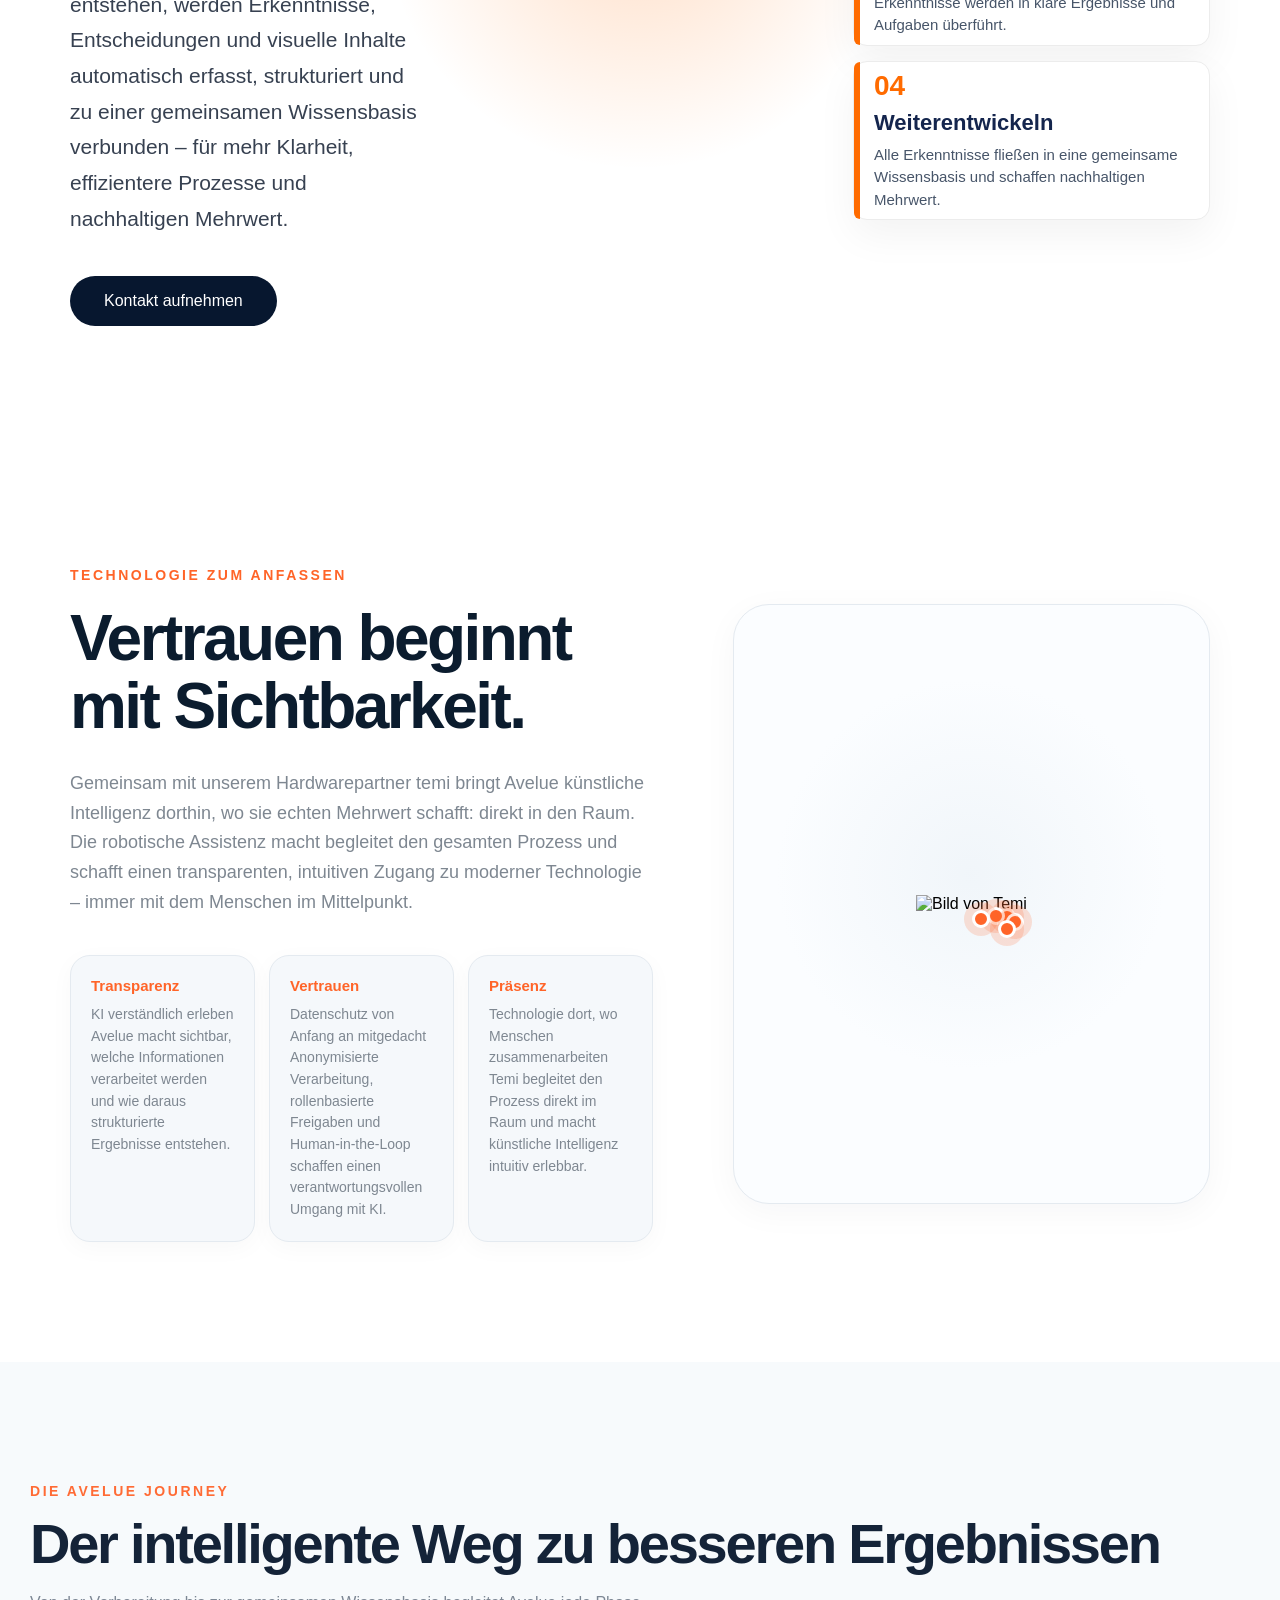
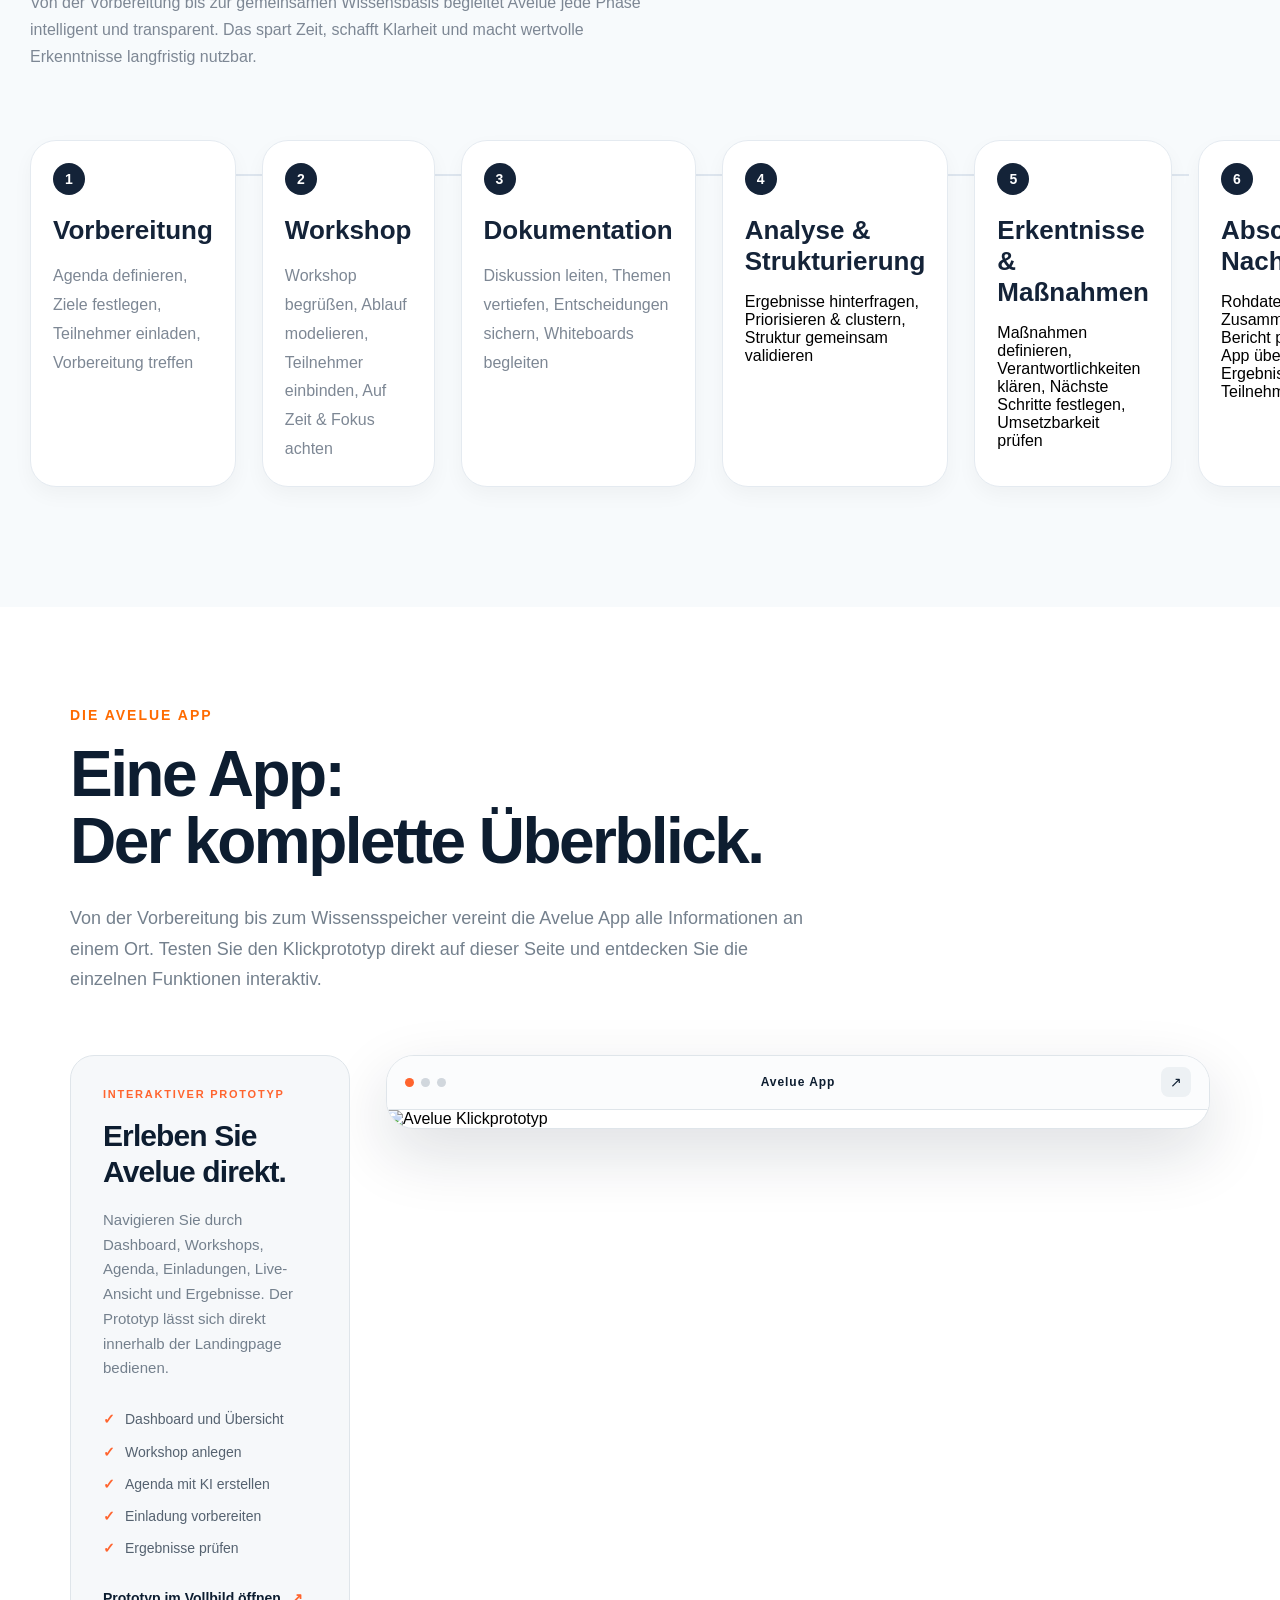
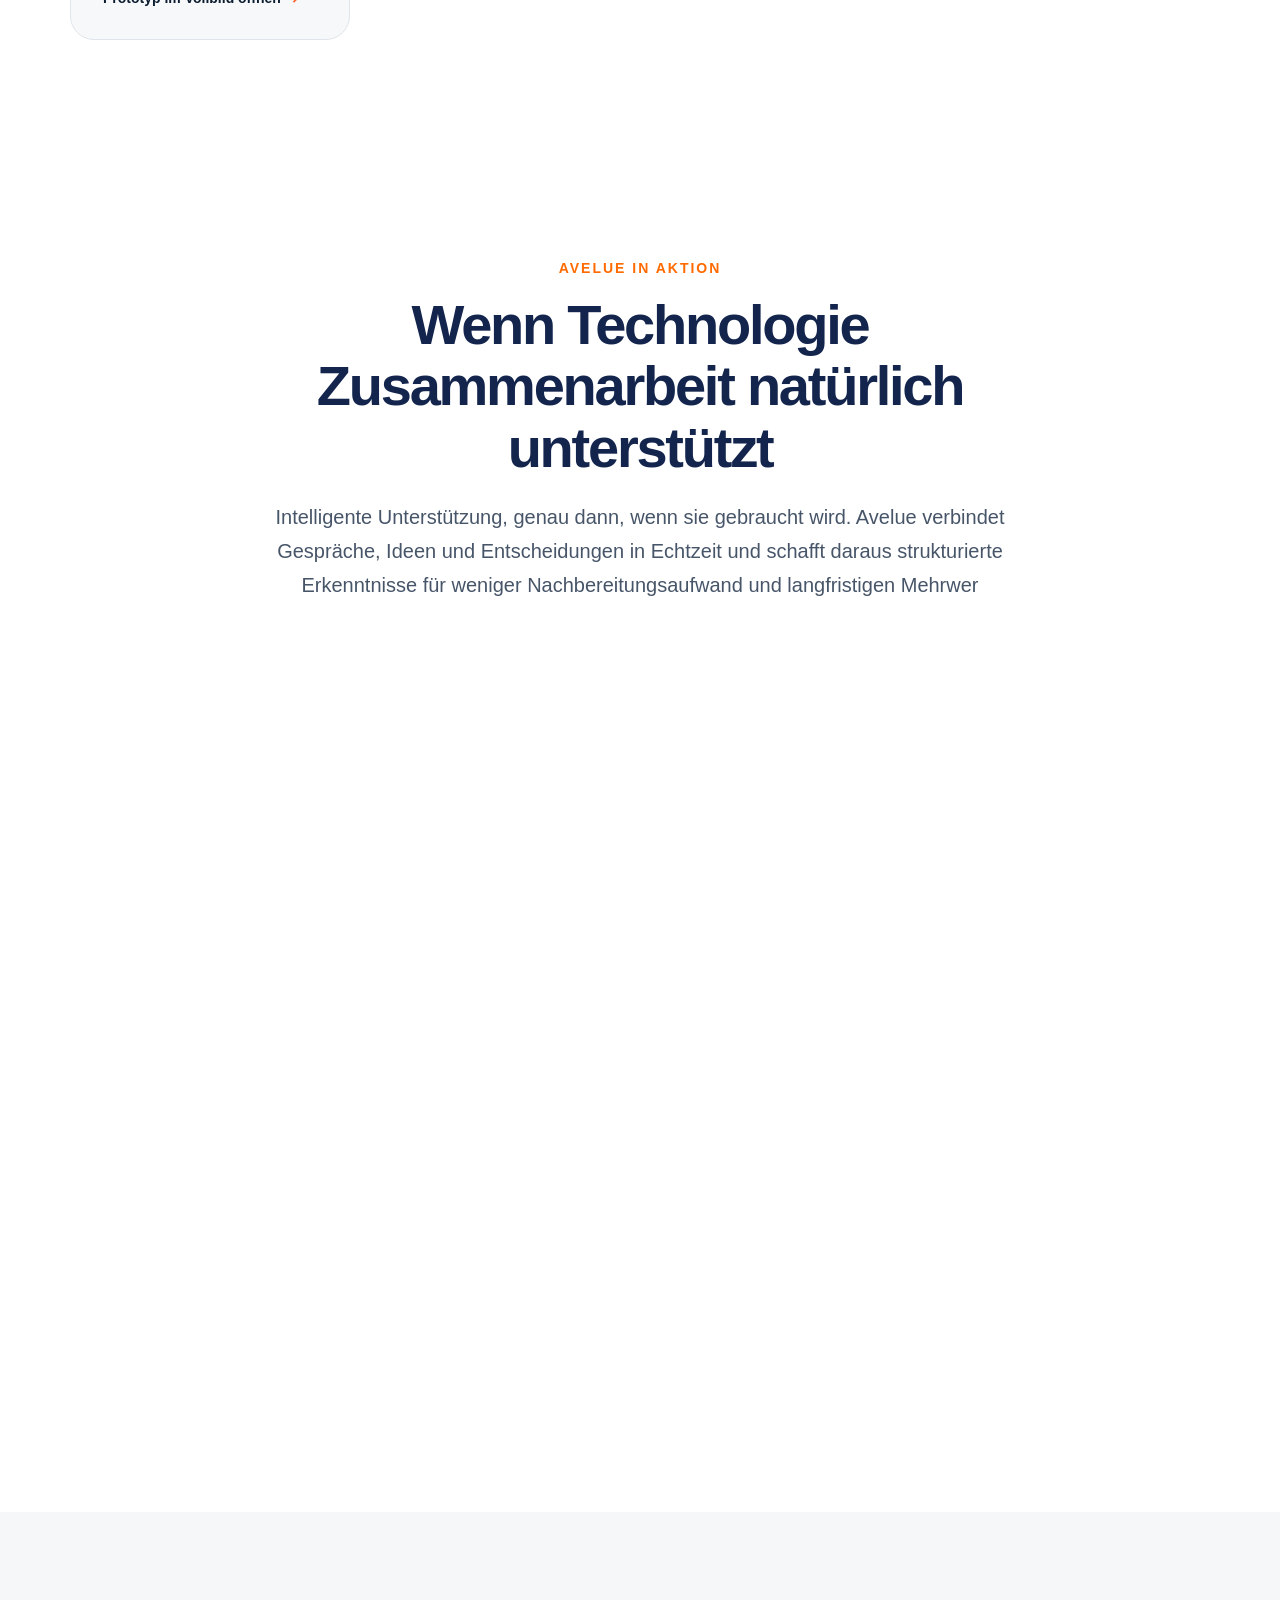
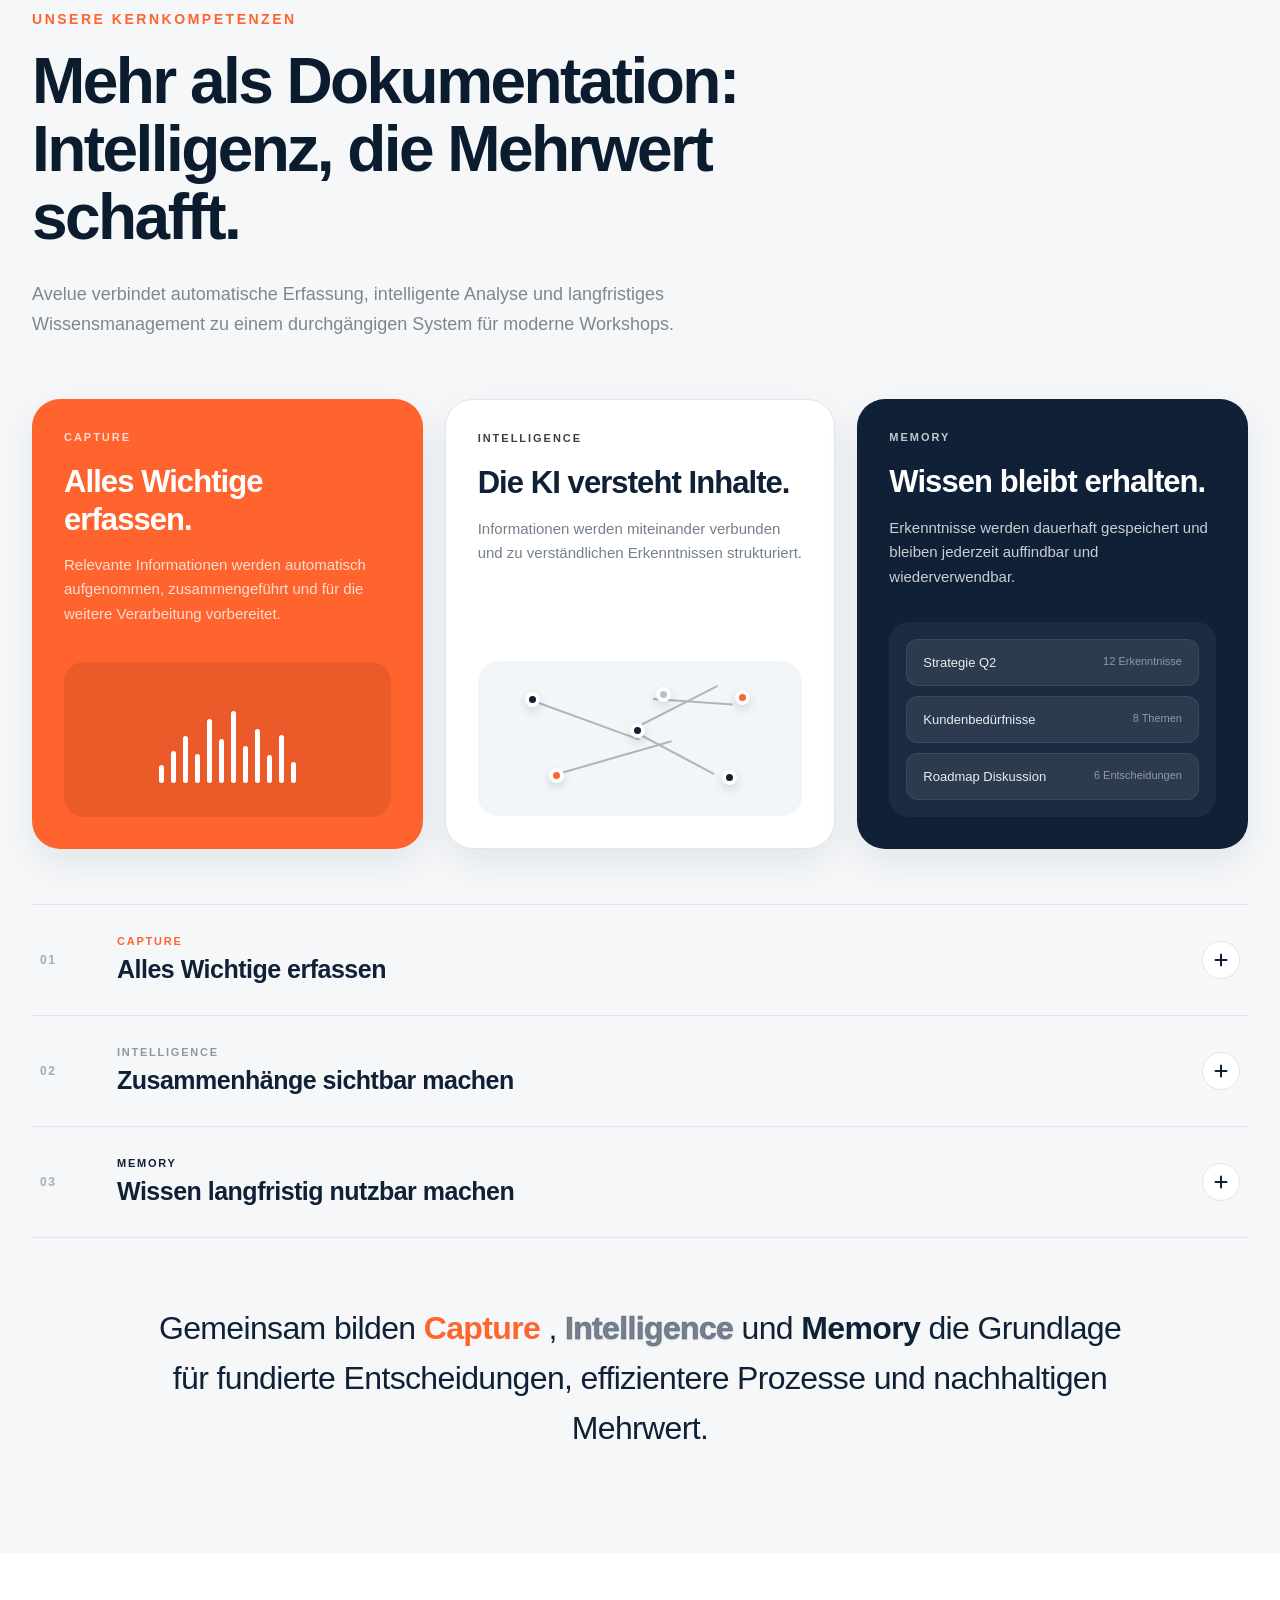
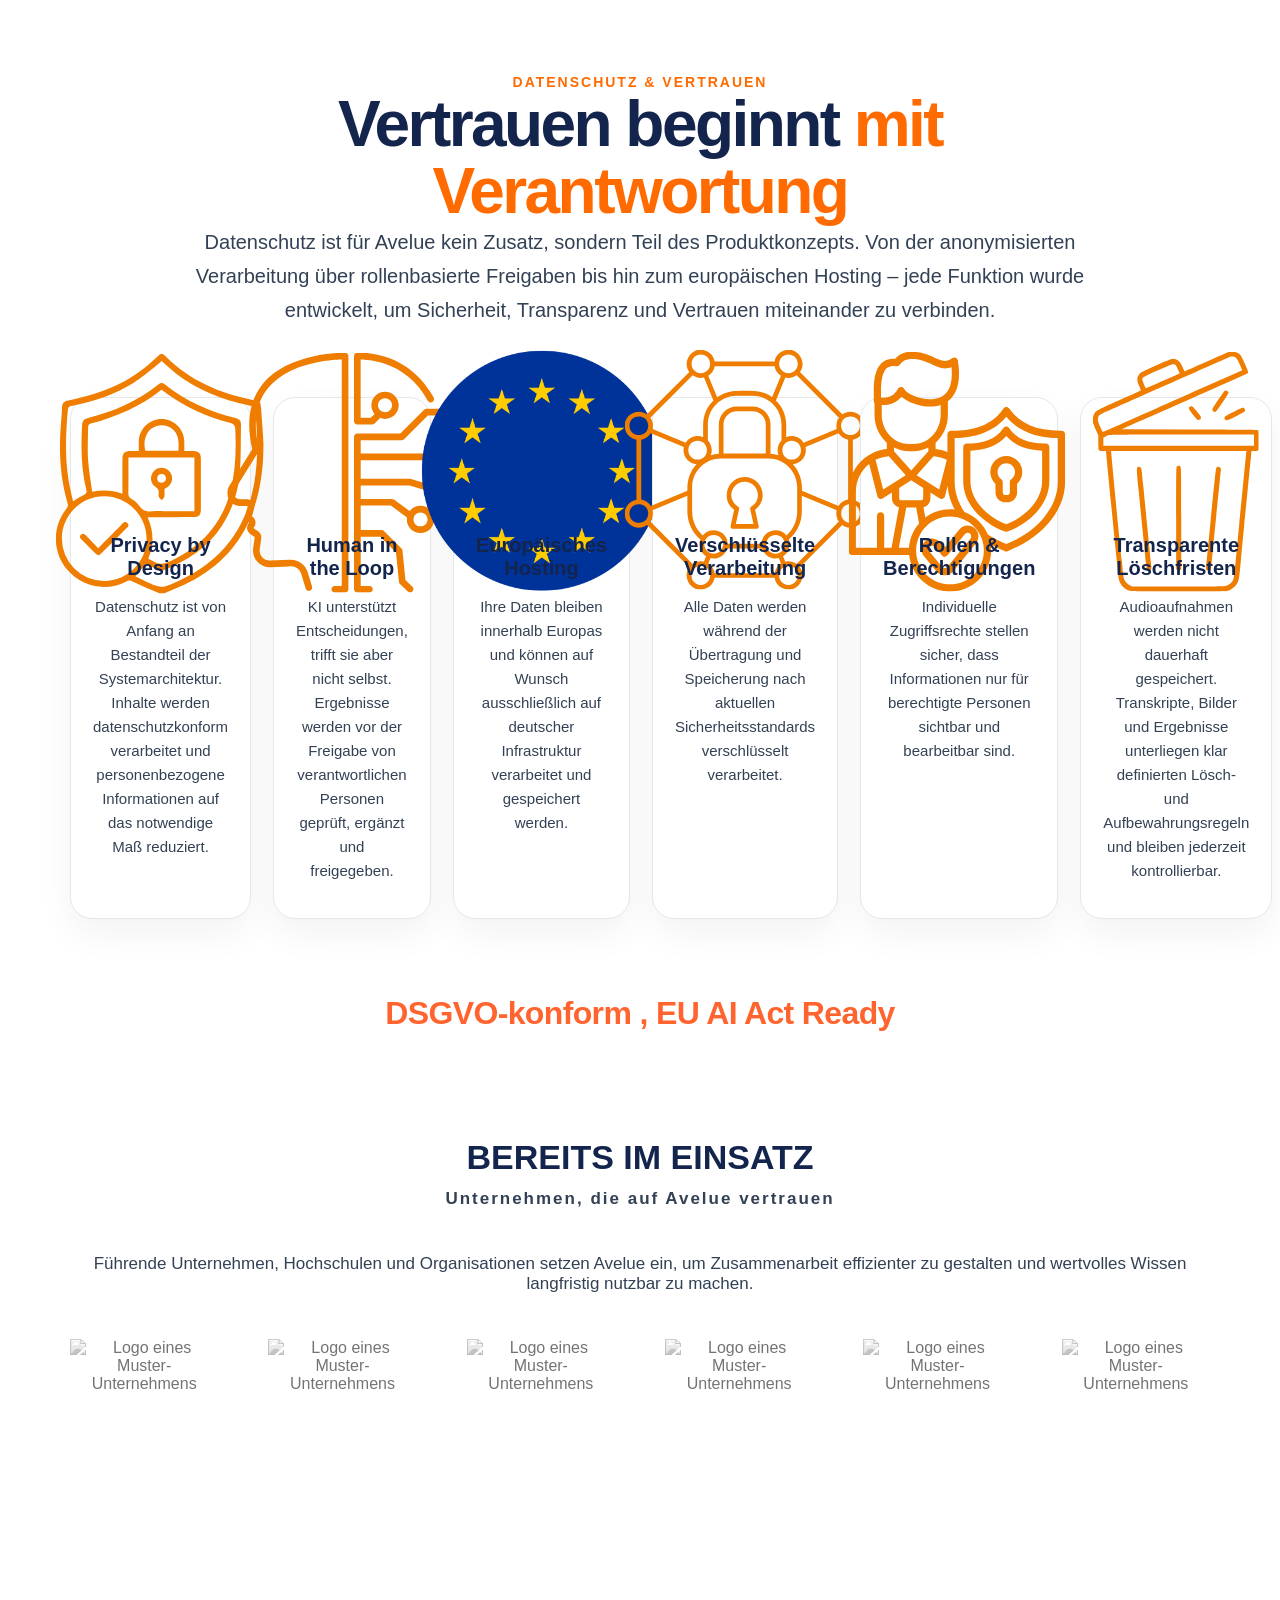
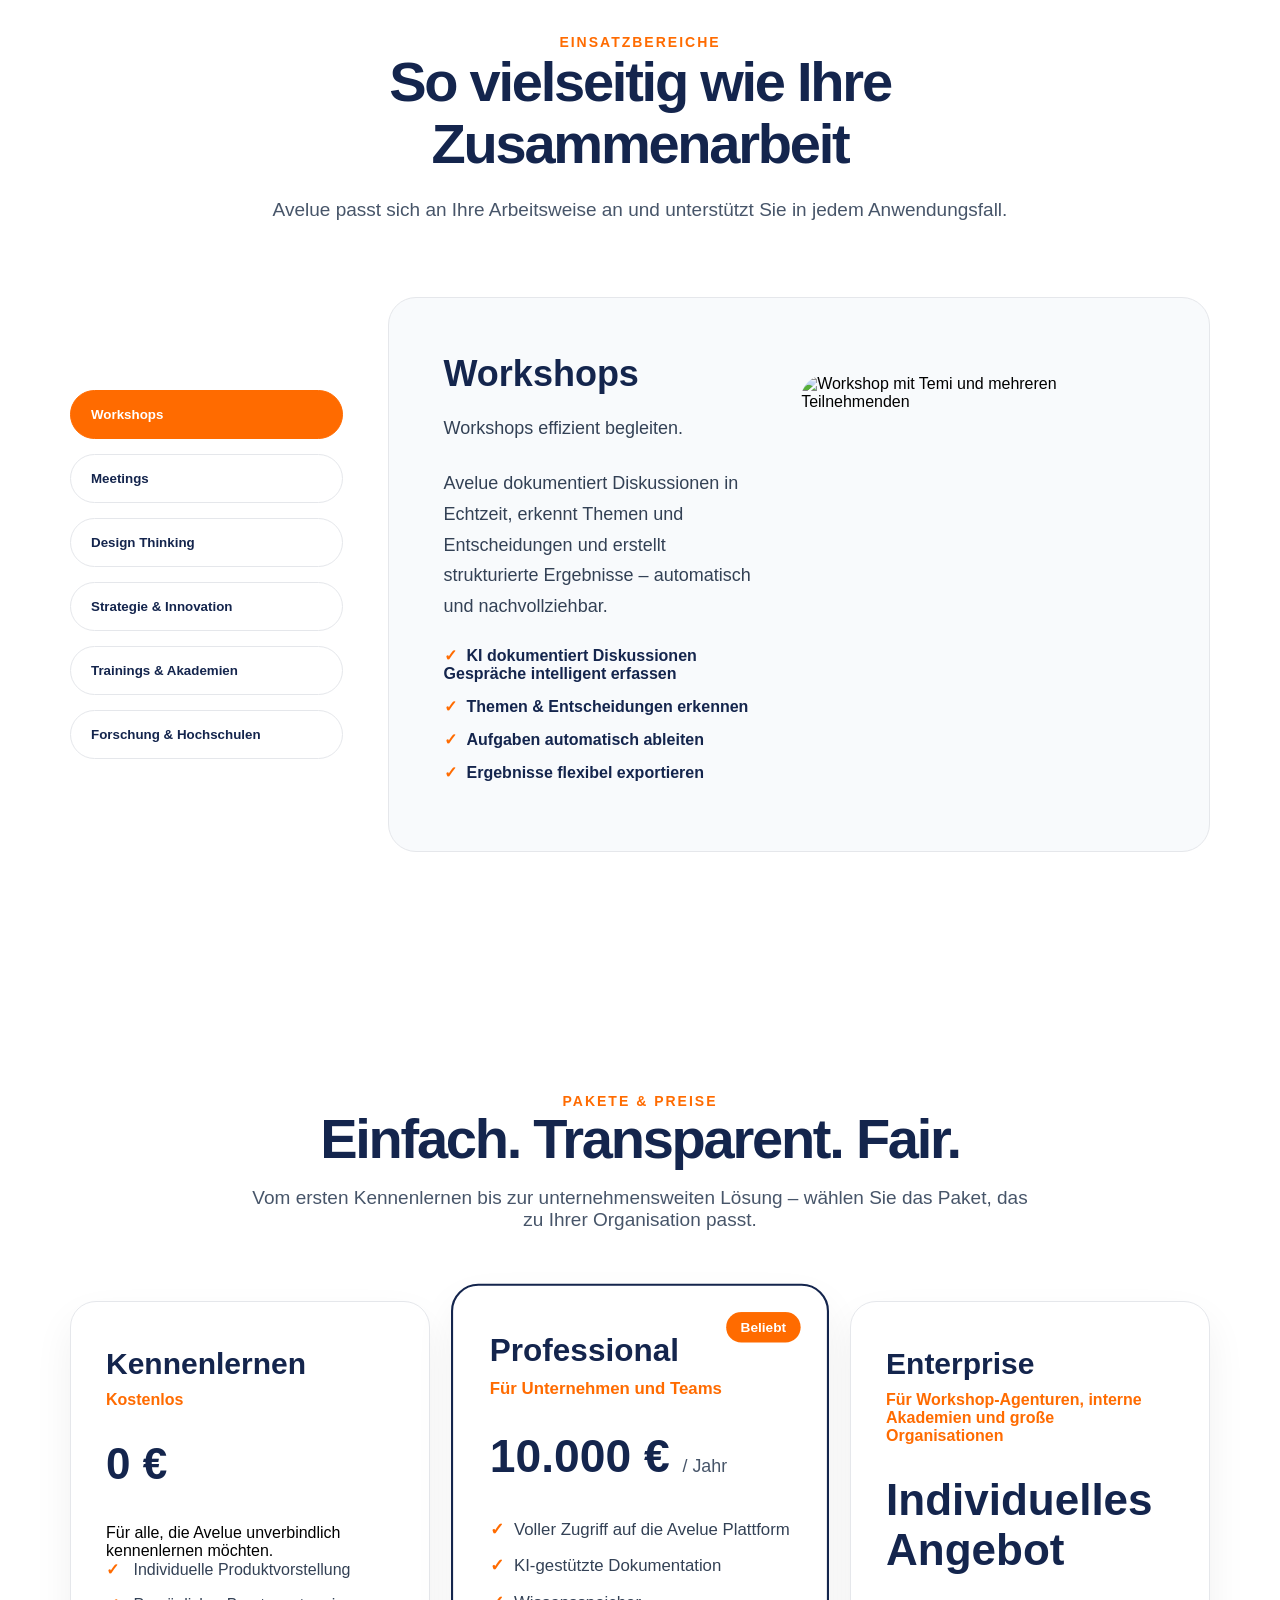
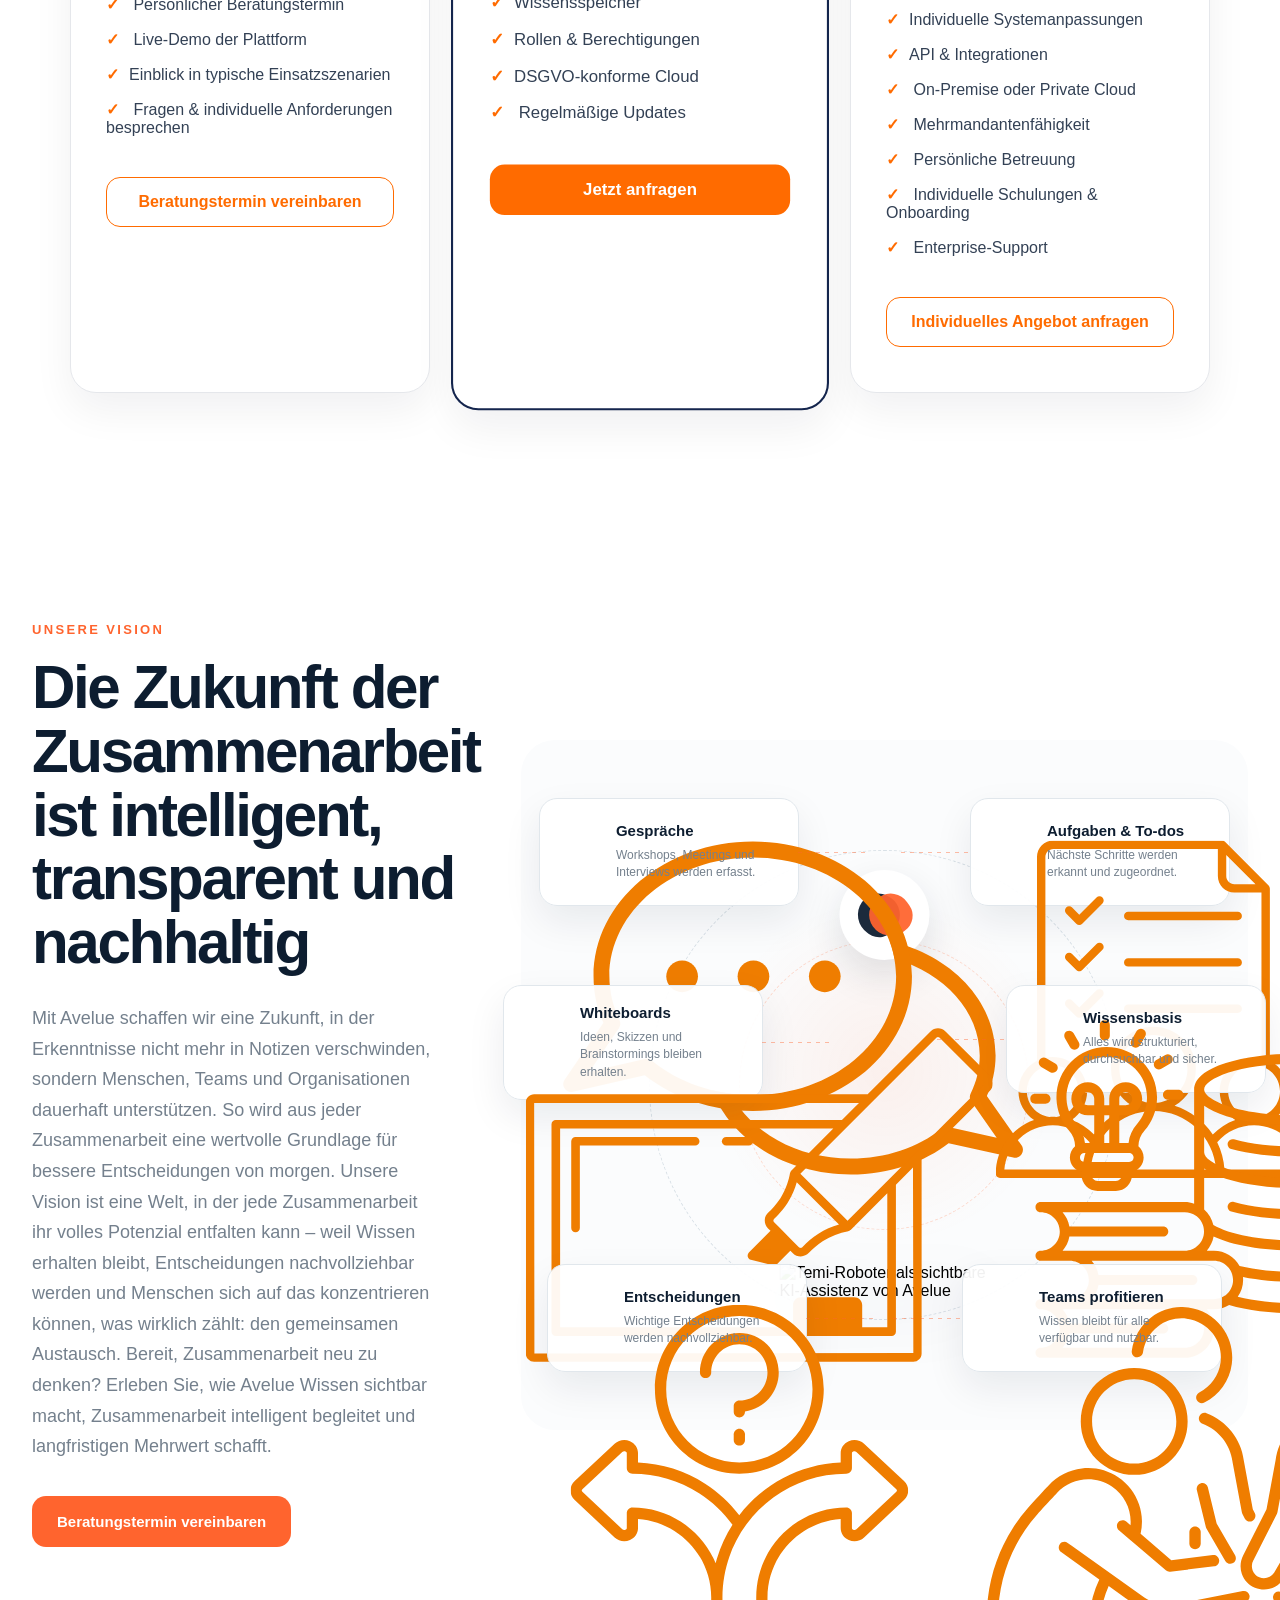
==== commit 481c8aa3: "update" ====
--- a/index.html
+++ b/index.html
@@ -1173,12 +1173,6 @@
                 langfristig nutzbar.
             </p>
 
-            <button class="hero-btn-secondary" onclick="openLightbox([
-            './workshop-chaos.png',
-            './workshop.png'
-            ])" style="margin-bottom: 20px;">
-                Unser Workflow
-            </button>
 
             <div class="workflow-steps" uk-scrollspy="cls: uk-animation-fade; target: .step; delay: 800;">
 
